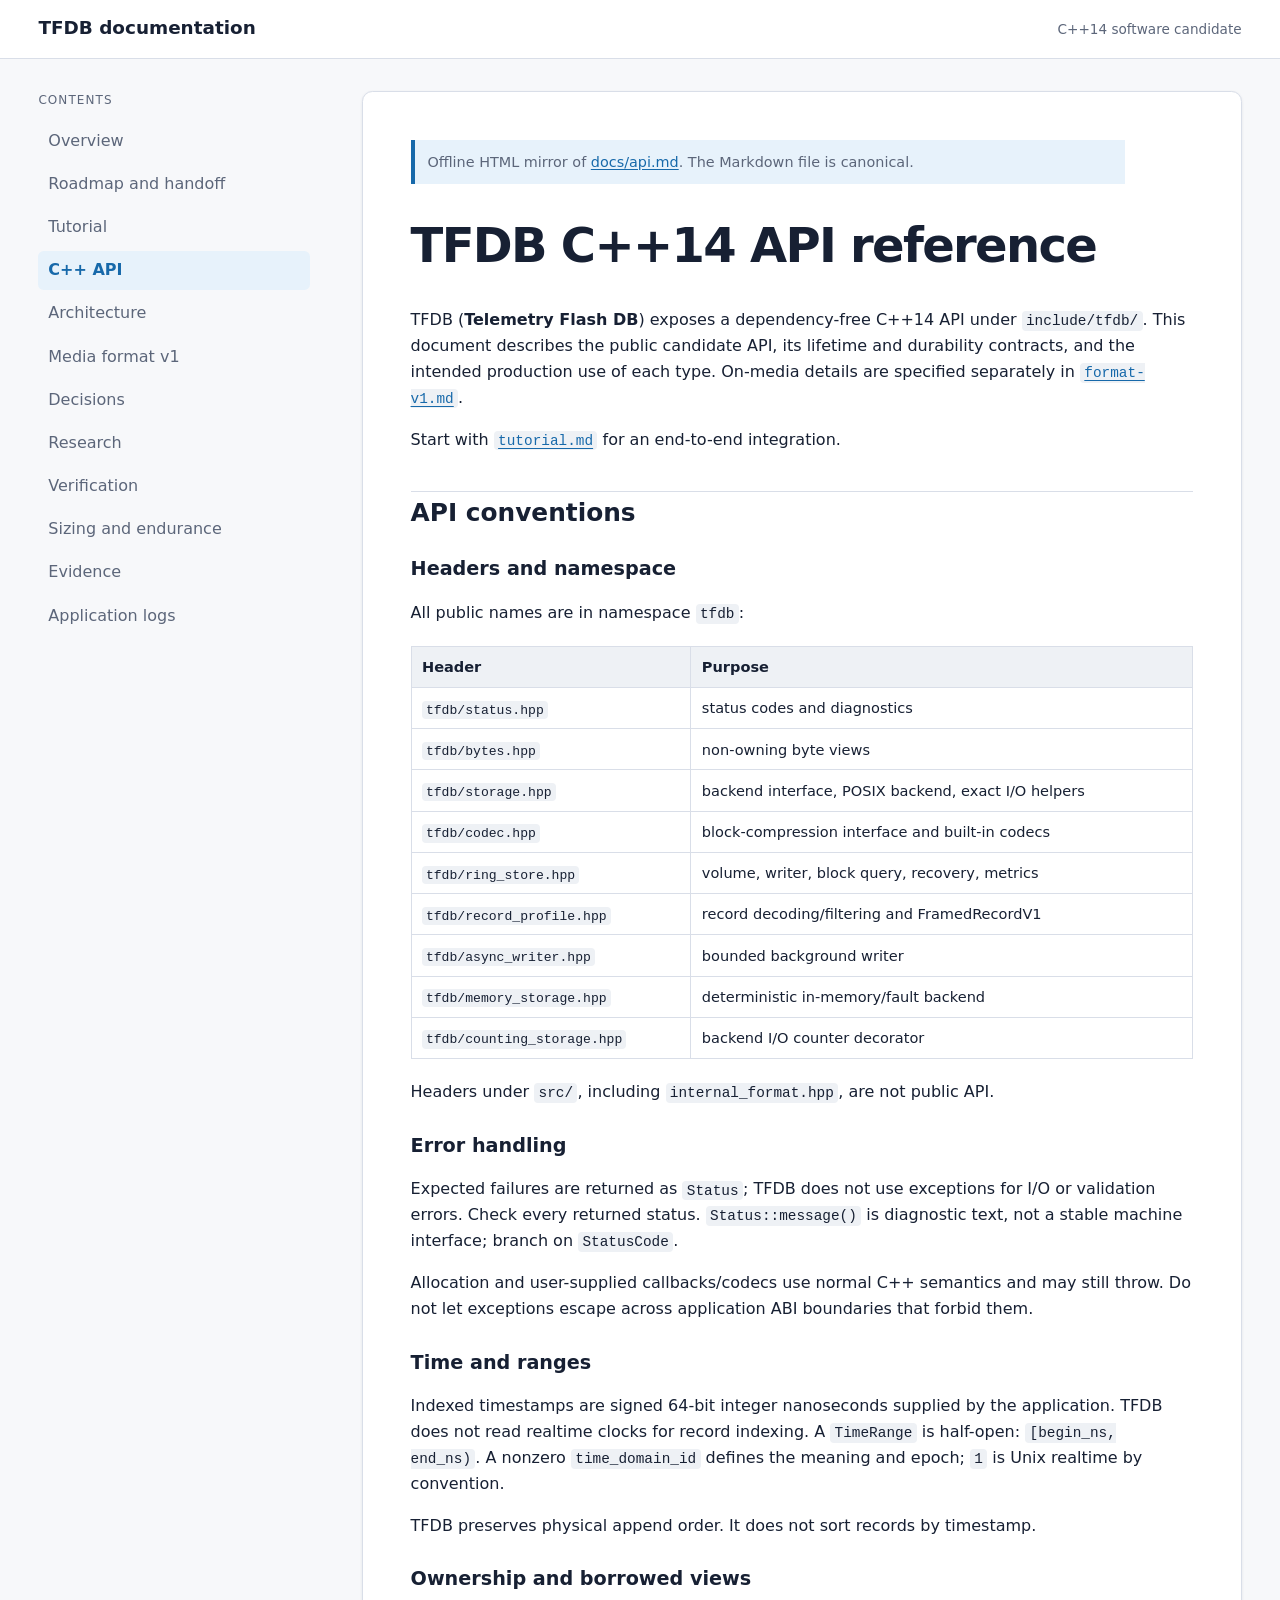
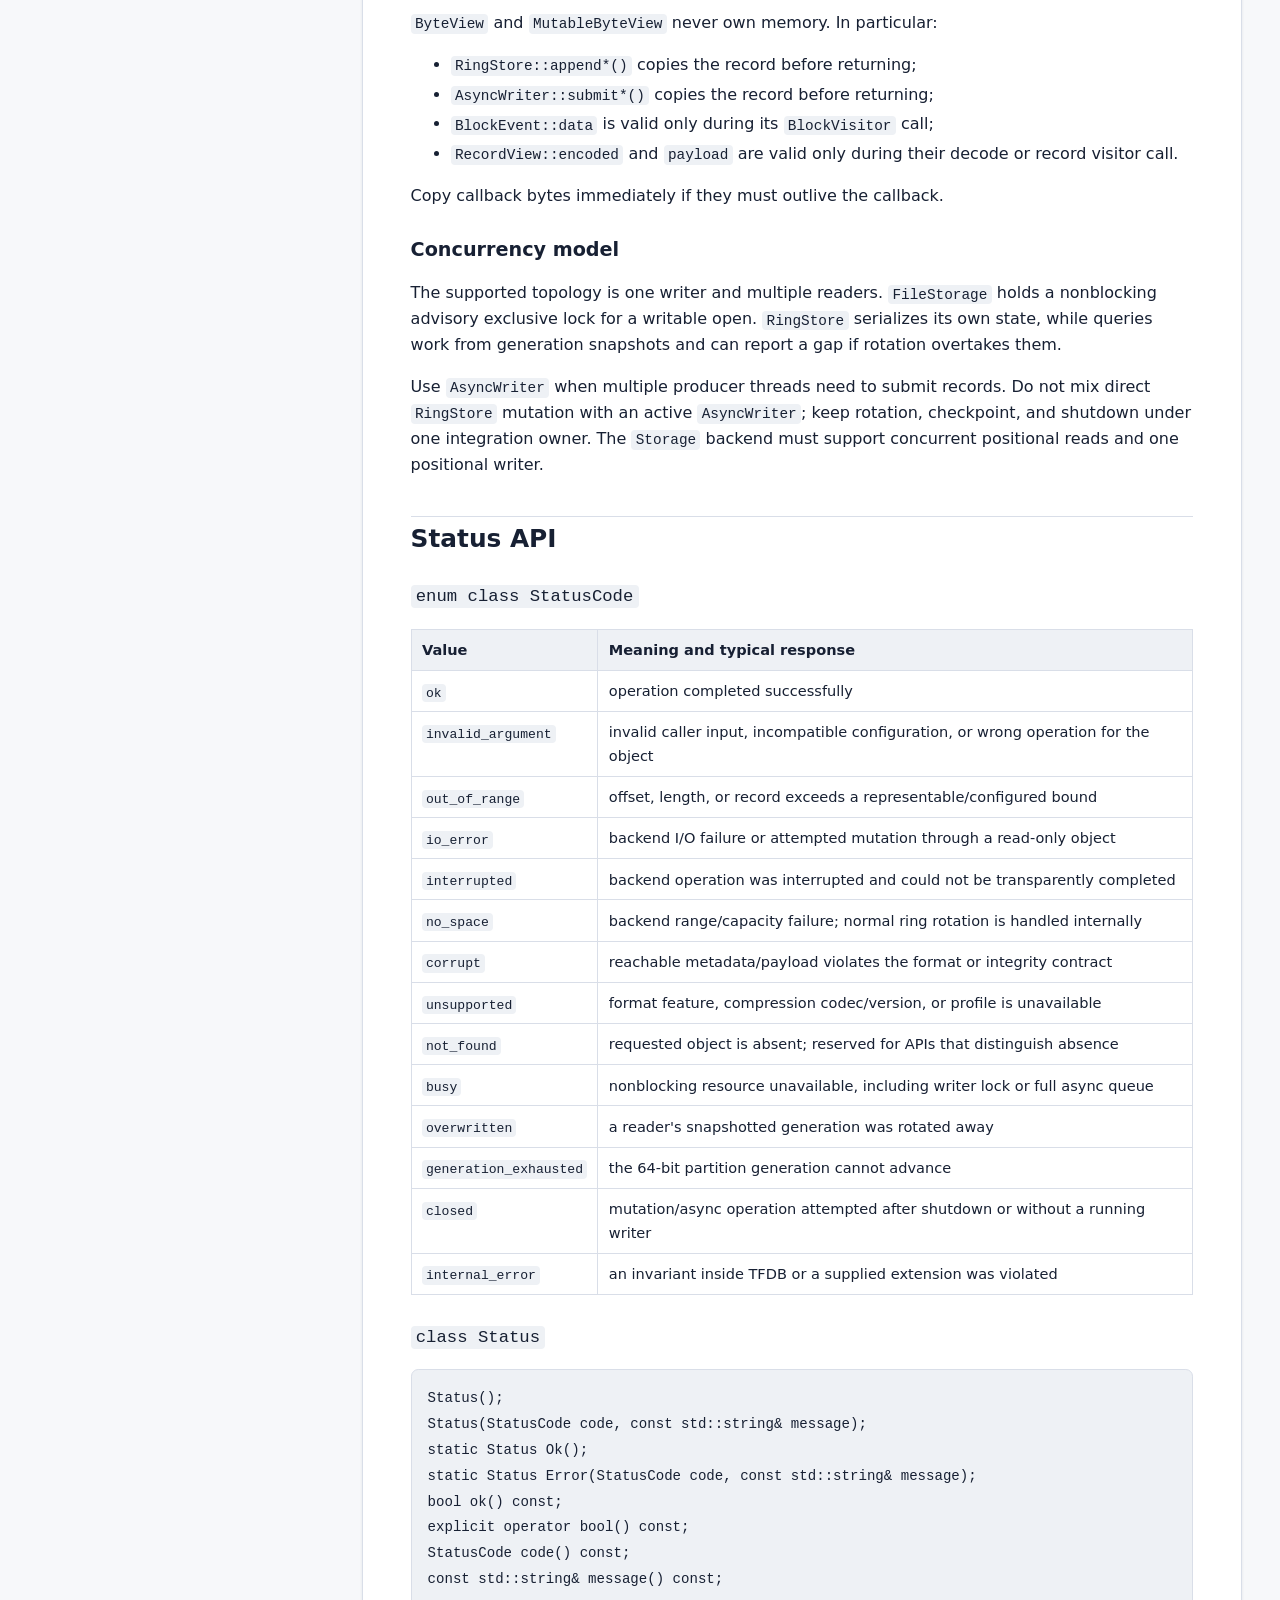
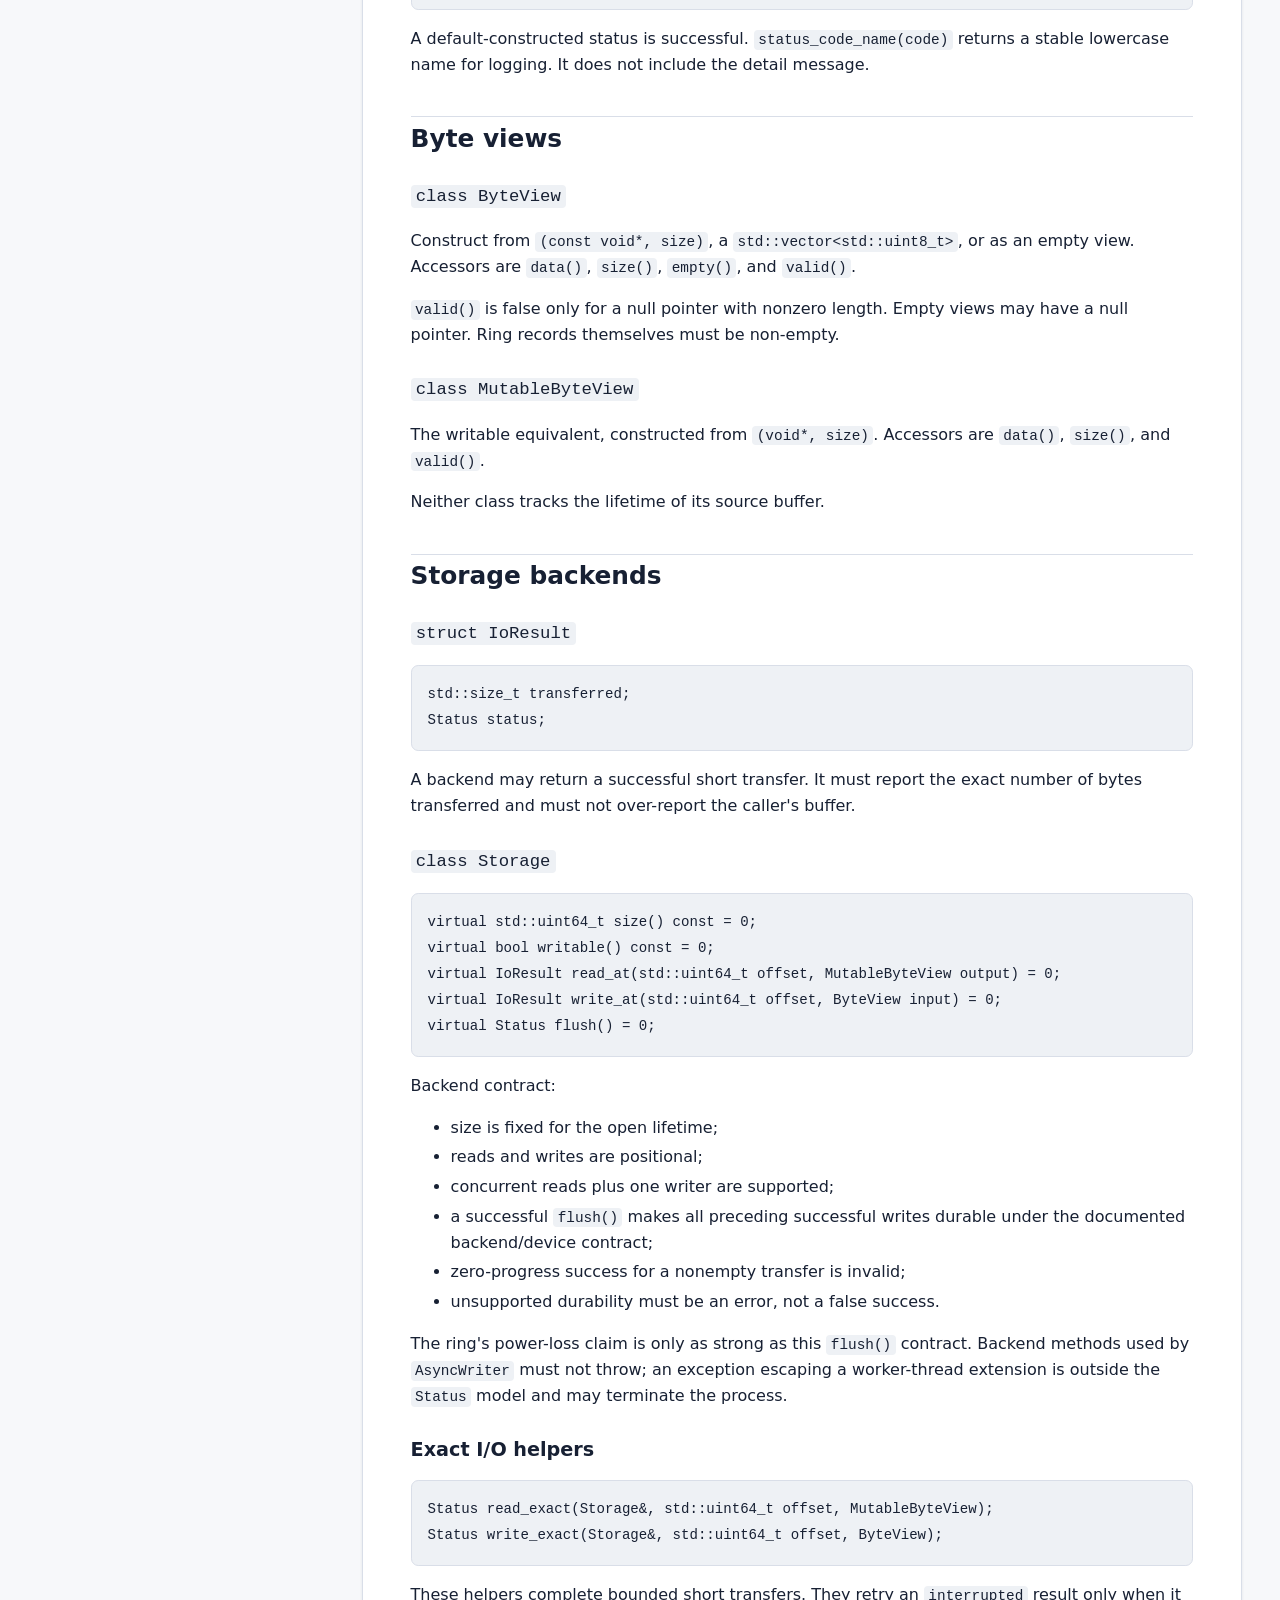
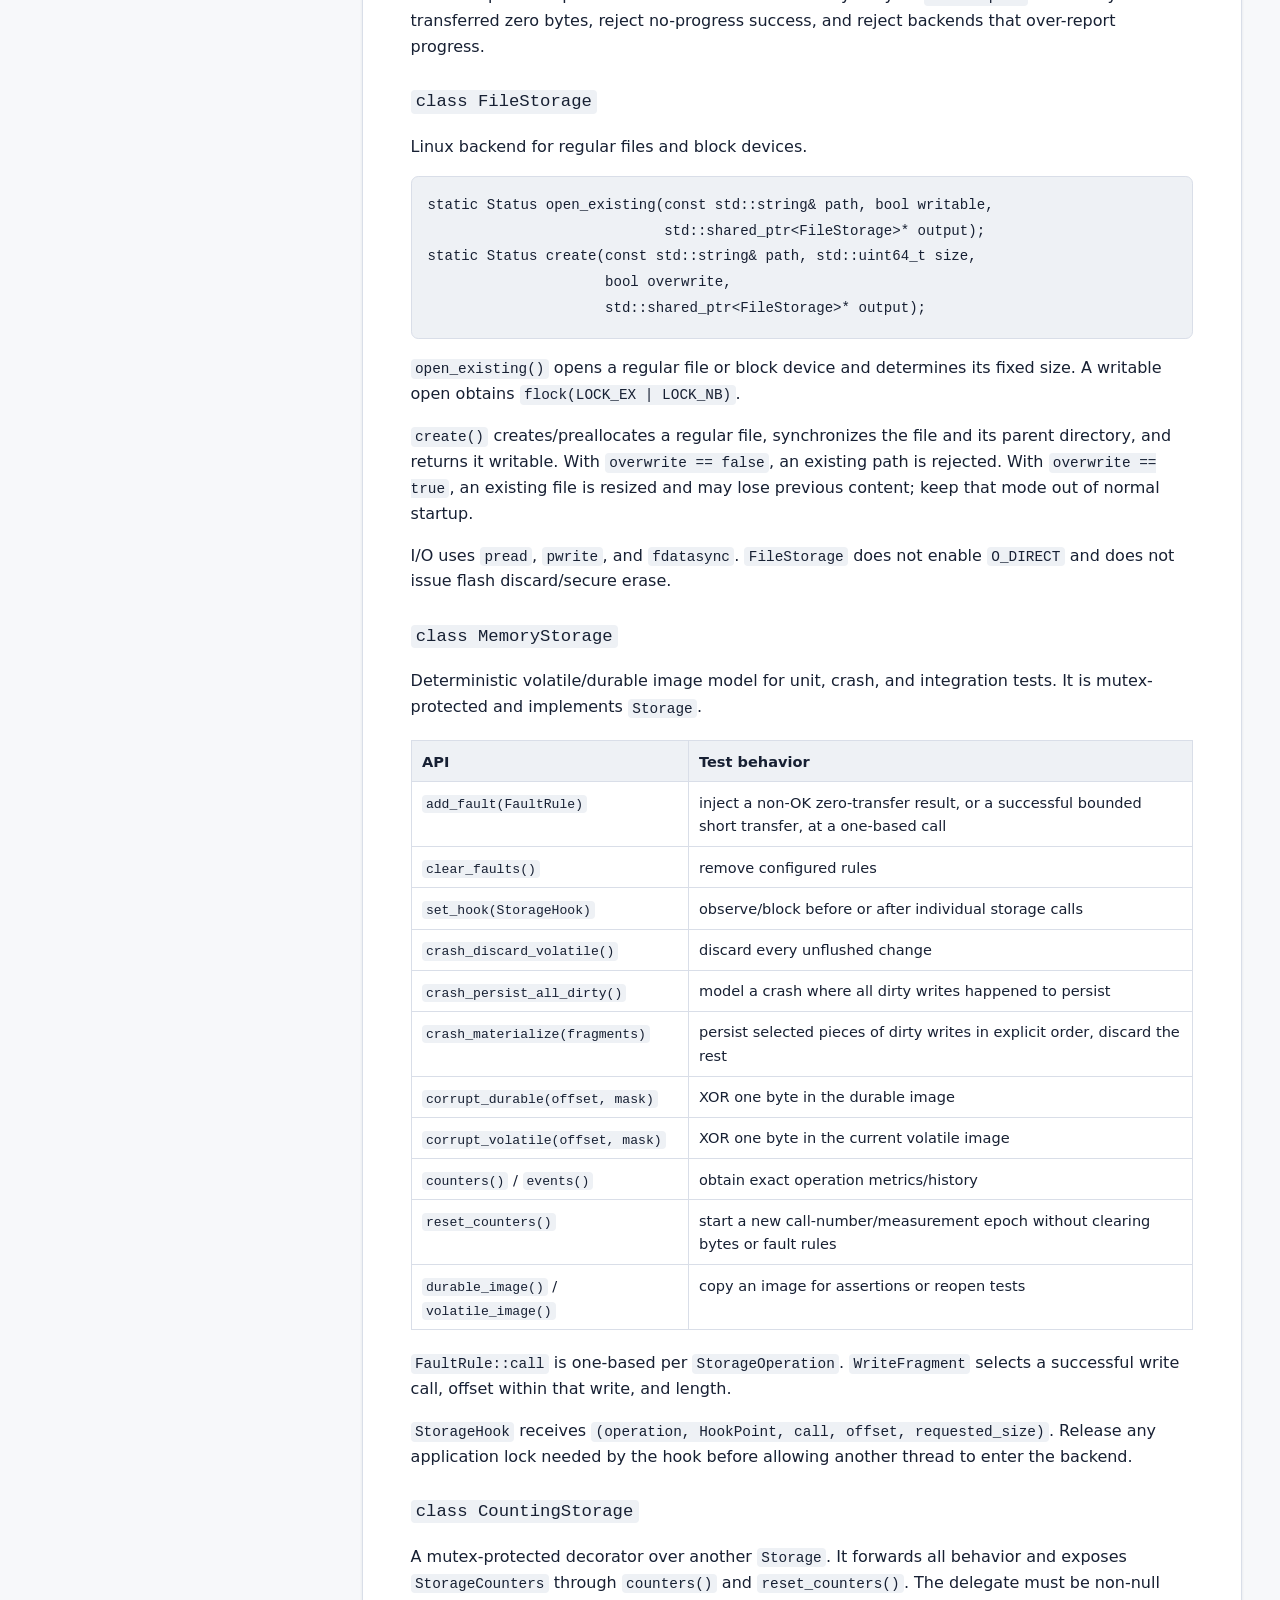
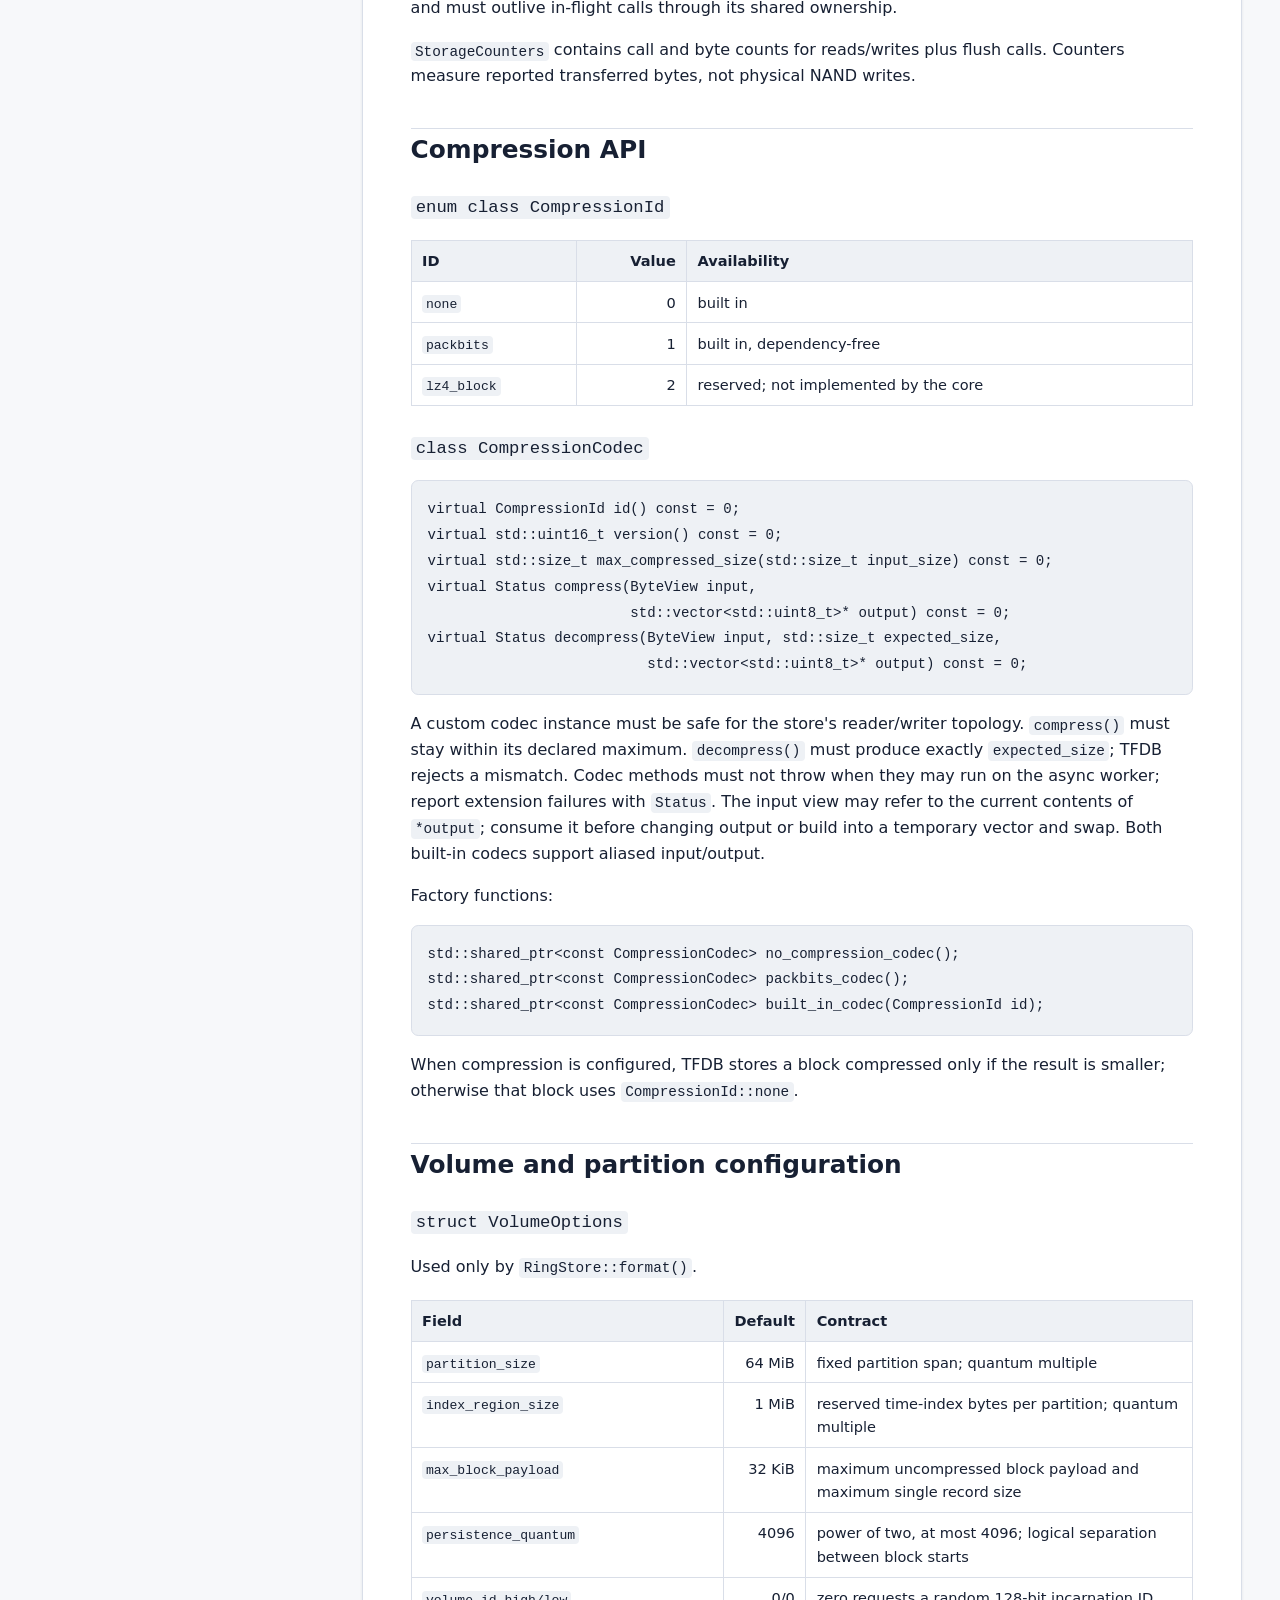
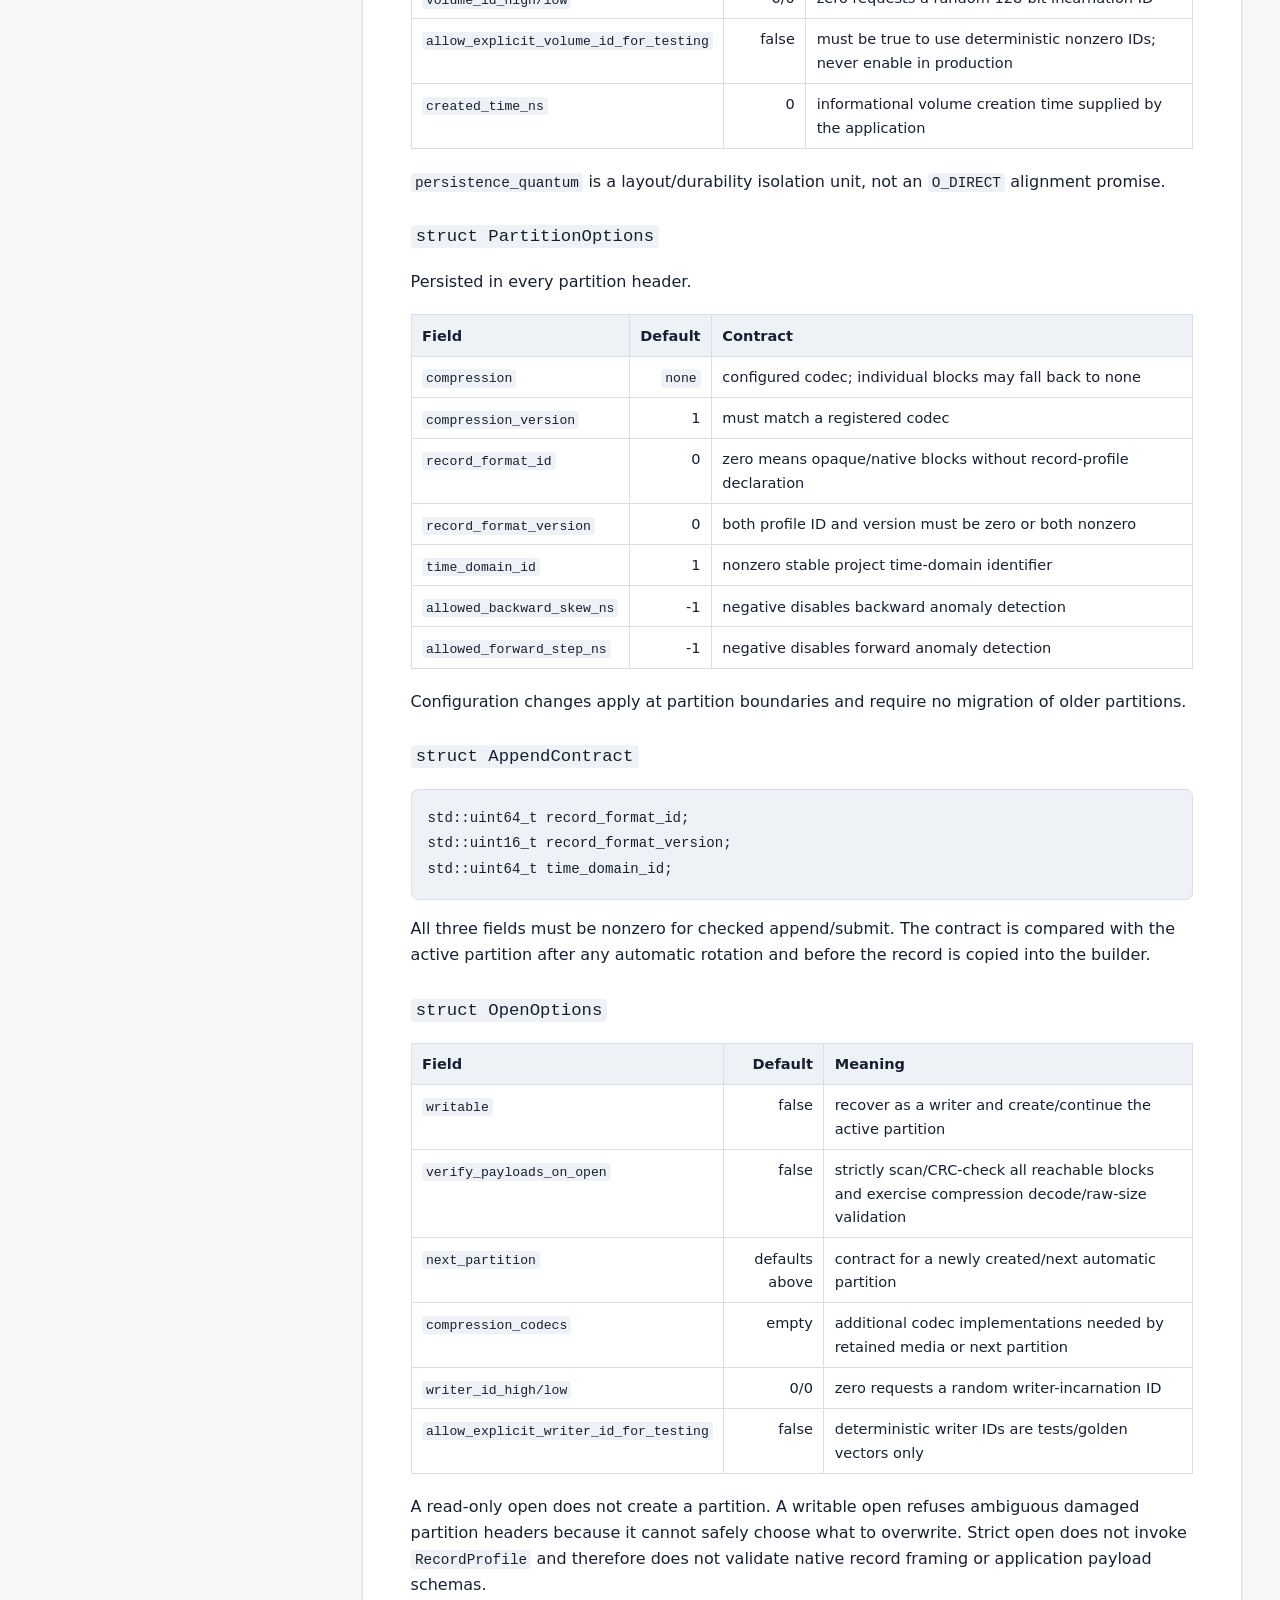
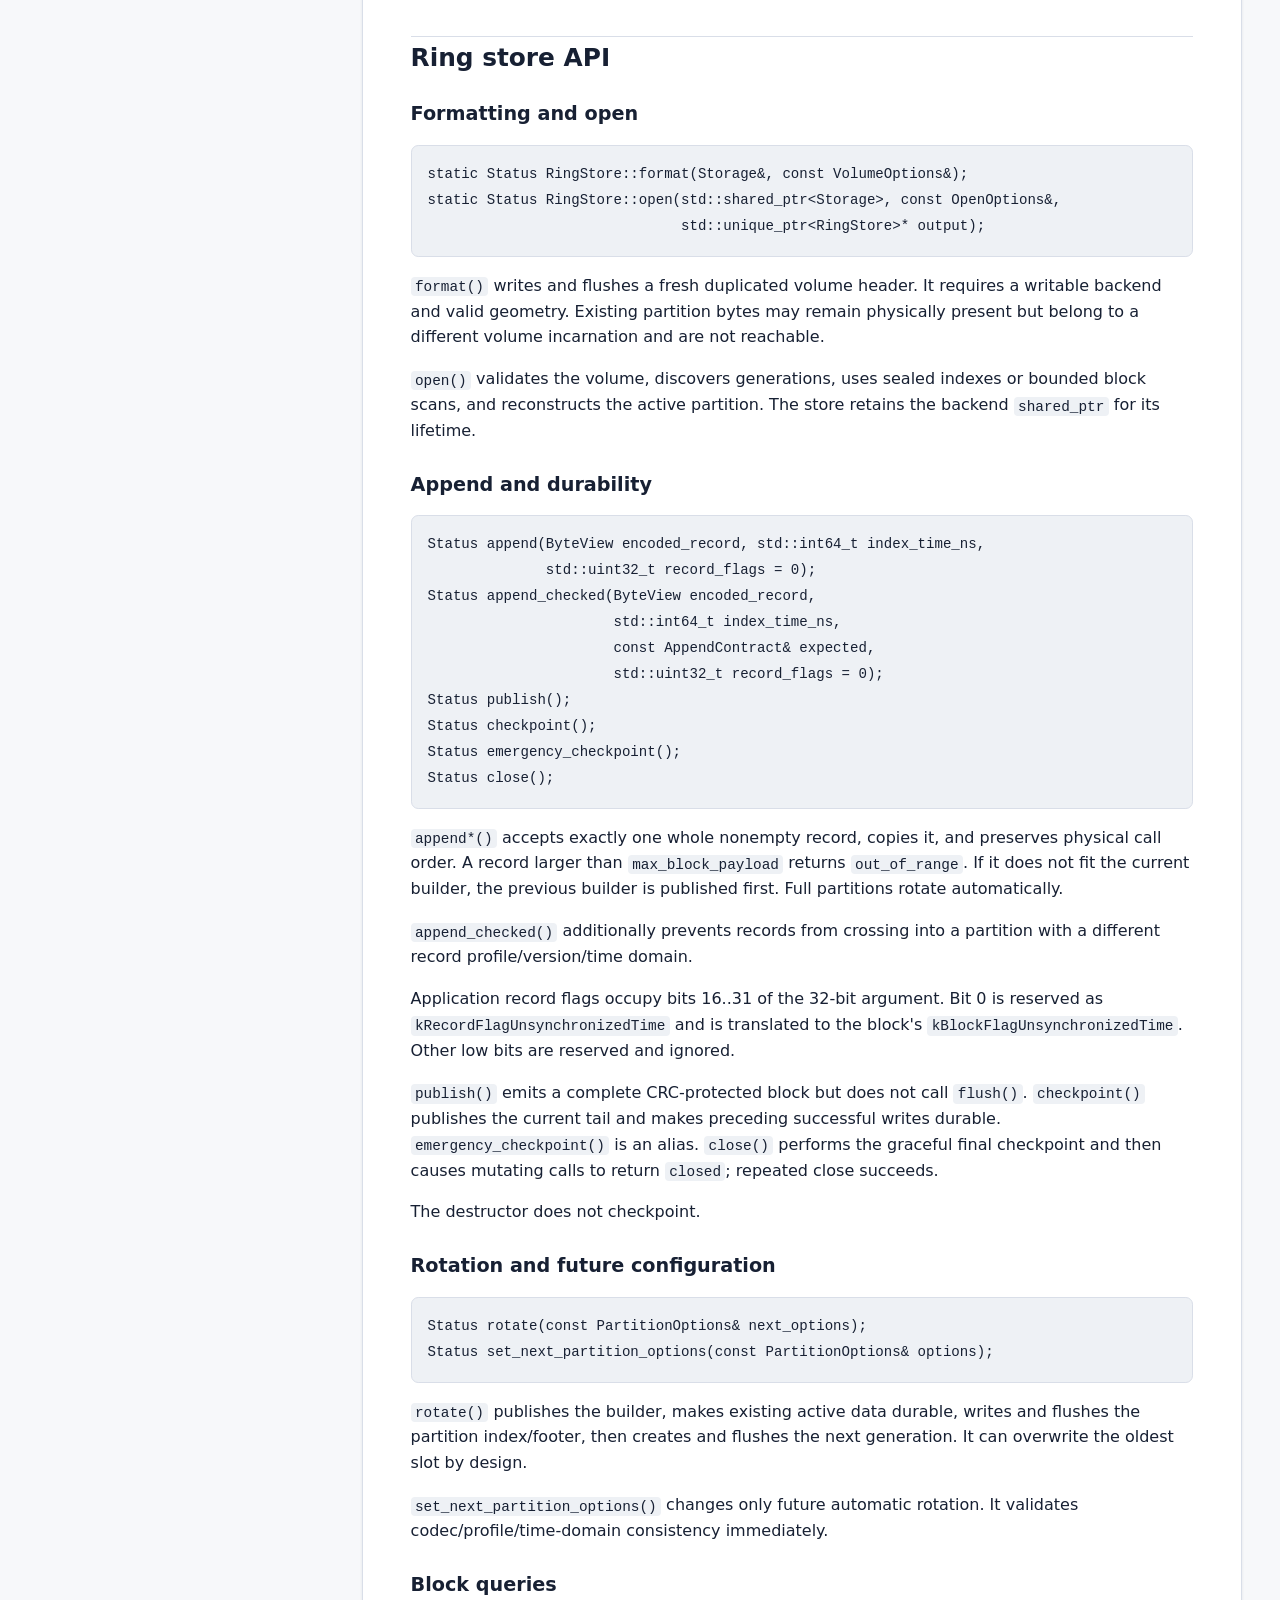
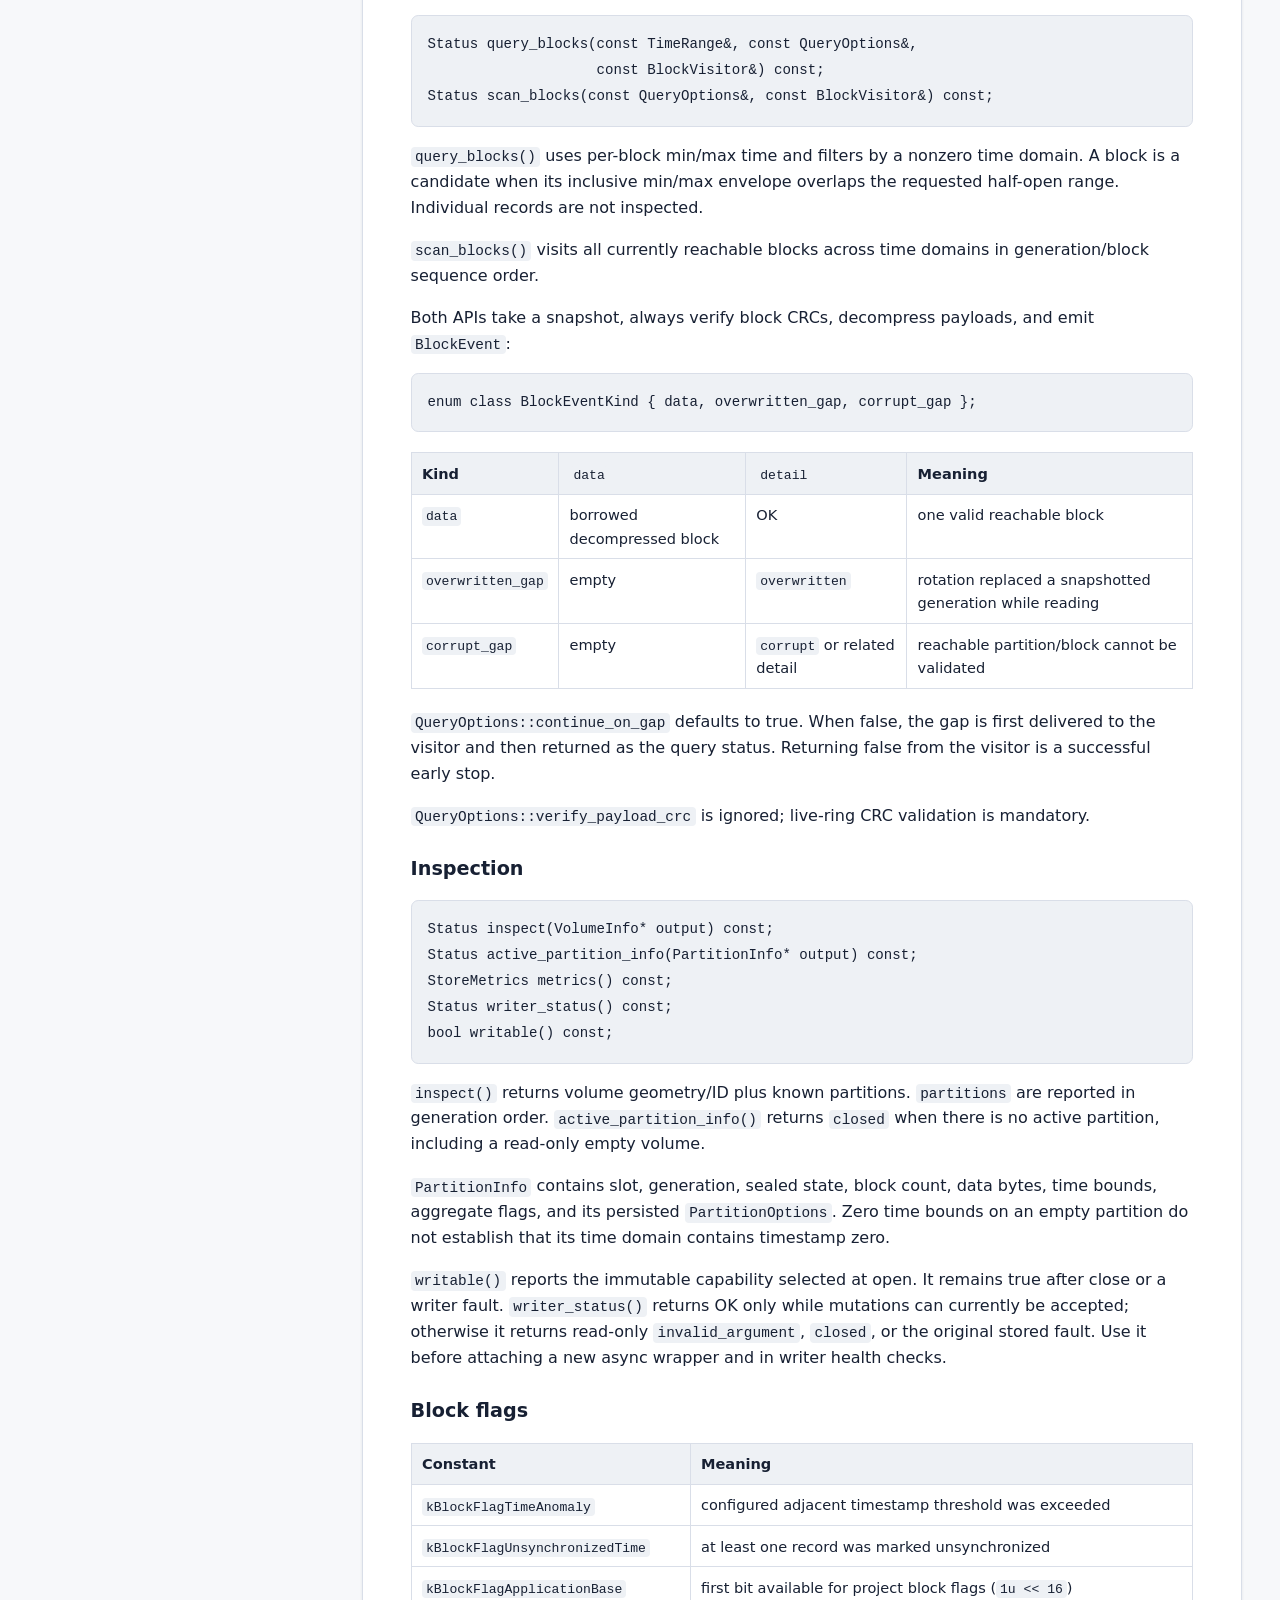
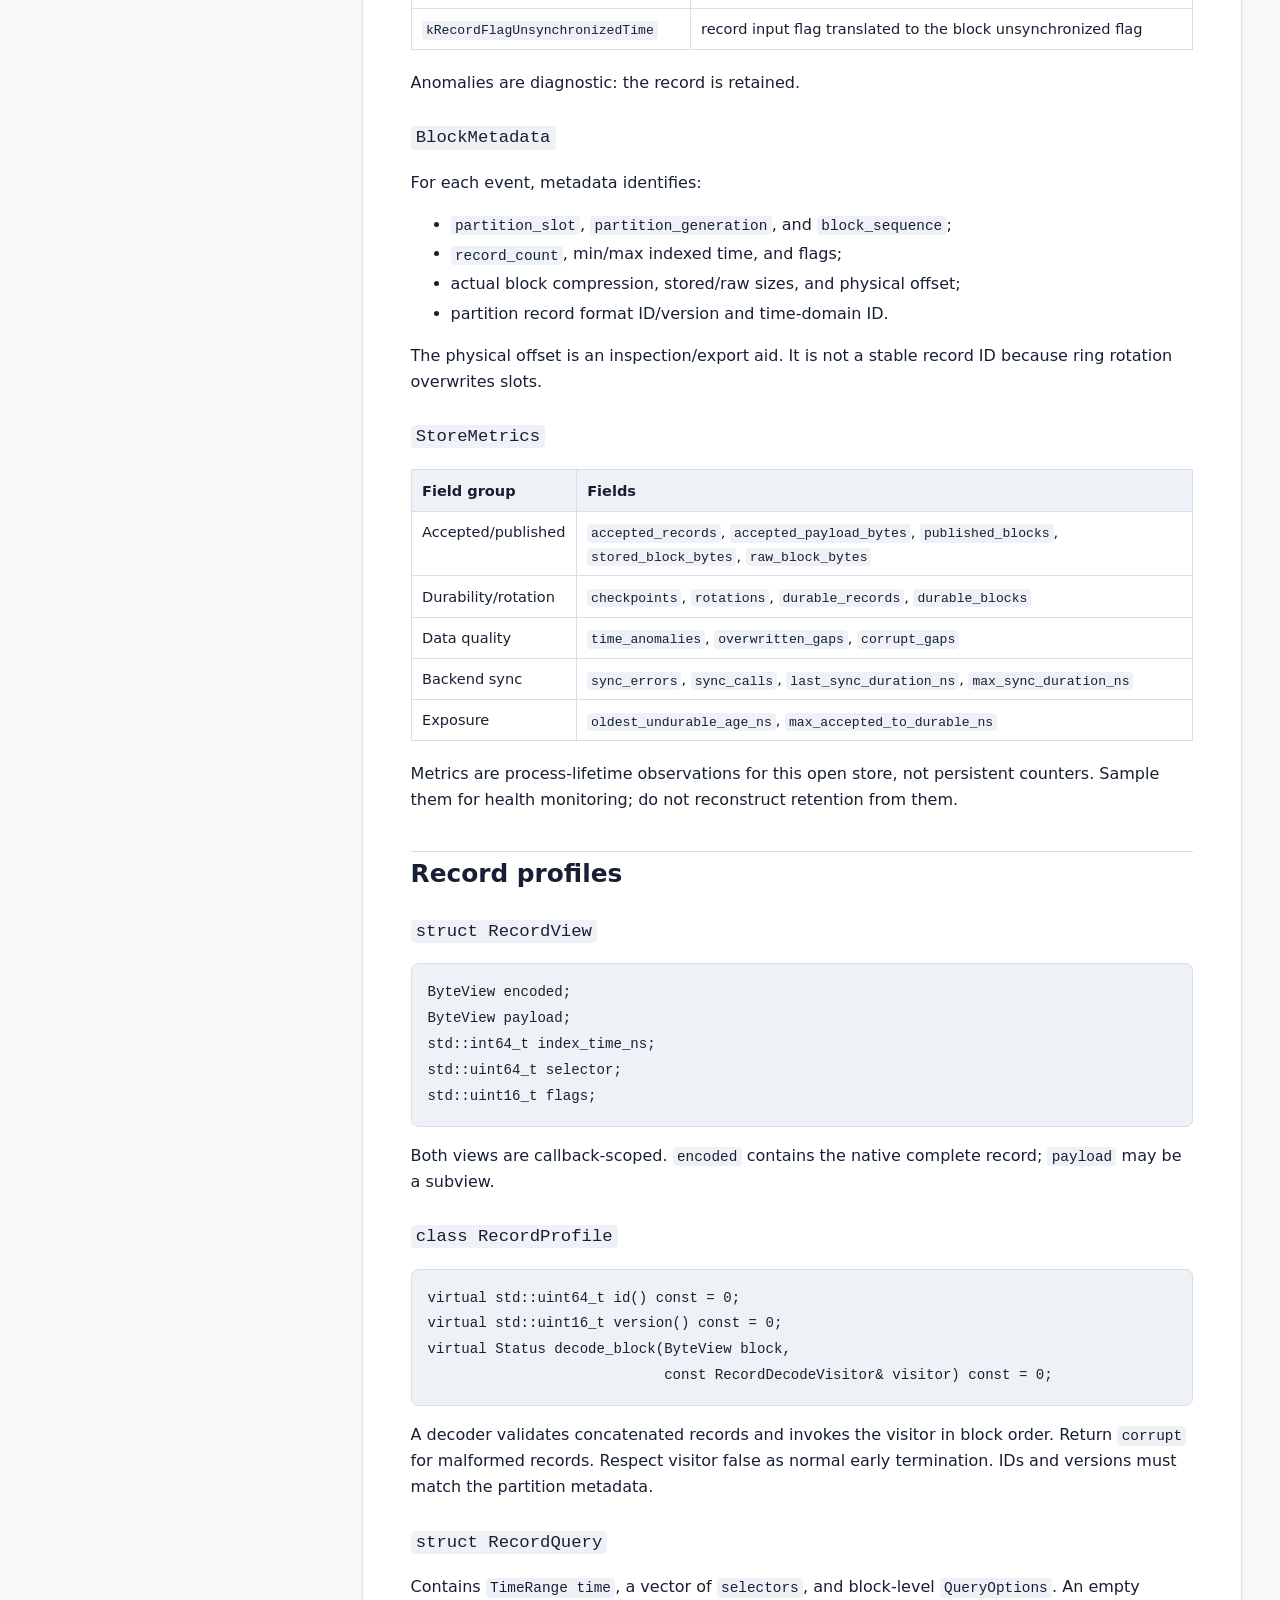
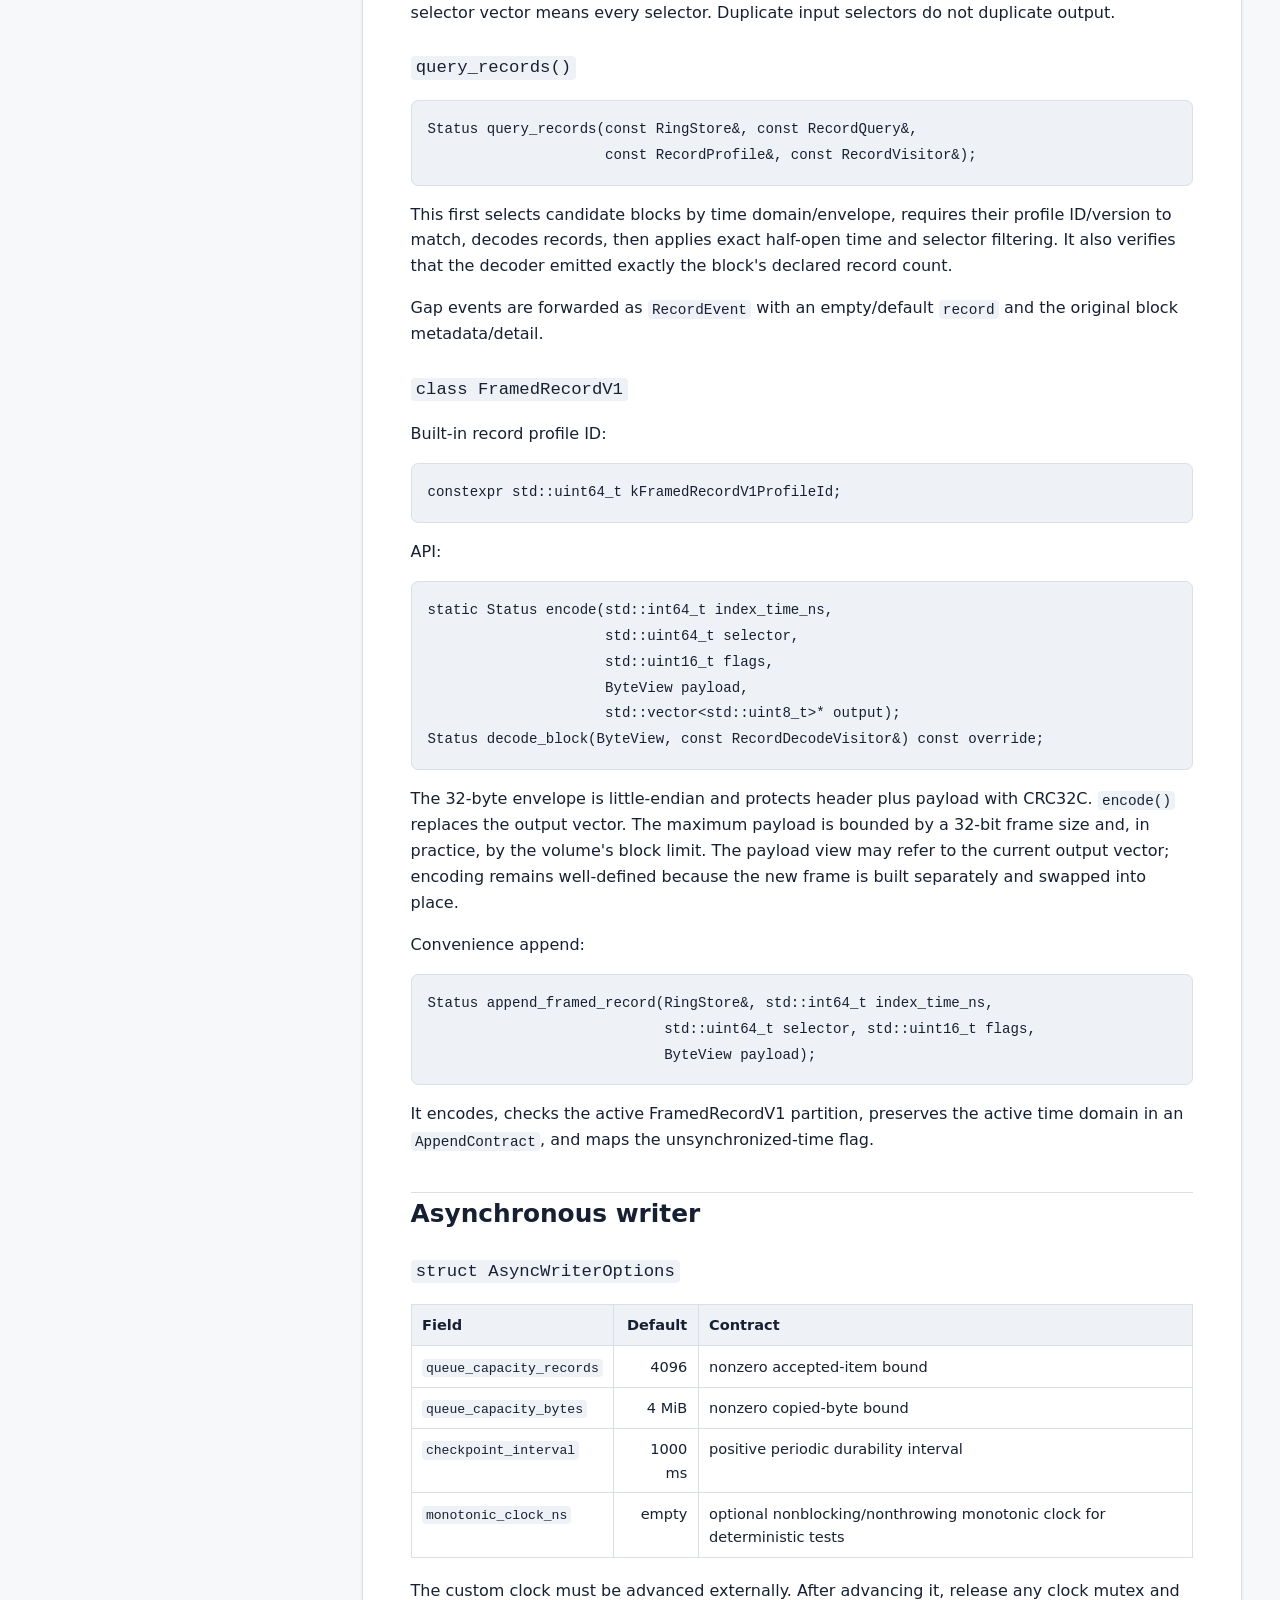
==== docs/html/api.html @ 6bb2134c "Document post-1.0 roadmap and handoff" ====
<!doctype html>
<html lang="en">
<head>
  <meta charset="utf-8">
  <meta name="viewport" content="width=device-width, initial-scale=1">
  <meta name="tfdb-source-sha256" content="6a0710dbc34934193e057433f05683cd80f63aab72f5fdc266b43aeb9079d844">
  <title>TFDB C++14 API reference — TFDB</title>
  <link rel="stylesheet" href="style.css">
</head>
<body>
  <a class="skip-link" href="#content">Skip to content</a>
  <header class="site-header">
    <a class="site-title" href="index.html">TFDB documentation</a>
    <span class="site-status">C++14 software candidate</span>
  </header>
  <div class="layout">
    <nav class="sidebar" aria-label="Documentation">
      <p class="sidebar-title">Contents</p>
      <ul>
        <li><a href="index.html">Overview</a></li>
<li><a href="roadmap.html">Roadmap and handoff</a></li>
<li><a href="tutorial.html">Tutorial</a></li>
<li><a href="api.html" aria-current="page">C++ API</a></li>
<li><a href="architecture.html">Architecture</a></li>
<li><a href="format-v1.html">Media format v1</a></li>
<li><a href="decisions.html">Decisions</a></li>
<li><a href="research.html">Research</a></li>
<li><a href="testing.html">Verification</a></li>
<li><a href="sizing.html">Sizing and endurance</a></li>
<li><a href="evidence.html">Evidence</a></li>
<li><a href="logs.html">Application logs</a></li>
      </ul>
    </nav>
    <main id="content">
      <p class="mirror-note">Offline HTML mirror of <a href="../api.md">docs/api.md</a>. The Markdown file is canonical.</p>
      <h1 id="tfdb-c-14-api-reference">TFDB C++14 API reference</h1>
<p>TFDB (<strong>Telemetry Flash DB</strong>) exposes a dependency-free C++14 API under
<code>include/tfdb/</code>. This document describes the public candidate API, its
lifetime and durability contracts, and the intended production use of each
type. On-media details are specified separately in <a href="format-v1.html"><code>format-v1.md</code></a>.</p>
<p>Start with <a href="tutorial.html"><code>tutorial.md</code></a> for an end-to-end integration.</p>
<h2 id="api-conventions">API conventions</h2>
<h3 id="headers-and-namespace">Headers and namespace</h3>
<p>All public names are in namespace <code>tfdb</code>:</p>
<div class="table-wrap"><table class="data-table">
<thead>
<tr>
<th scope="col">Header</th>
<th scope="col">Purpose</th>
</tr>
</thead>
<tbody>
<tr>
<td><code>tfdb/status.hpp</code></td>
<td>status codes and diagnostics</td>
</tr>
<tr>
<td><code>tfdb/bytes.hpp</code></td>
<td>non-owning byte views</td>
</tr>
<tr>
<td><code>tfdb/storage.hpp</code></td>
<td>backend interface, POSIX backend, exact I/O helpers</td>
</tr>
<tr>
<td><code>tfdb/codec.hpp</code></td>
<td>block-compression interface and built-in codecs</td>
</tr>
<tr>
<td><code>tfdb/ring_store.hpp</code></td>
<td>volume, writer, block query, recovery, metrics</td>
</tr>
<tr>
<td><code>tfdb/record_profile.hpp</code></td>
<td>record decoding/filtering and FramedRecordV1</td>
</tr>
<tr>
<td><code>tfdb/async_writer.hpp</code></td>
<td>bounded background writer</td>
</tr>
<tr>
<td><code>tfdb/memory_storage.hpp</code></td>
<td>deterministic in-memory/fault backend</td>
</tr>
<tr>
<td><code>tfdb/counting_storage.hpp</code></td>
<td>backend I/O counter decorator</td>
</tr>
</tbody>
</table></div>
<p>Headers under <code>src/</code>, including <code>internal_format.hpp</code>, are not public API.</p>
<h3 id="error-handling">Error handling</h3>
<p>Expected failures are returned as <code>Status</code>; TFDB does not use exceptions for
I/O or validation errors. Check every returned status. <code>Status::message()</code> is
diagnostic text, not a stable machine interface; branch on <code>StatusCode</code>.</p>
<p>Allocation and user-supplied callbacks/codecs use normal C++ semantics and may
still throw. Do not let exceptions escape across application ABI boundaries
that forbid them.</p>
<h3 id="time-and-ranges">Time and ranges</h3>
<p>Indexed timestamps are signed 64-bit integer nanoseconds supplied by the
application. TFDB does not read realtime clocks for record indexing. A
<code>TimeRange</code> is half-open: <code>[begin_ns, end_ns)</code>. A nonzero <code>time_domain_id</code>
defines the meaning and epoch; <code>1</code> is Unix realtime by convention.</p>
<p>TFDB preserves physical append order. It does not sort records by timestamp.</p>
<h3 id="ownership-and-borrowed-views">Ownership and borrowed views</h3>
<p><code>ByteView</code> and <code>MutableByteView</code> never own memory. In particular:</p>
<ul>
<li><code>RingStore::append*()</code> copies the record before returning;</li>
<li><code>AsyncWriter::submit*()</code> copies the record before returning;</li>
<li><code>BlockEvent::data</code> is valid only during its <code>BlockVisitor</code> call;</li>
<li><code>RecordView::encoded</code> and <code>payload</code> are valid only during their decode or
record visitor call.</li>
</ul>
<p>Copy callback bytes immediately if they must outlive the callback.</p>
<h3 id="concurrency-model">Concurrency model</h3>
<p>The supported topology is one writer and multiple readers. <code>FileStorage</code>
holds a nonblocking advisory exclusive lock for a writable open. <code>RingStore</code>
serializes its own state, while queries work from generation snapshots and can
report a gap if rotation overtakes them.</p>
<p>Use <code>AsyncWriter</code> when multiple producer threads need to submit records. Do not
mix direct <code>RingStore</code> mutation with an active <code>AsyncWriter</code>; keep rotation,
checkpoint, and shutdown under one integration owner. The <code>Storage</code> backend
must support concurrent positional reads and one positional writer.</p>
<h2 id="status-api">Status API</h2>
<h3 id="enum-class-statuscode"><code>enum class StatusCode</code></h3>
<div class="table-wrap"><table class="data-table">
<thead>
<tr>
<th scope="col">Value</th>
<th scope="col">Meaning and typical response</th>
</tr>
</thead>
<tbody>
<tr>
<td><code>ok</code></td>
<td>operation completed successfully</td>
</tr>
<tr>
<td><code>invalid_argument</code></td>
<td>invalid caller input, incompatible configuration, or wrong operation for the object</td>
</tr>
<tr>
<td><code>out_of_range</code></td>
<td>offset, length, or record exceeds a representable/configured bound</td>
</tr>
<tr>
<td><code>io_error</code></td>
<td>backend I/O failure or attempted mutation through a read-only object</td>
</tr>
<tr>
<td><code>interrupted</code></td>
<td>backend operation was interrupted and could not be transparently completed</td>
</tr>
<tr>
<td><code>no_space</code></td>
<td>backend range/capacity failure; normal ring rotation is handled internally</td>
</tr>
<tr>
<td><code>corrupt</code></td>
<td>reachable metadata/payload violates the format or integrity contract</td>
</tr>
<tr>
<td><code>unsupported</code></td>
<td>format feature, compression codec/version, or profile is unavailable</td>
</tr>
<tr>
<td><code>not_found</code></td>
<td>requested object is absent; reserved for APIs that distinguish absence</td>
</tr>
<tr>
<td><code>busy</code></td>
<td>nonblocking resource unavailable, including writer lock or full async queue</td>
</tr>
<tr>
<td><code>overwritten</code></td>
<td>a reader's snapshotted generation was rotated away</td>
</tr>
<tr>
<td><code>generation_exhausted</code></td>
<td>the 64-bit partition generation cannot advance</td>
</tr>
<tr>
<td><code>closed</code></td>
<td>mutation/async operation attempted after shutdown or without a running writer</td>
</tr>
<tr>
<td><code>internal_error</code></td>
<td>an invariant inside TFDB or a supplied extension was violated</td>
</tr>
</tbody>
</table></div>
<h3 id="class-status"><code>class Status</code></h3>
<pre><code class="language-cpp">Status();
Status(StatusCode code, const std::string&amp; message);
static Status Ok();
static Status Error(StatusCode code, const std::string&amp; message);
bool ok() const;
explicit operator bool() const;
StatusCode code() const;
const std::string&amp; message() const;
</code></pre>
<p>A default-constructed status is successful. <code>status_code_name(code)</code> returns a
stable lowercase name for logging. It does not include the detail message.</p>
<h2 id="byte-views">Byte views</h2>
<h3 id="class-byteview"><code>class ByteView</code></h3>
<p>Construct from <code>(const void*, size)</code>, a <code>std::vector&lt;std::uint8_t&gt;</code>, or as an
empty view. Accessors are <code>data()</code>, <code>size()</code>, <code>empty()</code>, and <code>valid()</code>.</p>
<p><code>valid()</code> is false only for a null pointer with nonzero length. Empty views may
have a null pointer. Ring records themselves must be non-empty.</p>
<h3 id="class-mutablebyteview"><code>class MutableByteView</code></h3>
<p>The writable equivalent, constructed from <code>(void*, size)</code>. Accessors are
<code>data()</code>, <code>size()</code>, and <code>valid()</code>.</p>
<p>Neither class tracks the lifetime of its source buffer.</p>
<h2 id="storage-backends">Storage backends</h2>
<h3 id="struct-ioresult"><code>struct IoResult</code></h3>
<pre><code class="language-cpp">std::size_t transferred;
Status status;
</code></pre>
<p>A backend may return a successful short transfer. It must report the exact
number of bytes transferred and must not over-report the caller's buffer.</p>
<h3 id="class-storage"><code>class Storage</code></h3>
<pre><code class="language-cpp">virtual std::uint64_t size() const = 0;
virtual bool writable() const = 0;
virtual IoResult read_at(std::uint64_t offset, MutableByteView output) = 0;
virtual IoResult write_at(std::uint64_t offset, ByteView input) = 0;
virtual Status flush() = 0;
</code></pre>
<p>Backend contract:</p>
<ul>
<li>size is fixed for the open lifetime;</li>
<li>reads and writes are positional;</li>
<li>concurrent reads plus one writer are supported;</li>
<li>a successful <code>flush()</code> makes all preceding successful writes durable under
the documented backend/device contract;</li>
<li>zero-progress success for a nonempty transfer is invalid;</li>
<li>unsupported durability must be an error, not a false success.</li>
</ul>
<p>The ring's power-loss claim is only as strong as this <code>flush()</code> contract.
Backend methods used by <code>AsyncWriter</code> must not throw; an exception escaping a
worker-thread extension is outside the <code>Status</code> model and may terminate the
process.</p>
<h3 id="exact-i-o-helpers">Exact I/O helpers</h3>
<pre><code class="language-cpp">Status read_exact(Storage&amp;, std::uint64_t offset, MutableByteView);
Status write_exact(Storage&amp;, std::uint64_t offset, ByteView);
</code></pre>
<p>These helpers complete bounded short transfers. They retry an
<code>interrupted</code> result only when it transferred zero bytes, reject no-progress
success, and reject backends that over-report progress.</p>
<h3 id="class-filestorage"><code>class FileStorage</code></h3>
<p>Linux backend for regular files and block devices.</p>
<pre><code class="language-cpp">static Status open_existing(const std::string&amp; path, bool writable,
                            std::shared_ptr&lt;FileStorage&gt;* output);
static Status create(const std::string&amp; path, std::uint64_t size,
                     bool overwrite,
                     std::shared_ptr&lt;FileStorage&gt;* output);
</code></pre>
<p><code>open_existing()</code> opens a regular file or block device and determines its
fixed size. A writable open obtains <code>flock(LOCK_EX | LOCK_NB)</code>.</p>
<p><code>create()</code> creates/preallocates a regular file, synchronizes the file and its
parent directory, and returns it writable. With <code>overwrite == false</code>, an
existing path is rejected. With <code>overwrite == true</code>, an existing file is
resized and may lose previous content; keep that mode out of normal startup.</p>
<p>I/O uses <code>pread</code>, <code>pwrite</code>, and <code>fdatasync</code>. <code>FileStorage</code> does not enable
<code>O_DIRECT</code> and does not issue flash discard/secure erase.</p>
<h3 id="class-memorystorage"><code>class MemoryStorage</code></h3>
<p>Deterministic volatile/durable image model for unit, crash, and integration
tests. It is mutex-protected and implements <code>Storage</code>.</p>
<div class="table-wrap"><table class="data-table">
<thead>
<tr>
<th scope="col">API</th>
<th scope="col">Test behavior</th>
</tr>
</thead>
<tbody>
<tr>
<td><code>add_fault(FaultRule)</code></td>
<td>inject a non-OK zero-transfer result, or a successful bounded short transfer, at a one-based call</td>
</tr>
<tr>
<td><code>clear_faults()</code></td>
<td>remove configured rules</td>
</tr>
<tr>
<td><code>set_hook(StorageHook)</code></td>
<td>observe/block before or after individual storage calls</td>
</tr>
<tr>
<td><code>crash_discard_volatile()</code></td>
<td>discard every unflushed change</td>
</tr>
<tr>
<td><code>crash_persist_all_dirty()</code></td>
<td>model a crash where all dirty writes happened to persist</td>
</tr>
<tr>
<td><code>crash_materialize(fragments)</code></td>
<td>persist selected pieces of dirty writes in explicit order, discard the rest</td>
</tr>
<tr>
<td><code>corrupt_durable(offset, mask)</code></td>
<td>XOR one byte in the durable image</td>
</tr>
<tr>
<td><code>corrupt_volatile(offset, mask)</code></td>
<td>XOR one byte in the current volatile image</td>
</tr>
<tr>
<td><code>counters()</code> / <code>events()</code></td>
<td>obtain exact operation metrics/history</td>
</tr>
<tr>
<td><code>reset_counters()</code></td>
<td>start a new call-number/measurement epoch without clearing bytes or fault rules</td>
</tr>
<tr>
<td><code>durable_image()</code> / <code>volatile_image()</code></td>
<td>copy an image for assertions or reopen tests</td>
</tr>
</tbody>
</table></div>
<p><code>FaultRule::call</code> is one-based per <code>StorageOperation</code>. <code>WriteFragment</code> selects a
successful write call, offset within that write, and length.</p>
<p><code>StorageHook</code> receives <code>(operation, HookPoint, call, offset, requested_size)</code>.
Release any application lock needed by the hook before allowing another thread
to enter the backend.</p>
<h3 id="class-countingstorage"><code>class CountingStorage</code></h3>
<p>A mutex-protected decorator over another <code>Storage</code>. It forwards all behavior
and exposes <code>StorageCounters</code> through <code>counters()</code> and <code>reset_counters()</code>.
The delegate must be non-null and must outlive in-flight calls through its
shared ownership.</p>
<p><code>StorageCounters</code> contains call and byte counts for reads/writes plus flush
calls. Counters measure reported transferred bytes, not physical NAND writes.</p>
<h2 id="compression-api">Compression API</h2>
<h3 id="enum-class-compressionid"><code>enum class CompressionId</code></h3>
<div class="table-wrap"><table class="data-table">
<thead>
<tr>
<th scope="col">ID</th>
<th style="text-align:right" scope="col">Value</th>
<th scope="col">Availability</th>
</tr>
</thead>
<tbody>
<tr>
<td><code>none</code></td>
<td style="text-align:right">0</td>
<td>built in</td>
</tr>
<tr>
<td><code>packbits</code></td>
<td style="text-align:right">1</td>
<td>built in, dependency-free</td>
</tr>
<tr>
<td><code>lz4_block</code></td>
<td style="text-align:right">2</td>
<td>reserved; not implemented by the core</td>
</tr>
</tbody>
</table></div>
<h3 id="class-compressioncodec"><code>class CompressionCodec</code></h3>
<pre><code class="language-cpp">virtual CompressionId id() const = 0;
virtual std::uint16_t version() const = 0;
virtual std::size_t max_compressed_size(std::size_t input_size) const = 0;
virtual Status compress(ByteView input,
                        std::vector&lt;std::uint8_t&gt;* output) const = 0;
virtual Status decompress(ByteView input, std::size_t expected_size,
                          std::vector&lt;std::uint8_t&gt;* output) const = 0;
</code></pre>
<p>A custom codec instance must be safe for the store's reader/writer topology.
<code>compress()</code> must stay within its declared maximum. <code>decompress()</code> must produce
exactly <code>expected_size</code>; TFDB rejects a mismatch.
Codec methods must not throw when they may run on the async worker; report
extension failures with <code>Status</code>. The input view may refer to the current
contents of <code>*output</code>; consume it before changing output or build into a
temporary vector and swap. Both built-in codecs support aliased input/output.</p>
<p>Factory functions:</p>
<pre><code class="language-cpp">std::shared_ptr&lt;const CompressionCodec&gt; no_compression_codec();
std::shared_ptr&lt;const CompressionCodec&gt; packbits_codec();
std::shared_ptr&lt;const CompressionCodec&gt; built_in_codec(CompressionId id);
</code></pre>
<p>When compression is configured, TFDB stores a block compressed only if the
result is smaller; otherwise that block uses <code>CompressionId::none</code>.</p>
<h2 id="volume-and-partition-configuration">Volume and partition configuration</h2>
<h3 id="struct-volumeoptions"><code>struct VolumeOptions</code></h3>
<p>Used only by <code>RingStore::format()</code>.</p>
<div class="table-wrap"><table class="data-table">
<thead>
<tr>
<th scope="col">Field</th>
<th style="text-align:right" scope="col">Default</th>
<th scope="col">Contract</th>
</tr>
</thead>
<tbody>
<tr>
<td><code>partition_size</code></td>
<td style="text-align:right">64 MiB</td>
<td>fixed partition span; quantum multiple</td>
</tr>
<tr>
<td><code>index_region_size</code></td>
<td style="text-align:right">1 MiB</td>
<td>reserved time-index bytes per partition; quantum multiple</td>
</tr>
<tr>
<td><code>max_block_payload</code></td>
<td style="text-align:right">32 KiB</td>
<td>maximum uncompressed block payload and maximum single record size</td>
</tr>
<tr>
<td><code>persistence_quantum</code></td>
<td style="text-align:right">4096</td>
<td>power of two, at most 4096; logical separation between block starts</td>
</tr>
<tr>
<td><code>volume_id_high/low</code></td>
<td style="text-align:right">0/0</td>
<td>zero requests a random 128-bit incarnation ID</td>
</tr>
<tr>
<td><code>allow_explicit_volume_id_for_testing</code></td>
<td style="text-align:right">false</td>
<td>must be true to use deterministic nonzero IDs; never enable in production</td>
</tr>
<tr>
<td><code>created_time_ns</code></td>
<td style="text-align:right">0</td>
<td>informational volume creation time supplied by the application</td>
</tr>
</tbody>
</table></div>
<p><code>persistence_quantum</code> is a layout/durability isolation unit, not an
<code>O_DIRECT</code> alignment promise.</p>
<h3 id="struct-partitionoptions"><code>struct PartitionOptions</code></h3>
<p>Persisted in every partition header.</p>
<div class="table-wrap"><table class="data-table">
<thead>
<tr>
<th scope="col">Field</th>
<th style="text-align:right" scope="col">Default</th>
<th scope="col">Contract</th>
</tr>
</thead>
<tbody>
<tr>
<td><code>compression</code></td>
<td style="text-align:right"><code>none</code></td>
<td>configured codec; individual blocks may fall back to none</td>
</tr>
<tr>
<td><code>compression_version</code></td>
<td style="text-align:right">1</td>
<td>must match a registered codec</td>
</tr>
<tr>
<td><code>record_format_id</code></td>
<td style="text-align:right">0</td>
<td>zero means opaque/native blocks without record-profile declaration</td>
</tr>
<tr>
<td><code>record_format_version</code></td>
<td style="text-align:right">0</td>
<td>both profile ID and version must be zero or both nonzero</td>
</tr>
<tr>
<td><code>time_domain_id</code></td>
<td style="text-align:right">1</td>
<td>nonzero stable project time-domain identifier</td>
</tr>
<tr>
<td><code>allowed_backward_skew_ns</code></td>
<td style="text-align:right">-1</td>
<td>negative disables backward anomaly detection</td>
</tr>
<tr>
<td><code>allowed_forward_step_ns</code></td>
<td style="text-align:right">-1</td>
<td>negative disables forward anomaly detection</td>
</tr>
</tbody>
</table></div>
<p>Configuration changes apply at partition boundaries and require no migration
of older partitions.</p>
<h3 id="struct-appendcontract"><code>struct AppendContract</code></h3>
<pre><code class="language-cpp">std::uint64_t record_format_id;
std::uint16_t record_format_version;
std::uint64_t time_domain_id;
</code></pre>
<p>All three fields must be nonzero for checked append/submit. The contract is
compared with the active partition after any automatic rotation and before the
record is copied into the builder.</p>
<h3 id="struct-openoptions"><code>struct OpenOptions</code></h3>
<div class="table-wrap"><table class="data-table">
<thead>
<tr>
<th scope="col">Field</th>
<th style="text-align:right" scope="col">Default</th>
<th scope="col">Meaning</th>
</tr>
</thead>
<tbody>
<tr>
<td><code>writable</code></td>
<td style="text-align:right">false</td>
<td>recover as a writer and create/continue the active partition</td>
</tr>
<tr>
<td><code>verify_payloads_on_open</code></td>
<td style="text-align:right">false</td>
<td>strictly scan/CRC-check all reachable blocks and exercise compression decode/raw-size validation</td>
</tr>
<tr>
<td><code>next_partition</code></td>
<td style="text-align:right">defaults above</td>
<td>contract for a newly created/next automatic partition</td>
</tr>
<tr>
<td><code>compression_codecs</code></td>
<td style="text-align:right">empty</td>
<td>additional codec implementations needed by retained media or next partition</td>
</tr>
<tr>
<td><code>writer_id_high/low</code></td>
<td style="text-align:right">0/0</td>
<td>zero requests a random writer-incarnation ID</td>
</tr>
<tr>
<td><code>allow_explicit_writer_id_for_testing</code></td>
<td style="text-align:right">false</td>
<td>deterministic writer IDs are tests/golden vectors only</td>
</tr>
</tbody>
</table></div>
<p>A read-only open does not create a partition. A writable open refuses ambiguous
damaged partition headers because it cannot safely choose what to overwrite.
Strict open does not invoke <code>RecordProfile</code> and therefore does not validate
native record framing or application payload schemas.</p>
<h2 id="ring-store-api">Ring store API</h2>
<h3 id="formatting-and-open">Formatting and open</h3>
<pre><code class="language-cpp">static Status RingStore::format(Storage&amp;, const VolumeOptions&amp;);
static Status RingStore::open(std::shared_ptr&lt;Storage&gt;, const OpenOptions&amp;,
                              std::unique_ptr&lt;RingStore&gt;* output);
</code></pre>
<p><code>format()</code> writes and flushes a fresh duplicated volume header. It requires a
writable backend and valid geometry. Existing partition bytes may remain
physically present but belong to a different volume incarnation and are not
reachable.</p>
<p><code>open()</code> validates the volume, discovers generations, uses sealed indexes or
bounded block scans, and reconstructs the active partition. The store retains
the backend <code>shared_ptr</code> for its lifetime.</p>
<h3 id="append-and-durability">Append and durability</h3>
<pre><code class="language-cpp">Status append(ByteView encoded_record, std::int64_t index_time_ns,
              std::uint32_t record_flags = 0);
Status append_checked(ByteView encoded_record,
                      std::int64_t index_time_ns,
                      const AppendContract&amp; expected,
                      std::uint32_t record_flags = 0);
Status publish();
Status checkpoint();
Status emergency_checkpoint();
Status close();
</code></pre>
<p><code>append*()</code> accepts exactly one whole nonempty record, copies it, and preserves
physical call order. A record larger than <code>max_block_payload</code> returns
<code>out_of_range</code>. If it does not fit the current builder, the previous builder is
published first. Full partitions rotate automatically.</p>
<p><code>append_checked()</code> additionally prevents records from crossing into a
partition with a different record profile/version/time domain.</p>
<p>Application record flags occupy bits 16..31 of the 32-bit argument. Bit 0 is
reserved as <code>kRecordFlagUnsynchronizedTime</code> and is translated to the block's
<code>kBlockFlagUnsynchronizedTime</code>. Other low bits are reserved and ignored.</p>
<p><code>publish()</code> emits a complete CRC-protected block but does not call <code>flush()</code>.
<code>checkpoint()</code> publishes the current tail and makes preceding successful
writes durable. <code>emergency_checkpoint()</code> is an alias. <code>close()</code> performs the
graceful final checkpoint and then causes mutating calls to return <code>closed</code>;
repeated close succeeds.</p>
<p>The destructor does not checkpoint.</p>
<h3 id="rotation-and-future-configuration">Rotation and future configuration</h3>
<pre><code class="language-cpp">Status rotate(const PartitionOptions&amp; next_options);
Status set_next_partition_options(const PartitionOptions&amp; options);
</code></pre>
<p><code>rotate()</code> publishes the builder, makes existing active data durable, writes
and flushes the partition index/footer, then creates and flushes the next
generation. It can overwrite the oldest slot by design.</p>
<p><code>set_next_partition_options()</code> changes only future automatic rotation. It
validates codec/profile/time-domain consistency immediately.</p>
<h3 id="block-queries">Block queries</h3>
<pre><code class="language-cpp">Status query_blocks(const TimeRange&amp;, const QueryOptions&amp;,
                    const BlockVisitor&amp;) const;
Status scan_blocks(const QueryOptions&amp;, const BlockVisitor&amp;) const;
</code></pre>
<p><code>query_blocks()</code> uses per-block min/max time and filters by a nonzero time
domain. A block is a candidate when its inclusive min/max envelope overlaps
the requested half-open range. Individual records are not inspected.</p>
<p><code>scan_blocks()</code> visits all currently reachable blocks across time domains in
generation/block sequence order.</p>
<p>Both APIs take a snapshot, always verify block CRCs, decompress payloads, and
emit <code>BlockEvent</code>:</p>
<pre><code class="language-cpp">enum class BlockEventKind { data, overwritten_gap, corrupt_gap };
</code></pre>
<div class="table-wrap"><table class="data-table">
<thead>
<tr>
<th scope="col">Kind</th>
<th scope="col"><code>data</code></th>
<th scope="col"><code>detail</code></th>
<th scope="col">Meaning</th>
</tr>
</thead>
<tbody>
<tr>
<td><code>data</code></td>
<td>borrowed decompressed block</td>
<td>OK</td>
<td>one valid reachable block</td>
</tr>
<tr>
<td><code>overwritten_gap</code></td>
<td>empty</td>
<td><code>overwritten</code></td>
<td>rotation replaced a snapshotted generation while reading</td>
</tr>
<tr>
<td><code>corrupt_gap</code></td>
<td>empty</td>
<td><code>corrupt</code> or related detail</td>
<td>reachable partition/block cannot be validated</td>
</tr>
</tbody>
</table></div>
<p><code>QueryOptions::continue_on_gap</code> defaults to true. When false, the gap is first
delivered to the visitor and then returned as the query status. Returning false
from the visitor is a successful early stop.</p>
<p><code>QueryOptions::verify_payload_crc</code> is ignored; live-ring CRC validation is
mandatory.</p>
<h3 id="inspection">Inspection</h3>
<pre><code class="language-cpp">Status inspect(VolumeInfo* output) const;
Status active_partition_info(PartitionInfo* output) const;
StoreMetrics metrics() const;
Status writer_status() const;
bool writable() const;
</code></pre>
<p><code>inspect()</code> returns volume geometry/ID plus known partitions. <code>partitions</code> are
reported in generation order. <code>active_partition_info()</code> returns <code>closed</code> when
there is no active partition, including a read-only empty volume.</p>
<p><code>PartitionInfo</code> contains slot, generation, sealed state, block count, data
bytes, time bounds, aggregate flags, and its persisted <code>PartitionOptions</code>.
Zero time bounds on an empty partition do not establish that its time domain
contains timestamp zero.</p>
<p><code>writable()</code> reports the immutable capability selected at open. It remains true
after close or a writer fault. <code>writer_status()</code> returns OK only while mutations
can currently be accepted; otherwise it returns read-only <code>invalid_argument</code>,
<code>closed</code>, or the original stored fault. Use it before attaching a new async
wrapper and in writer health checks.</p>
<h3 id="block-flags">Block flags</h3>
<div class="table-wrap"><table class="data-table">
<thead>
<tr>
<th scope="col">Constant</th>
<th scope="col">Meaning</th>
</tr>
</thead>
<tbody>
<tr>
<td><code>kBlockFlagTimeAnomaly</code></td>
<td>configured adjacent timestamp threshold was exceeded</td>
</tr>
<tr>
<td><code>kBlockFlagUnsynchronizedTime</code></td>
<td>at least one record was marked unsynchronized</td>
</tr>
<tr>
<td><code>kBlockFlagApplicationBase</code></td>
<td>first bit available for project block flags (<code>1u &lt;&lt; 16</code>)</td>
</tr>
<tr>
<td><code>kRecordFlagUnsynchronizedTime</code></td>
<td>record input flag translated to the block unsynchronized flag</td>
</tr>
</tbody>
</table></div>
<p>Anomalies are diagnostic: the record is retained.</p>
<h3 id="blockmetadata"><code>BlockMetadata</code></h3>
<p>For each event, metadata identifies:</p>
<ul>
<li><code>partition_slot</code>, <code>partition_generation</code>, and <code>block_sequence</code>;</li>
<li><code>record_count</code>, min/max indexed time, and flags;</li>
<li>actual block compression, stored/raw sizes, and physical offset;</li>
<li>partition record format ID/version and time-domain ID.</li>
</ul>
<p>The physical offset is an inspection/export aid. It is not a stable record ID
because ring rotation overwrites slots.</p>
<h3 id="storemetrics"><code>StoreMetrics</code></h3>
<div class="table-wrap"><table class="data-table">
<thead>
<tr>
<th scope="col">Field group</th>
<th scope="col">Fields</th>
</tr>
</thead>
<tbody>
<tr>
<td>Accepted/published</td>
<td><code>accepted_records</code>, <code>accepted_payload_bytes</code>, <code>published_blocks</code>, <code>stored_block_bytes</code>, <code>raw_block_bytes</code></td>
</tr>
<tr>
<td>Durability/rotation</td>
<td><code>checkpoints</code>, <code>rotations</code>, <code>durable_records</code>, <code>durable_blocks</code></td>
</tr>
<tr>
<td>Data quality</td>
<td><code>time_anomalies</code>, <code>overwritten_gaps</code>, <code>corrupt_gaps</code></td>
</tr>
<tr>
<td>Backend sync</td>
<td><code>sync_errors</code>, <code>sync_calls</code>, <code>last_sync_duration_ns</code>, <code>max_sync_duration_ns</code></td>
</tr>
<tr>
<td>Exposure</td>
<td><code>oldest_undurable_age_ns</code>, <code>max_accepted_to_durable_ns</code></td>
</tr>
</tbody>
</table></div>
<p>Metrics are process-lifetime observations for this open store, not persistent
counters. Sample them for health monitoring; do not reconstruct retention from
them.</p>
<h2 id="record-profiles">Record profiles</h2>
<h3 id="struct-recordview"><code>struct RecordView</code></h3>
<pre><code class="language-cpp">ByteView encoded;
ByteView payload;
std::int64_t index_time_ns;
std::uint64_t selector;
std::uint16_t flags;
</code></pre>
<p>Both views are callback-scoped. <code>encoded</code> contains the native complete record;
<code>payload</code> may be a subview.</p>
<h3 id="class-recordprofile"><code>class RecordProfile</code></h3>
<pre><code class="language-cpp">virtual std::uint64_t id() const = 0;
virtual std::uint16_t version() const = 0;
virtual Status decode_block(ByteView block,
                            const RecordDecodeVisitor&amp; visitor) const = 0;
</code></pre>
<p>A decoder validates concatenated records and invokes the visitor in block
order. Return <code>corrupt</code> for malformed records. Respect visitor false as normal
early termination. IDs and versions must match the partition metadata.</p>
<h3 id="struct-recordquery"><code>struct RecordQuery</code></h3>
<p>Contains <code>TimeRange time</code>, a vector of <code>selectors</code>, and block-level
<code>QueryOptions</code>. An empty selector vector means every selector. Duplicate input
selectors do not duplicate output.</p>
<h3 id="query-records"><code>query_records()</code></h3>
<pre><code class="language-cpp">Status query_records(const RingStore&amp;, const RecordQuery&amp;,
                     const RecordProfile&amp;, const RecordVisitor&amp;);
</code></pre>
<p>This first selects candidate blocks by time domain/envelope, requires their
profile ID/version to match, decodes records, then applies exact half-open time
and selector filtering. It also verifies that the decoder emitted exactly the
block's declared record count.</p>
<p>Gap events are forwarded as <code>RecordEvent</code> with an empty/default <code>record</code> and
the original block metadata/detail.</p>
<h3 id="class-framedrecordv1"><code>class FramedRecordV1</code></h3>
<p>Built-in record profile ID:</p>
<pre><code class="language-cpp">constexpr std::uint64_t kFramedRecordV1ProfileId;
</code></pre>
<p>API:</p>
<pre><code class="language-cpp">static Status encode(std::int64_t index_time_ns,
                     std::uint64_t selector,
                     std::uint16_t flags,
                     ByteView payload,
                     std::vector&lt;std::uint8_t&gt;* output);
Status decode_block(ByteView, const RecordDecodeVisitor&amp;) const override;
</code></pre>
<p>The 32-byte envelope is little-endian and protects header plus payload with
CRC32C. <code>encode()</code> replaces the output vector. The maximum payload is bounded
by a 32-bit frame size and, in practice, by the volume's block limit.
The payload view may refer to the current output vector; encoding remains
well-defined because the new frame is built separately and swapped into place.</p>
<p>Convenience append:</p>
<pre><code class="language-cpp">Status append_framed_record(RingStore&amp;, std::int64_t index_time_ns,
                            std::uint64_t selector, std::uint16_t flags,
                            ByteView payload);
</code></pre>
<p>It encodes, checks the active FramedRecordV1 partition, preserves the active
time domain in an <code>AppendContract</code>, and maps the unsynchronized-time flag.</p>
<h2 id="asynchronous-writer">Asynchronous writer</h2>
<h3 id="struct-asyncwriteroptions"><code>struct AsyncWriterOptions</code></h3>
<div class="table-wrap"><table class="data-table">
<thead>
<tr>
<th scope="col">Field</th>
<th style="text-align:right" scope="col">Default</th>
<th scope="col">Contract</th>
</tr>
</thead>
<tbody>
<tr>
<td><code>queue_capacity_records</code></td>
<td style="text-align:right">4096</td>
<td>nonzero accepted-item bound</td>
</tr>
<tr>
<td><code>queue_capacity_bytes</code></td>
<td style="text-align:right">4 MiB</td>
<td>nonzero copied-byte bound</td>
</tr>
<tr>
<td><code>checkpoint_interval</code></td>
<td style="text-align:right">1000 ms</td>
<td>positive periodic durability interval</td>
</tr>
<tr>
<td><code>monotonic_clock_ns</code></td>
<td style="text-align:right">empty</td>
<td>optional nonblocking/nonthrowing monotonic clock for deterministic tests</td>
</tr>
</tbody>
</table></div>
<p>The custom clock must be advanced externally. After advancing it, release any
clock mutex and call <code>notify_clock_advanced()</code> so the worker re-evaluates its
deadline. Production normally uses the default steady clock.</p>
<h3 id="lifecycle">Lifecycle</h3>
<pre><code class="language-cpp">AsyncWriter(RingStore&amp; store, const AsyncWriterOptions&amp; options);
Status start();
Status submit(ByteView, std::int64_t index_time_ns,
              std::uint32_t record_flags = 0);
Status submit_checked(ByteView, std::int64_t index_time_ns,
                      const AppendContract&amp;,
                      std::uint32_t record_flags = 0);
Status checkpoint();
Status stop();
void notify_clock_advanced();
</code></pre>
<p><code>start()</code> validates options and starts one worker. Repeated start while running
returns <code>busy</code>. A wrapper whose worker already failed cannot be restarted; open
a fresh store and construct a new wrapper. Start also checks
<code>RingStore::writer_status()</code>, so a closed or faulted store fails synchronously.</p>
<p><code>submit*()</code> is thread-safe and nonblocking with respect to storage I/O. It
copies accepted bytes. A full record or byte bound returns <code>busy</code> without
accepting the item. Submit before start, during stop, or after stop returns
<code>closed</code> after a clean lifecycle. If the worker failed, its original status has
priority and is returned by later submit/checkpoint/start calls.</p>
<p><code>checkpoint()</code> is a synchronous barrier: after success, every submit accepted
before the call is processed and durable. It does not promise that concurrently
accepted later items are included.</p>
<p><code>stop()</code> stops acceptance, drains the queue, checkpoints, joins, and returns
the background status. The destructor calls <code>stop()</code> but discards the result;
production shutdown must call and check it explicitly.</p>
<h3 id="state-and-metrics">State and metrics</h3>
<pre><code class="language-cpp">std::size_t queued_records() const;
std::size_t queued_bytes() const;
Status background_status() const;
AsyncWriterMetrics metrics() const;
</code></pre>
<p><code>AsyncWriterMetrics</code> fields:</p>
<div class="table-wrap"><table class="data-table">
<thead>
<tr>
<th scope="col">Group</th>
<th scope="col">Fields</th>
</tr>
</thead>
<tbody>
<tr>
<td>Flow</td>
<td><code>submitted_records</code>, <code>processed_records</code>, <code>durable_sequence</code></td>
</tr>
<tr>
<td>Durability/errors</td>
<td><code>checkpoint_calls</code>, <code>background_errors</code></td>
</tr>
<tr>
<td>Backpressure/high water</td>
<td><code>backpressure_events</code>, <code>maximum_queued_records</code>, <code>maximum_queued_bytes</code></td>
</tr>
<tr>
<td>Latency</td>
<td><code>maximum_queue_residence_ns</code>, <code>maximum_accepted_to_durable_ns</code>, <code>oldest_undurable_age_ns</code></td>
</tr>
</tbody>
</table></div>
<p><code>durable_sequence</code> is the highest accepted wrapper sequence covered by a
successful checkpoint, not a persistent record sequence. Queue residence
excludes RingStore/backend work; accepted-to-durable includes it.</p>
<p>On a background failure, the writer stores the first error, clears queued
items, increments <code>background_errors</code>, and wakes barriers. Callers must surface
the error and recreate the storage stack after recovery.</p>
<h2 id="compatibility-and-extension-rules">Compatibility and extension rules</h2>
<ul>
<li>Treat the on-media major version, compression ID/version, record profile
ID/version, time-domain ID, selector layout, and application flag meanings
as separate compatibility axes.</li>
<li>Add incompatible record encodings at a partition boundary; do not reinterpret
historical bytes under a new profile version.</li>
<li>Register compression codecs for every retained historical partition before
enabling a new writer configuration. Record profiles have no store registry:
<code>query_records()</code> handles one profile pair per call and returns <code>unsupported</code>
on a candidate partition with another pair. For a range spanning profile
versions, use <code>query_blocks()</code> and application-level dispatch through
<code>BlockMetadata</code>, then perform exact record filtering in that layer.</li>
<li>Unknown required on-media features fail open as <code>unsupported</code>.</li>
<li>Keep explicit volume/writer IDs restricted to deterministic tests.</li>
<li>Do not persist C++ object layouts directly; encode project records with
fixed widths/endianness and explicit bounds.</li>
</ul>
<h2 id="api-integration-review-checklist">API integration review checklist</h2>
<ul>
<li>Only public headers under <code>include/tfdb</code> are included.</li>
<li>All status returns are checked and status codes, not message strings, drive
behavior.</li>
<li>The backend lifetime exceeds the <code>RingStore</code>; the store lifetime exceeds
<code>AsyncWriter</code>.</li>
<li>Format is reachable only from explicit provisioning/reinitialization.</li>
<li>The record/time-domain contract is chosen before writable open.</li>
<li>Checked append/submit protects partition rotations.</li>
<li><code>publish()</code> is never described or used as a durability boundary.</li>
<li>Async <code>busy</code>, background failure, checkpoint barrier, and orderly stop have
explicit policies.</li>
<li>Query callbacks copy retained data and handle both gap kinds.</li>
<li>Physical query order is not confused with timestamp order.</li>
<li>Metrics and target-hardware qualification demonstrate the configured
power-loss and endurance requirements.</li>
</ul>

      <footer class="page-footer">
        <p>Generated deterministically by <code>python3 docs/build_html.py</code>.</p>
        <p>Source SHA-256: <span class="source-hash">6a0710dbc34934193e057433f05683cd80f63aab72f5fdc266b43aeb9079d844</span></p>
      </footer>
    </main>
  </div>
</body>
</html>
---- docs/html/style.css ----
/* Generated documentation asset; source: docs/build_html.py. */
:root {
  color-scheme: light dark;
  --bg: #f7f8fa;
  --panel: #ffffff;
  --text: #172033;
  --muted: #5c667a;
  --line: #d9dee8;
  --accent: #1769aa;
  --accent-soft: #e7f2fb;
  --code: #eef1f5;
  --shadow: 0 1px 3px rgb(19 33 68 / 9%);
}

@media (prefers-color-scheme: dark) {
  :root {
    --bg: #10141d;
    --panel: #181e29;
    --text: #e8edf5;
    --muted: #aab3c2;
    --line: #30394a;
    --accent: #78bdf2;
    --accent-soft: #172d40;
    --code: #111722;
    --shadow: none;
  }
}

* { box-sizing: border-box; }
html { scroll-behavior: smooth; }
@media (prefers-reduced-motion: reduce) {
  html { scroll-behavior: auto; }
}
body {
  margin: 0;
  background: var(--bg);
  color: var(--text);
  font: 16px/1.62 system-ui, -apple-system, BlinkMacSystemFont, "Segoe UI", sans-serif;
}
a { color: var(--accent); text-underline-offset: 0.16em; }
a:hover { text-decoration-thickness: 2px; }
.skip-link {
  position: fixed;
  left: 1rem;
  top: -5rem;
  z-index: 10;
  padding: .55rem .8rem;
  background: var(--panel);
  border: 1px solid var(--line);
}
.skip-link:focus { top: 1rem; }
.site-header {
  position: sticky;
  top: 0;
  z-index: 5;
  display: flex;
  align-items: baseline;
  justify-content: space-between;
  gap: 1rem;
  min-height: 3.7rem;
  padding: .8rem clamp(1rem, 3vw, 2.5rem);
  border-bottom: 1px solid var(--line);
  background: var(--panel);
  background: color-mix(in srgb, var(--panel) 94%, transparent);
  backdrop-filter: blur(8px);
}
.site-title { color: var(--text); font-size: 1.15rem; font-weight: 750; text-decoration: none; }
.site-status { color: var(--muted); font-size: .85rem; }
.layout {
  display: grid;
  grid-template-columns: minmax(12rem, 17rem) minmax(0, 58rem);
  justify-content: center;
  gap: clamp(1.5rem, 4vw, 4rem);
  padding: 2rem clamp(1rem, 3vw, 2.5rem) 4rem;
}
.sidebar { align-self: start; position: sticky; top: 5.5rem; }
.sidebar-title {
  margin: 0 0 .65rem;
  color: var(--muted);
  font-size: .75rem;
  letter-spacing: .09em;
  text-transform: uppercase;
}
.sidebar ul { margin: 0; padding: 0; list-style: none; }
.sidebar a {
  display: block;
  margin: .12rem 0;
  padding: .42rem .62rem;
  border-radius: .35rem;
  color: var(--muted);
  text-decoration: none;
}
.sidebar a:hover { color: var(--text); background: var(--accent-soft); }
.sidebar a[aria-current="page"] { color: var(--accent); background: var(--accent-soft); font-weight: 700; }
main {
  min-width: 0;
  padding: clamp(1.25rem, 4vw, 3rem);
  border: 1px solid var(--line);
  border-radius: .65rem;
  background: var(--panel);
  box-shadow: var(--shadow);
}
.mirror-note {
  margin: 0 0 2rem;
  padding: .65rem .8rem;
  border-left: .25rem solid var(--accent);
  background: var(--accent-soft);
  color: var(--muted);
  font-size: .9rem;
}
h1, h2, h3, h4 { line-height: 1.22; scroll-margin-top: 5rem; }
h1 { margin-top: 0; font-size: clamp(2rem, 5vw, 3rem); letter-spacing: -.035em; }
h2 { margin-top: 2.4rem; padding-top: .4rem; border-top: 1px solid var(--line); font-size: 1.55rem; }
h3 { margin-top: 1.8rem; font-size: 1.2rem; }
p, ul, ol, blockquote { max-width: 78ch; }
li + li { margin-top: .24rem; }
code {
  padding: .12em .3em;
  border-radius: .25rem;
  background: var(--code);
  font: .9em/1.45 ui-monospace, SFMono-Regular, Consolas, monospace;
}
pre {
  max-width: 100%;
  overflow: auto;
  padding: 1rem;
  border: 1px solid var(--line);
  border-radius: .45rem;
  background: var(--code);
}
pre code { padding: 0; background: transparent; font-size: .88rem; }
.table-wrap { max-width: 100%; overflow-x: auto; margin: 1.25rem 0; }
table { width: 100%; border-collapse: collapse; font-size: .91rem; }
th, td { padding: .52rem .65rem; border: 1px solid var(--line); text-align: left; vertical-align: top; }
th { background: var(--code); }
blockquote { margin-left: 0; padding-left: 1rem; border-left: .25rem solid var(--line); color: var(--muted); }
.page-footer { margin-top: 3rem; padding-top: 1rem; border-top: 1px solid var(--line); color: var(--muted); font-size: .82rem; }
.source-hash { font-family: ui-monospace, SFMono-Regular, Consolas, monospace; overflow-wrap: anywhere; }

@media (max-width: 780px) {
  .site-header { position: static; }
  .layout { display: block; padding: 1rem; }
  .sidebar { position: static; margin-bottom: 1rem; }
  .sidebar ul { display: flex; gap: .25rem; overflow-x: auto; padding-bottom: .4rem; }
  .sidebar li { flex: 0 0 auto; }
  main { padding: 1.2rem; }
}

@media print {
  :root { color-scheme: light; --bg: white; --panel: white; --text: black; --muted: #444; --line: #bbb; --code: #f3f3f3; }
  .site-header, .sidebar, .skip-link, .mirror-note { display: none; }
  .layout { display: block; padding: 0; }
  main { border: 0; box-shadow: none; padding: 0; }
  a { color: inherit; }
  pre, table { break-inside: avoid; }
}
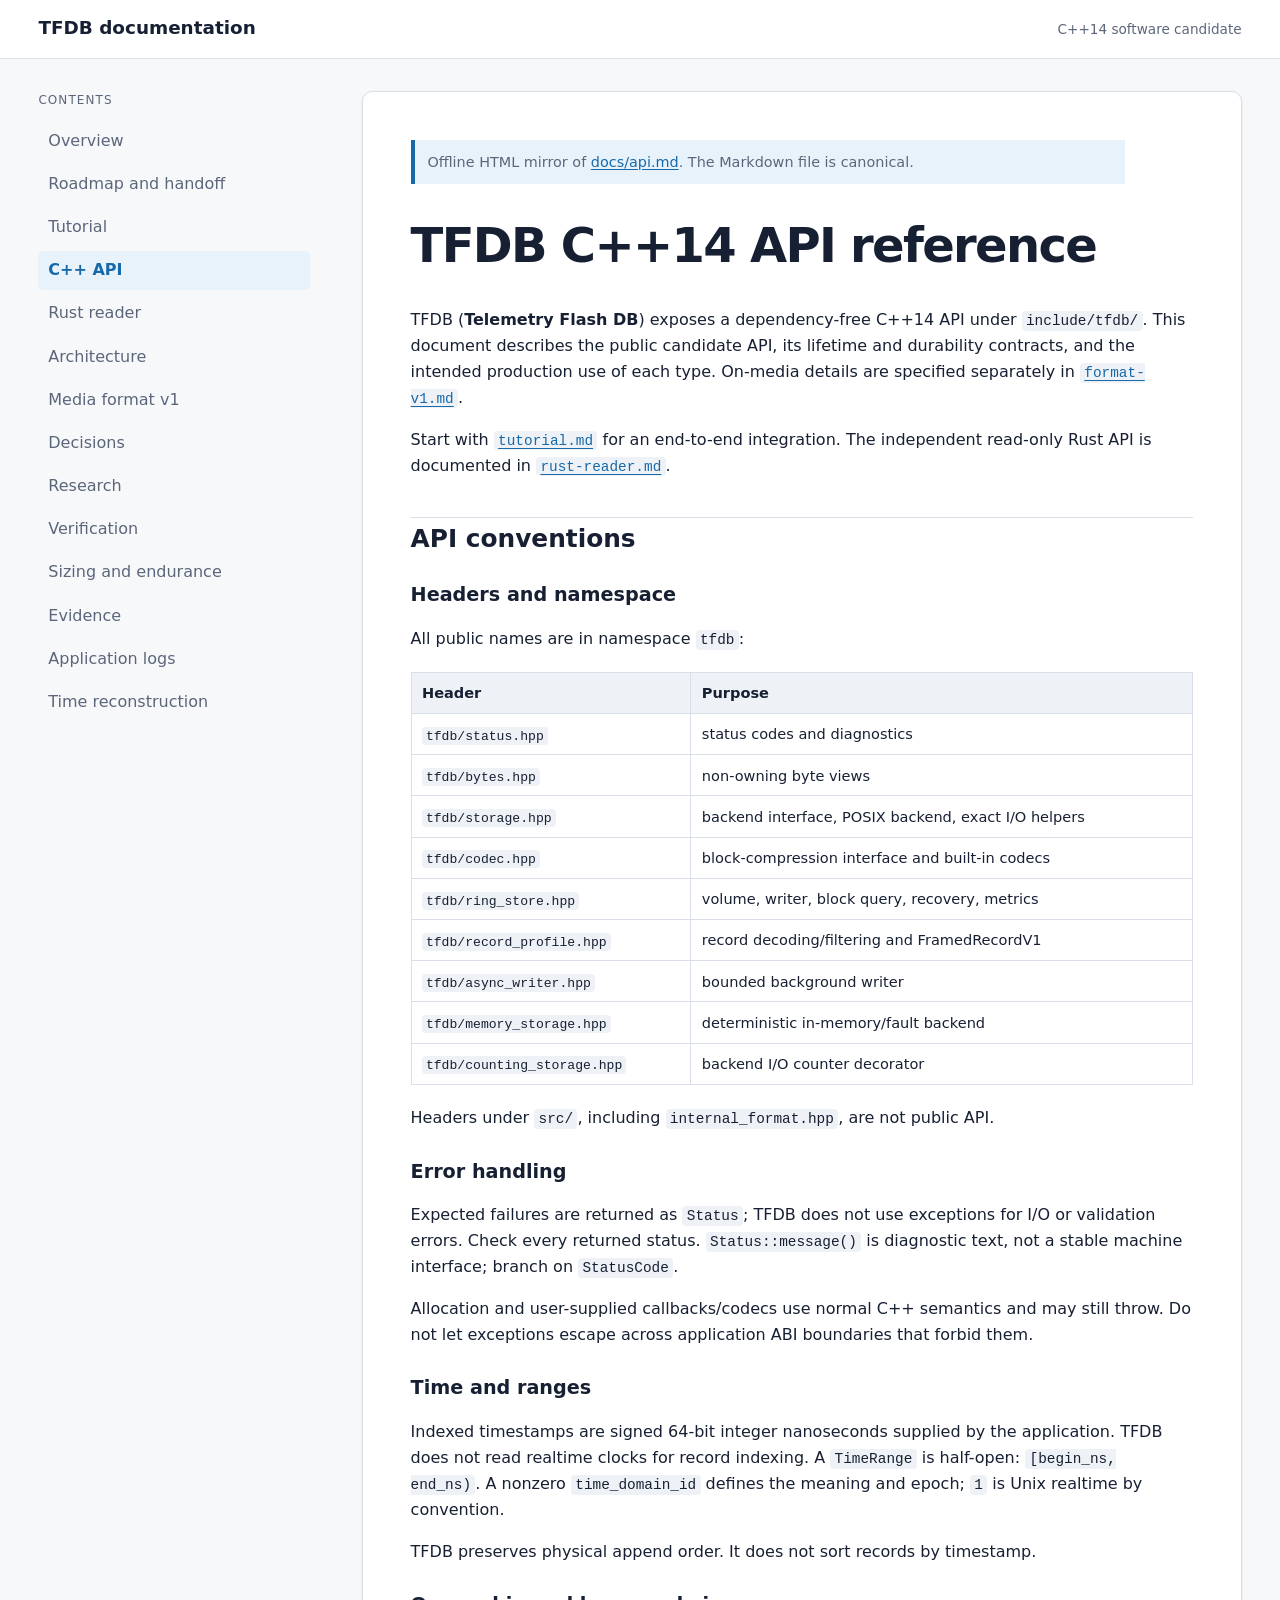
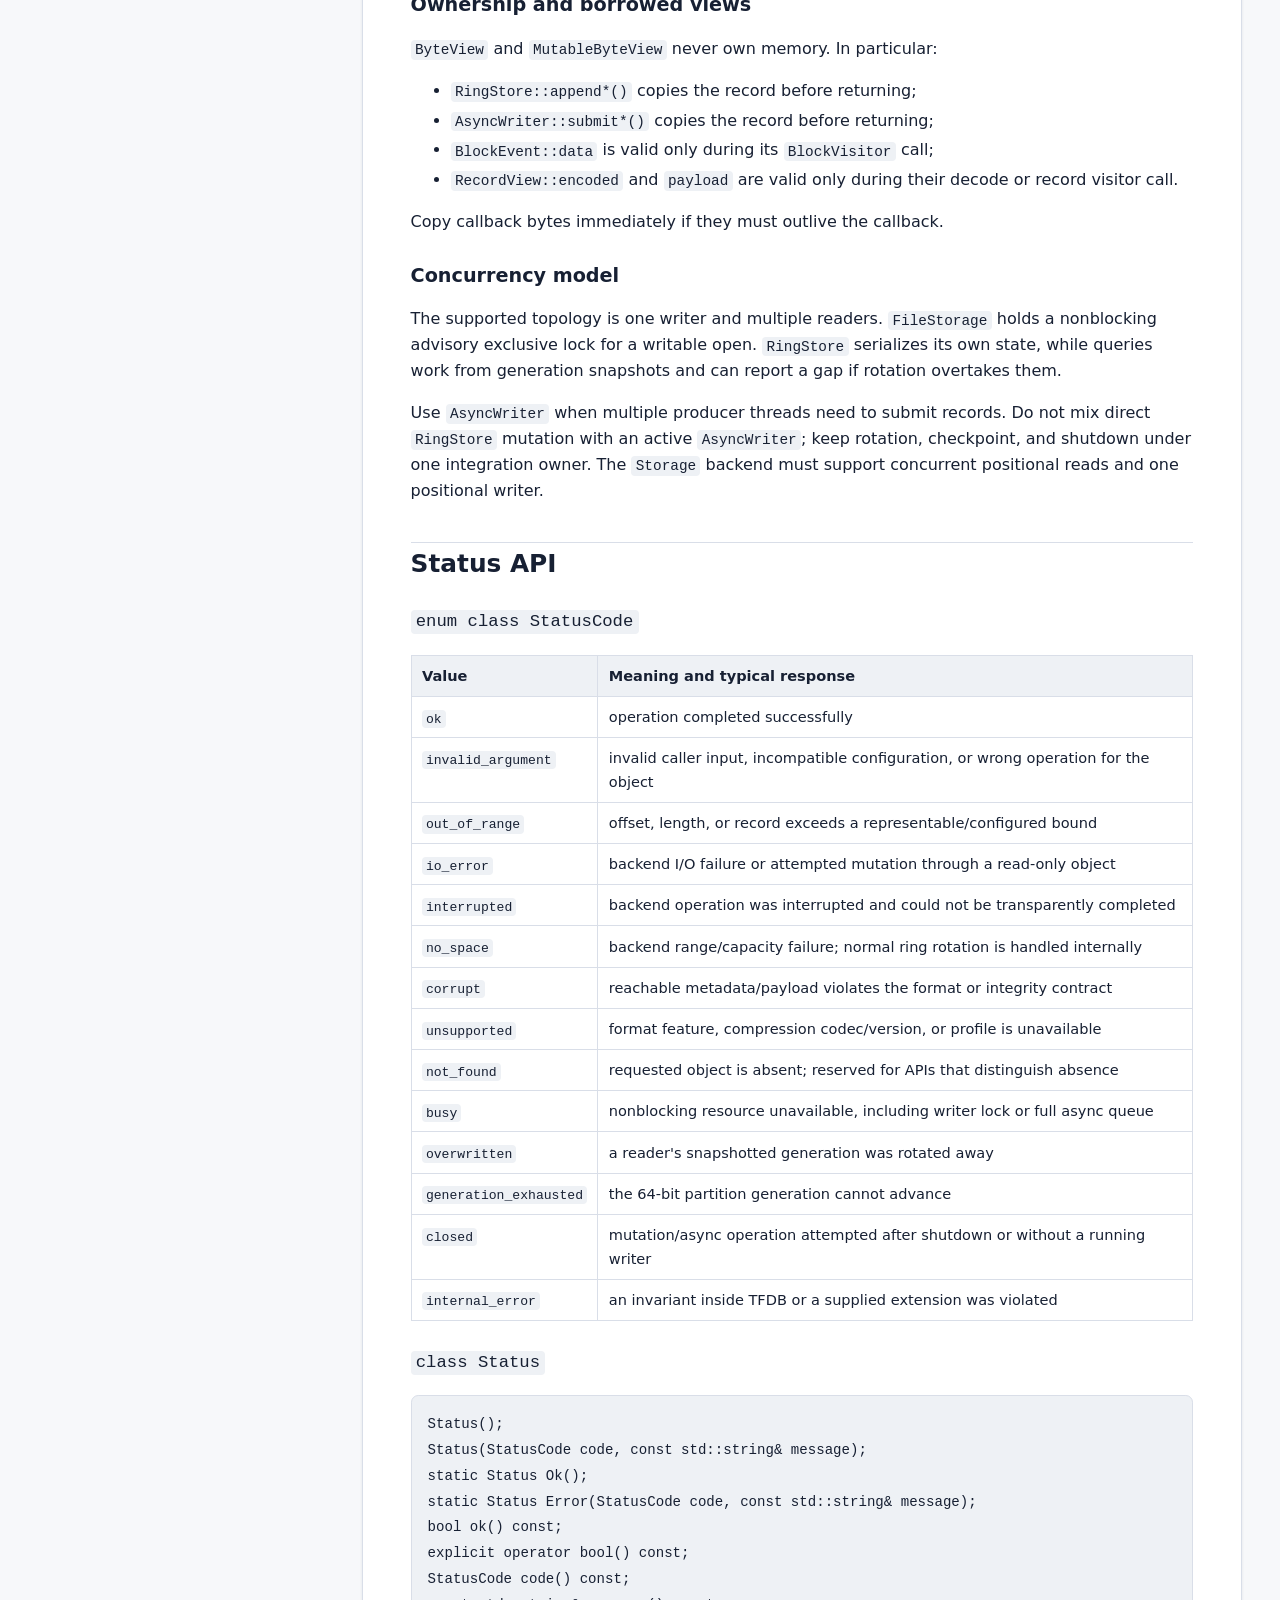
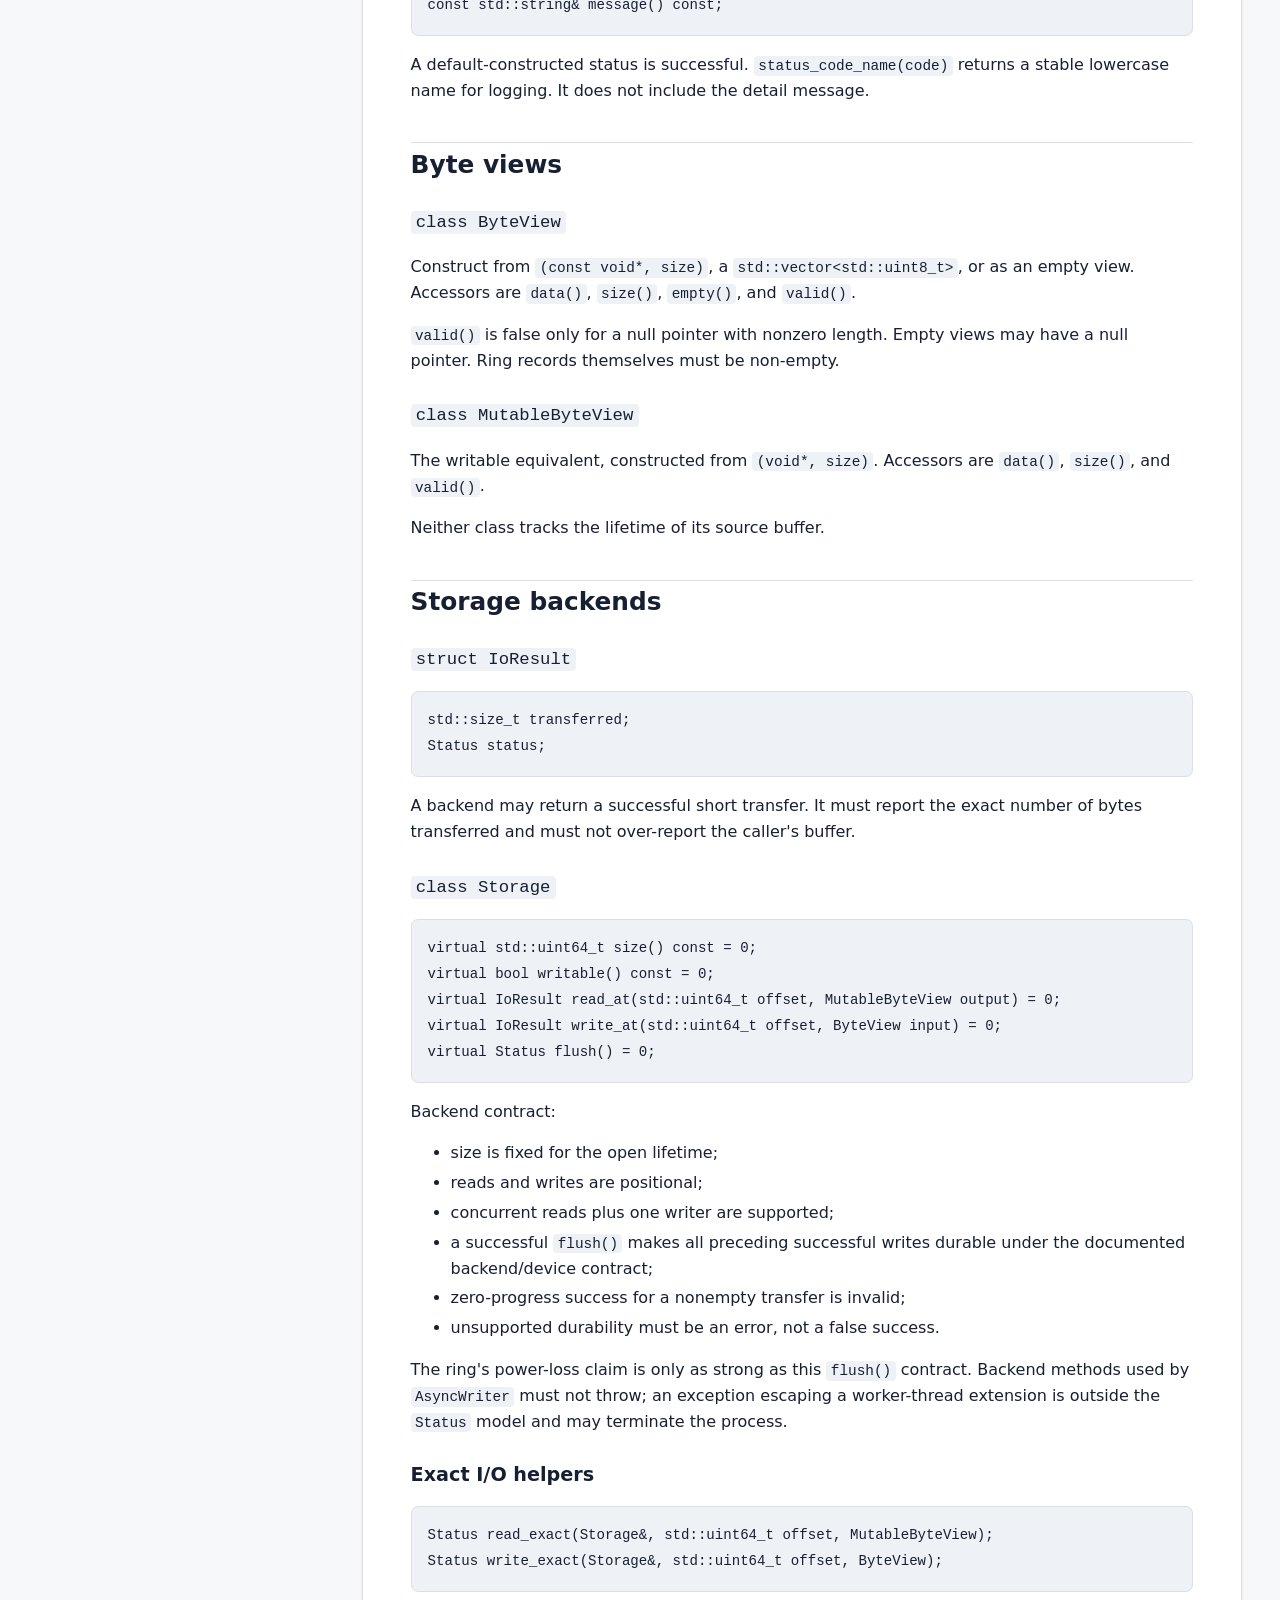
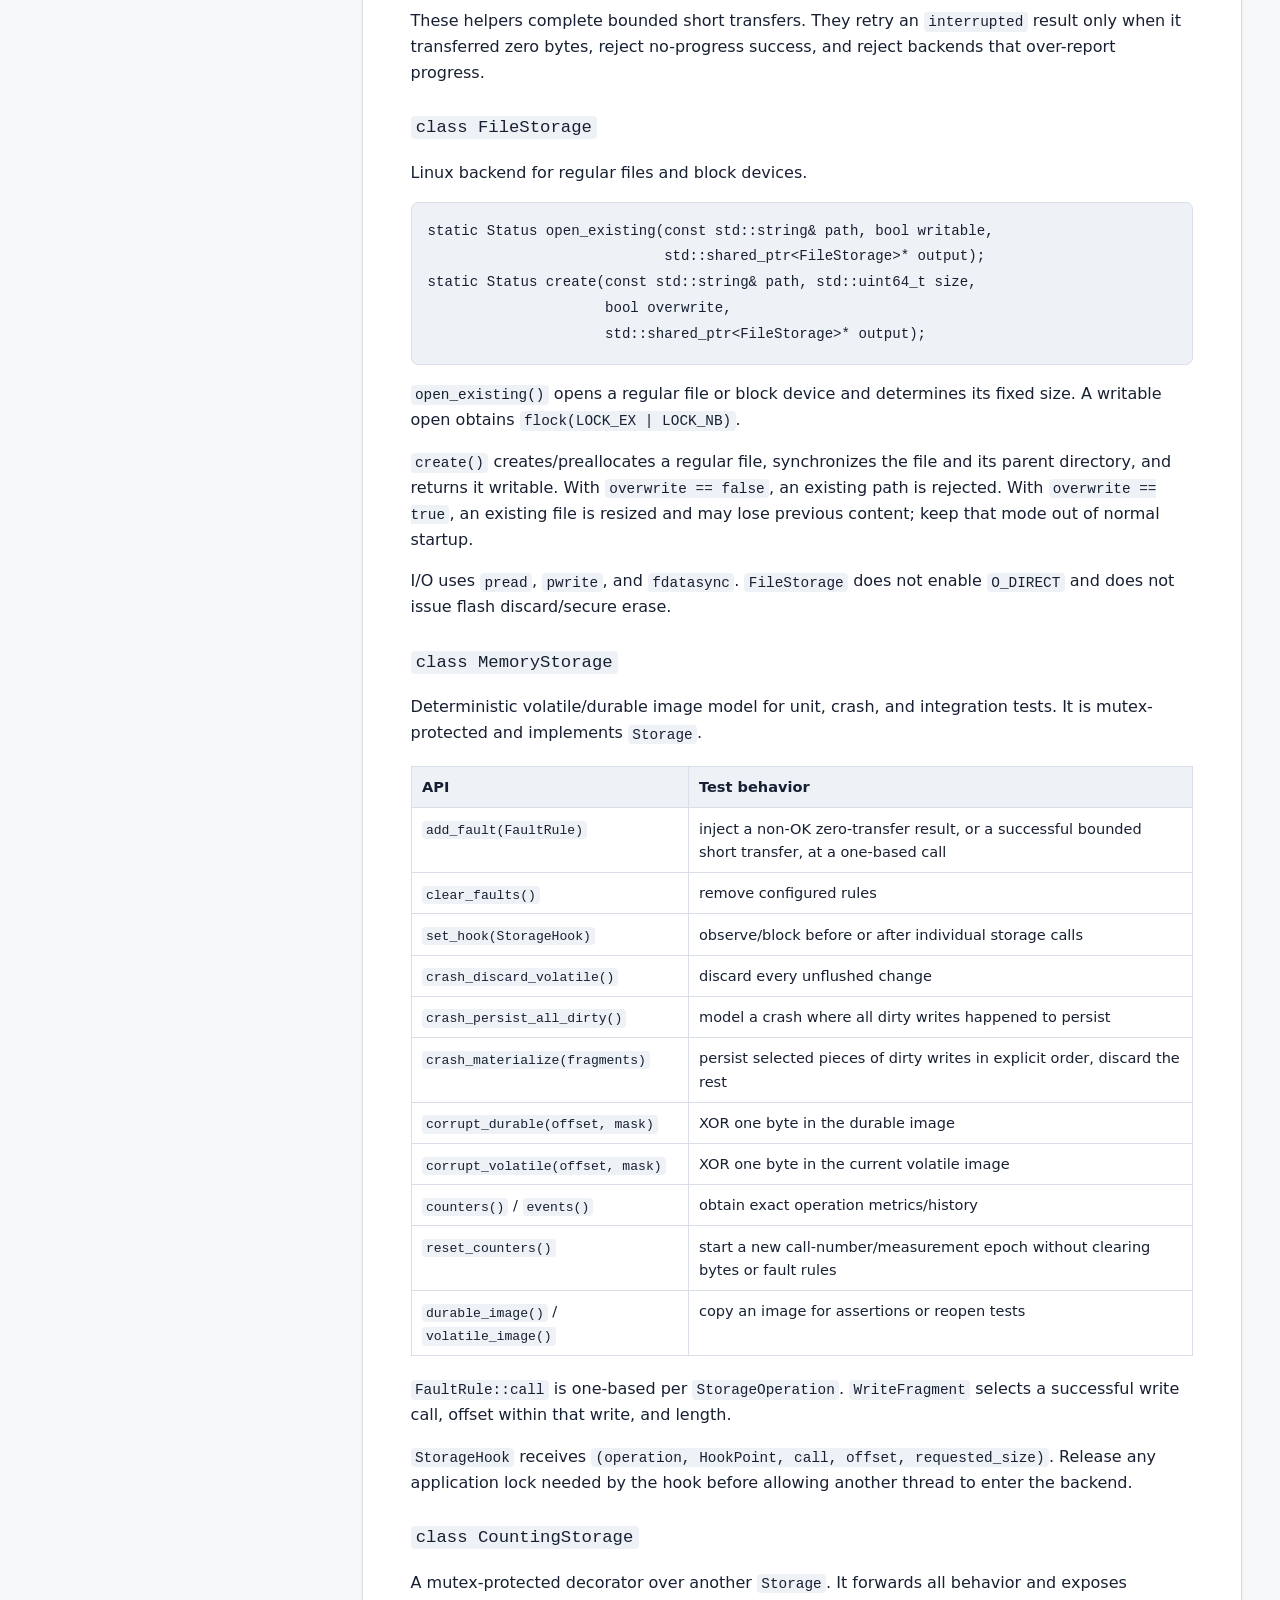
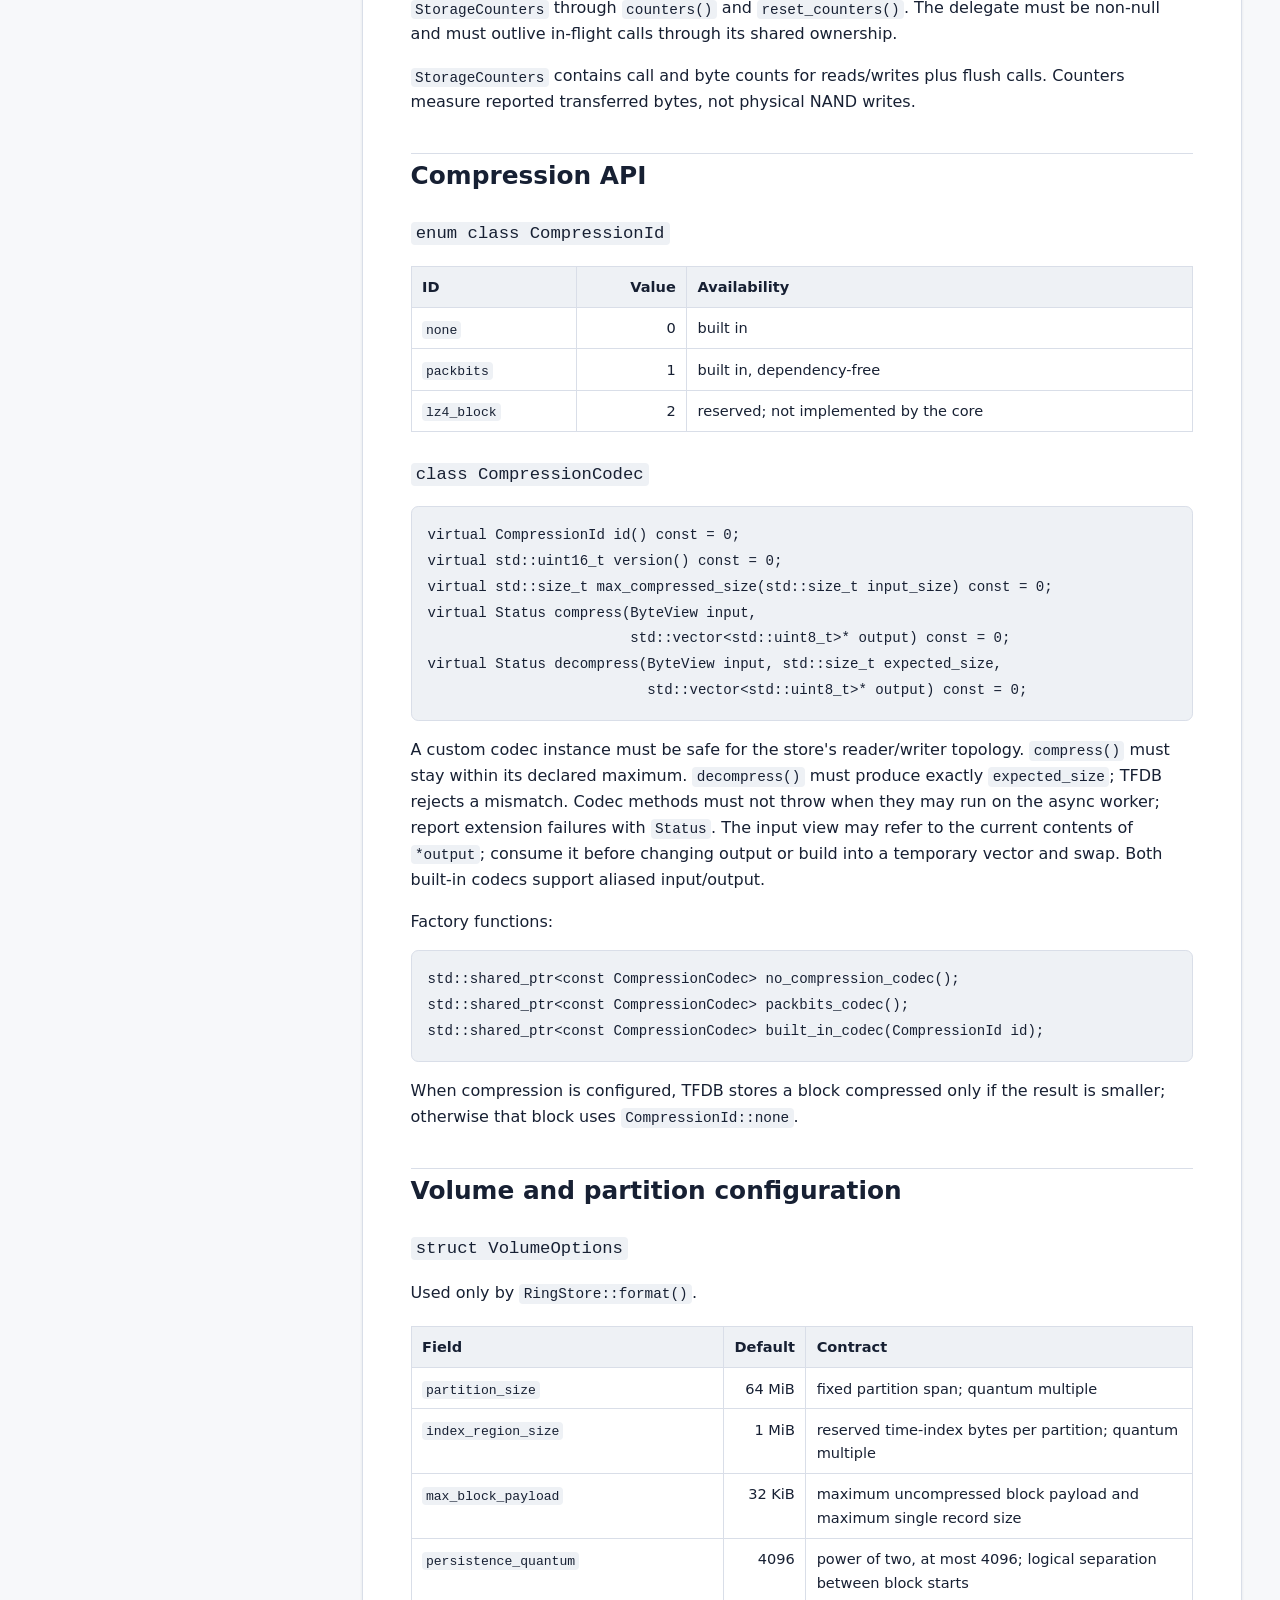
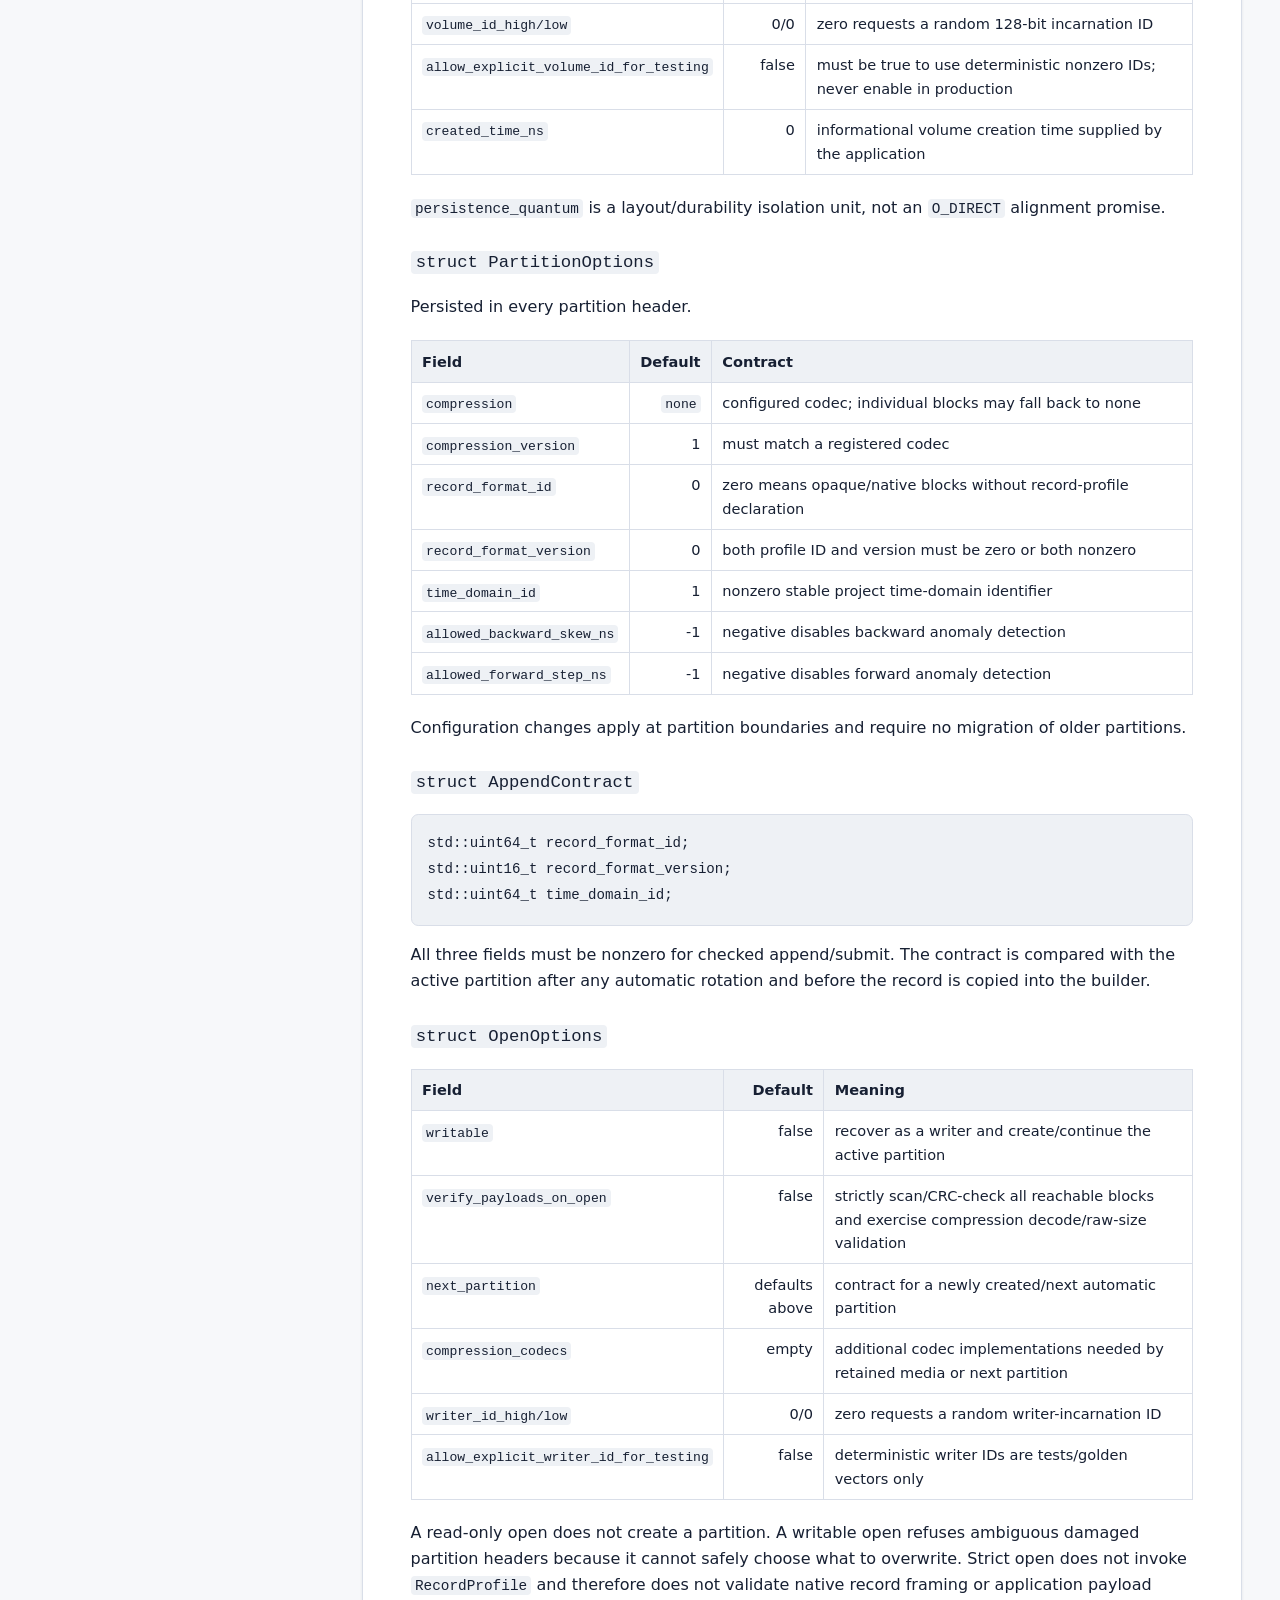
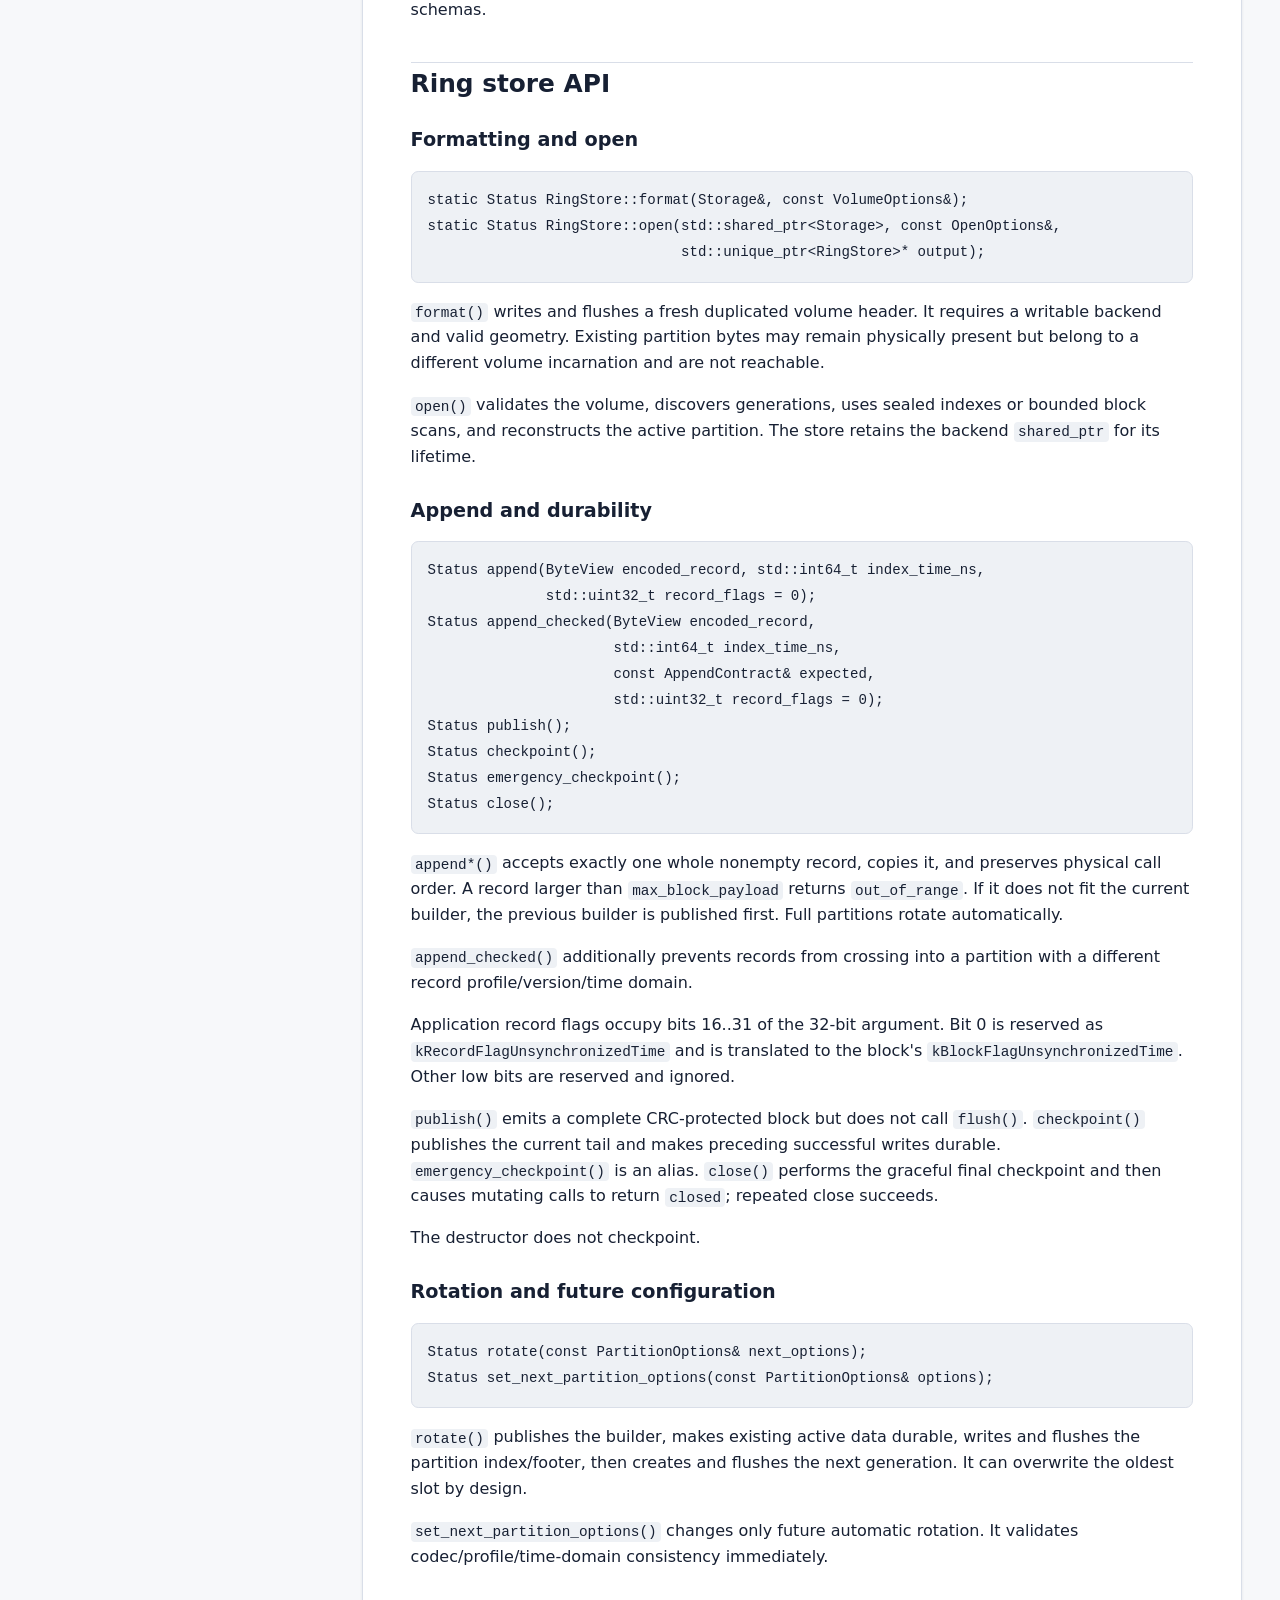
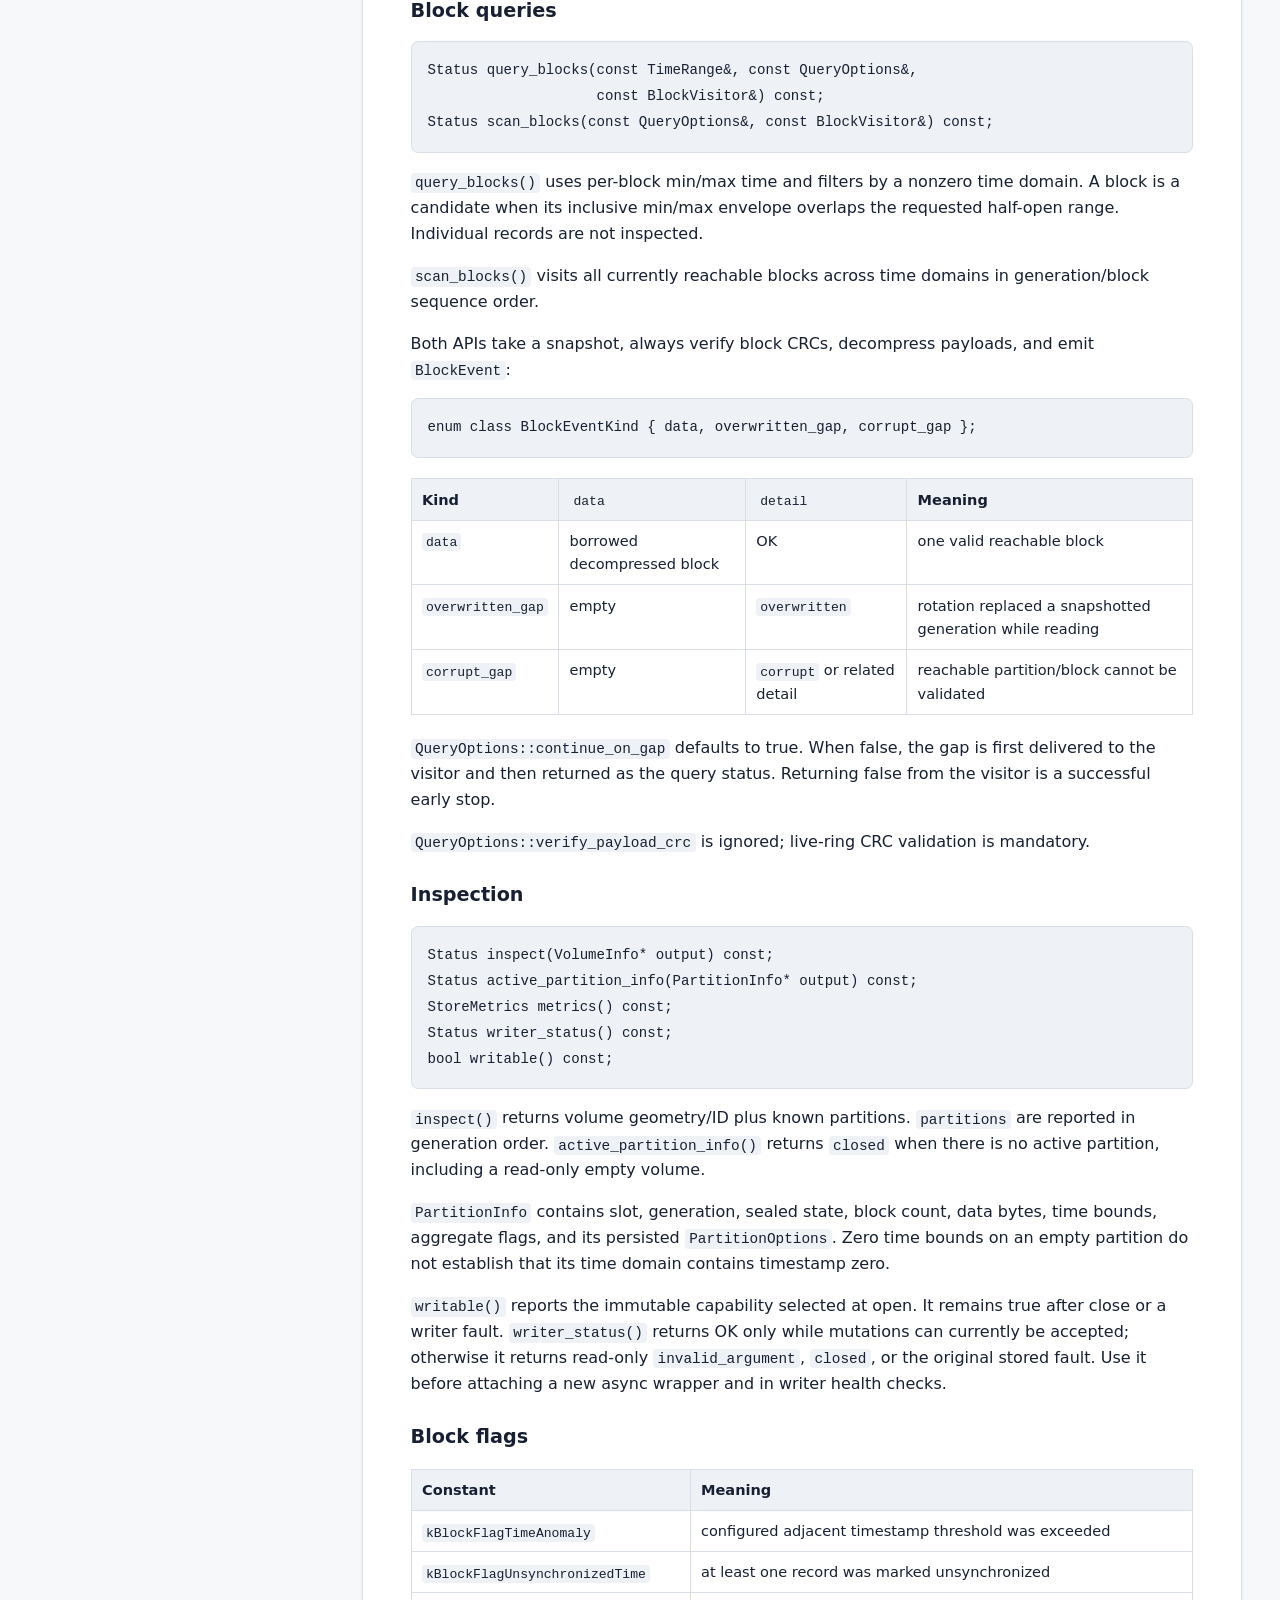
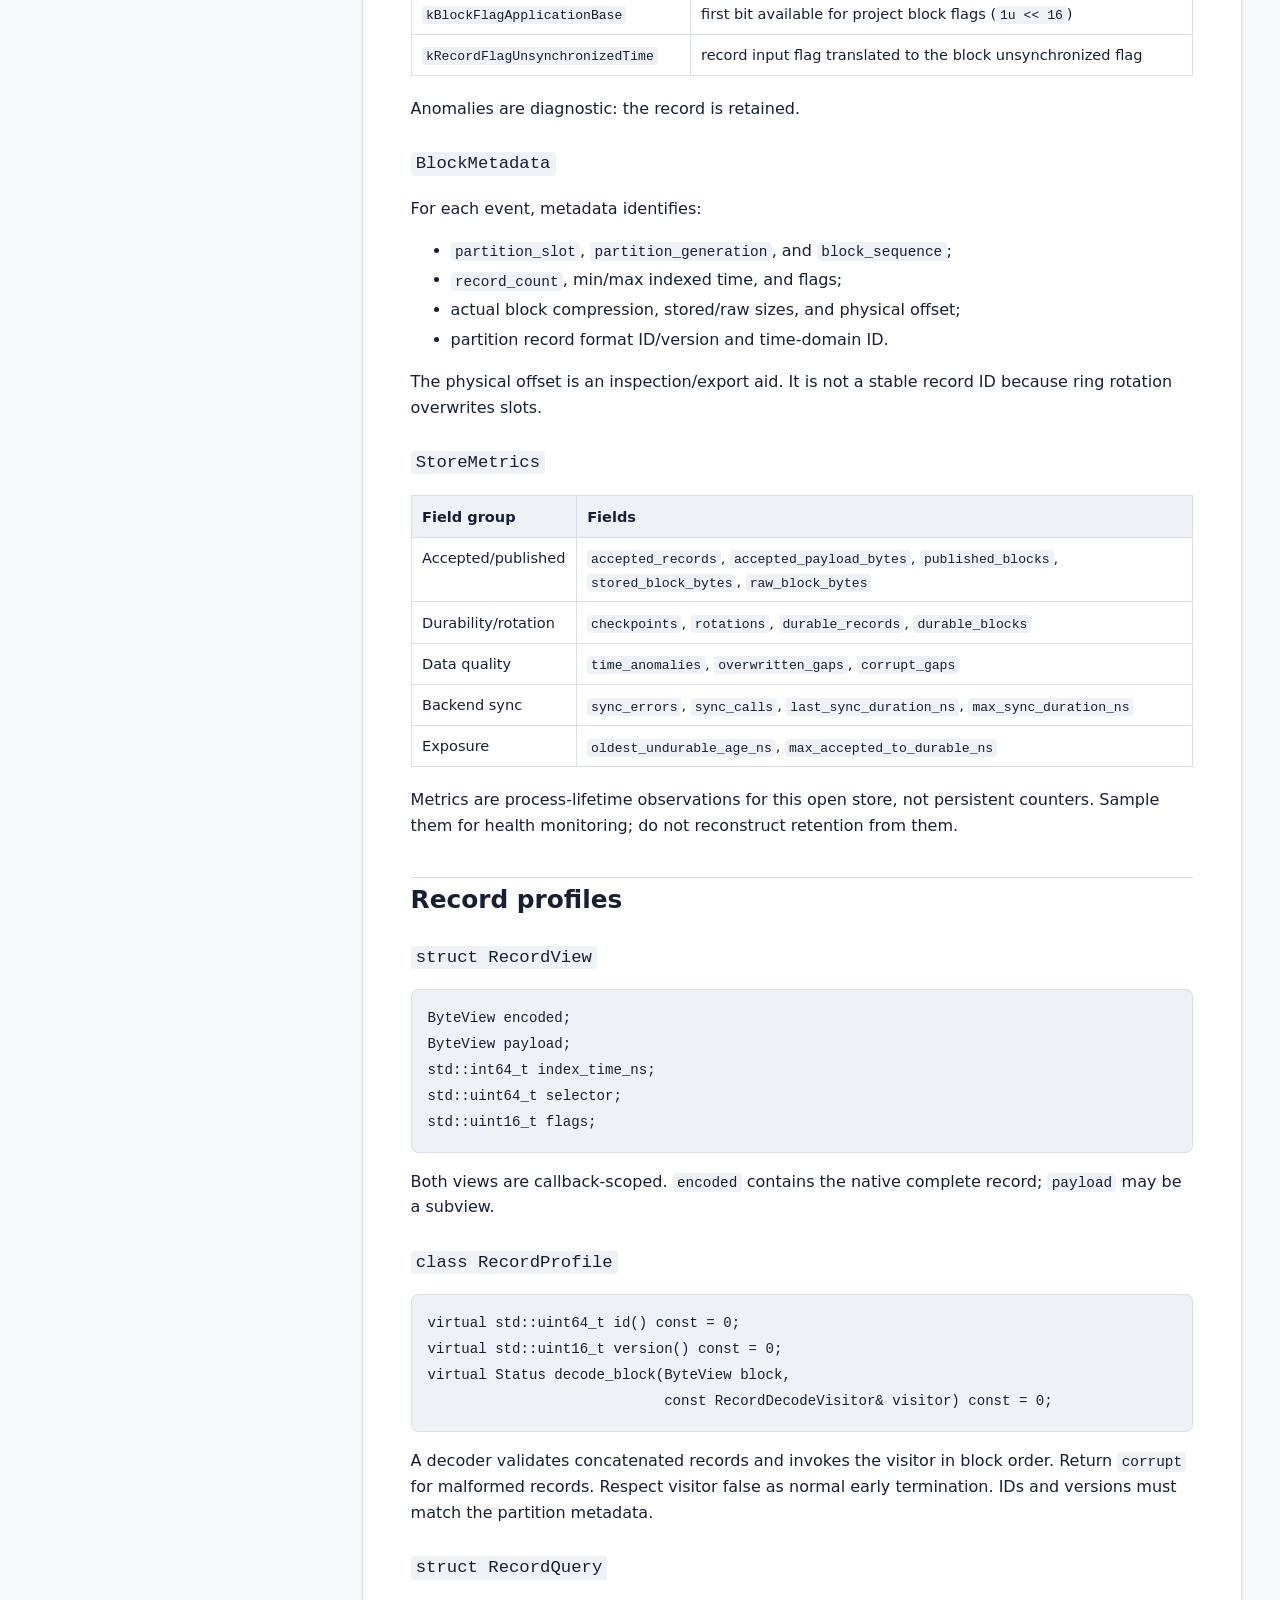
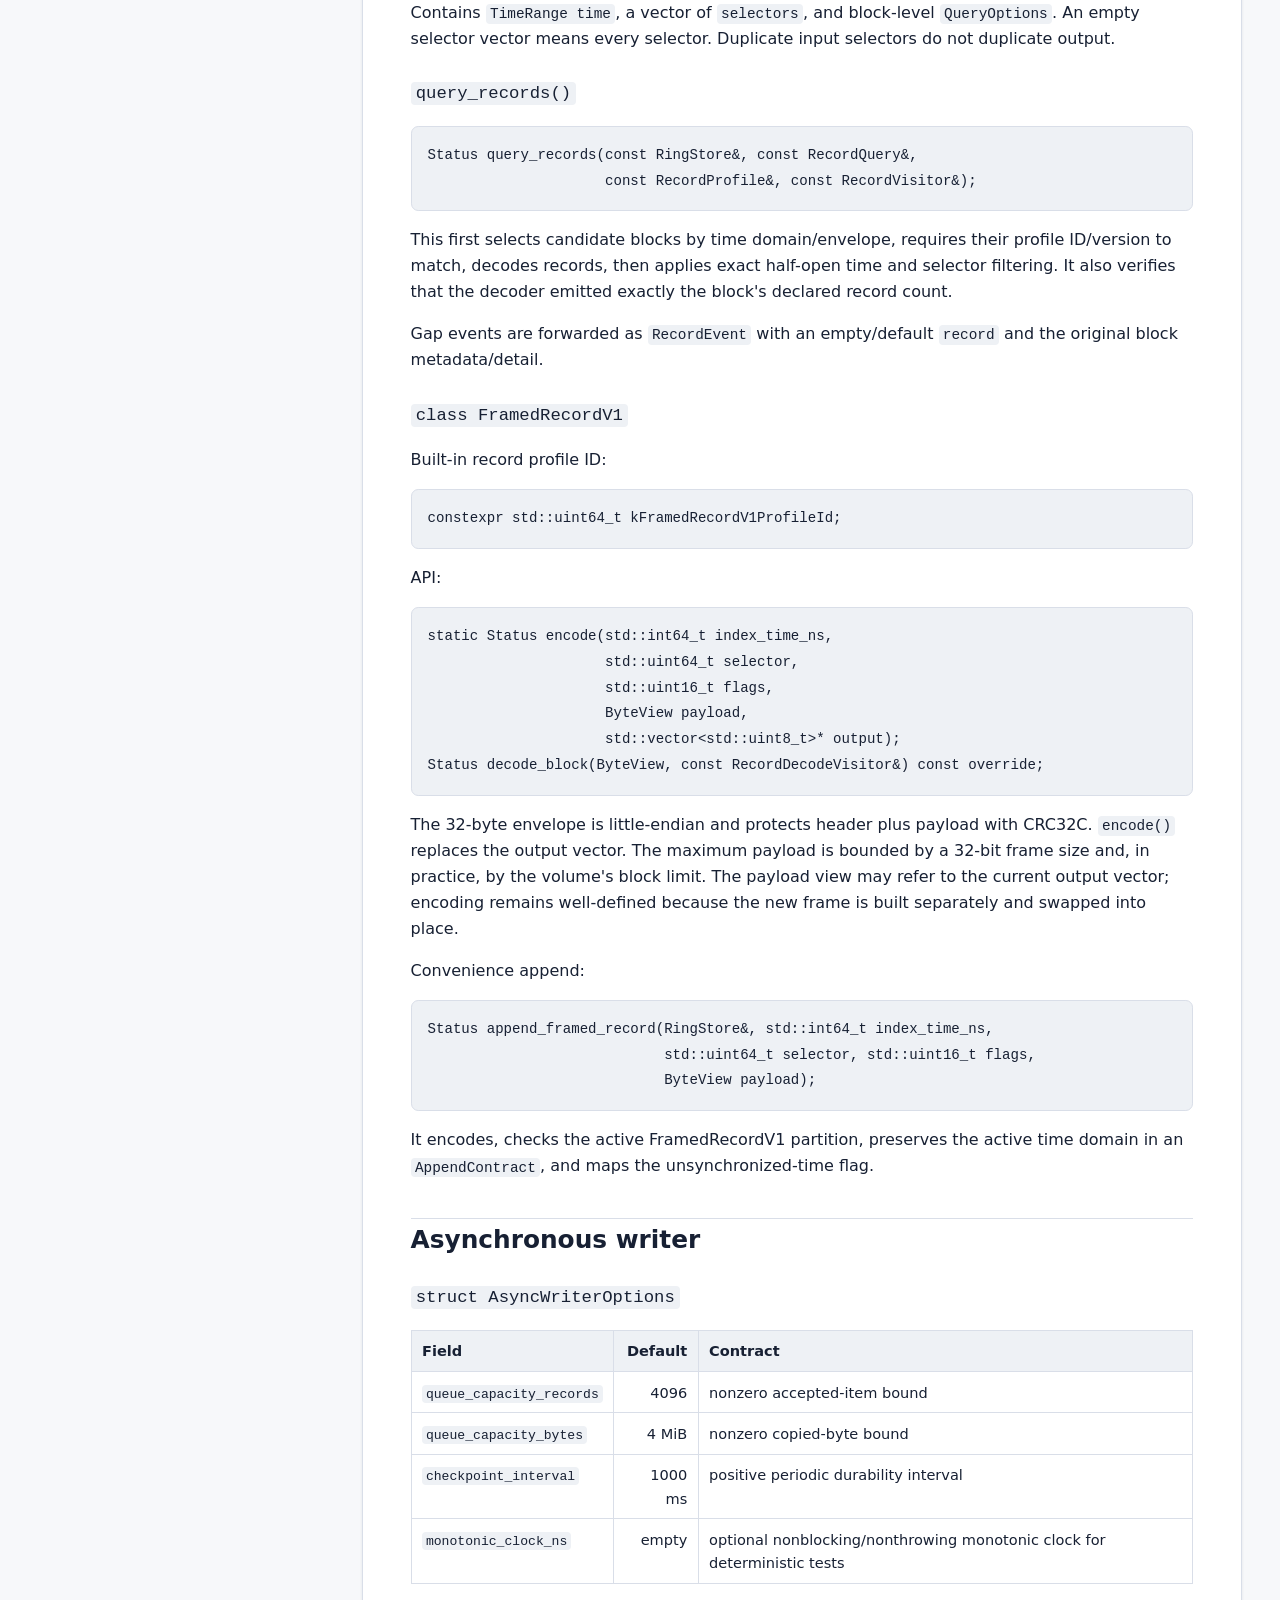
==== commit 8d652716: "Add Rust reader and portable build frontends" ====
--- a/docs/html/api.html
+++ b/docs/html/api.html
@@ -3,7 +3,7 @@
 <head>
   <meta charset="utf-8">
   <meta name="viewport" content="width=device-width, initial-scale=1">
-  <meta name="tfdb-source-sha256" content="6a0710dbc34934193e057433f05683cd80f63aab72f5fdc266b43aeb9079d844">
+  <meta name="tfdb-source-sha256" content="e14b0d95d3cedc19314f53aae8ef6f78251242bd01f6a009c5259c10f98c5fce">
   <title>TFDB C++14 API reference — TFDB</title>
   <link rel="stylesheet" href="style.css">
 </head>
@@ -21,6 +21,7 @@
 <li><a href="roadmap.html">Roadmap and handoff</a></li>
 <li><a href="tutorial.html">Tutorial</a></li>
 <li><a href="api.html" aria-current="page">C++ API</a></li>
+<li><a href="rust-reader.html">Rust reader</a></li>
 <li><a href="architecture.html">Architecture</a></li>
 <li><a href="format-v1.html">Media format v1</a></li>
 <li><a href="decisions.html">Decisions</a></li>
@@ -29,6 +30,7 @@
 <li><a href="sizing.html">Sizing and endurance</a></li>
 <li><a href="evidence.html">Evidence</a></li>
 <li><a href="logs.html">Application logs</a></li>
+<li><a href="time-reconstruction.html">Time reconstruction</a></li>
       </ul>
     </nav>
     <main id="content">
@@ -38,7 +40,9 @@
 <code>include/tfdb/</code>. This document describes the public candidate API, its
 lifetime and durability contracts, and the intended production use of each
 type. On-media details are specified separately in <a href="format-v1.html"><code>format-v1.md</code></a>.</p>
-<p>Start with <a href="tutorial.html"><code>tutorial.md</code></a> for an end-to-end integration.</p>
+<p>Start with <a href="tutorial.html"><code>tutorial.md</code></a> for an end-to-end integration.
+The independent read-only Rust API is documented in
+<a href="rust-reader.html"><code>rust-reader.md</code></a>.</p>
 <h2 id="api-conventions">API conventions</h2>
 <h3 id="headers-and-namespace">Headers and namespace</h3>
 <p>All public names are in namespace <code>tfdb</code>:</p>
@@ -924,7 +928,7 @@
 
       <footer class="page-footer">
         <p>Generated deterministically by <code>python3 docs/build_html.py</code>.</p>
-        <p>Source SHA-256: <span class="source-hash">6a0710dbc34934193e057433f05683cd80f63aab72f5fdc266b43aeb9079d844</span></p>
+        <p>Source SHA-256: <span class="source-hash">e14b0d95d3cedc19314f53aae8ef6f78251242bd01f6a009c5259c10f98c5fce</span></p>
       </footer>
     </main>
   </div>
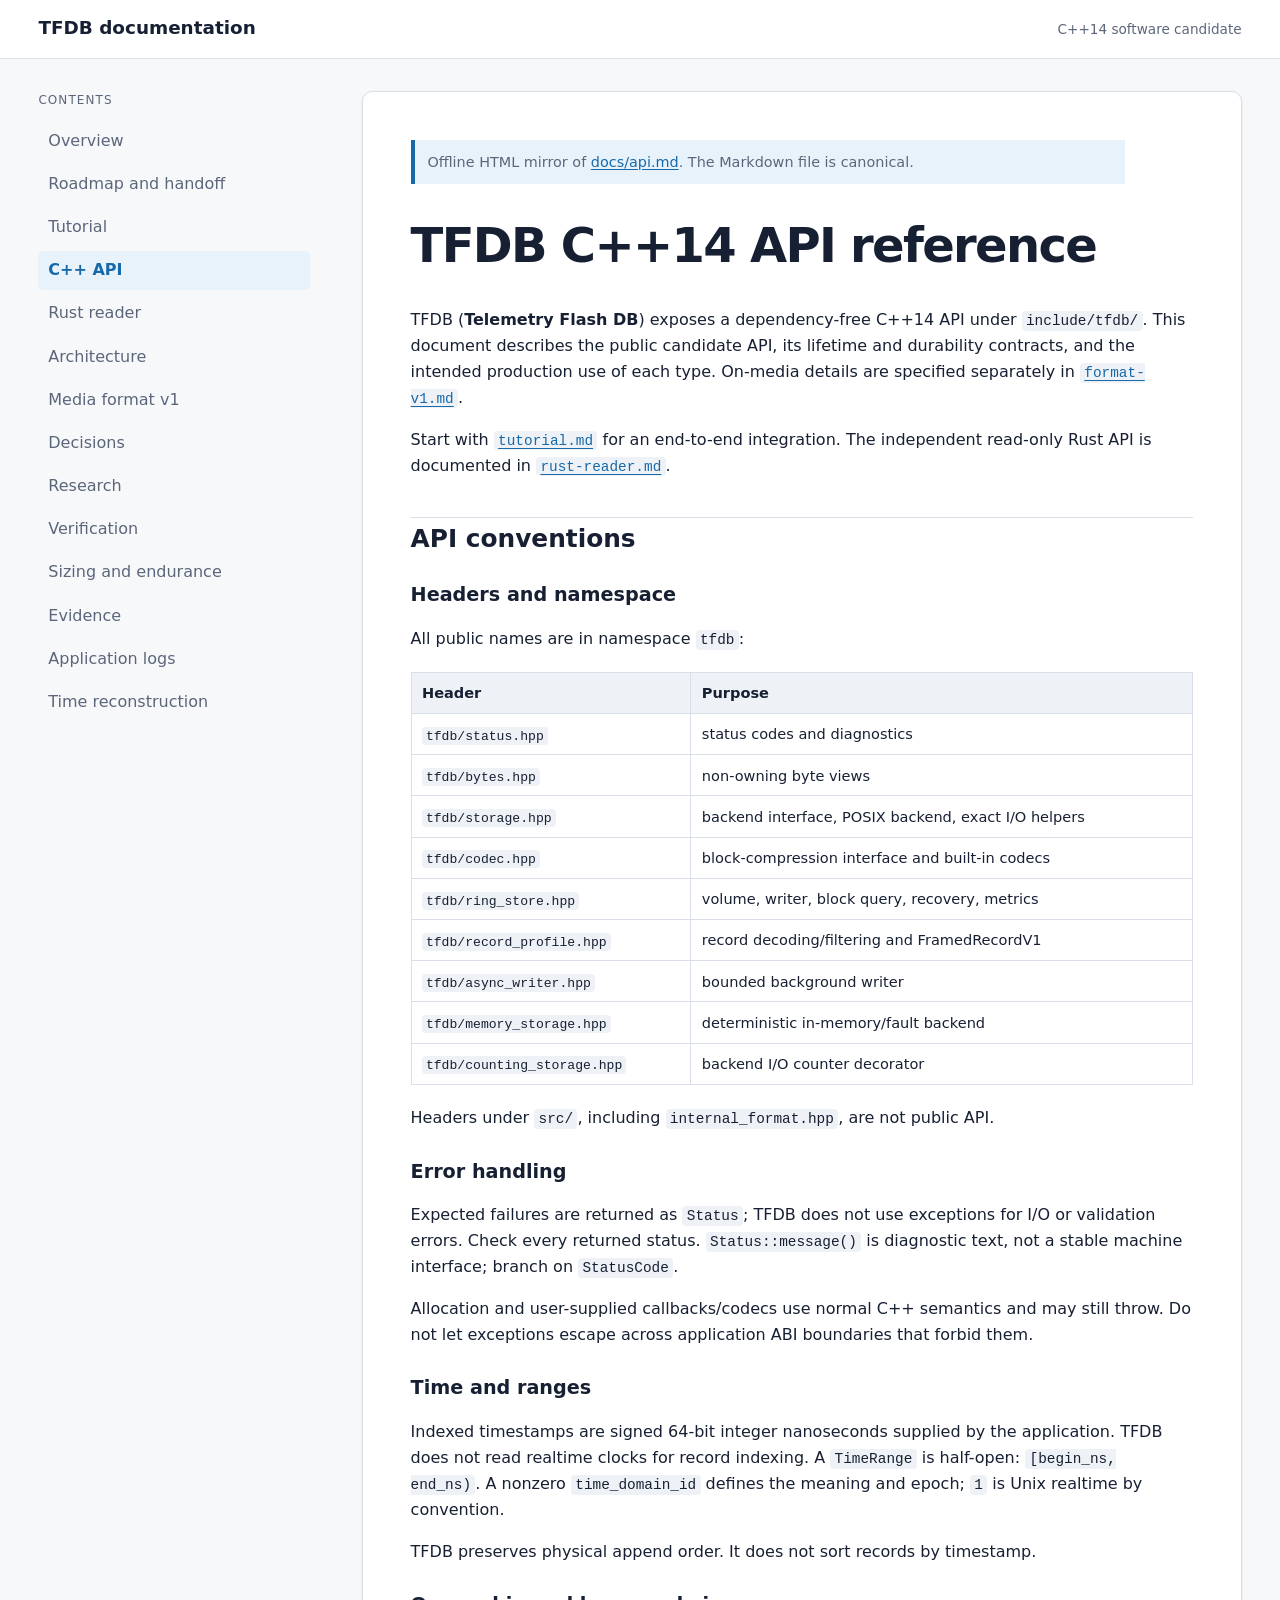
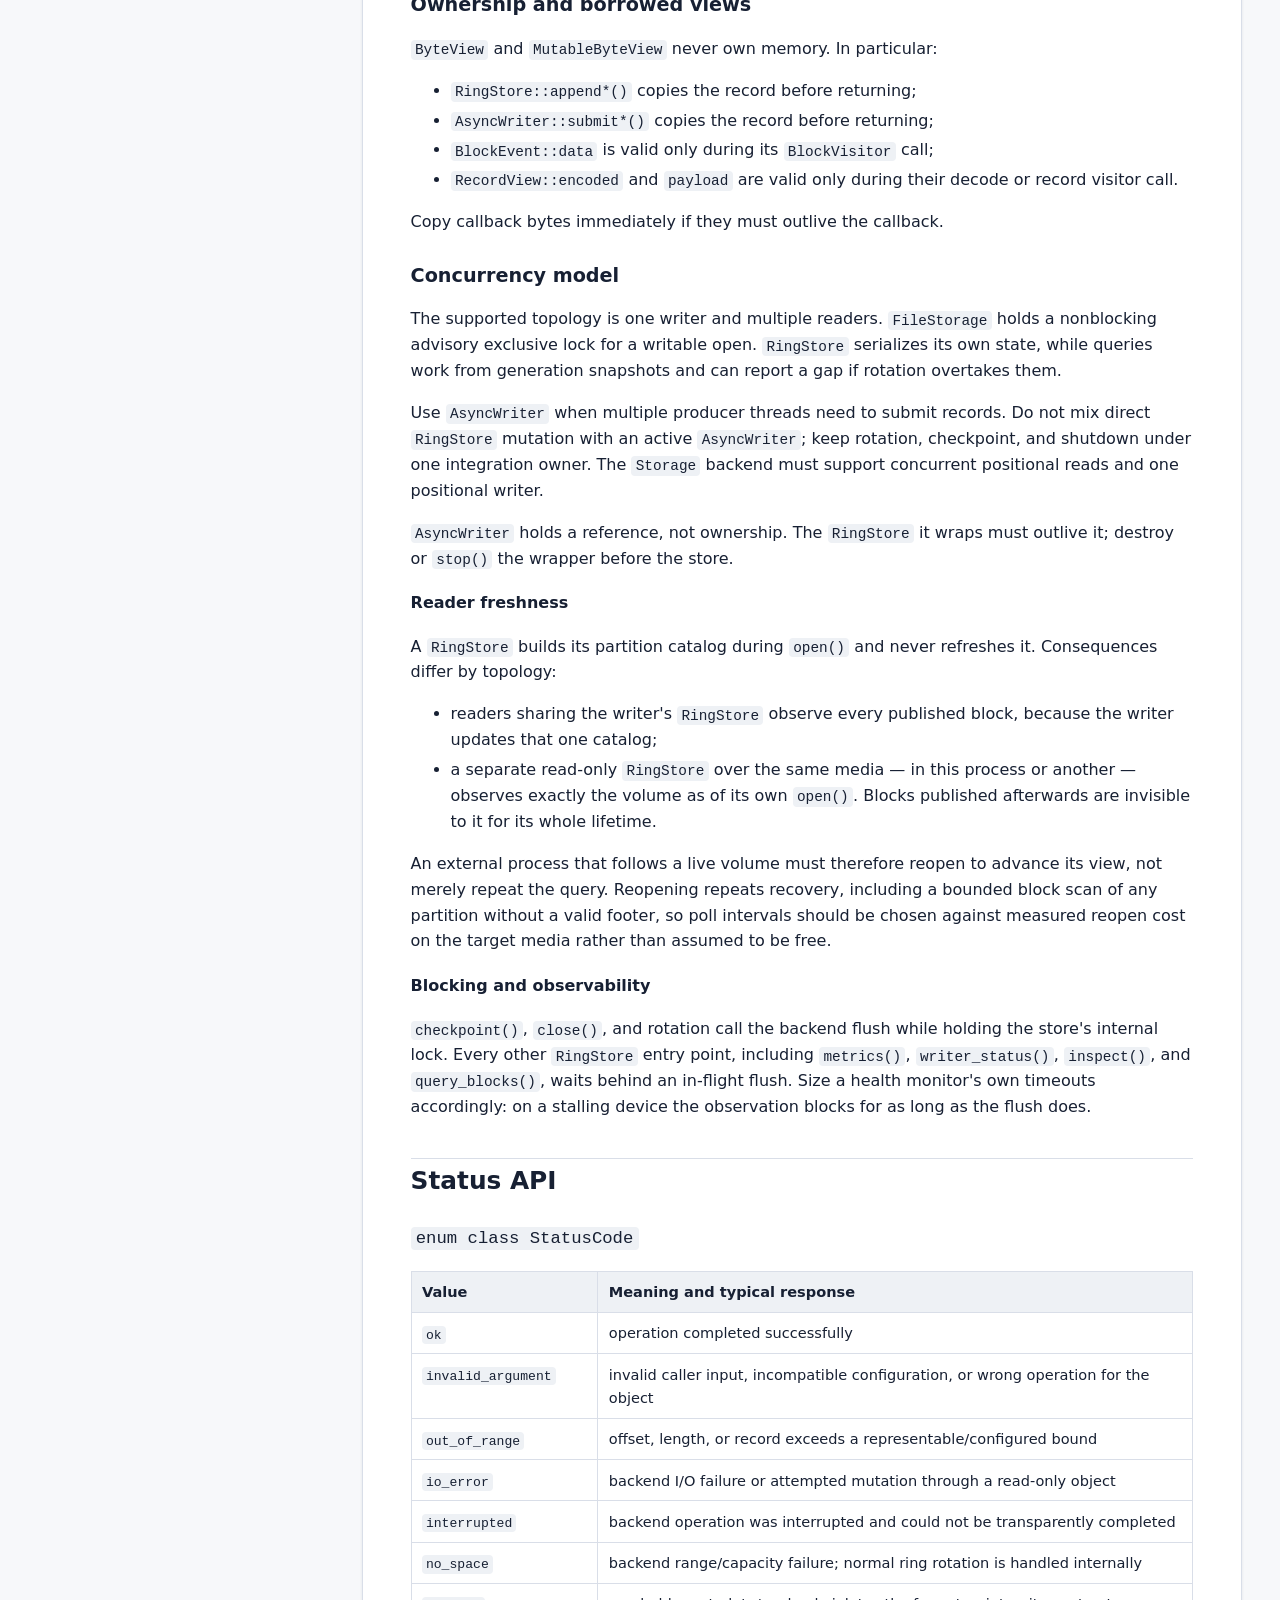
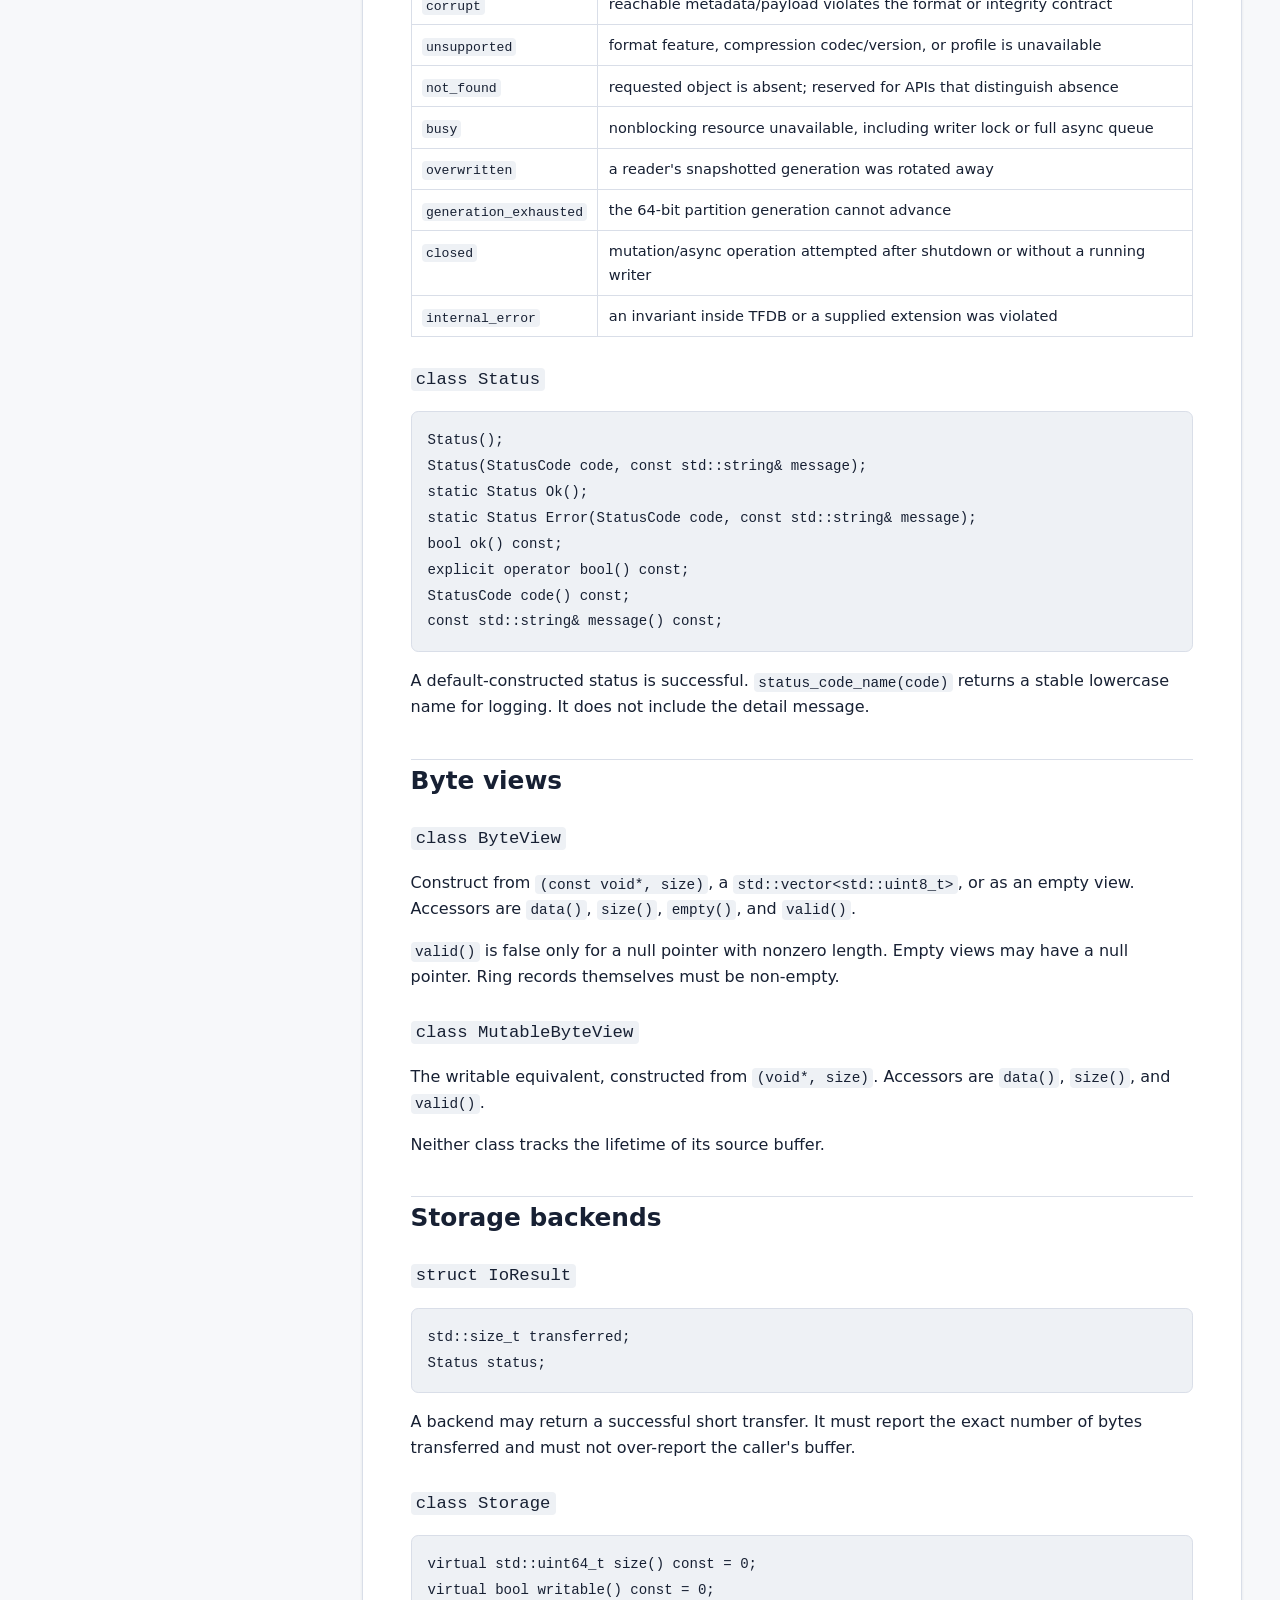
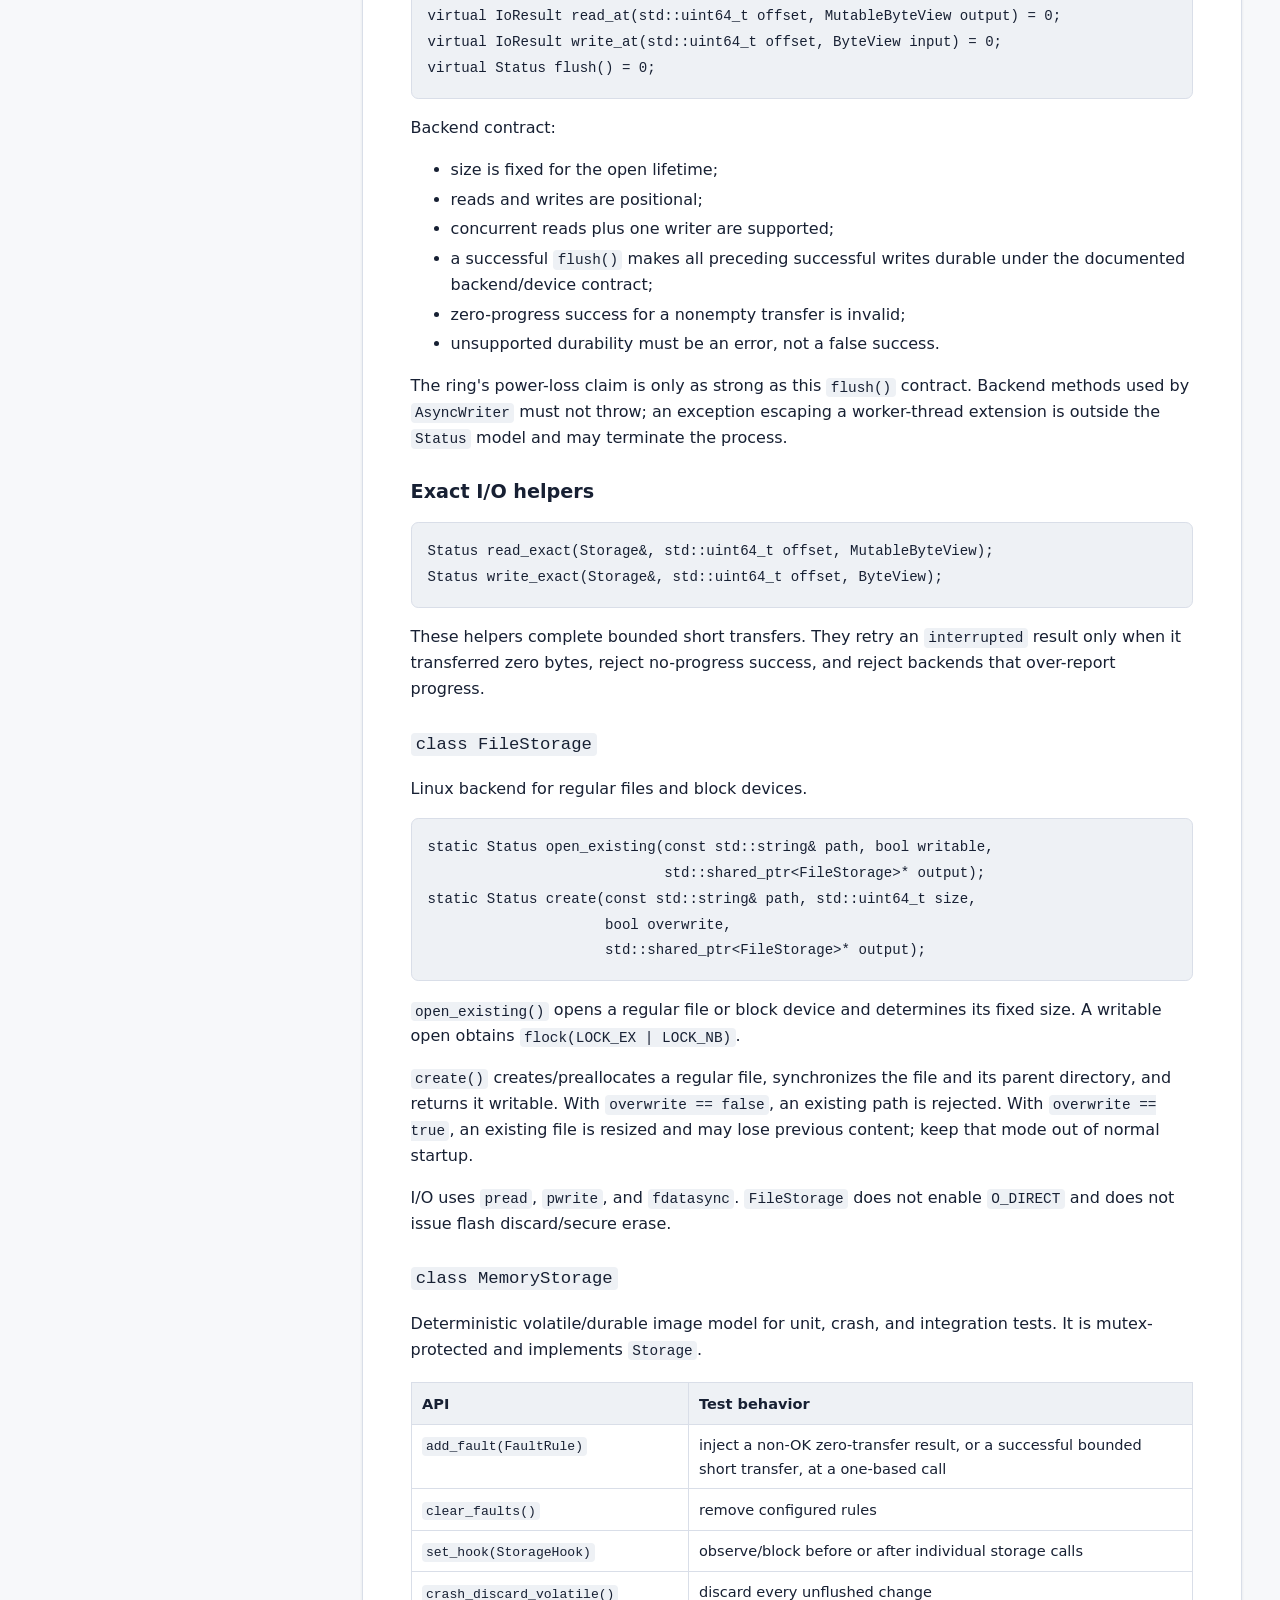
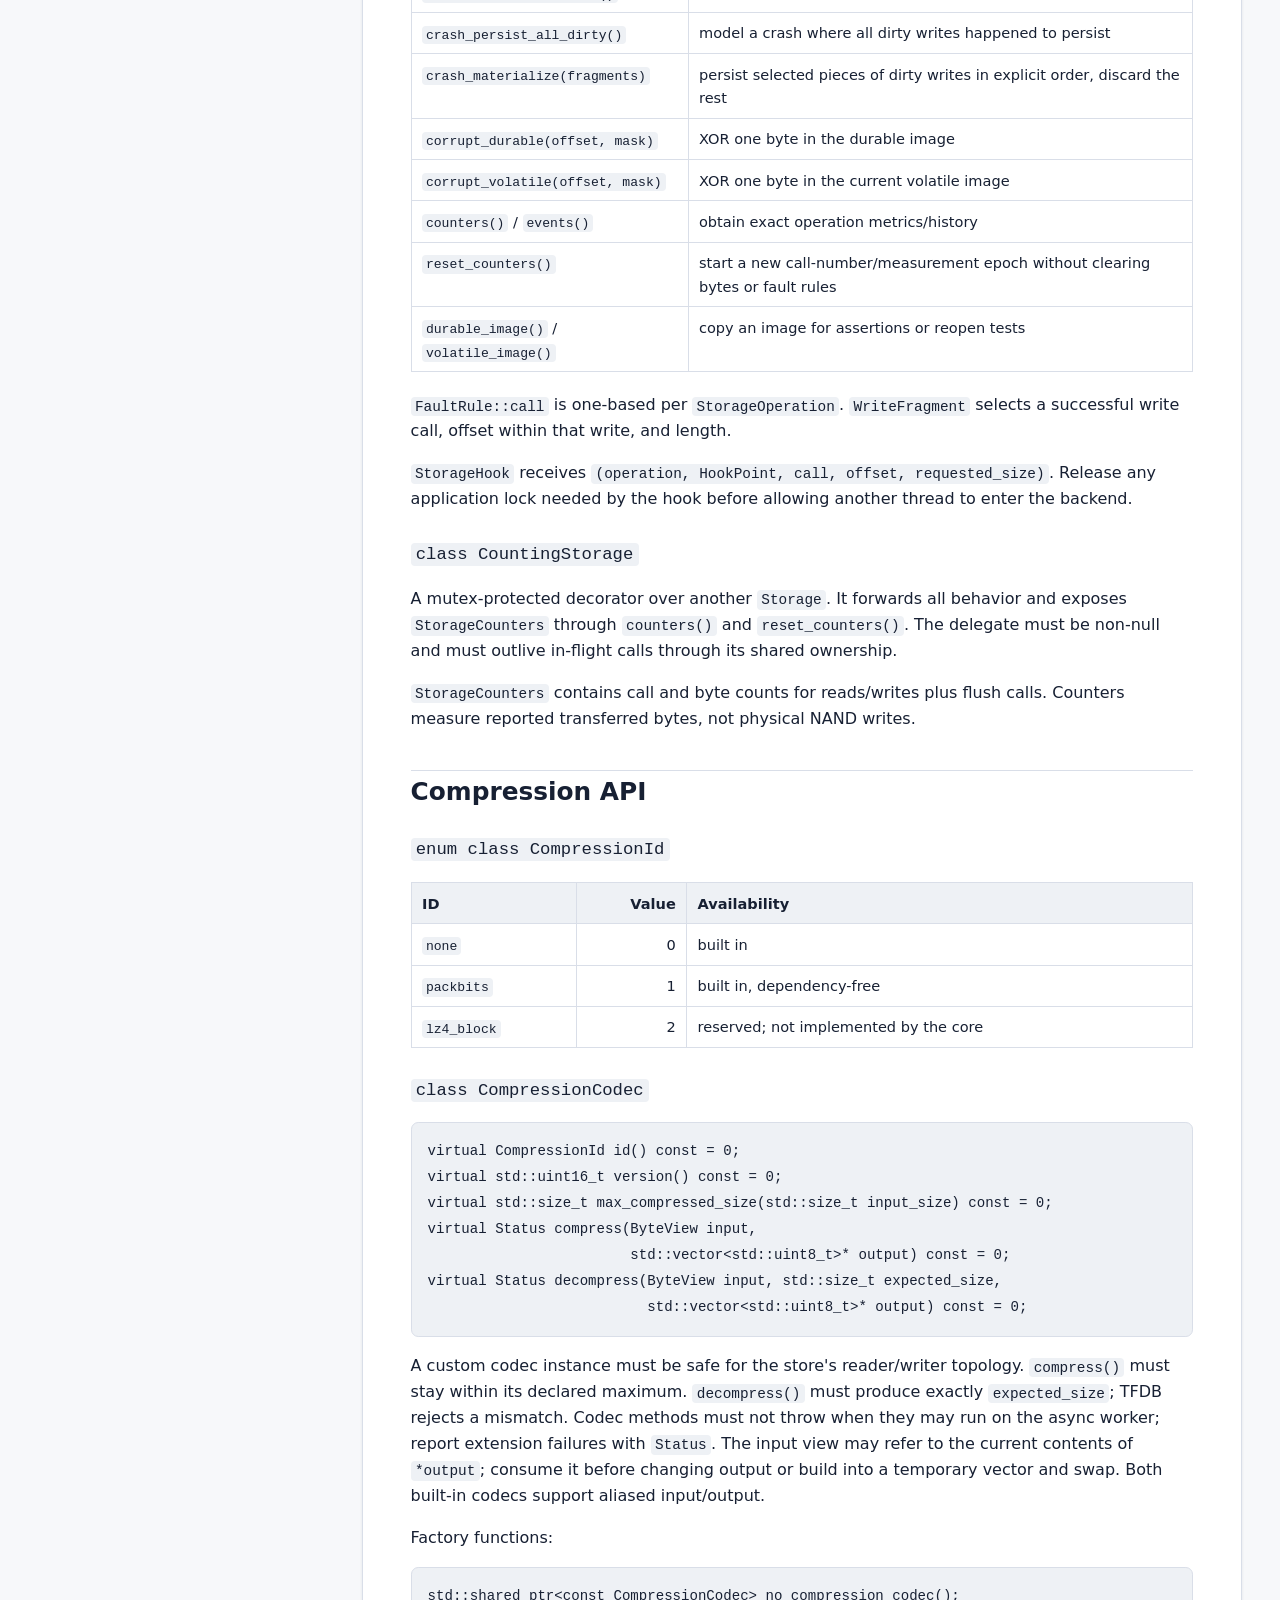
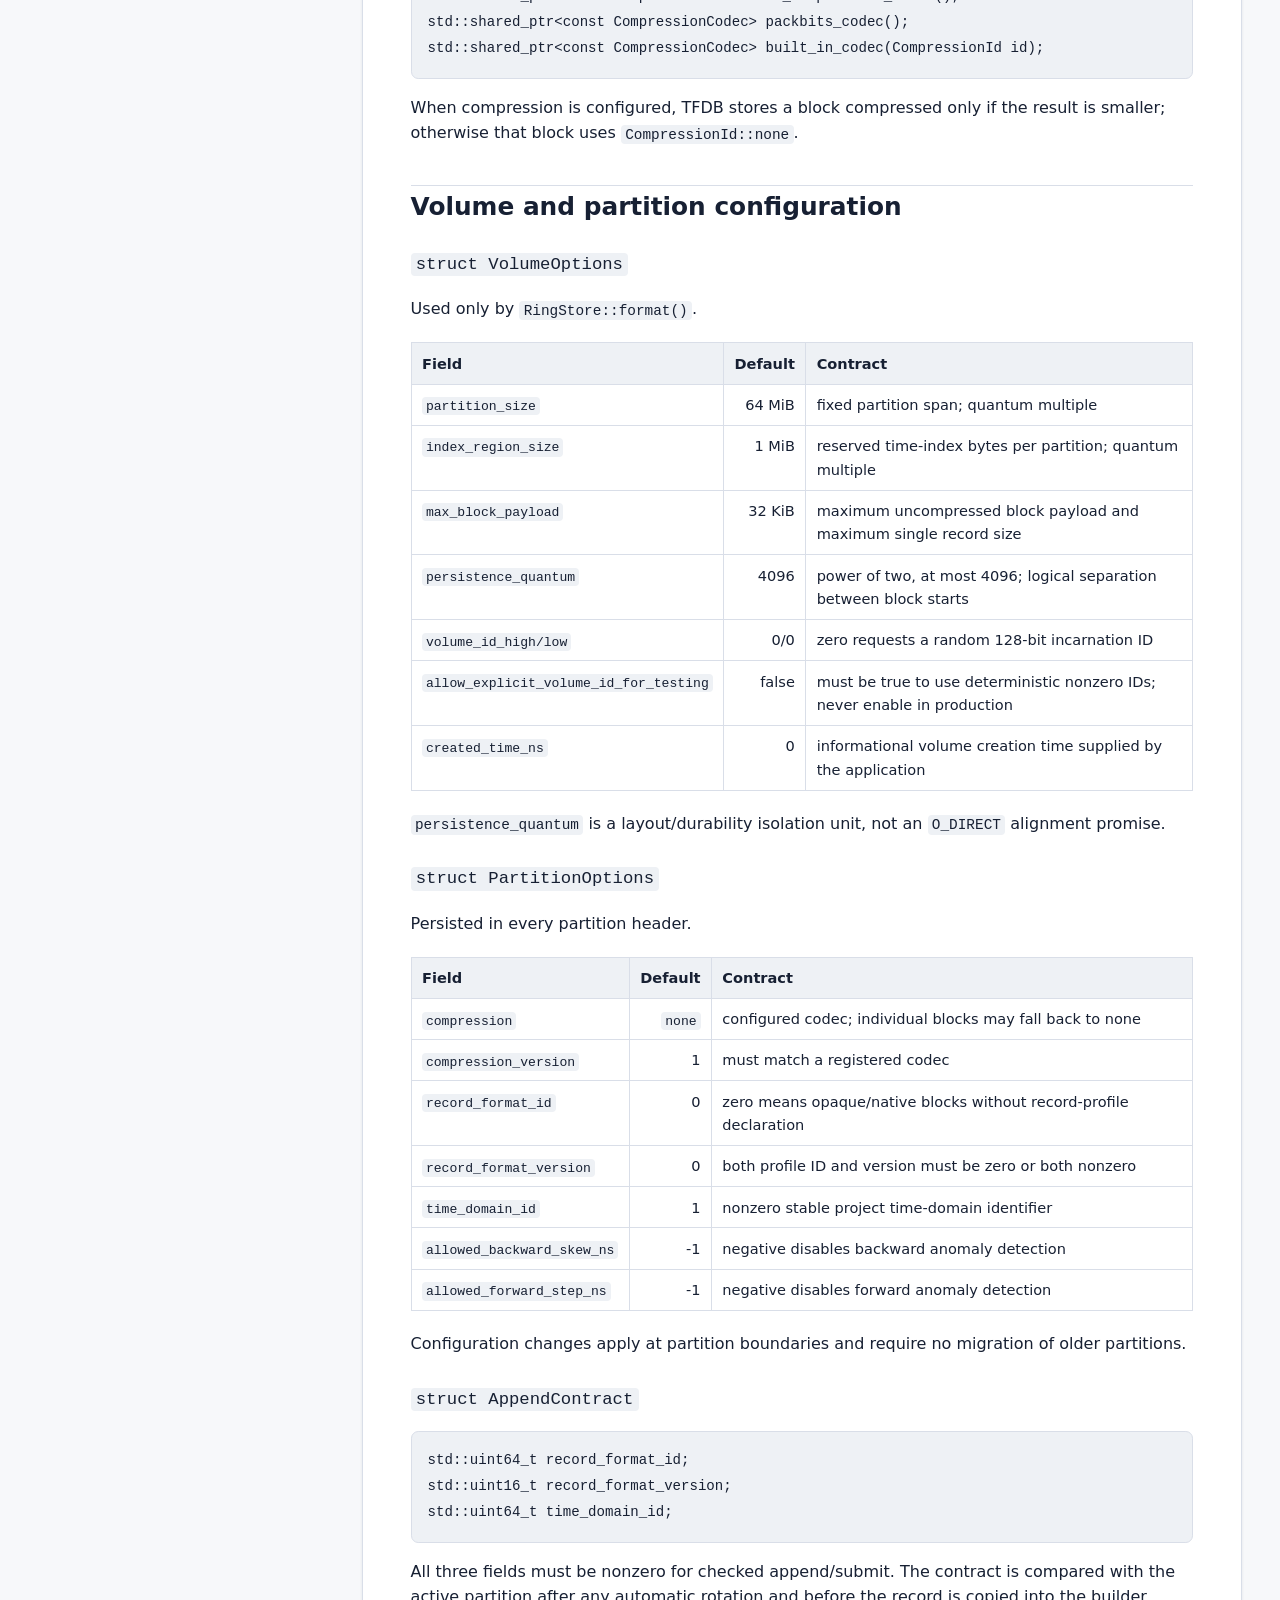
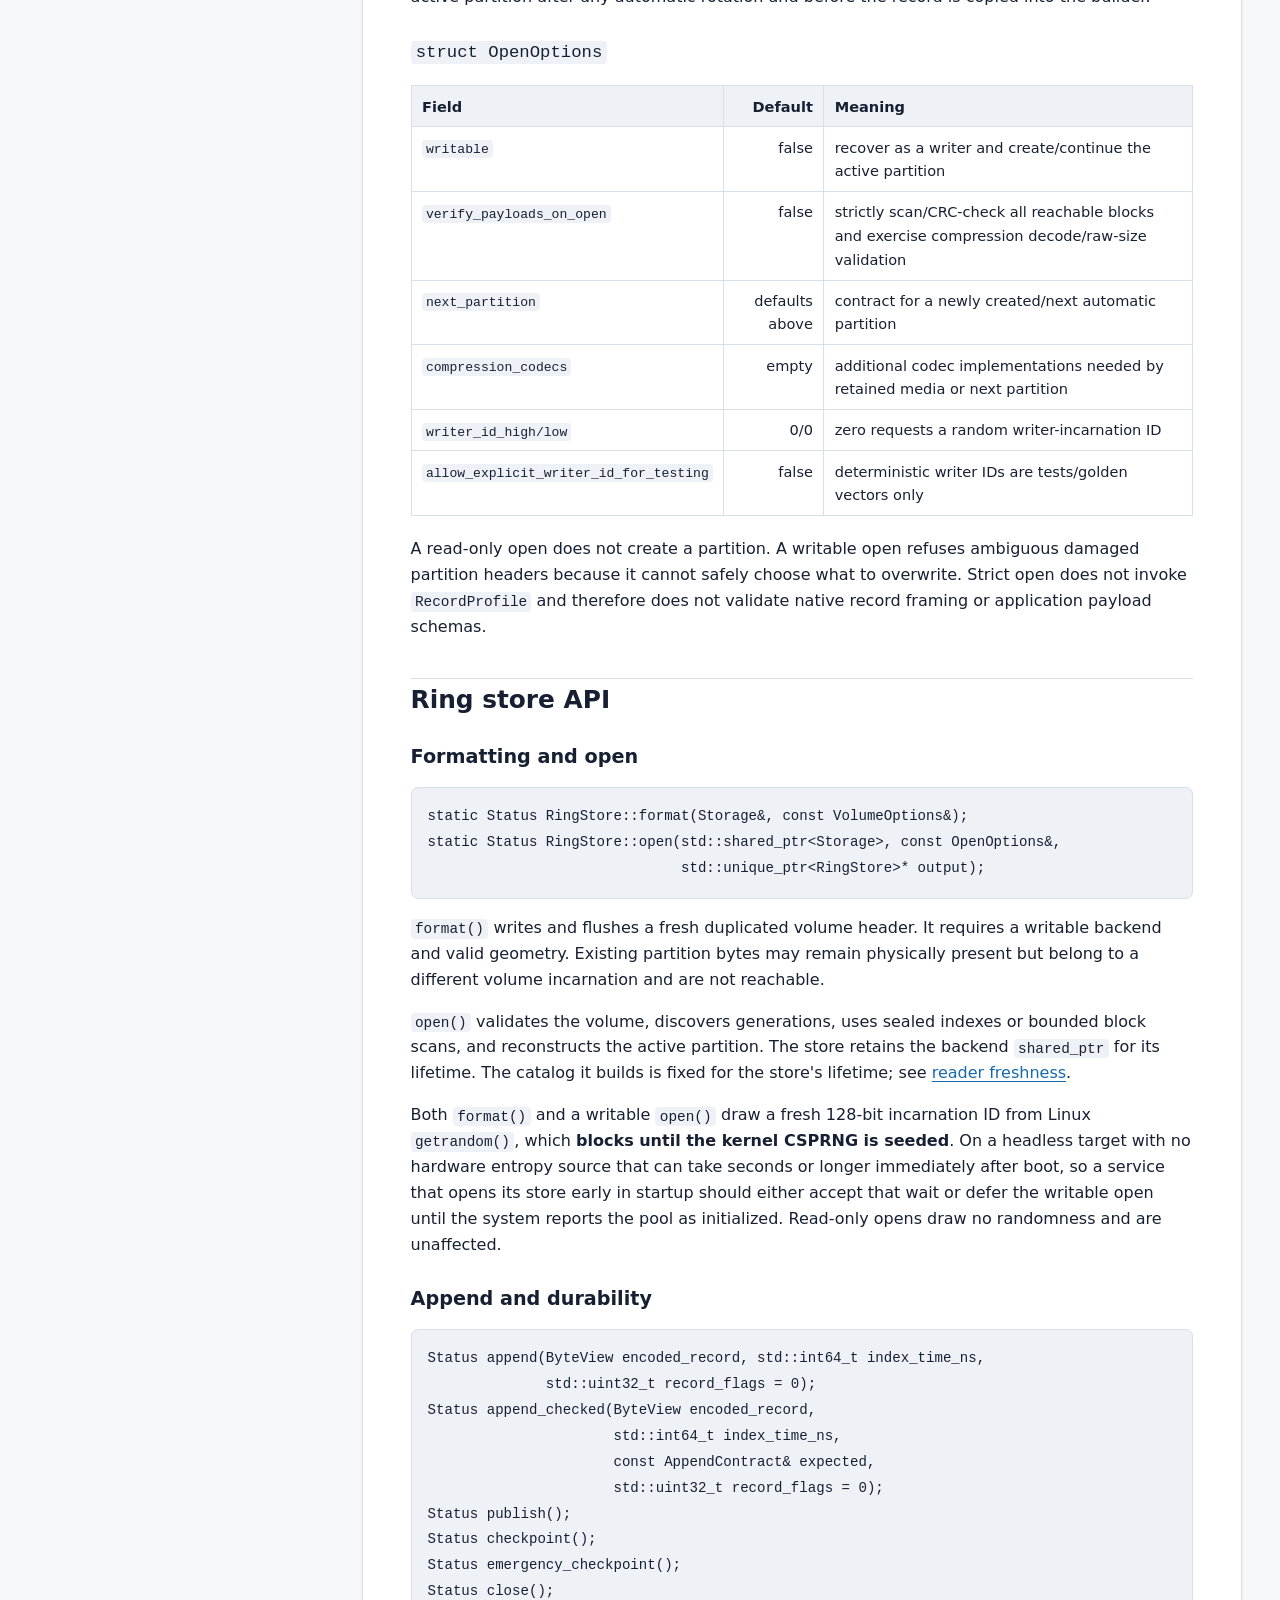
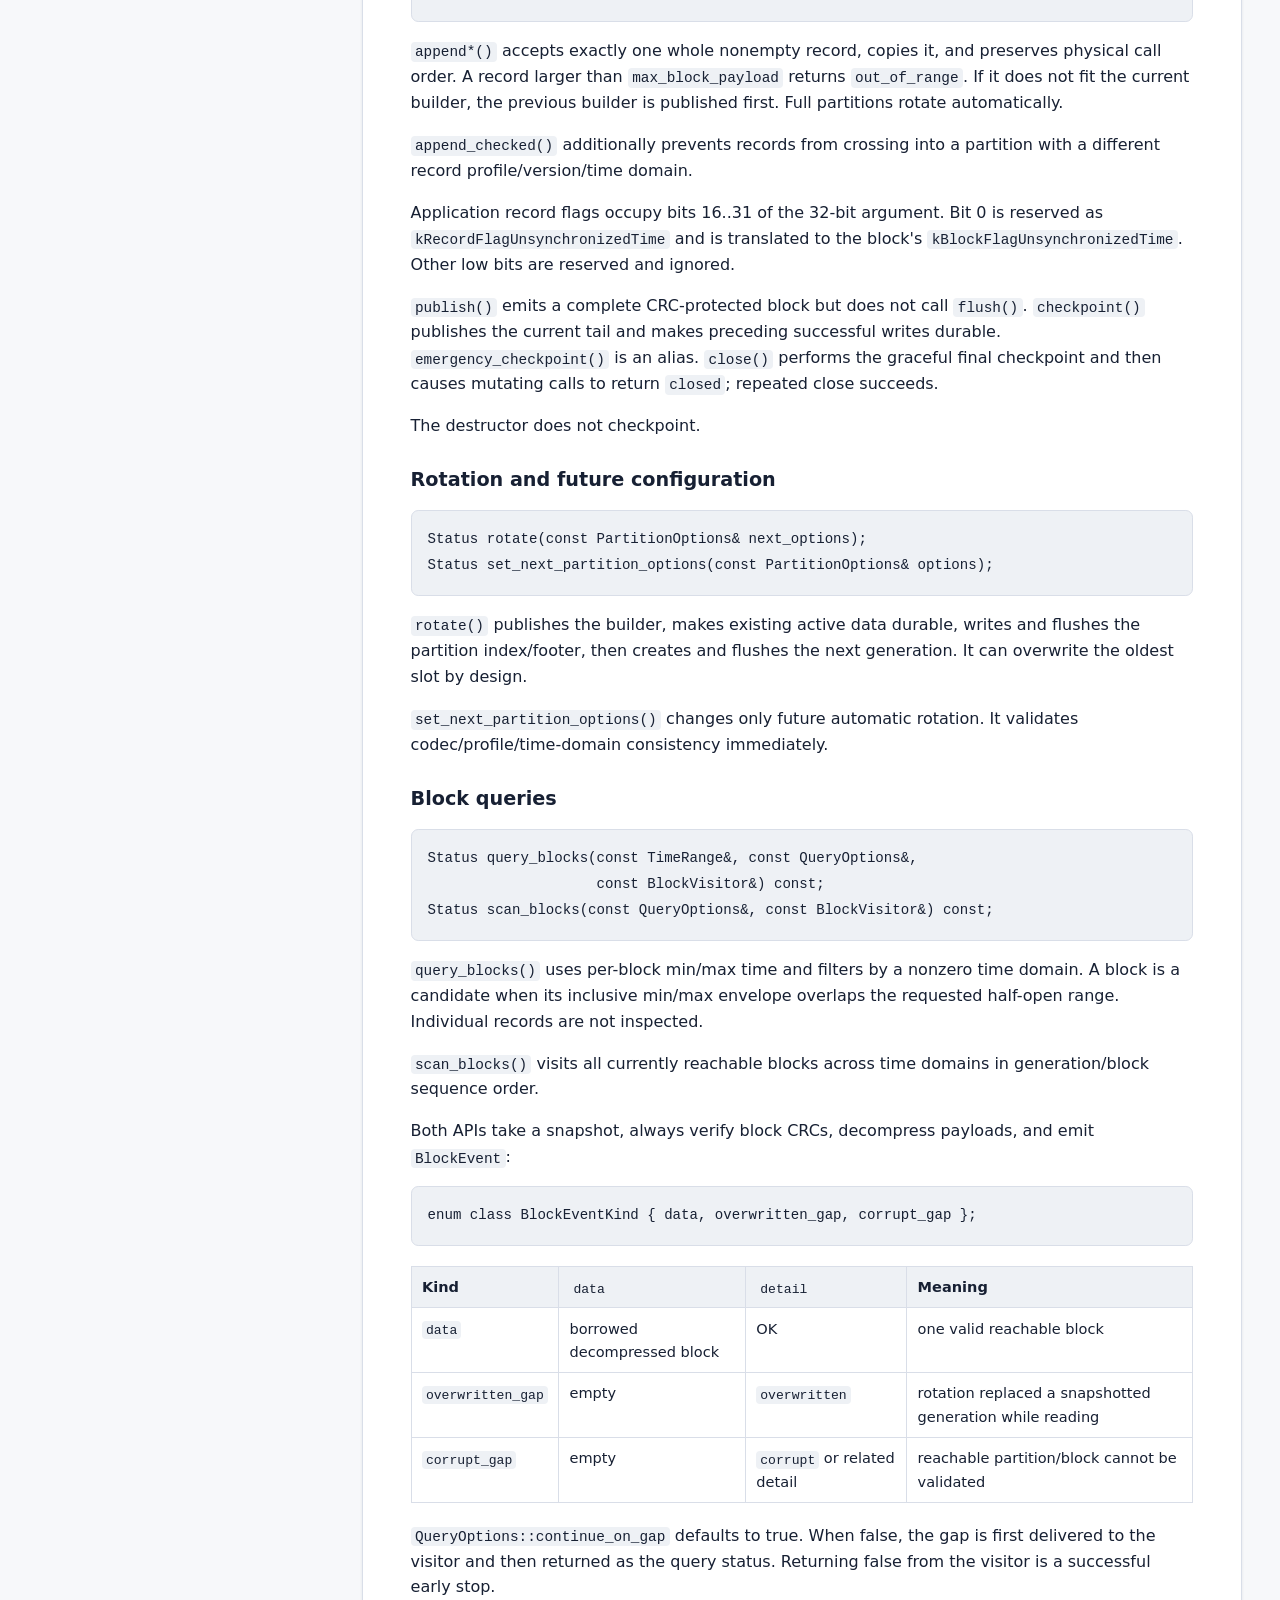
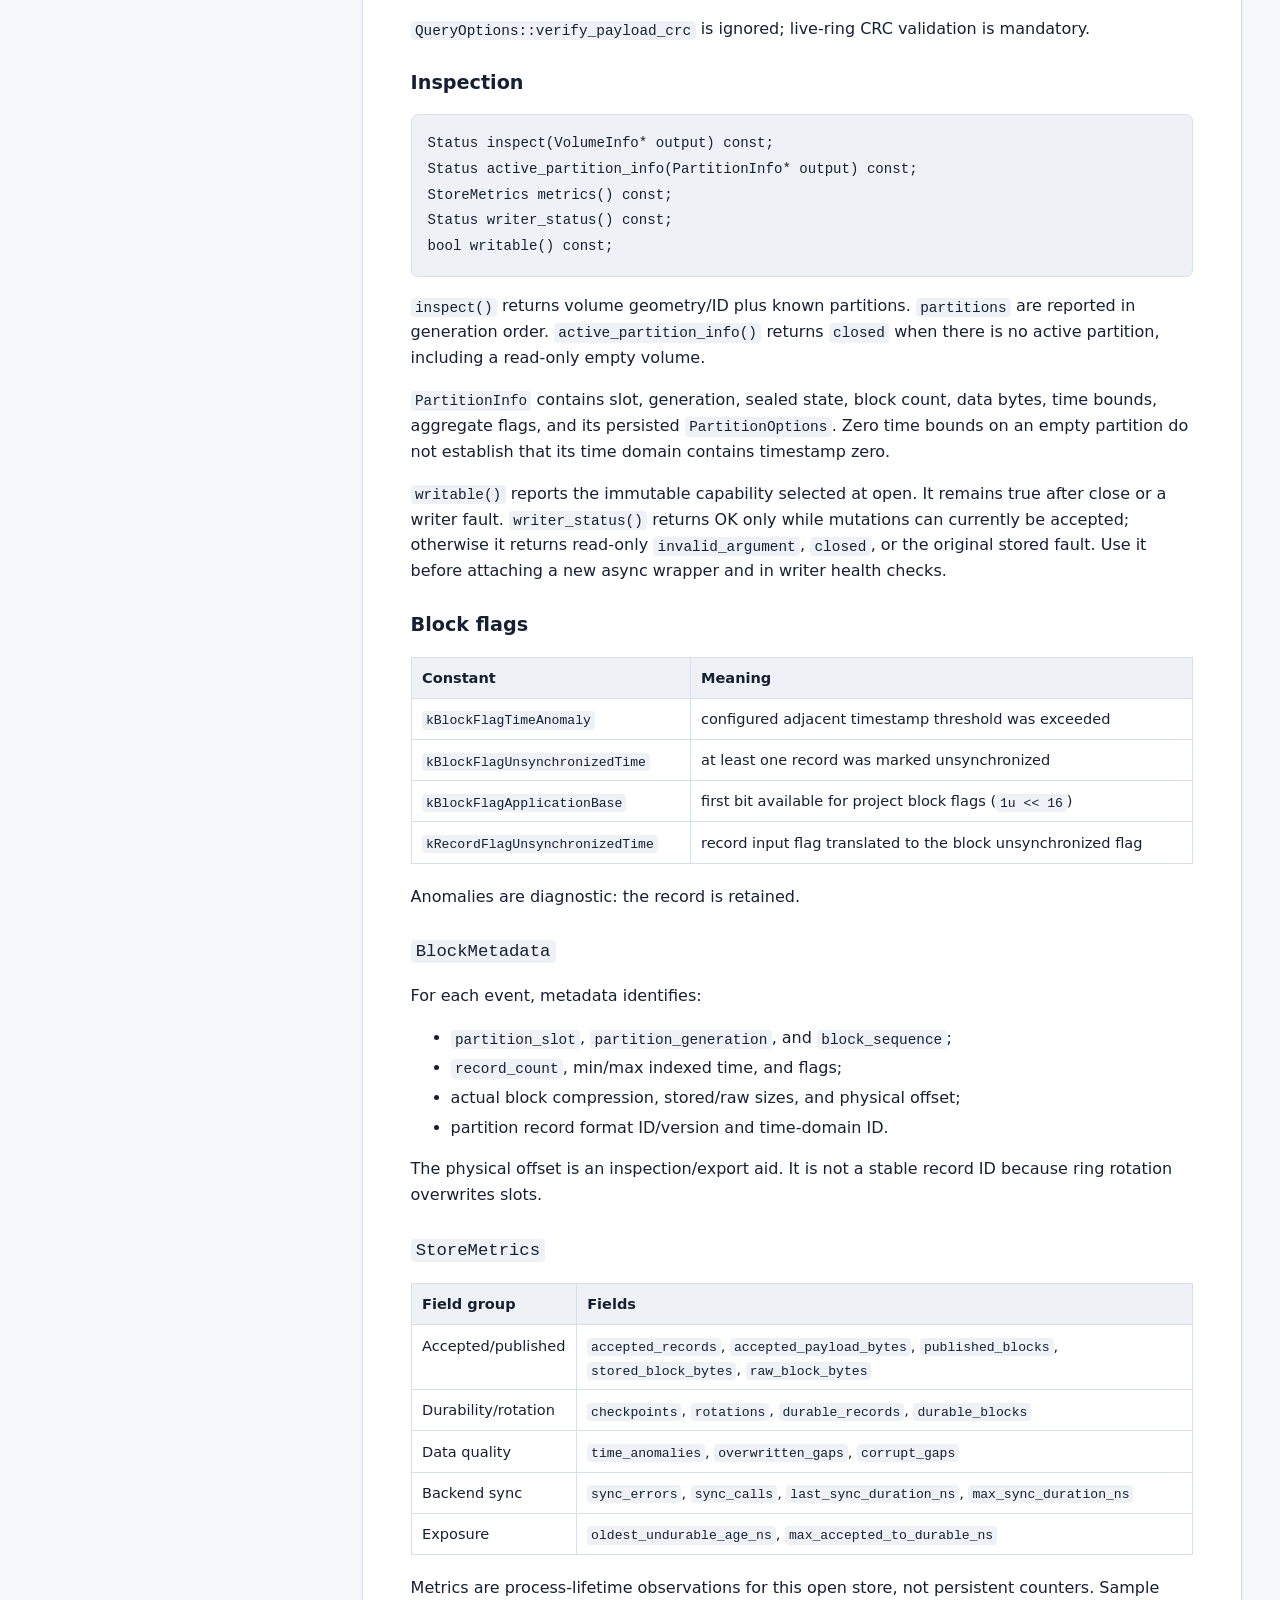
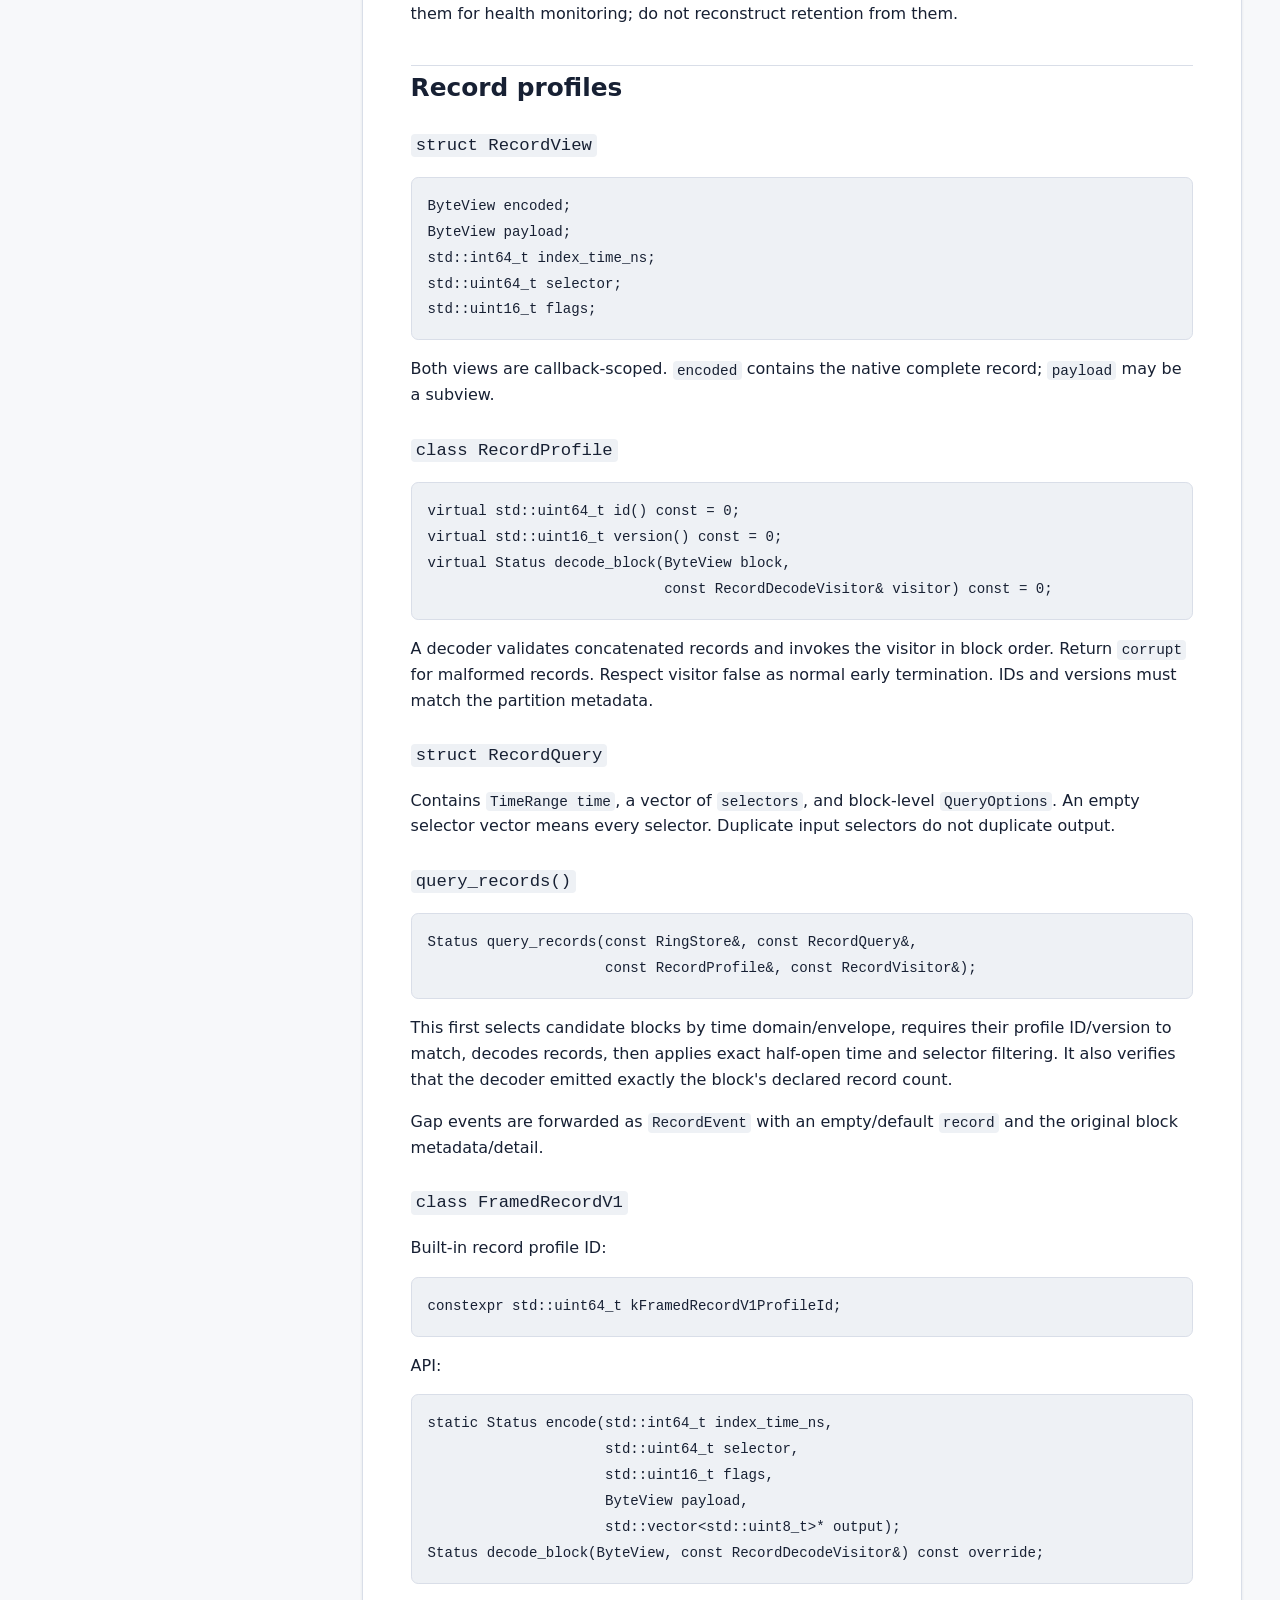
==== commit 844b1917: "docs: state the reader-freshness, entropy, and lifetime contracts Three contracts held in the implem" ====
--- a/docs/html/api.html
+++ b/docs/html/api.html
@@ -3,7 +3,7 @@
 <head>
   <meta charset="utf-8">
   <meta name="viewport" content="width=device-width, initial-scale=1">
-  <meta name="tfdb-source-sha256" content="e14b0d95d3cedc19314f53aae8ef6f78251242bd01f6a009c5259c10f98c5fce">
+  <meta name="tfdb-source-sha256" content="2428d7801911638e9da8b18b3b2ccdae4dc6be5cbc5c6f94e47f2446b3953dfd">
   <title>TFDB C++14 API reference — TFDB</title>
   <link rel="stylesheet" href="style.css">
 </head>
@@ -125,6 +125,29 @@
 mix direct <code>RingStore</code> mutation with an active <code>AsyncWriter</code>; keep rotation,
 checkpoint, and shutdown under one integration owner. The <code>Storage</code> backend
 must support concurrent positional reads and one positional writer.</p>
+<p><code>AsyncWriter</code> holds a reference, not ownership. The <code>RingStore</code> it wraps must
+outlive it; destroy or <code>stop()</code> the wrapper before the store.</p>
+<h4 id="reader-freshness">Reader freshness</h4>
+<p>A <code>RingStore</code> builds its partition catalog during <code>open()</code> and never refreshes
+it. Consequences differ by topology:</p>
+<ul>
+<li>readers sharing the writer's <code>RingStore</code> observe every published block,
+because the writer updates that one catalog;</li>
+<li>a separate read-only <code>RingStore</code> over the same media — in this process or
+another — observes exactly the volume as of its own <code>open()</code>. Blocks
+published afterwards are invisible to it for its whole lifetime.</li>
+</ul>
+<p>An external process that follows a live volume must therefore reopen to advance
+its view, not merely repeat the query. Reopening repeats recovery, including a
+bounded block scan of any partition without a valid footer, so poll intervals
+should be chosen against measured reopen cost on the target media rather than
+assumed to be free.</p>
+<h4 id="blocking-and-observability">Blocking and observability</h4>
+<p><code>checkpoint()</code>, <code>close()</code>, and rotation call the backend flush while holding the
+store's internal lock. Every other <code>RingStore</code> entry point, including
+<code>metrics()</code>, <code>writer_status()</code>, <code>inspect()</code>, and <code>query_blocks()</code>, waits behind
+an in-flight flush. Size a health monitor's own timeouts accordingly: on a
+stalling device the observation blocks for as long as the flush does.</p>
 <h2 id="status-api">Status API</h2>
 <h3 id="enum-class-statuscode"><code>enum class StatusCode</code></h3>
 <div class="table-wrap"><table class="data-table">
@@ -553,7 +576,15 @@
 reachable.</p>
 <p><code>open()</code> validates the volume, discovers generations, uses sealed indexes or
 bounded block scans, and reconstructs the active partition. The store retains
-the backend <code>shared_ptr</code> for its lifetime.</p>
+the backend <code>shared_ptr</code> for its lifetime. The catalog it builds is fixed for
+the store's lifetime; see <a href="#reader-freshness">reader freshness</a>.</p>
+<p>Both <code>format()</code> and a writable <code>open()</code> draw a fresh 128-bit incarnation ID
+from Linux <code>getrandom()</code>, which <strong>blocks until the kernel CSPRNG is seeded</strong>.
+On a headless target with no hardware entropy source that can take seconds or
+longer immediately after boot, so a service that opens its store early in
+startup should either accept that wait or defer the writable open until the
+system reports the pool as initialized. Read-only opens draw no randomness and
+are unaffected.</p>
 <h3 id="append-and-durability">Append and durability</h3>
 <pre><code class="language-cpp">Status append(ByteView encoded_record, std::int64_t index_time_ns,
               std::uint32_t record_flags = 0);
@@ -928,7 +959,7 @@
 
       <footer class="page-footer">
         <p>Generated deterministically by <code>python3 docs/build_html.py</code>.</p>
-        <p>Source SHA-256: <span class="source-hash">e14b0d95d3cedc19314f53aae8ef6f78251242bd01f6a009c5259c10f98c5fce</span></p>
+        <p>Source SHA-256: <span class="source-hash">2428d7801911638e9da8b18b3b2ccdae4dc6be5cbc5c6f94e47f2446b3953dfd</span></p>
       </footer>
     </main>
   </div>
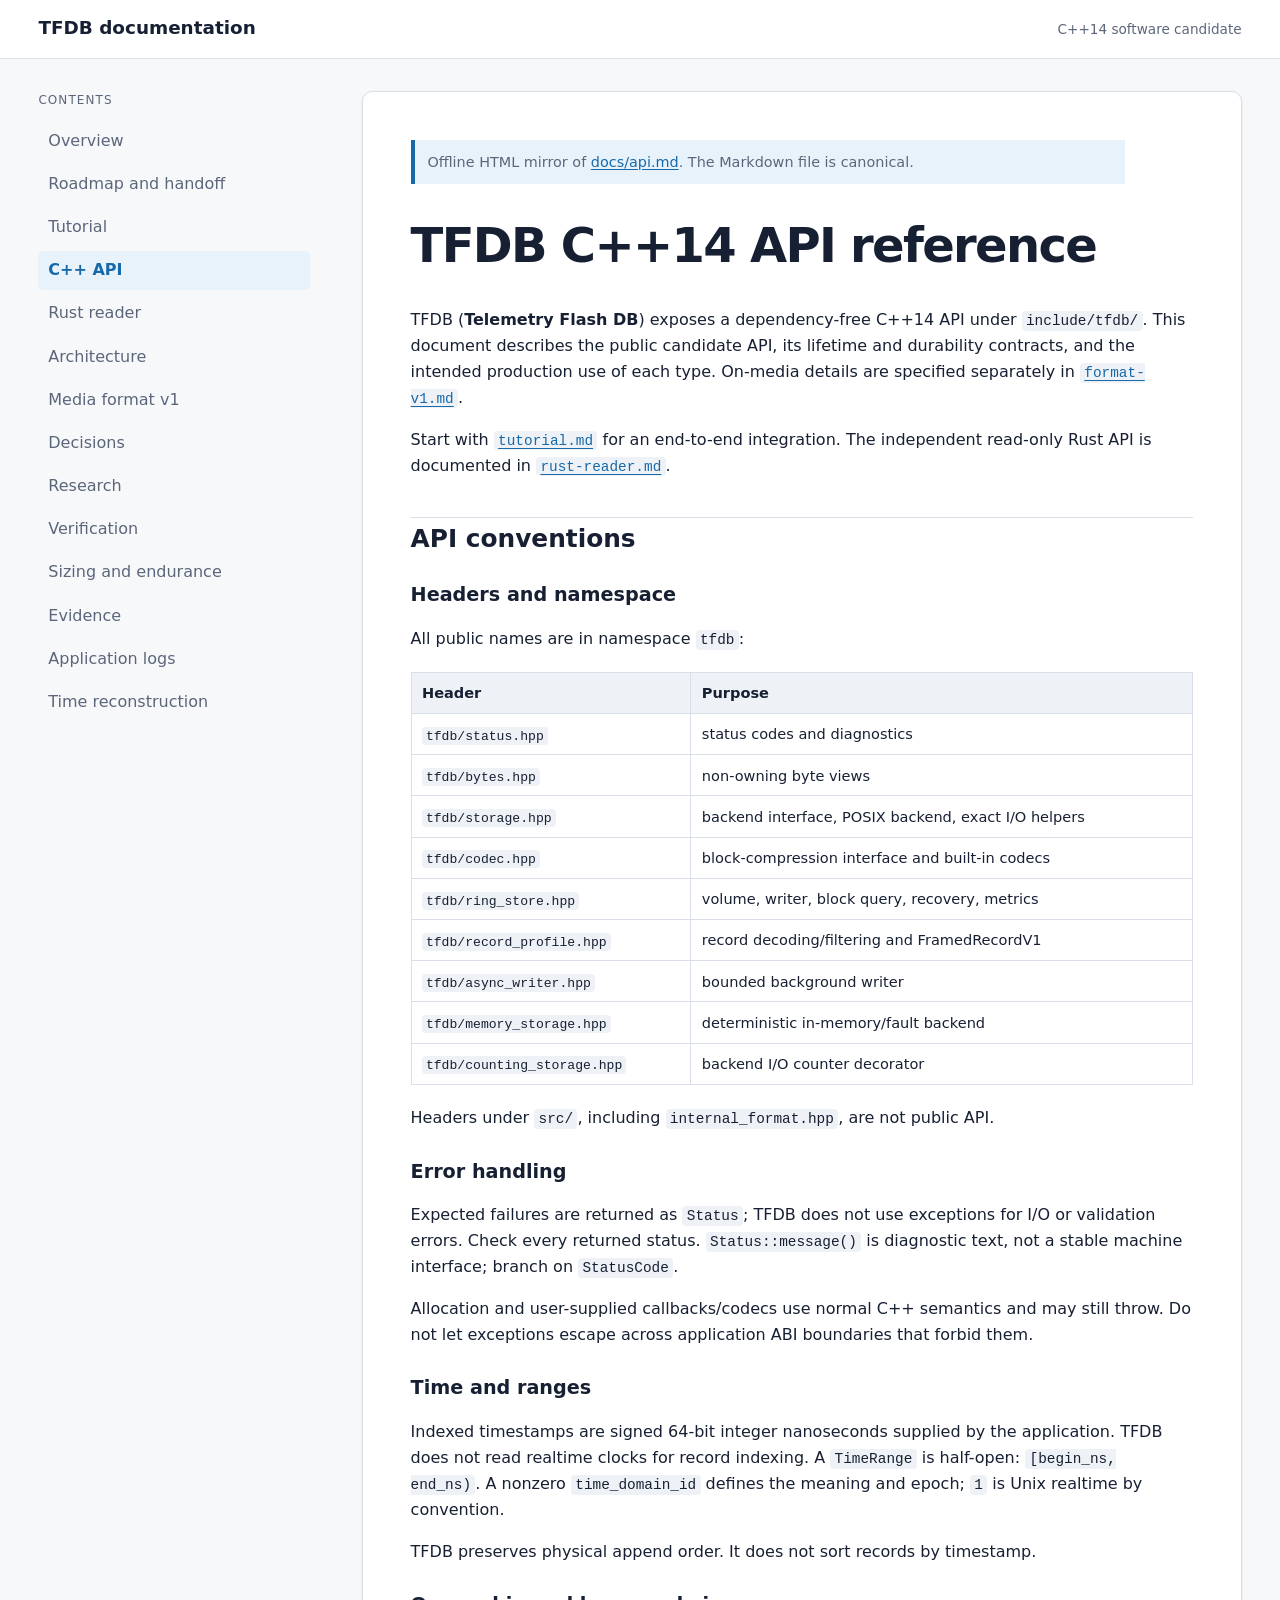
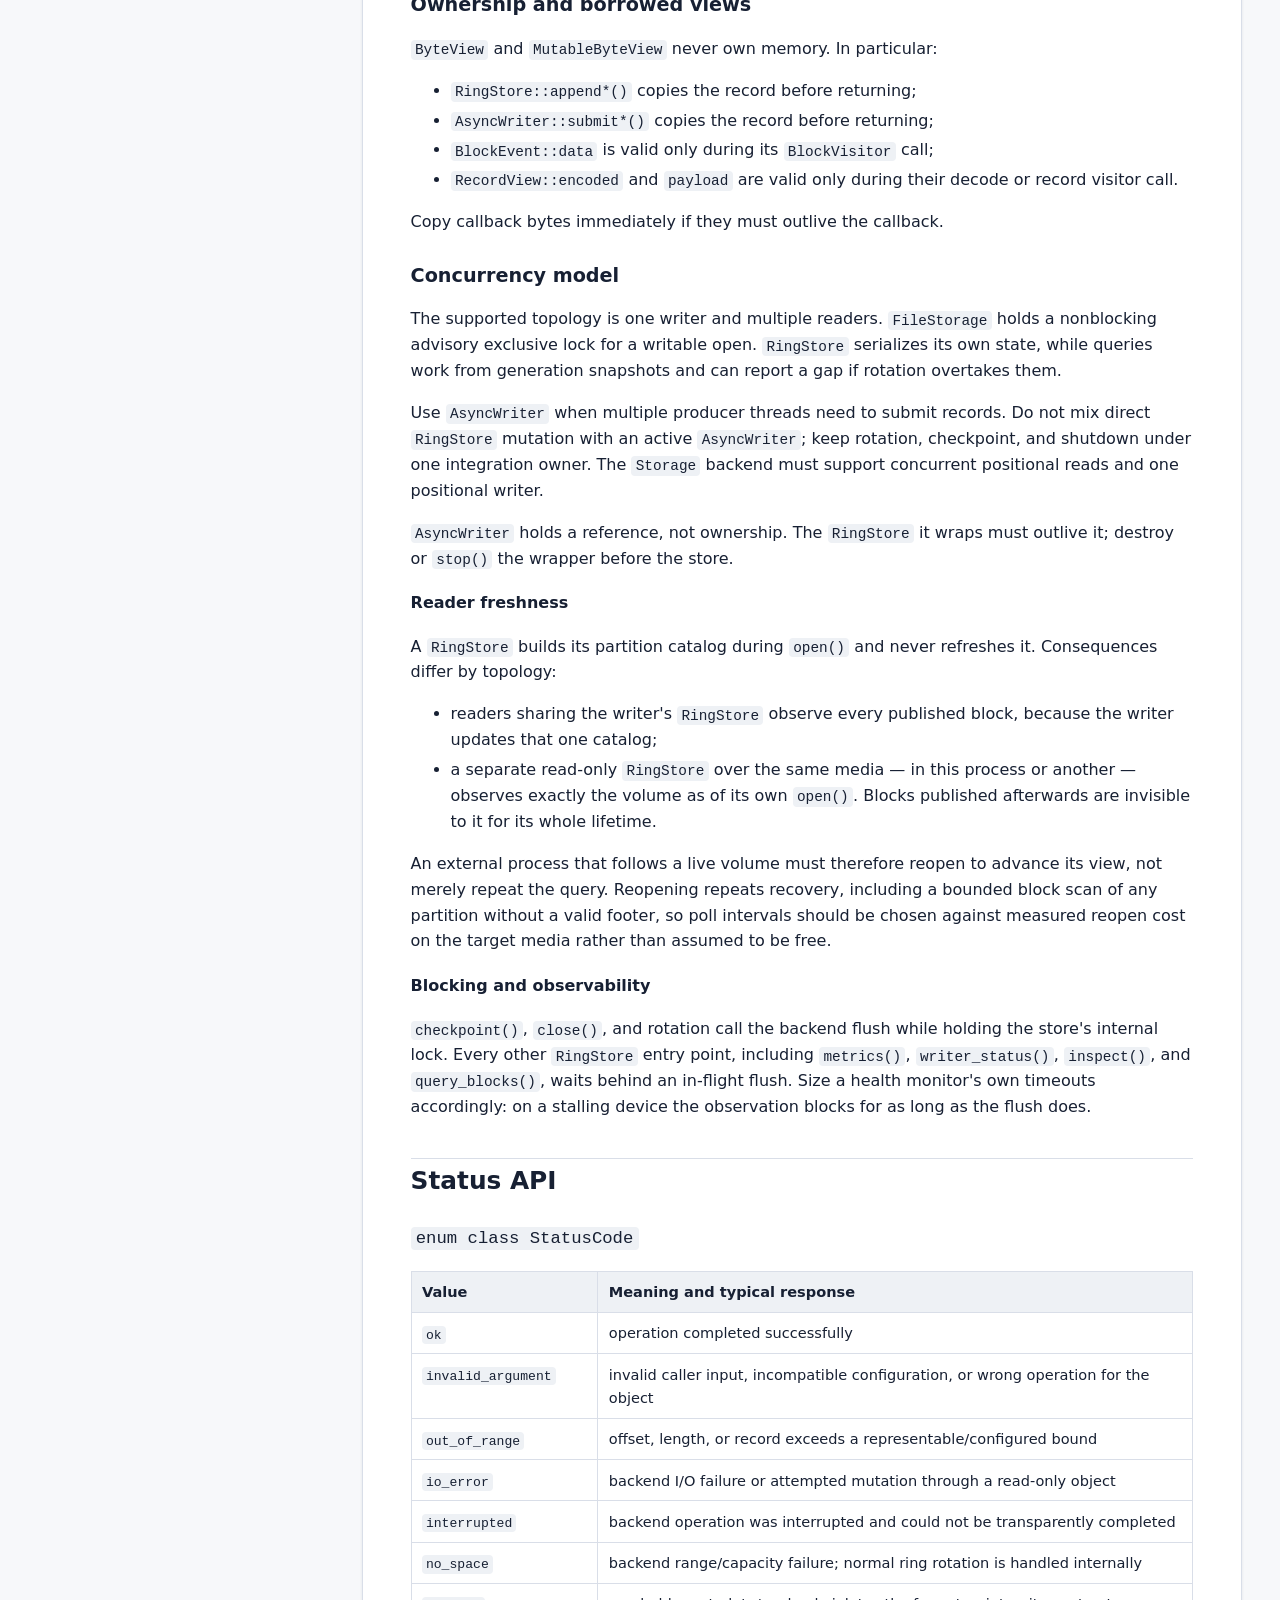
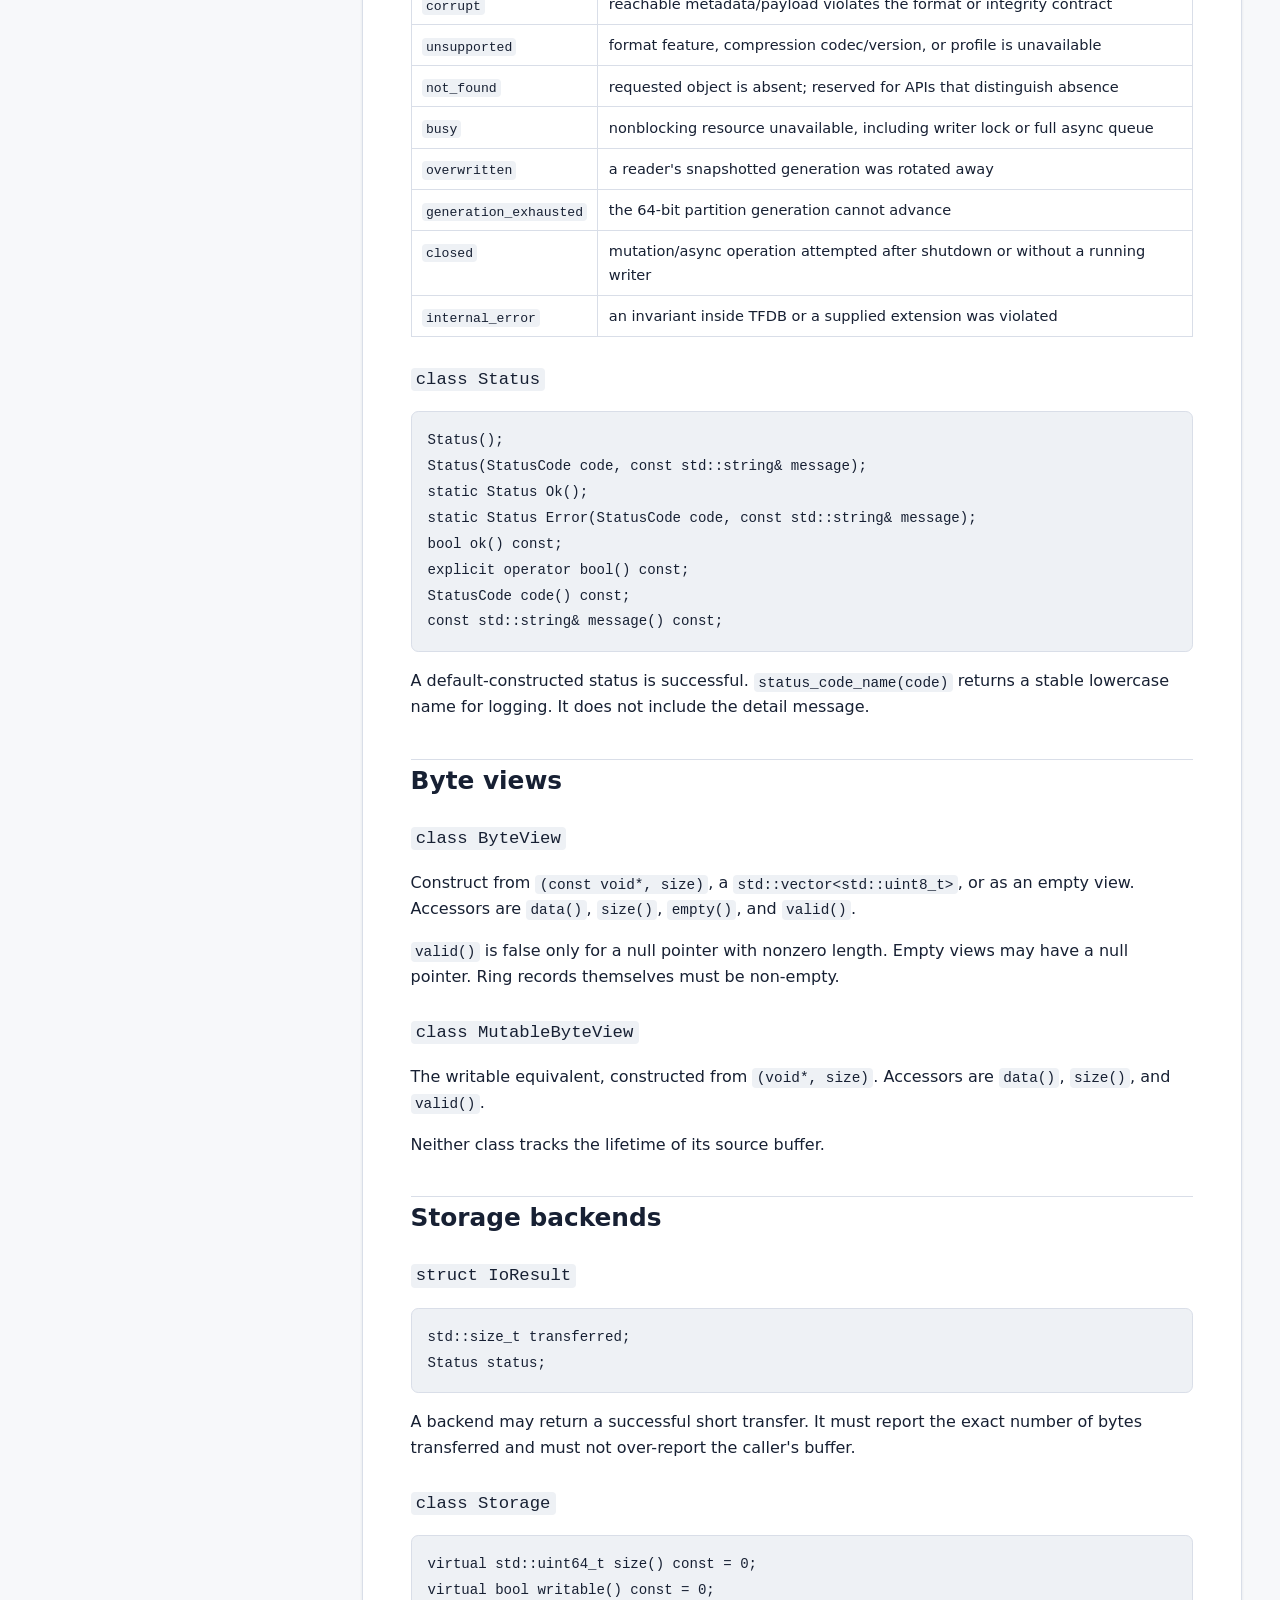
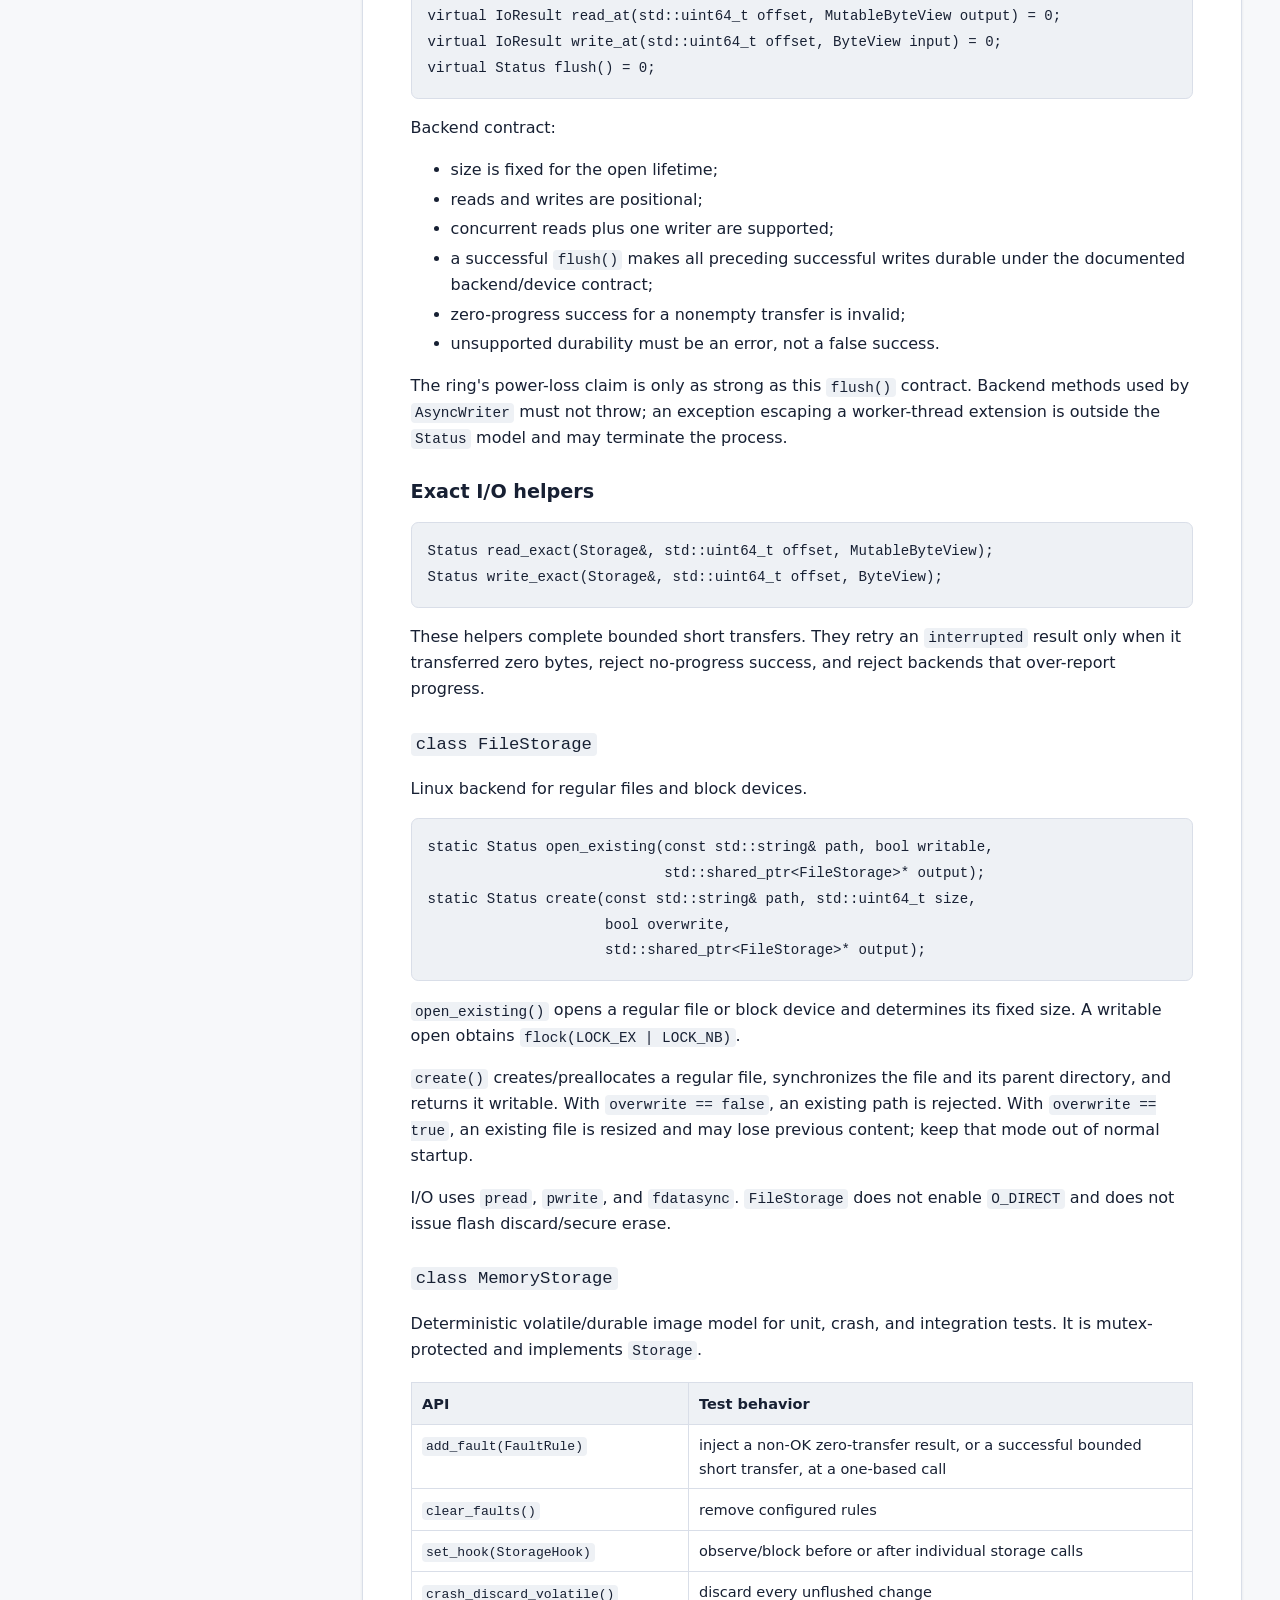
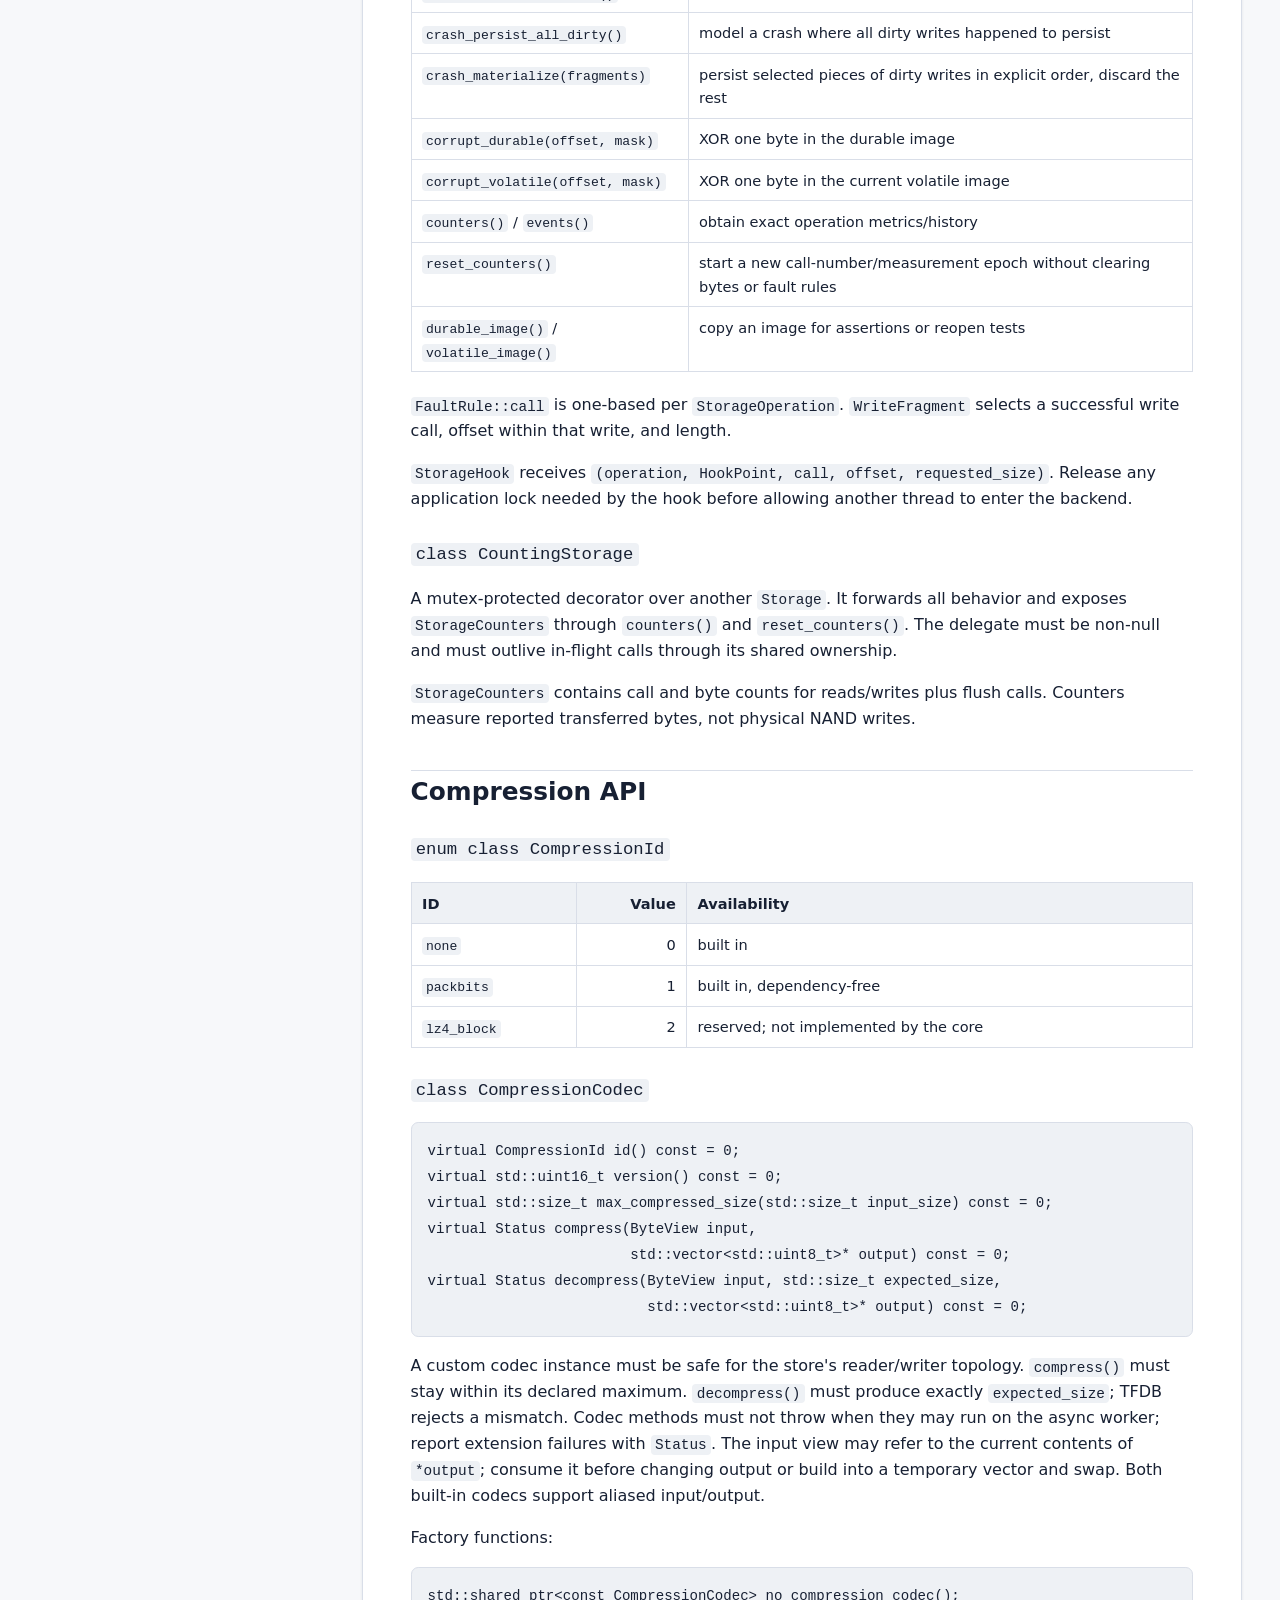
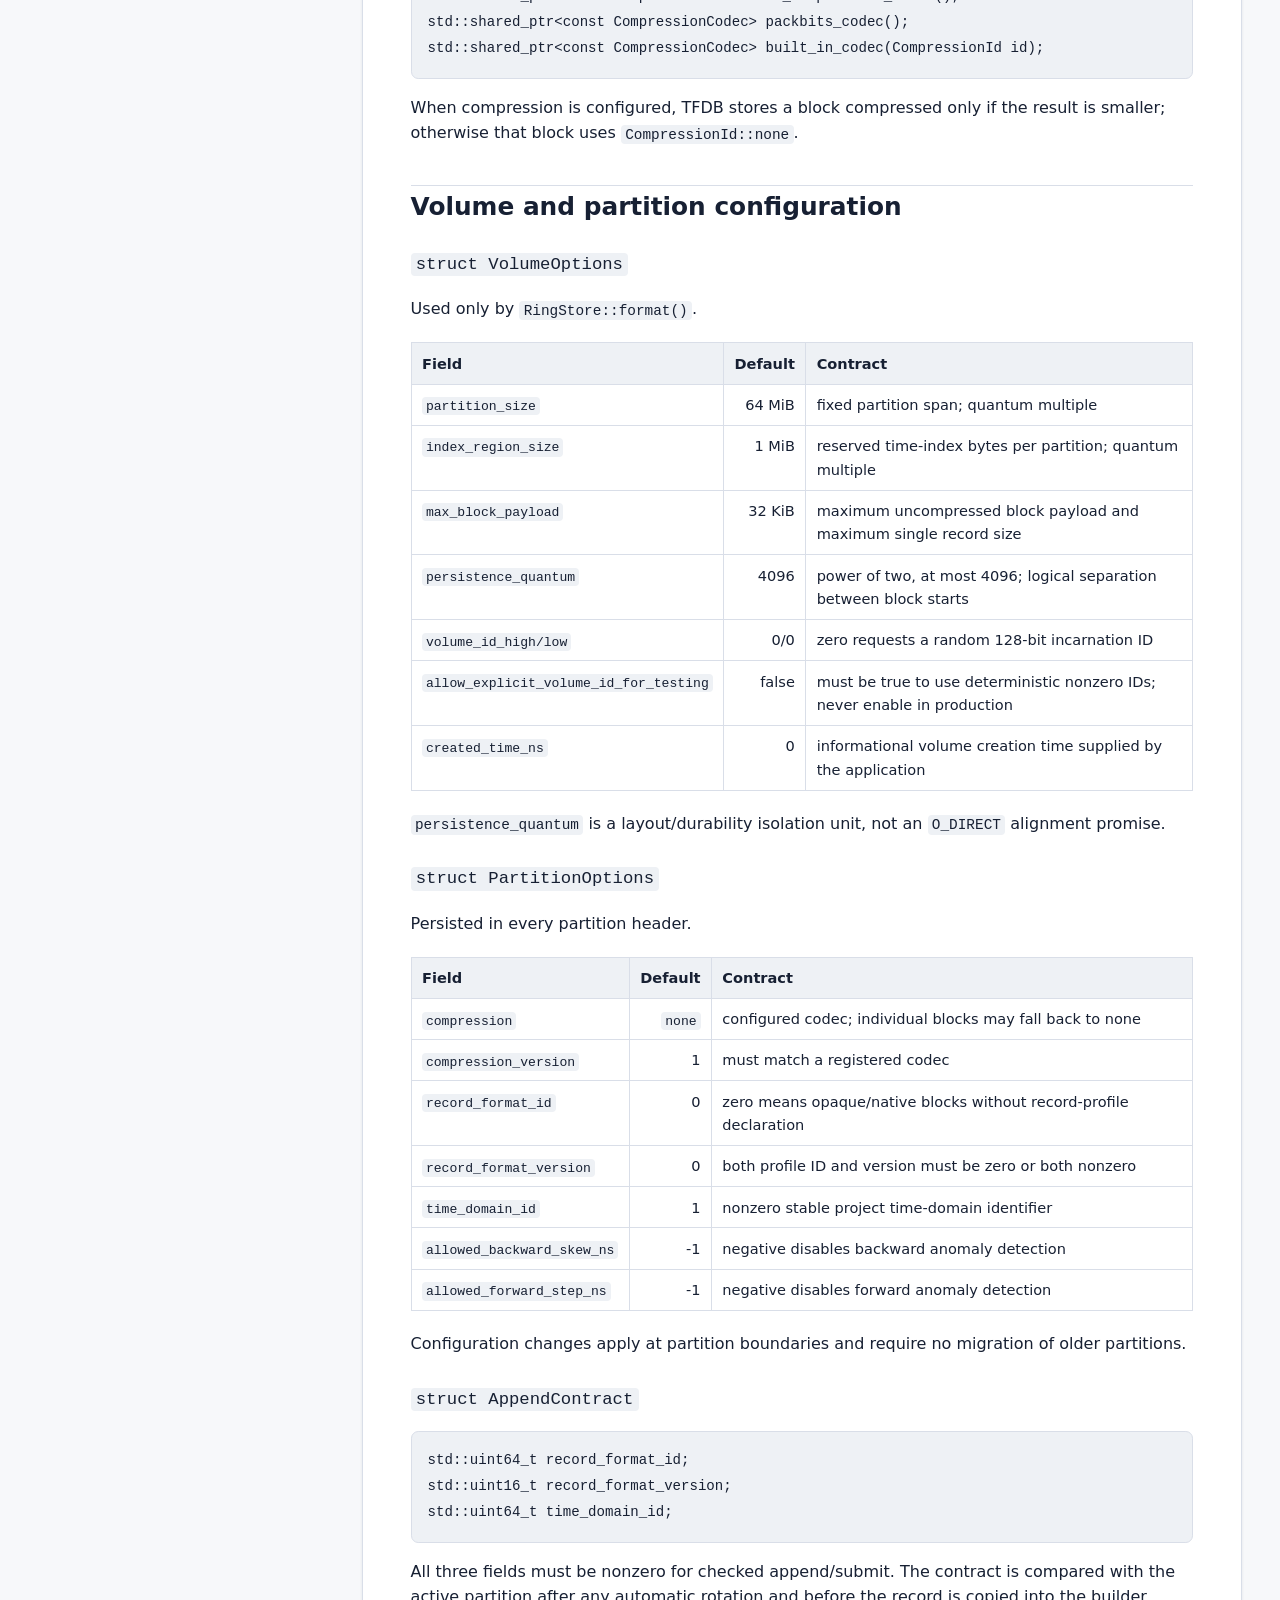
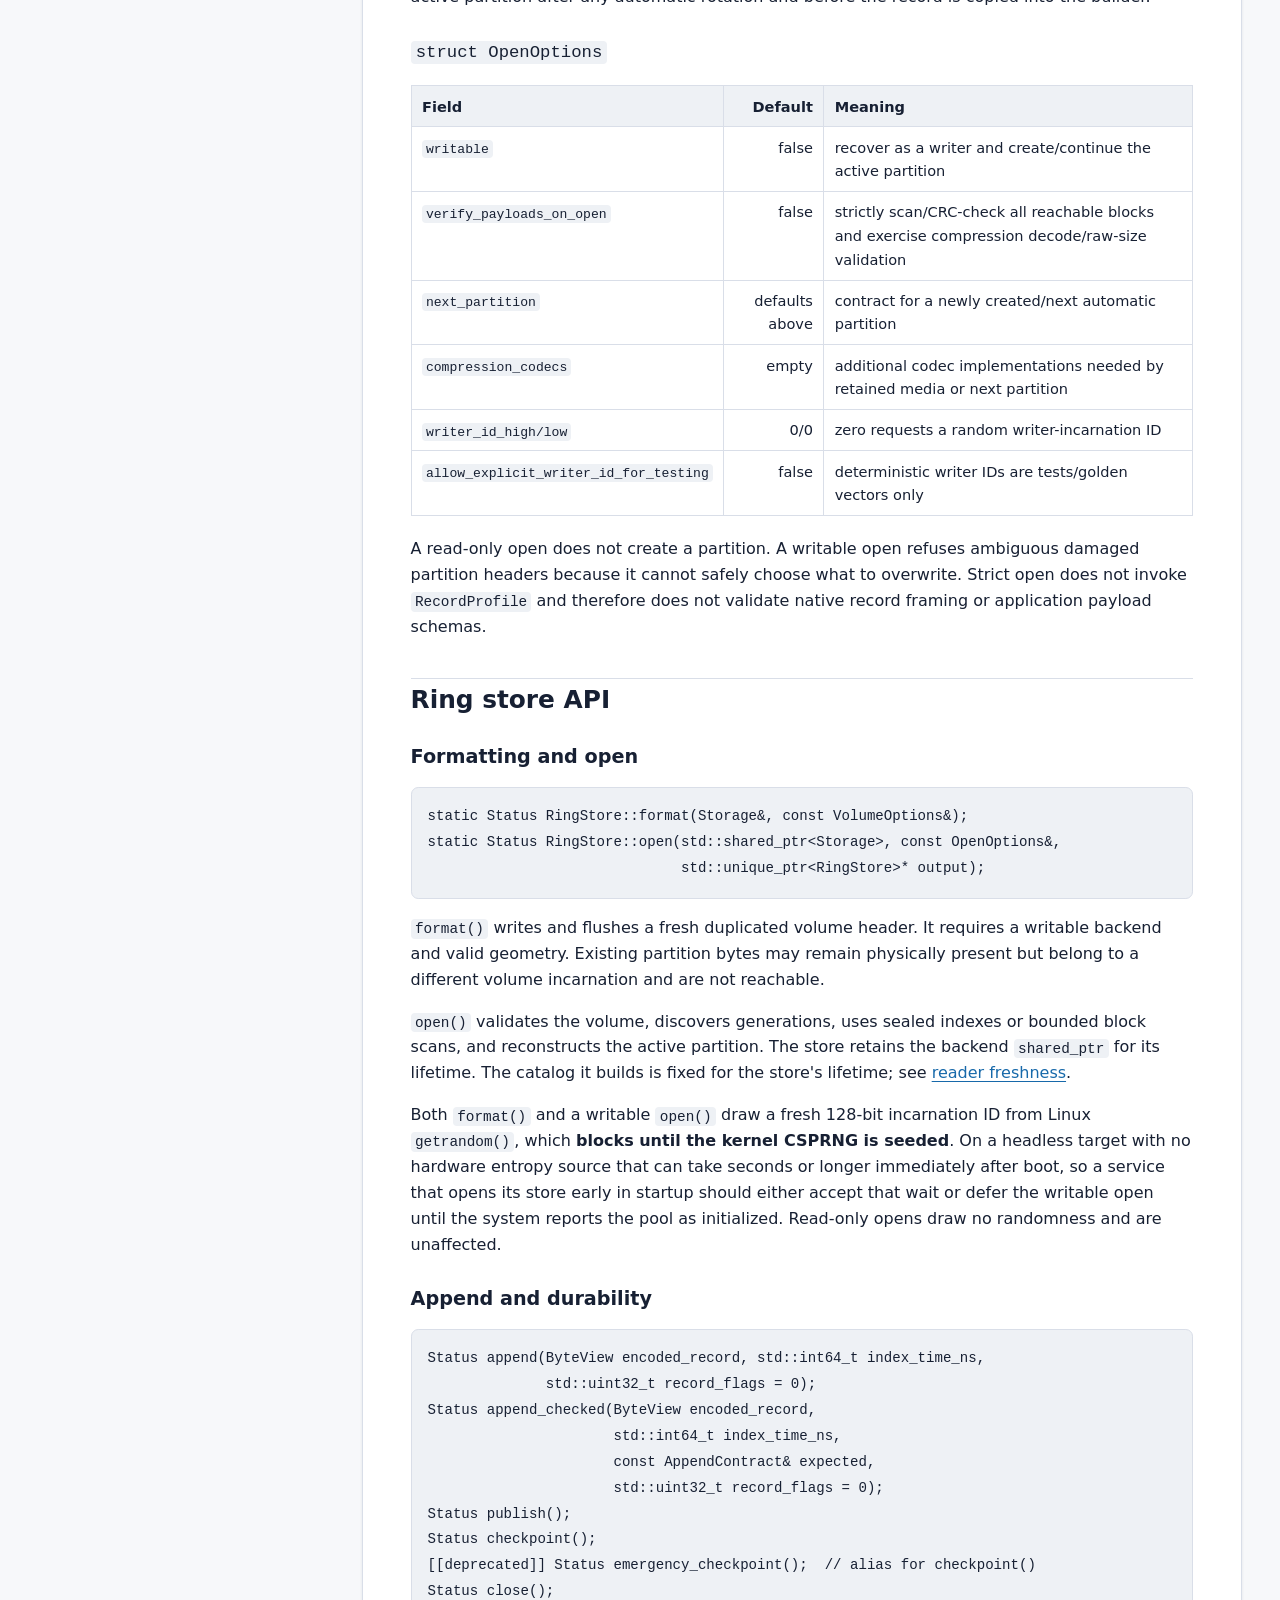
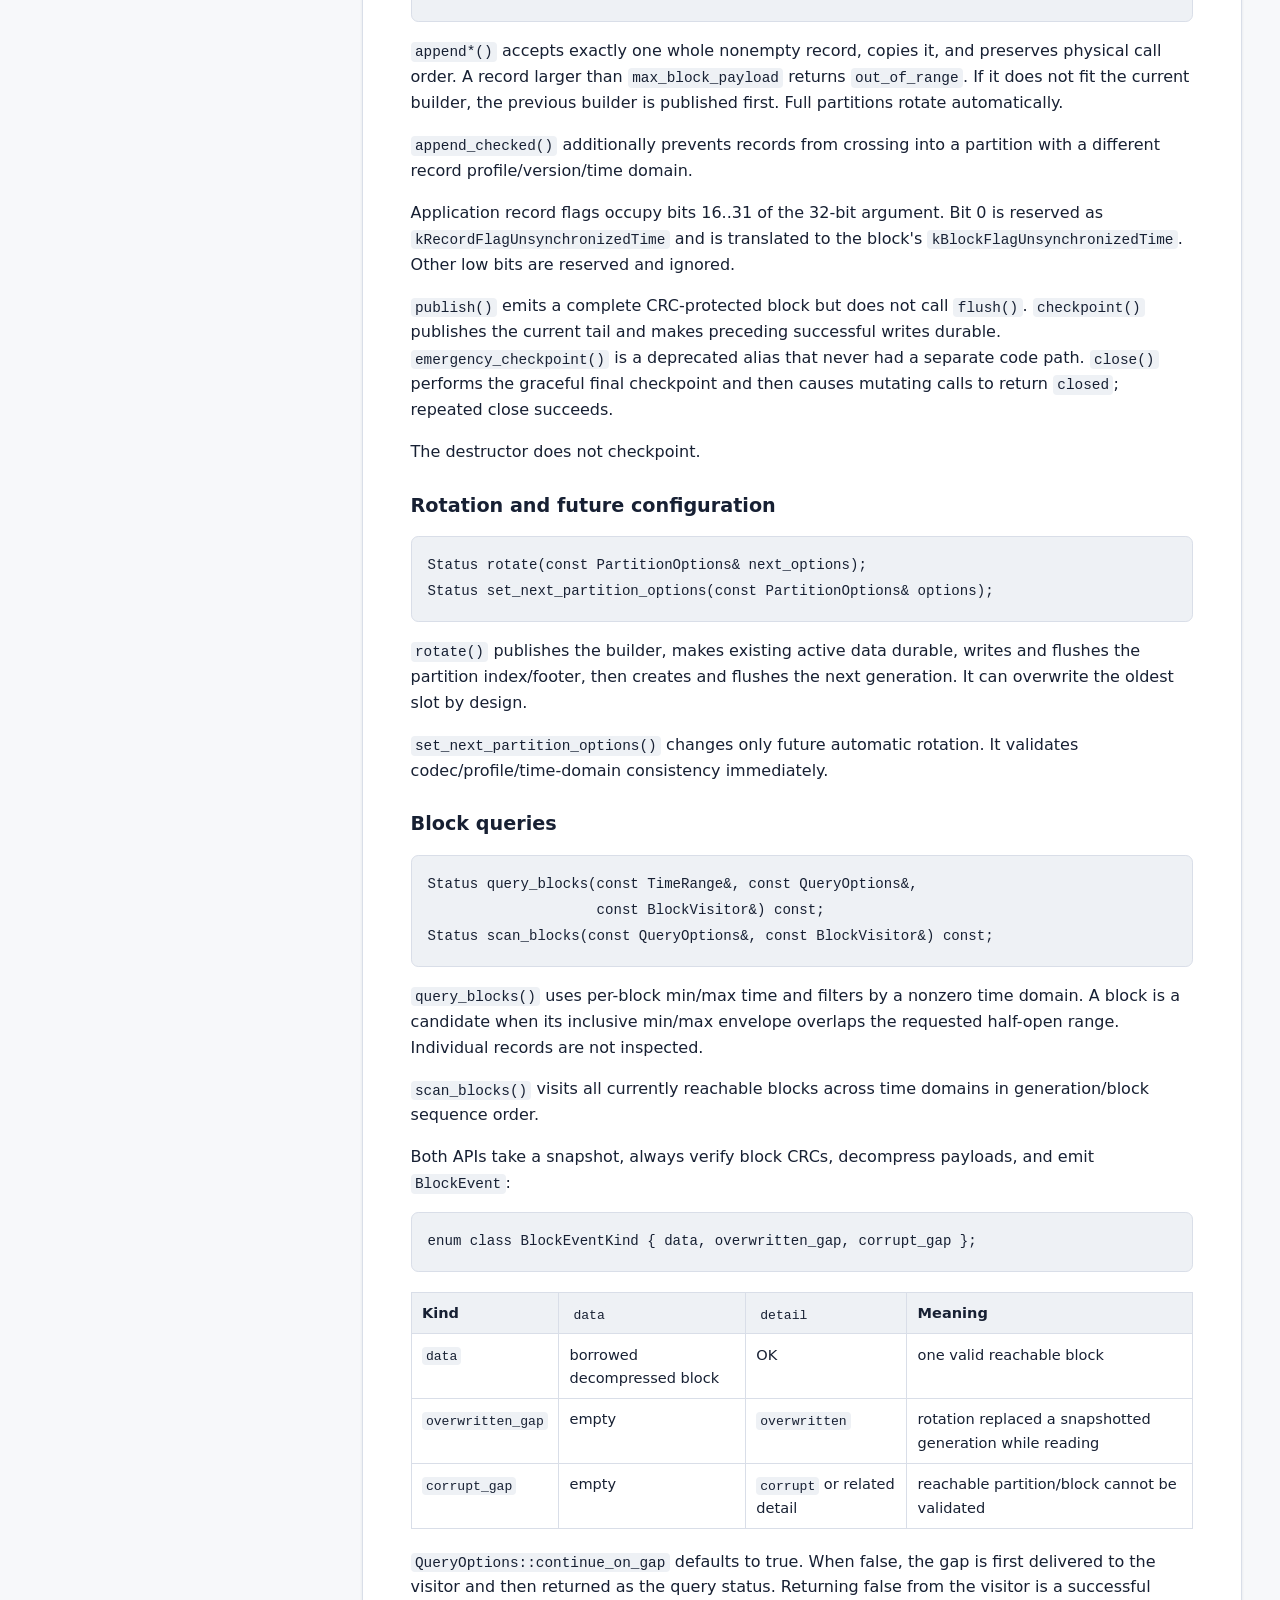
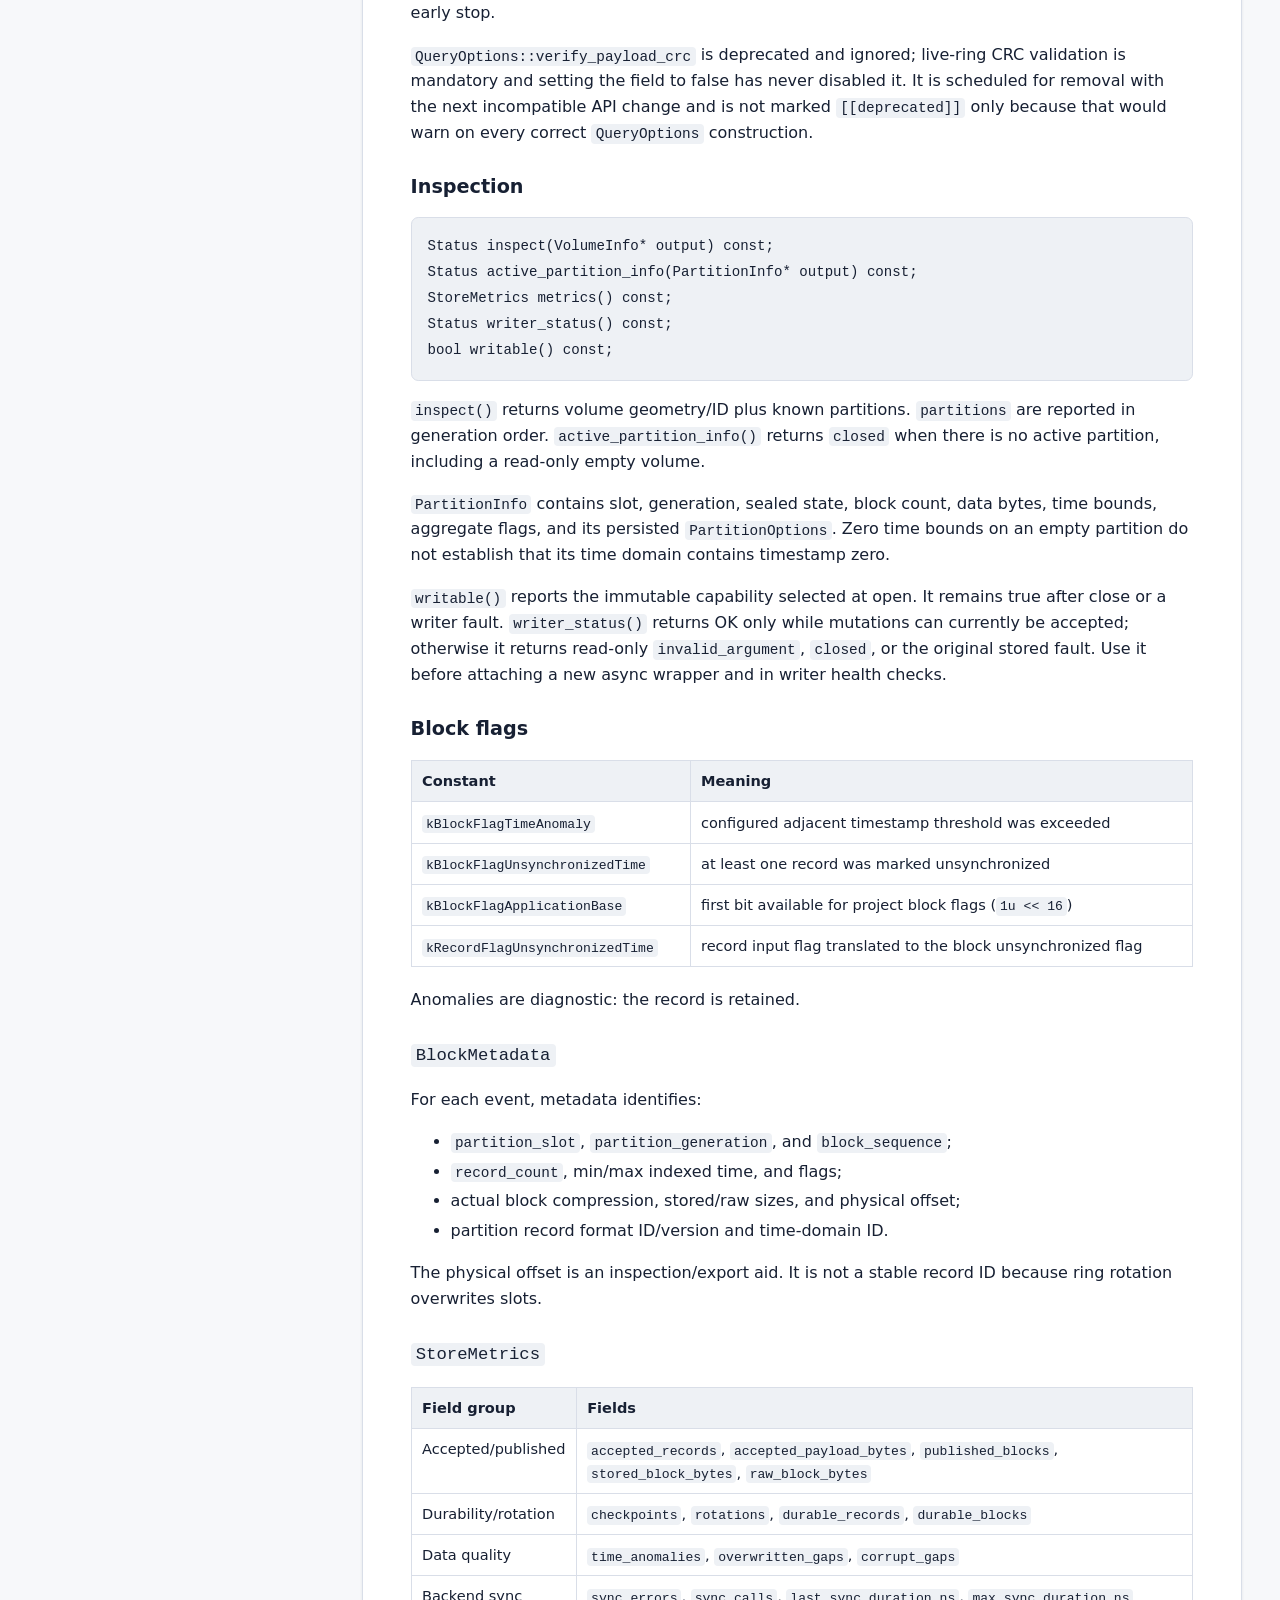
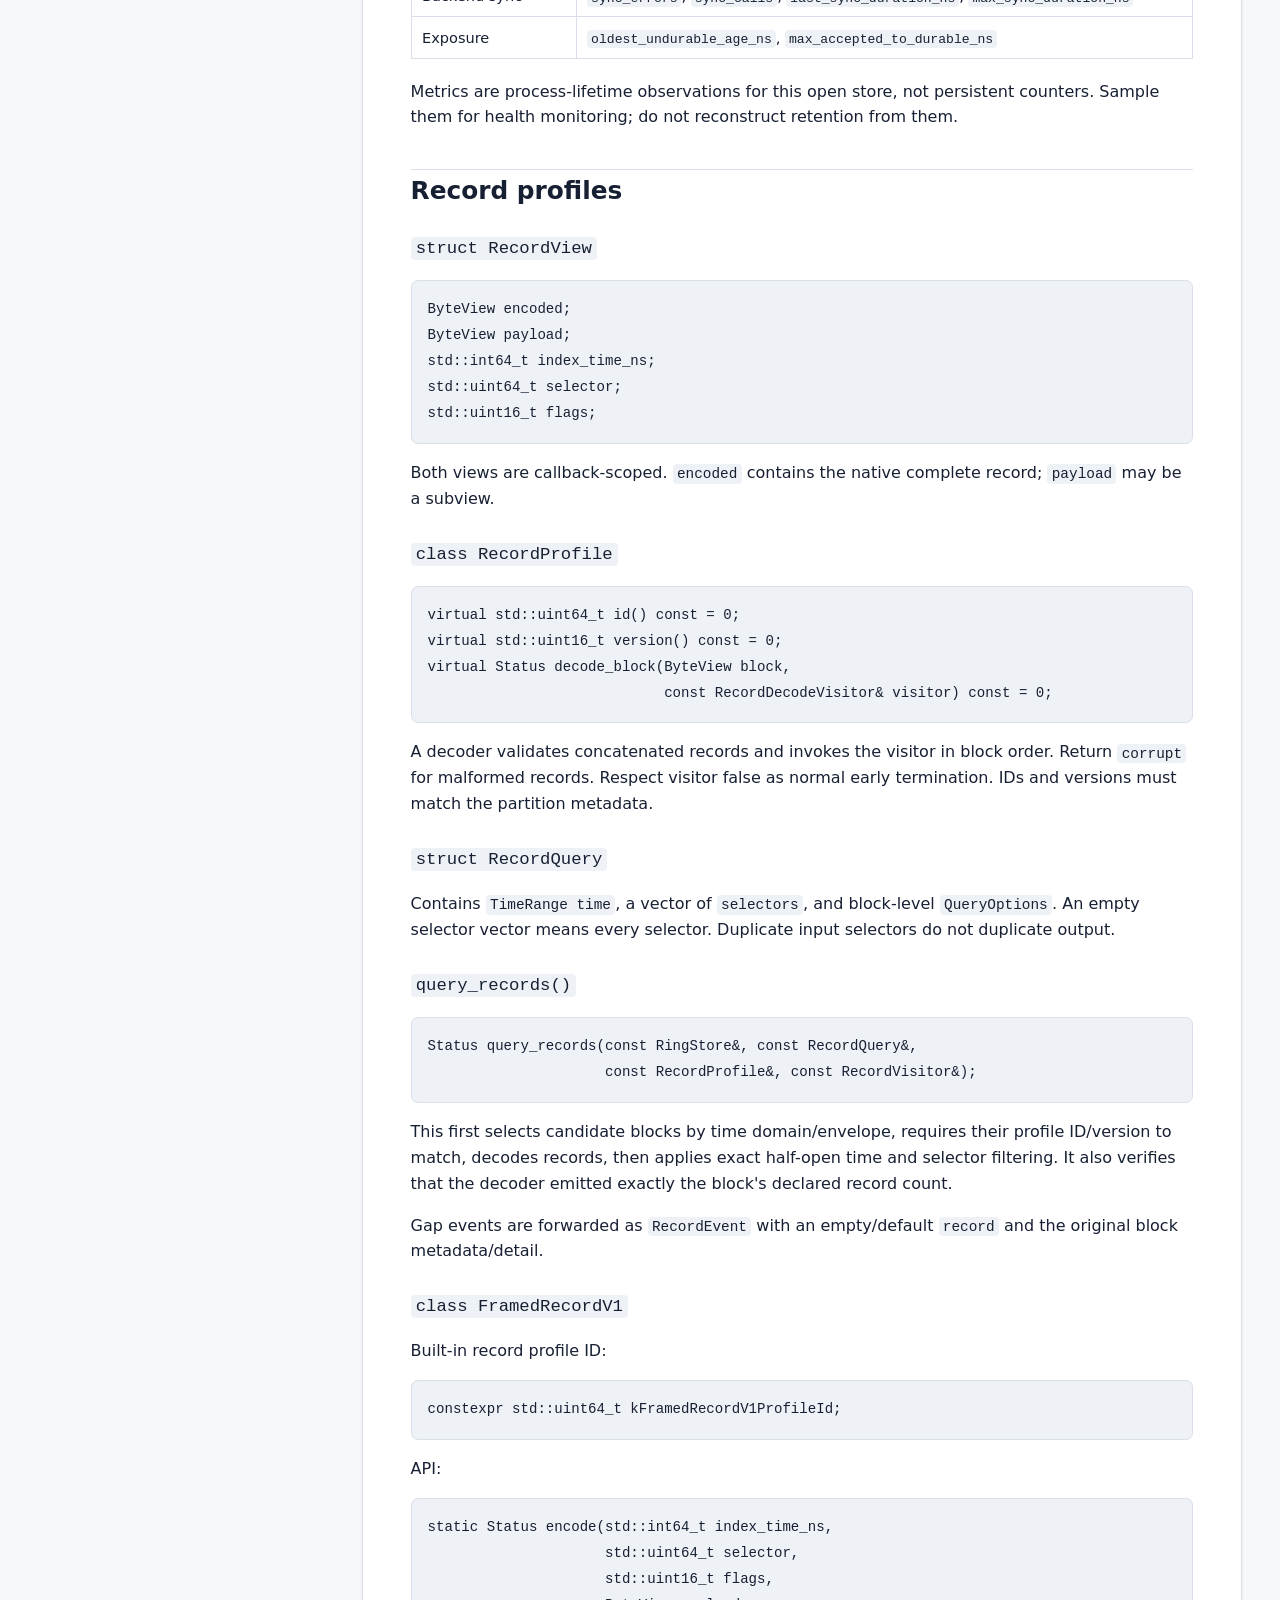
==== commit 812bd840: "api: deprecate emergency_checkpoint() and retire dead CRC plumbing emergency_checkpoint() returns ch" ====
--- a/docs/html/api.html
+++ b/docs/html/api.html
@@ -3,7 +3,7 @@
 <head>
   <meta charset="utf-8">
   <meta name="viewport" content="width=device-width, initial-scale=1">
-  <meta name="tfdb-source-sha256" content="2428d7801911638e9da8b18b3b2ccdae4dc6be5cbc5c6f94e47f2446b3953dfd">
+  <meta name="tfdb-source-sha256" content="c46f93ea1590010a03932def4f43de66e21e8a5e5ed9bfd501c34ed0a53517eb">
   <title>TFDB C++14 API reference — TFDB</title>
   <link rel="stylesheet" href="style.css">
 </head>
@@ -594,7 +594,7 @@
                       std::uint32_t record_flags = 0);
 Status publish();
 Status checkpoint();
-Status emergency_checkpoint();
+[[deprecated]] Status emergency_checkpoint();  // alias for checkpoint()
 Status close();
 </code></pre>
 <p><code>append*()</code> accepts exactly one whole nonempty record, copies it, and preserves
@@ -608,7 +608,8 @@
 <code>kBlockFlagUnsynchronizedTime</code>. Other low bits are reserved and ignored.</p>
 <p><code>publish()</code> emits a complete CRC-protected block but does not call <code>flush()</code>.
 <code>checkpoint()</code> publishes the current tail and makes preceding successful
-writes durable. <code>emergency_checkpoint()</code> is an alias. <code>close()</code> performs the
+writes durable. <code>emergency_checkpoint()</code> is a deprecated alias that never had
+a separate code path. <code>close()</code> performs the
 graceful final checkpoint and then causes mutating calls to return <code>closed</code>;
 repeated close succeeds.</p>
 <p>The destructor does not checkpoint.</p>
@@ -668,8 +669,11 @@
 <p><code>QueryOptions::continue_on_gap</code> defaults to true. When false, the gap is first
 delivered to the visitor and then returned as the query status. Returning false
 from the visitor is a successful early stop.</p>
-<p><code>QueryOptions::verify_payload_crc</code> is ignored; live-ring CRC validation is
-mandatory.</p>
+<p><code>QueryOptions::verify_payload_crc</code> is deprecated and ignored; live-ring CRC
+validation is mandatory and setting the field to false has never disabled it.
+It is scheduled for removal with the next incompatible API change and is not
+marked <code>[[deprecated]]</code> only because that would warn on every correct
+<code>QueryOptions</code> construction.</p>
 <h3 id="inspection">Inspection</h3>
 <pre><code class="language-cpp">Status inspect(VolumeInfo* output) const;
 Status active_partition_info(PartitionInfo* output) const;
@@ -959,7 +963,7 @@
 
       <footer class="page-footer">
         <p>Generated deterministically by <code>python3 docs/build_html.py</code>.</p>
-        <p>Source SHA-256: <span class="source-hash">2428d7801911638e9da8b18b3b2ccdae4dc6be5cbc5c6f94e47f2446b3953dfd</span></p>
+        <p>Source SHA-256: <span class="source-hash">c46f93ea1590010a03932def4f43de66e21e8a5e5ed9bfd501c34ed0a53517eb</span></p>
       </footer>
     </main>
   </div>
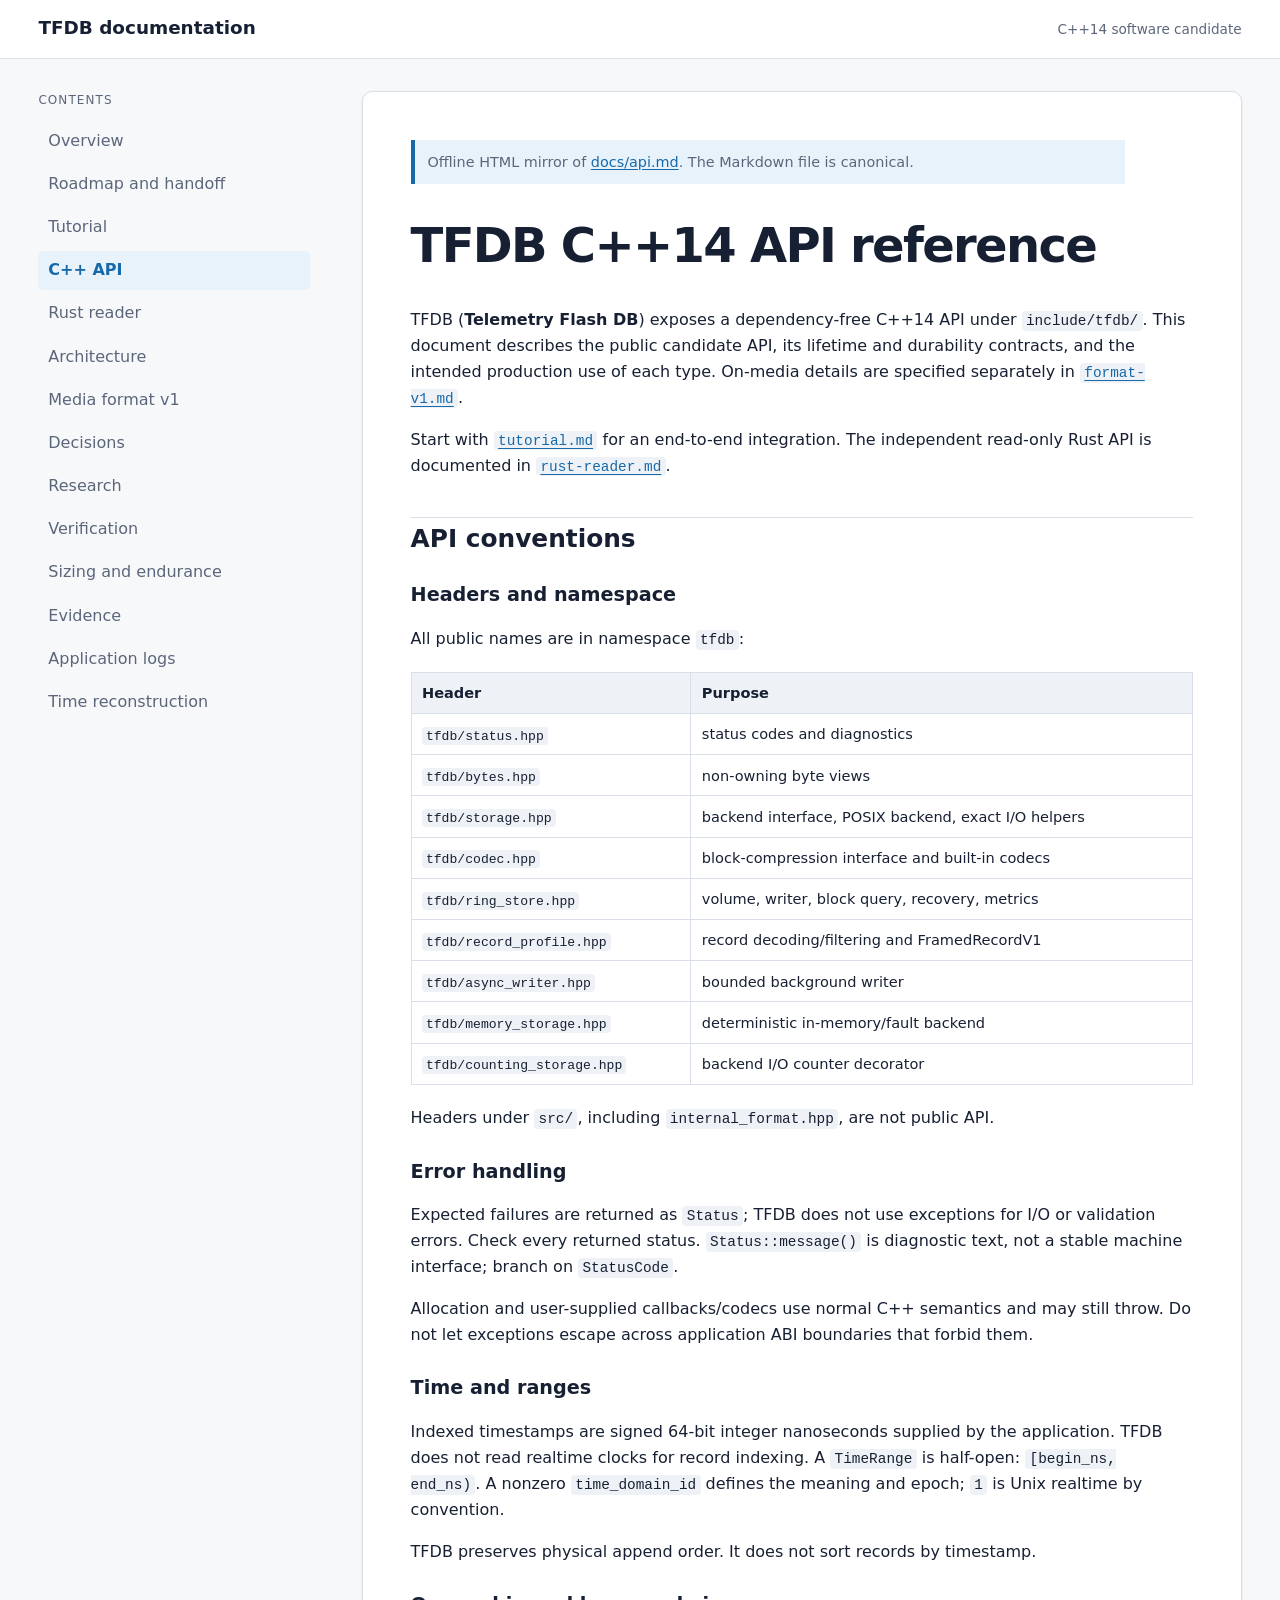
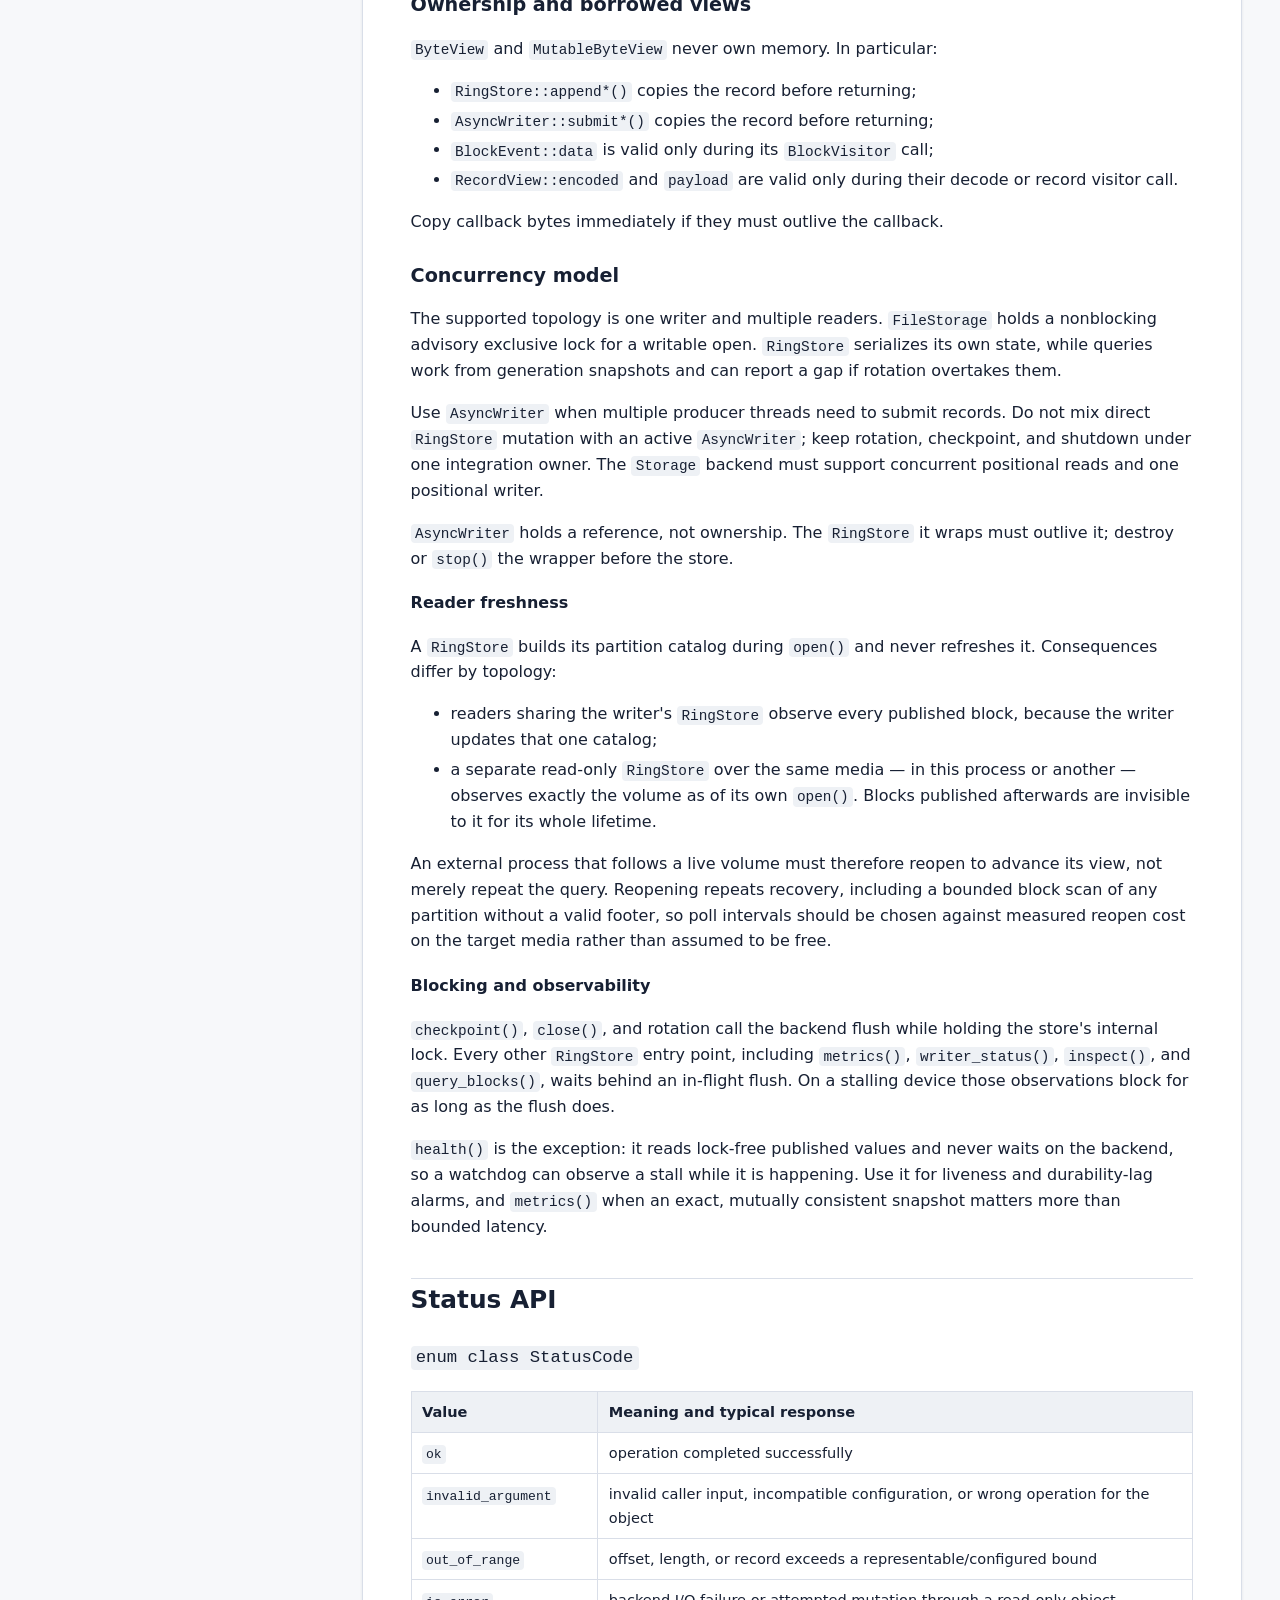
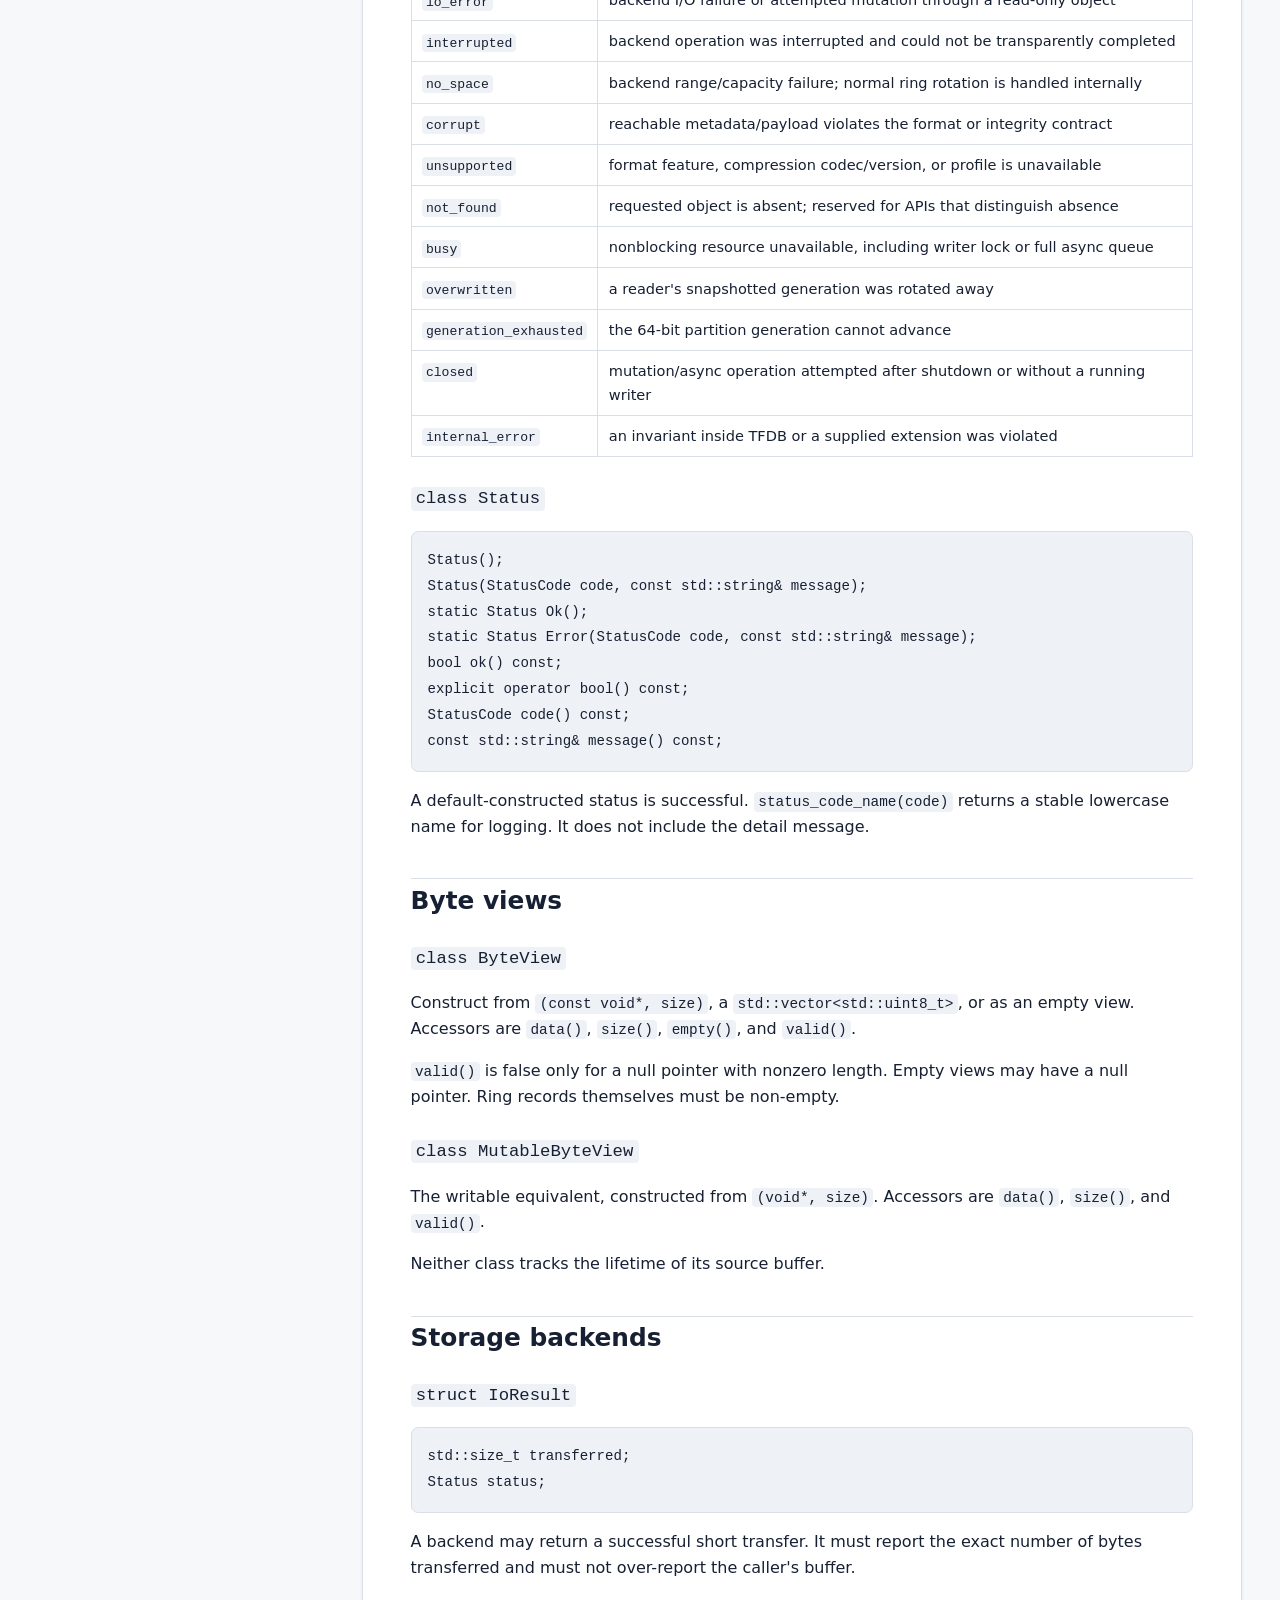
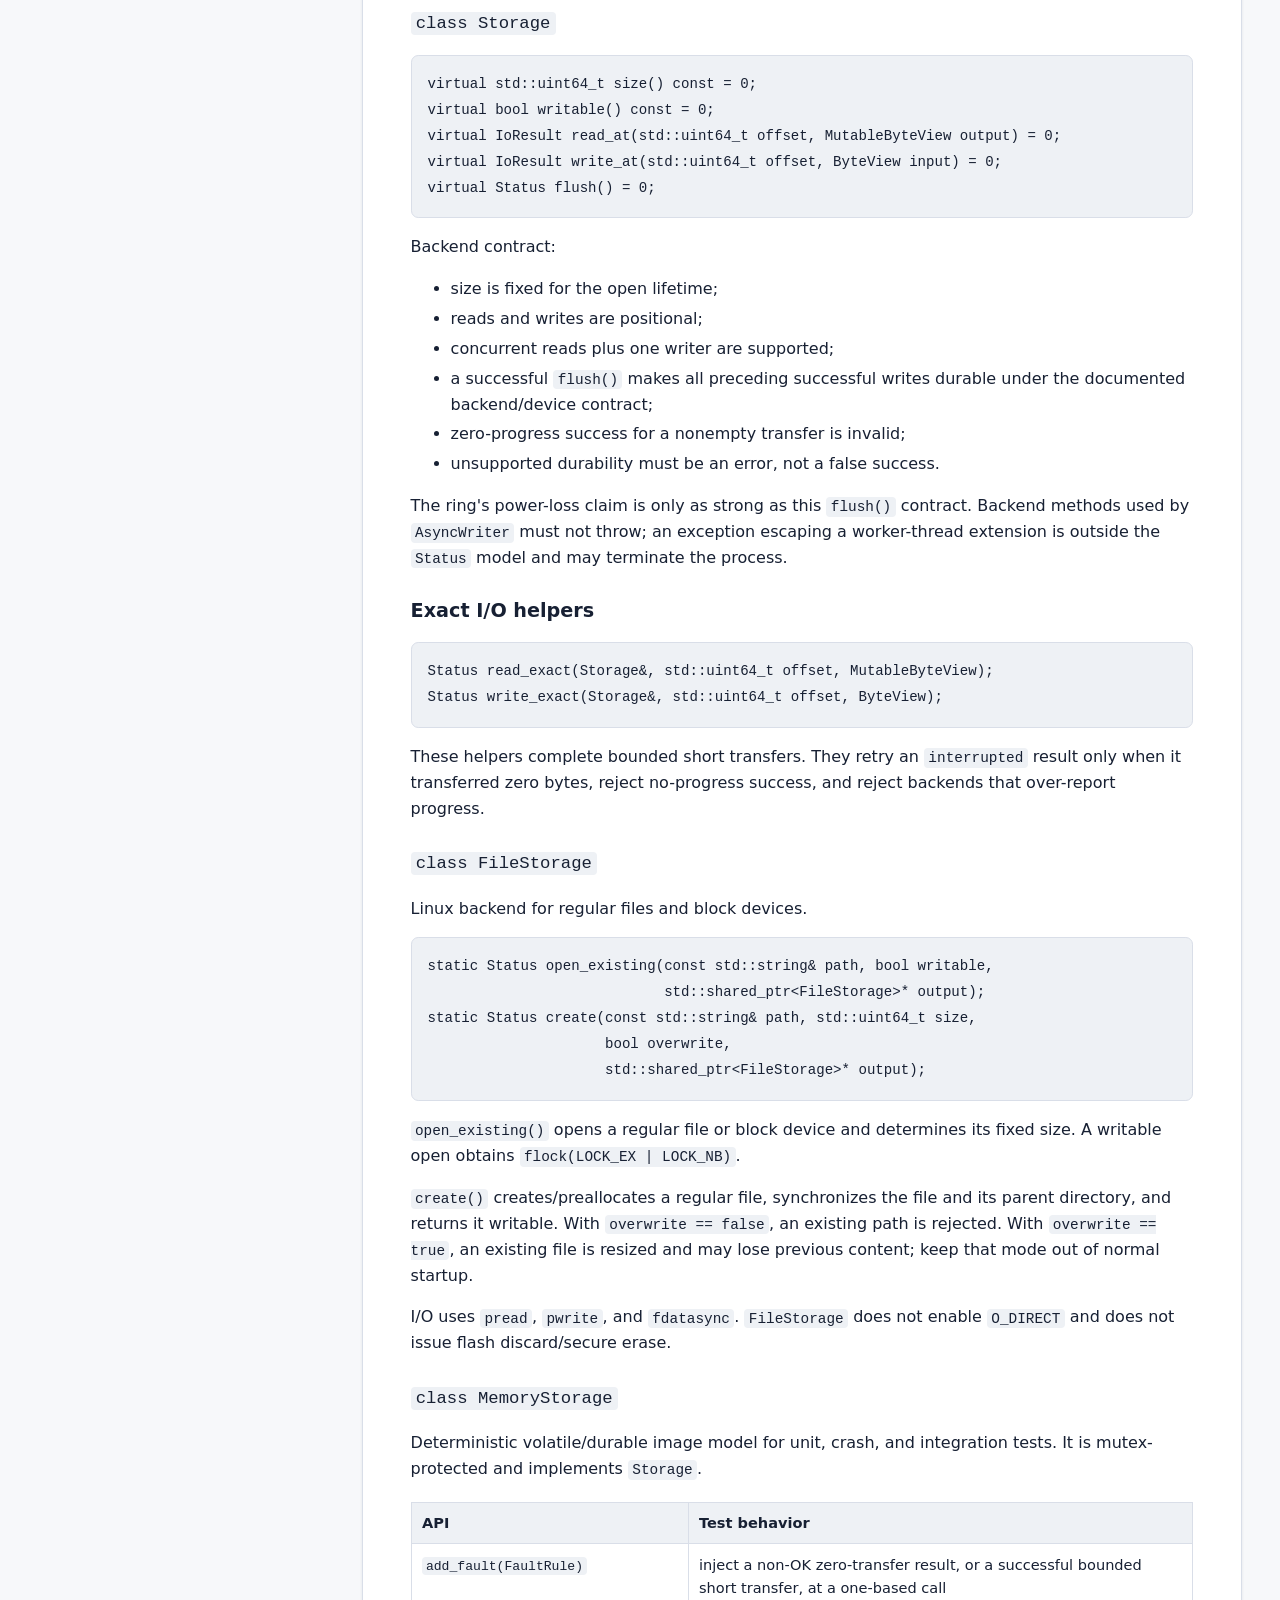
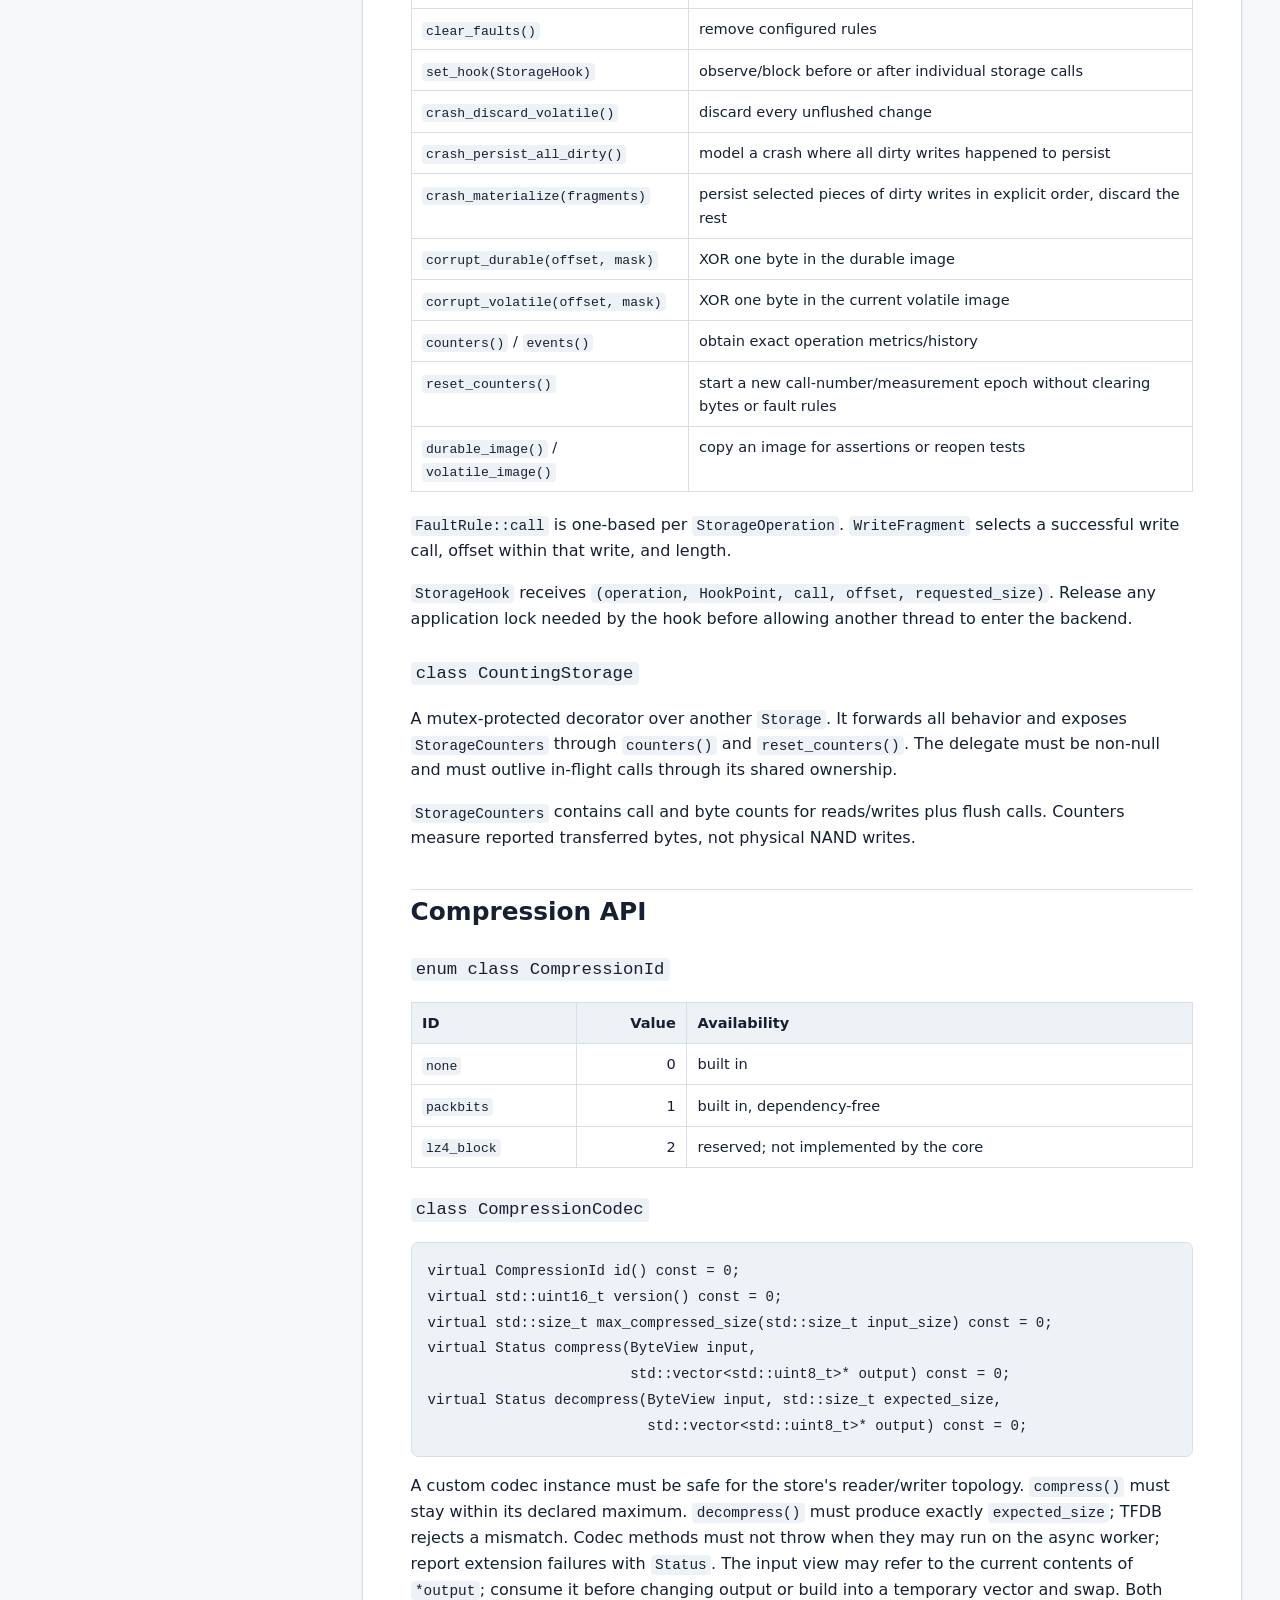
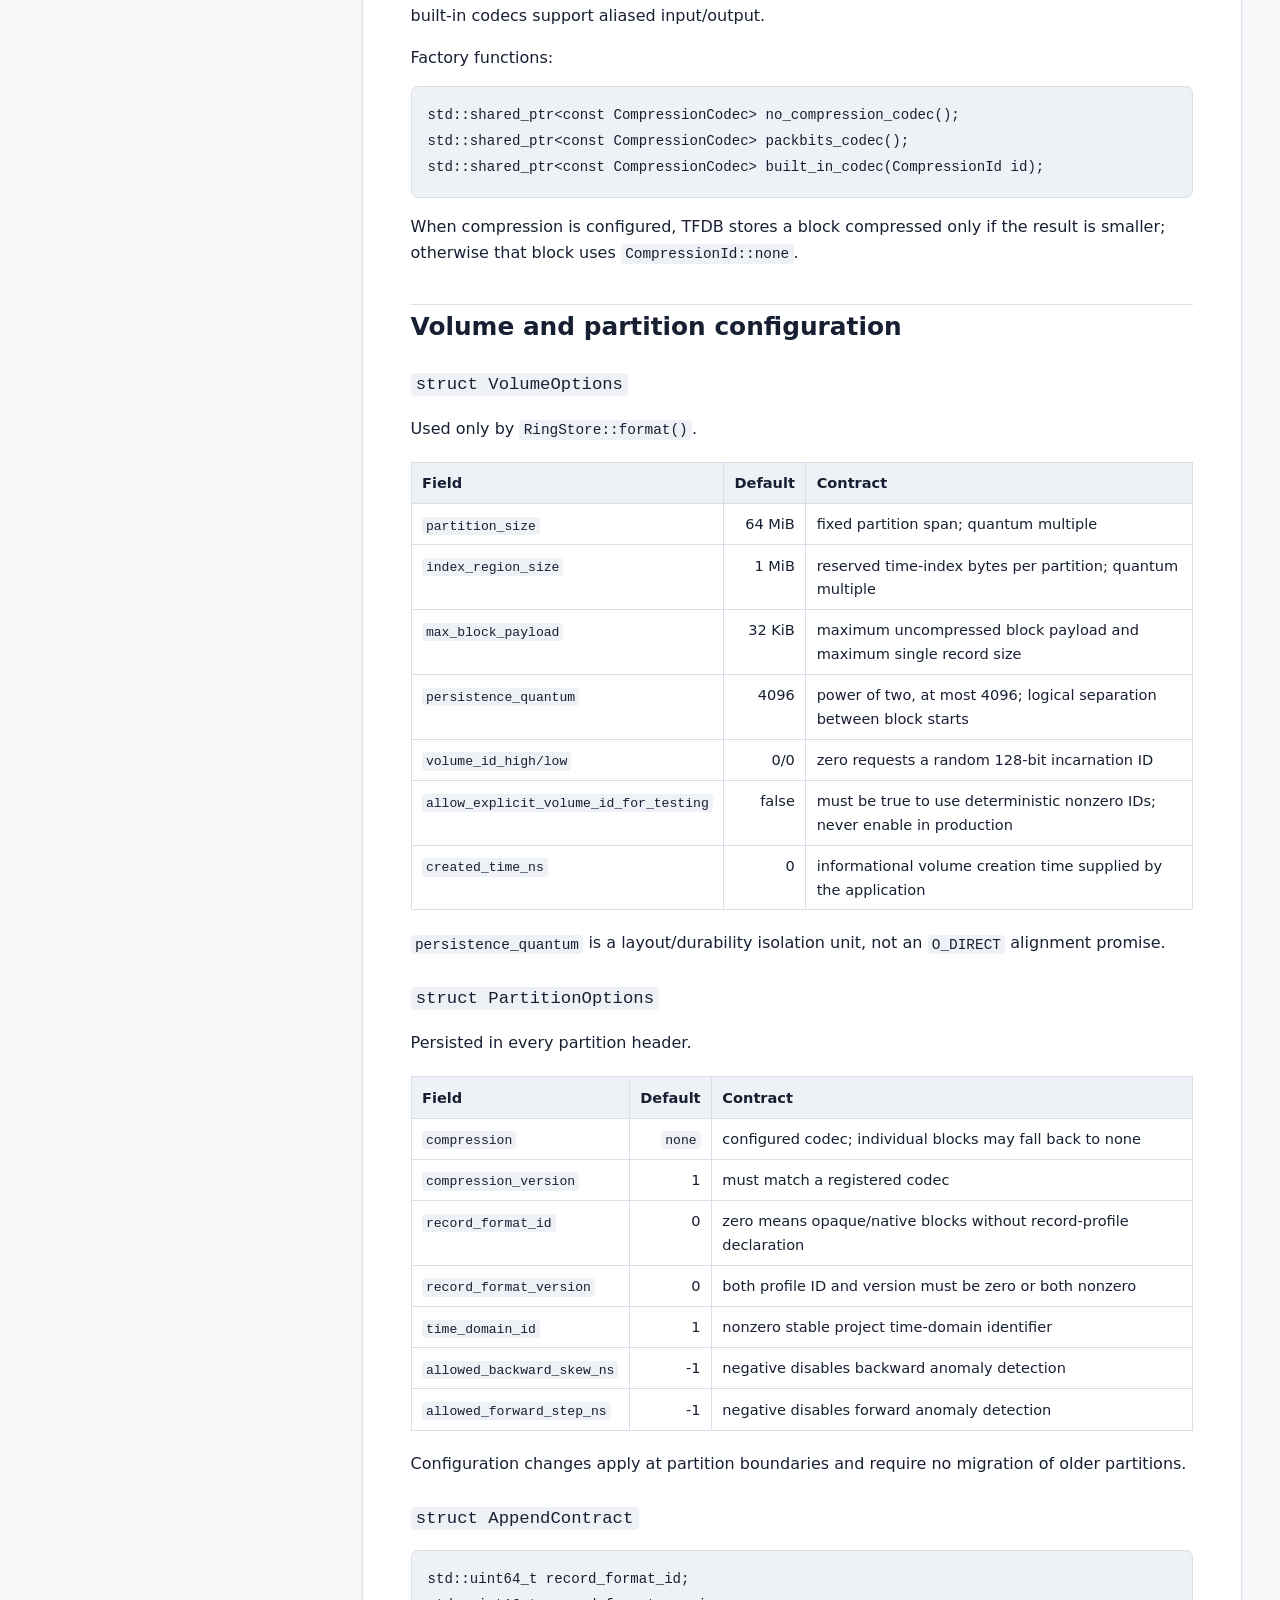
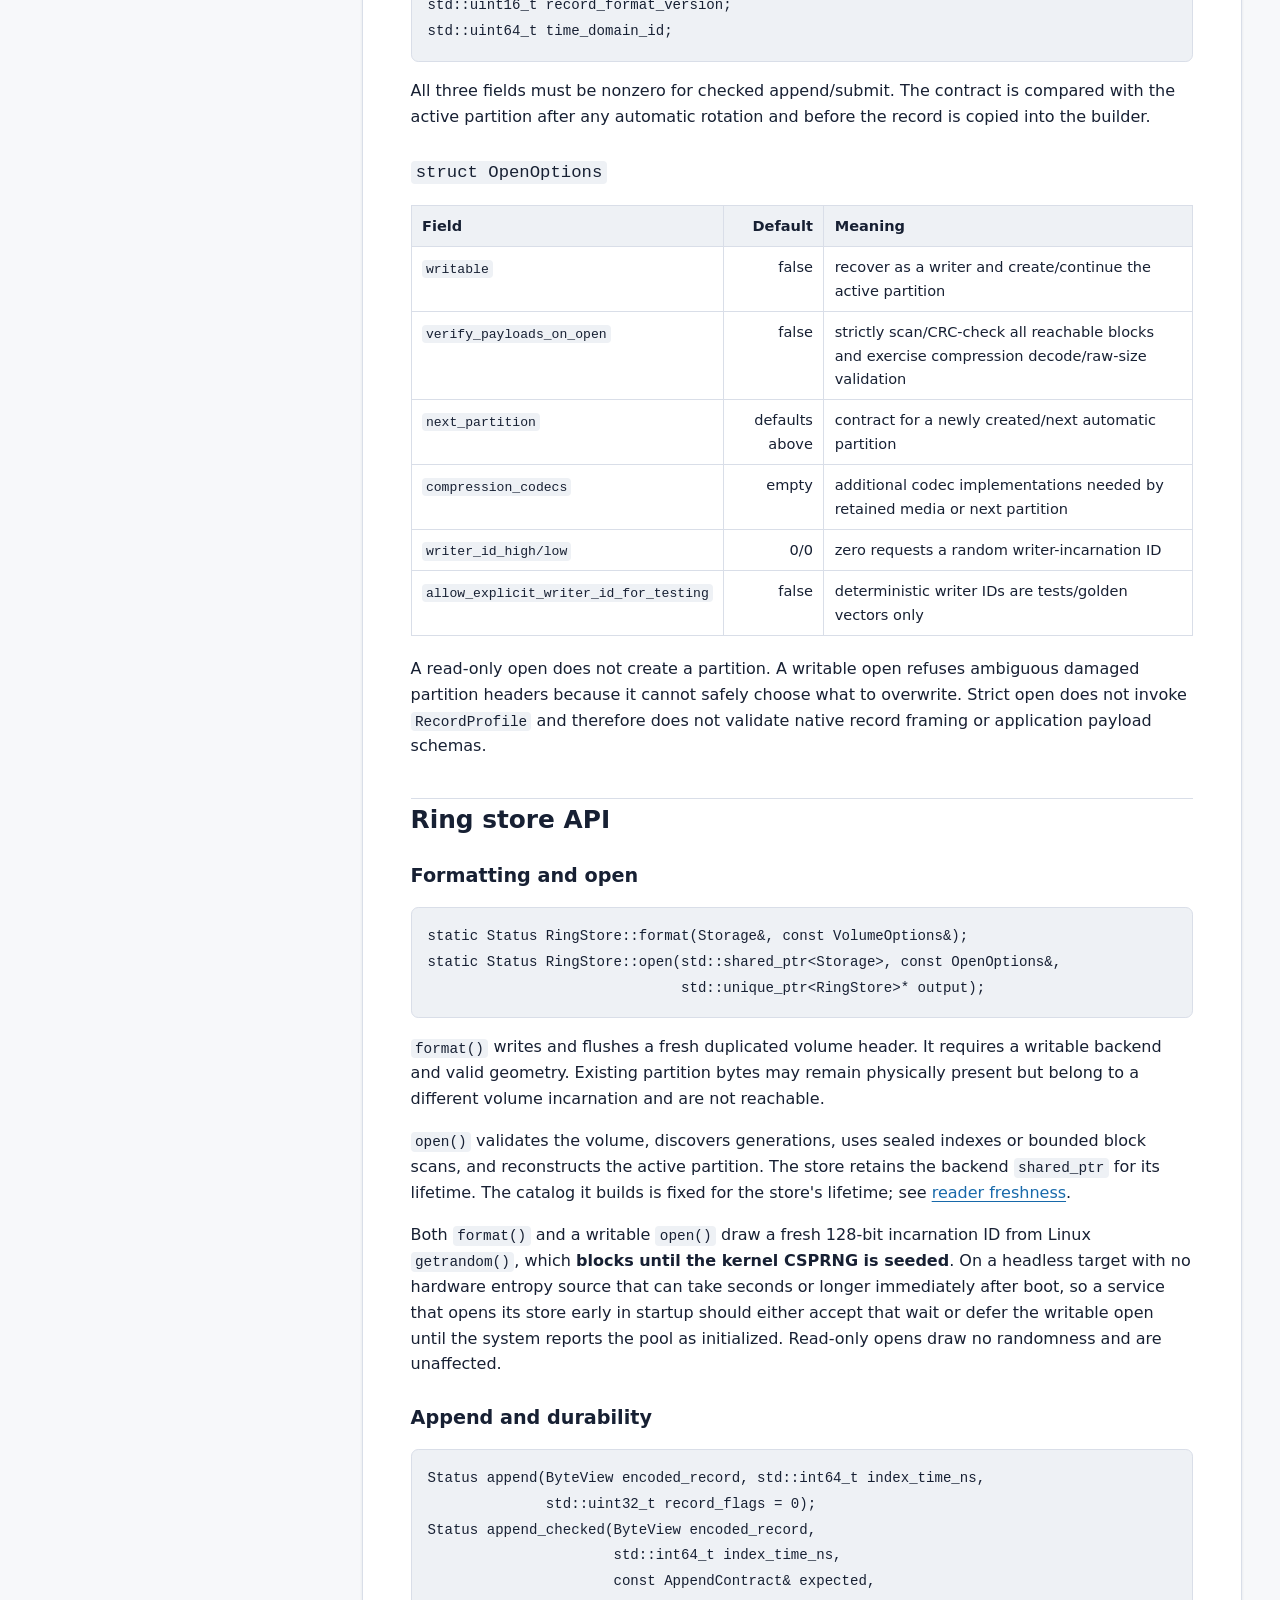
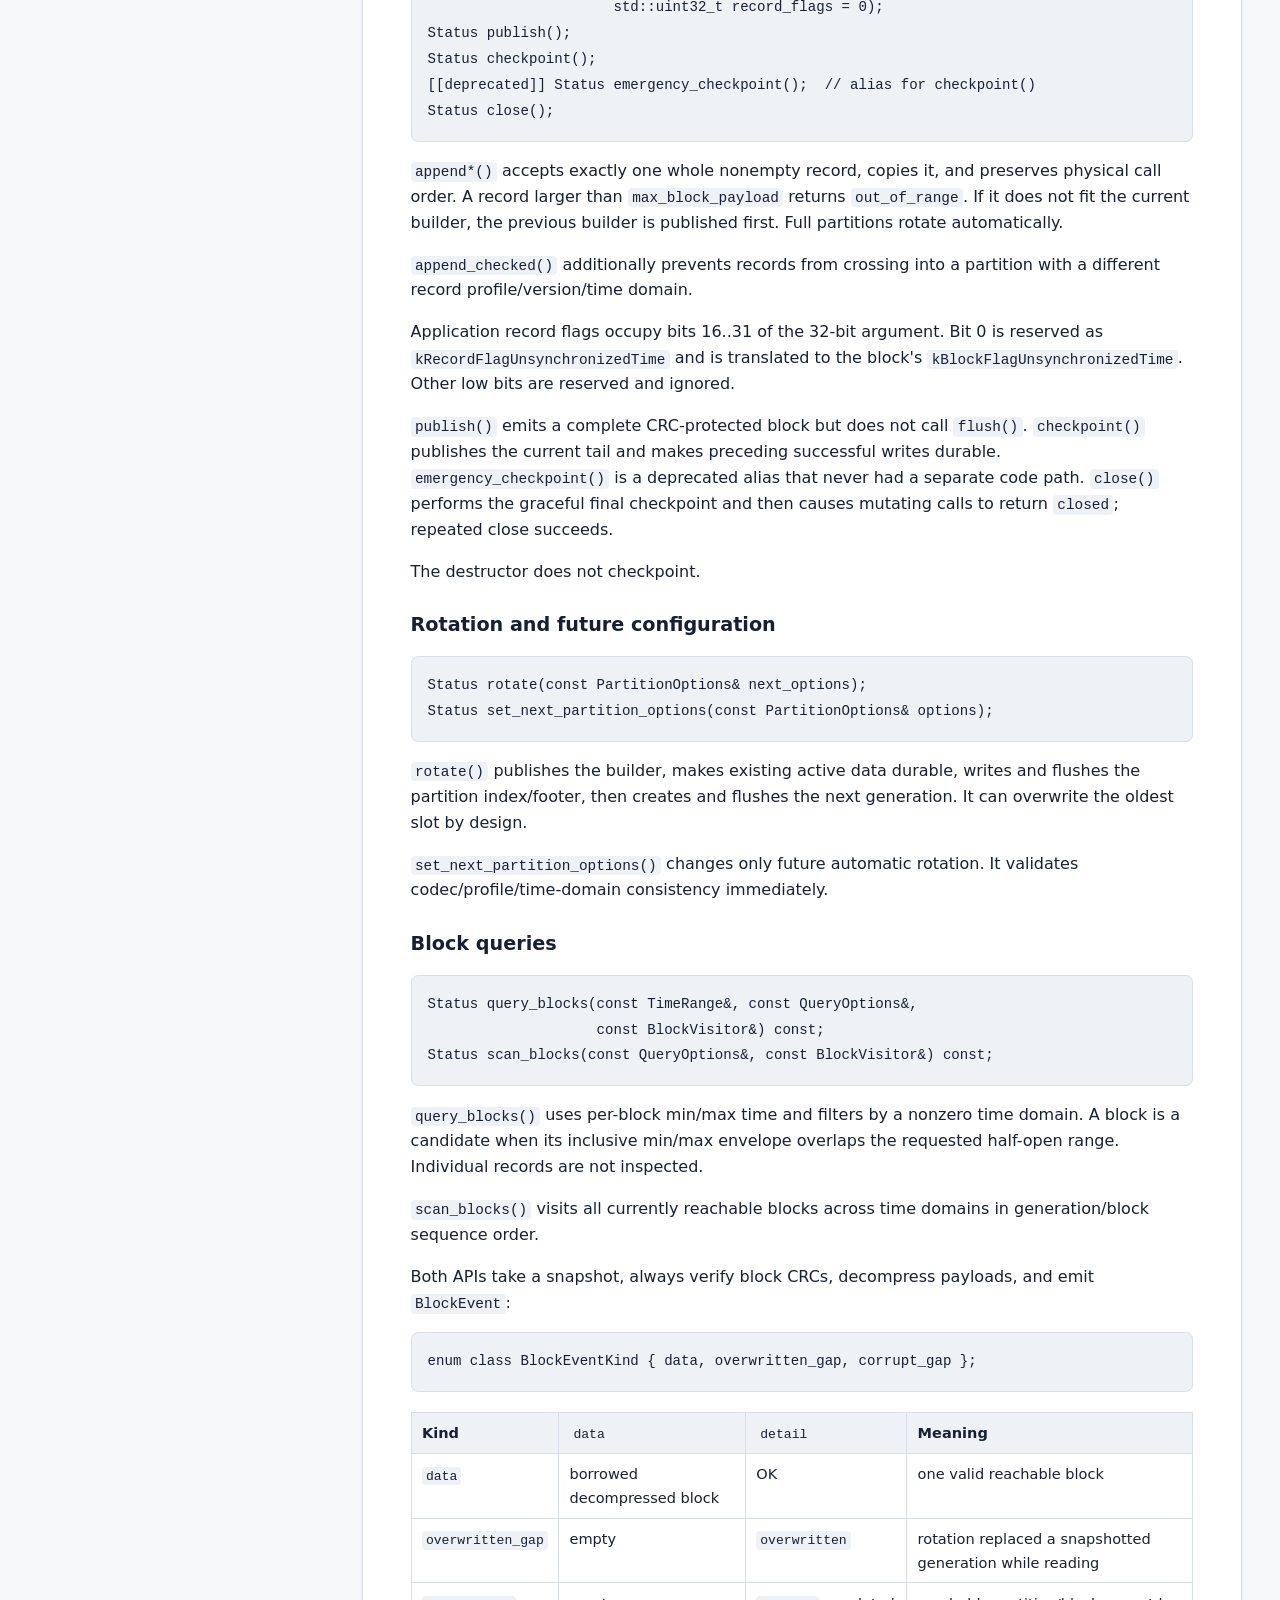
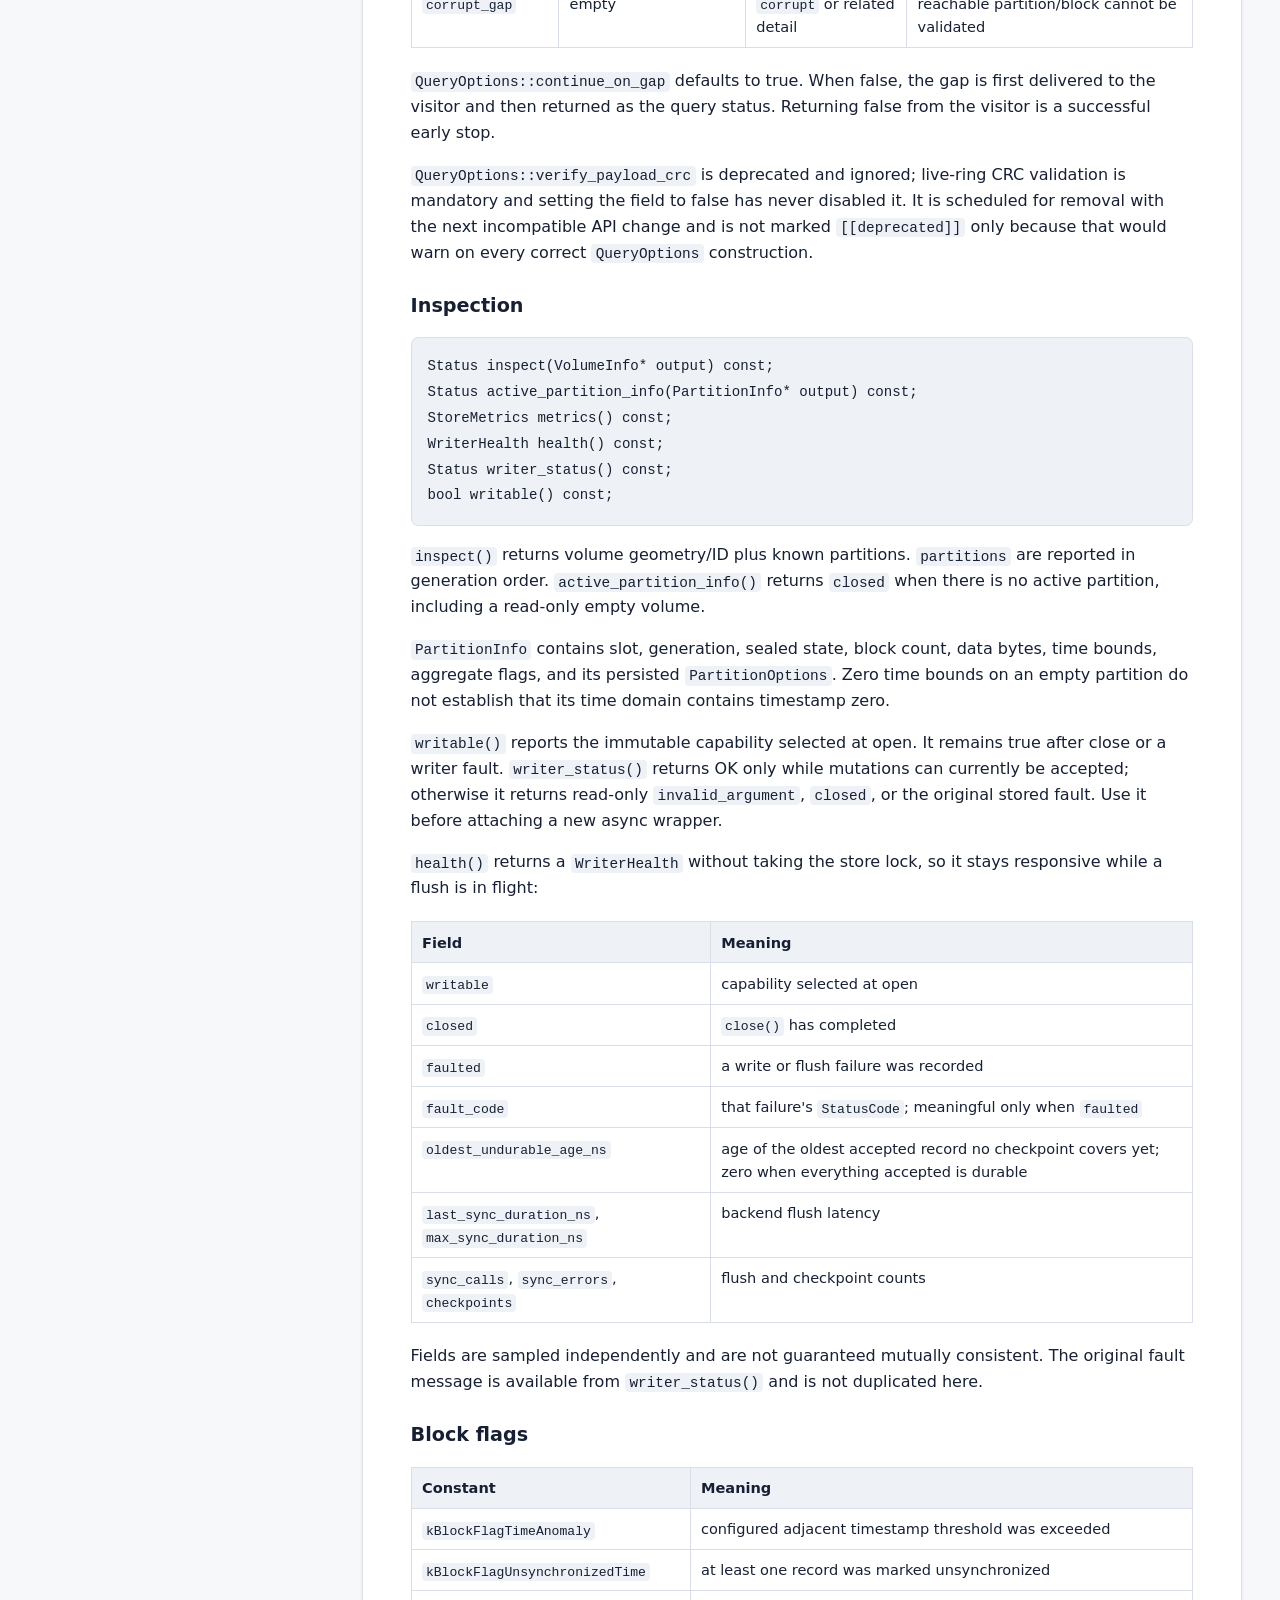
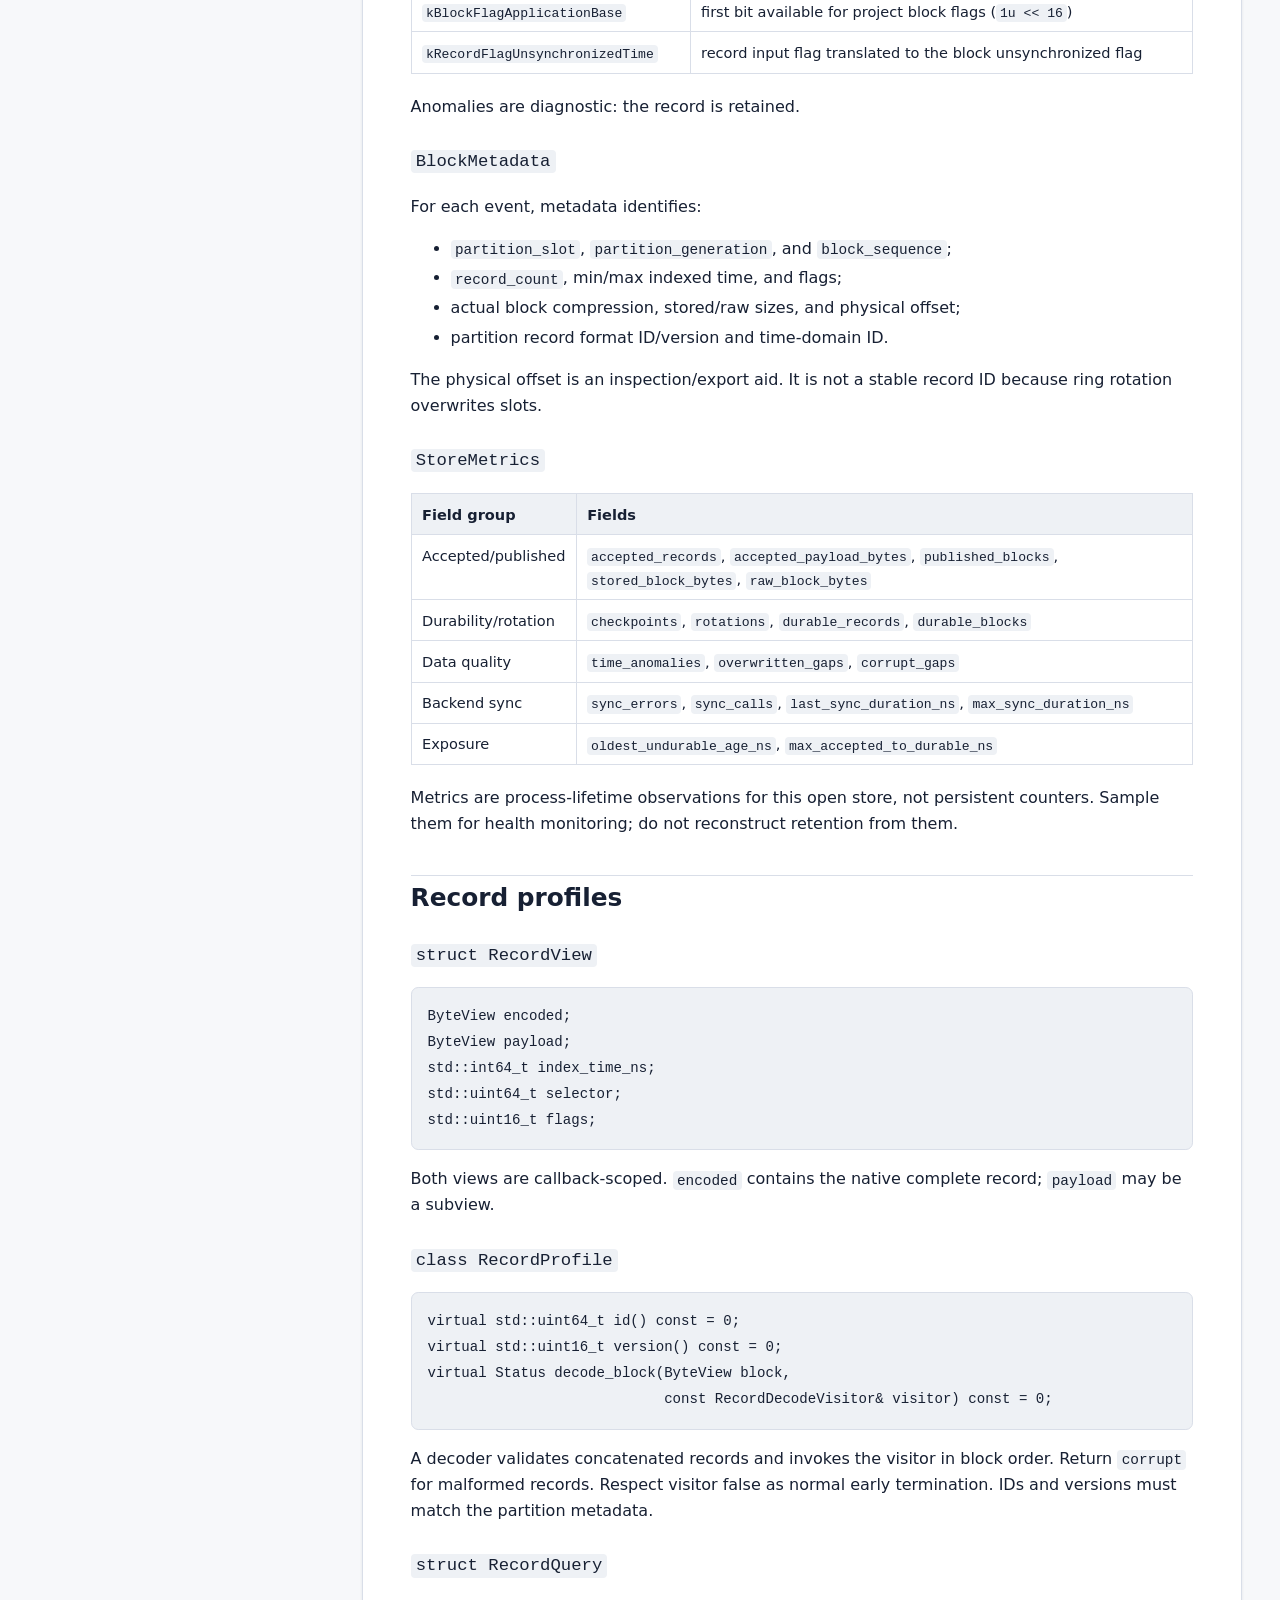
==== commit 4cf5f21e: "store: add a writer health snapshot that no flush can block The backend flush runs under the store's" ====
--- a/docs/html/api.html
+++ b/docs/html/api.html
@@ -3,7 +3,7 @@
 <head>
   <meta charset="utf-8">
   <meta name="viewport" content="width=device-width, initial-scale=1">
-  <meta name="tfdb-source-sha256" content="c46f93ea1590010a03932def4f43de66e21e8a5e5ed9bfd501c34ed0a53517eb">
+  <meta name="tfdb-source-sha256" content="6ca4e87c94363ac6dccb46b9829337534183b53bb9f38eb459a50c1fe037c1d1">
   <title>TFDB C++14 API reference — TFDB</title>
   <link rel="stylesheet" href="style.css">
 </head>
@@ -146,8 +146,12 @@
 <p><code>checkpoint()</code>, <code>close()</code>, and rotation call the backend flush while holding the
 store's internal lock. Every other <code>RingStore</code> entry point, including
 <code>metrics()</code>, <code>writer_status()</code>, <code>inspect()</code>, and <code>query_blocks()</code>, waits behind
-an in-flight flush. Size a health monitor's own timeouts accordingly: on a
-stalling device the observation blocks for as long as the flush does.</p>
+an in-flight flush. On a stalling device those observations block for as long
+as the flush does.</p>
+<p><code>health()</code> is the exception: it reads lock-free published values and never
+waits on the backend, so a watchdog can observe a stall while it is happening.
+Use it for liveness and durability-lag alarms, and <code>metrics()</code> when an exact,
+mutually consistent snapshot matters more than bounded latency.</p>
 <h2 id="status-api">Status API</h2>
 <h3 id="enum-class-statuscode"><code>enum class StatusCode</code></h3>
 <div class="table-wrap"><table class="data-table">
@@ -678,6 +682,7 @@
 <pre><code class="language-cpp">Status inspect(VolumeInfo* output) const;
 Status active_partition_info(PartitionInfo* output) const;
 StoreMetrics metrics() const;
+WriterHealth health() const;
 Status writer_status() const;
 bool writable() const;
 </code></pre>
@@ -692,7 +697,50 @@
 after close or a writer fault. <code>writer_status()</code> returns OK only while mutations
 can currently be accepted; otherwise it returns read-only <code>invalid_argument</code>,
 <code>closed</code>, or the original stored fault. Use it before attaching a new async
-wrapper and in writer health checks.</p>
+wrapper.</p>
+<p><code>health()</code> returns a <code>WriterHealth</code> without taking the store lock, so it stays
+responsive while a flush is in flight:</p>
+<div class="table-wrap"><table class="data-table">
+<thead>
+<tr>
+<th scope="col">Field</th>
+<th scope="col">Meaning</th>
+</tr>
+</thead>
+<tbody>
+<tr>
+<td><code>writable</code></td>
+<td>capability selected at open</td>
+</tr>
+<tr>
+<td><code>closed</code></td>
+<td><code>close()</code> has completed</td>
+</tr>
+<tr>
+<td><code>faulted</code></td>
+<td>a write or flush failure was recorded</td>
+</tr>
+<tr>
+<td><code>fault_code</code></td>
+<td>that failure's <code>StatusCode</code>; meaningful only when <code>faulted</code></td>
+</tr>
+<tr>
+<td><code>oldest_undurable_age_ns</code></td>
+<td>age of the oldest accepted record no checkpoint covers yet; zero when everything accepted is durable</td>
+</tr>
+<tr>
+<td><code>last_sync_duration_ns</code>, <code>max_sync_duration_ns</code></td>
+<td>backend flush latency</td>
+</tr>
+<tr>
+<td><code>sync_calls</code>, <code>sync_errors</code>, <code>checkpoints</code></td>
+<td>flush and checkpoint counts</td>
+</tr>
+</tbody>
+</table></div>
+<p>Fields are sampled independently and are not guaranteed mutually consistent.
+The original fault message is available from <code>writer_status()</code> and is not
+duplicated here.</p>
 <h3 id="block-flags">Block flags</h3>
 <div class="table-wrap"><table class="data-table">
 <thead>
@@ -963,7 +1011,7 @@
 
       <footer class="page-footer">
         <p>Generated deterministically by <code>python3 docs/build_html.py</code>.</p>
-        <p>Source SHA-256: <span class="source-hash">c46f93ea1590010a03932def4f43de66e21e8a5e5ed9bfd501c34ed0a53517eb</span></p>
+        <p>Source SHA-256: <span class="source-hash">6ca4e87c94363ac6dccb46b9829337534183b53bb9f38eb459a50c1fe037c1d1</span></p>
       </footer>
     </main>
   </div>
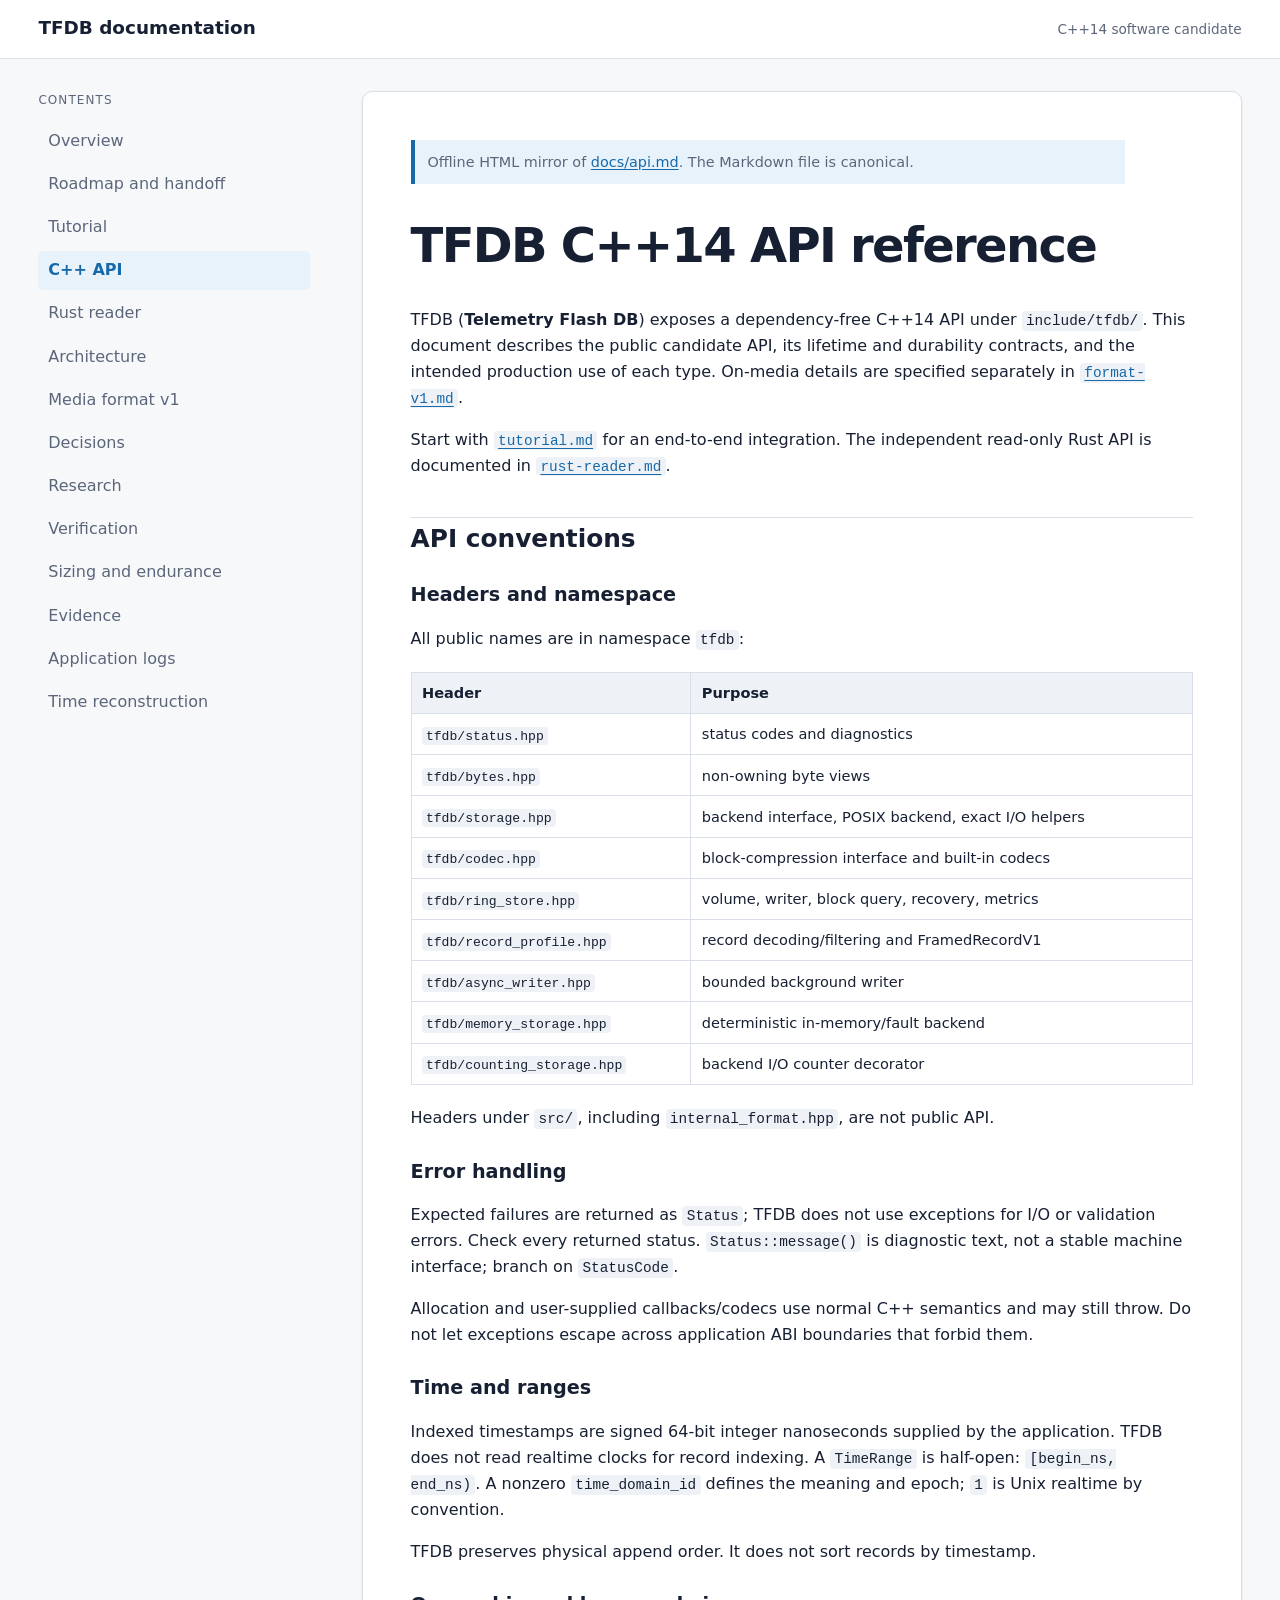
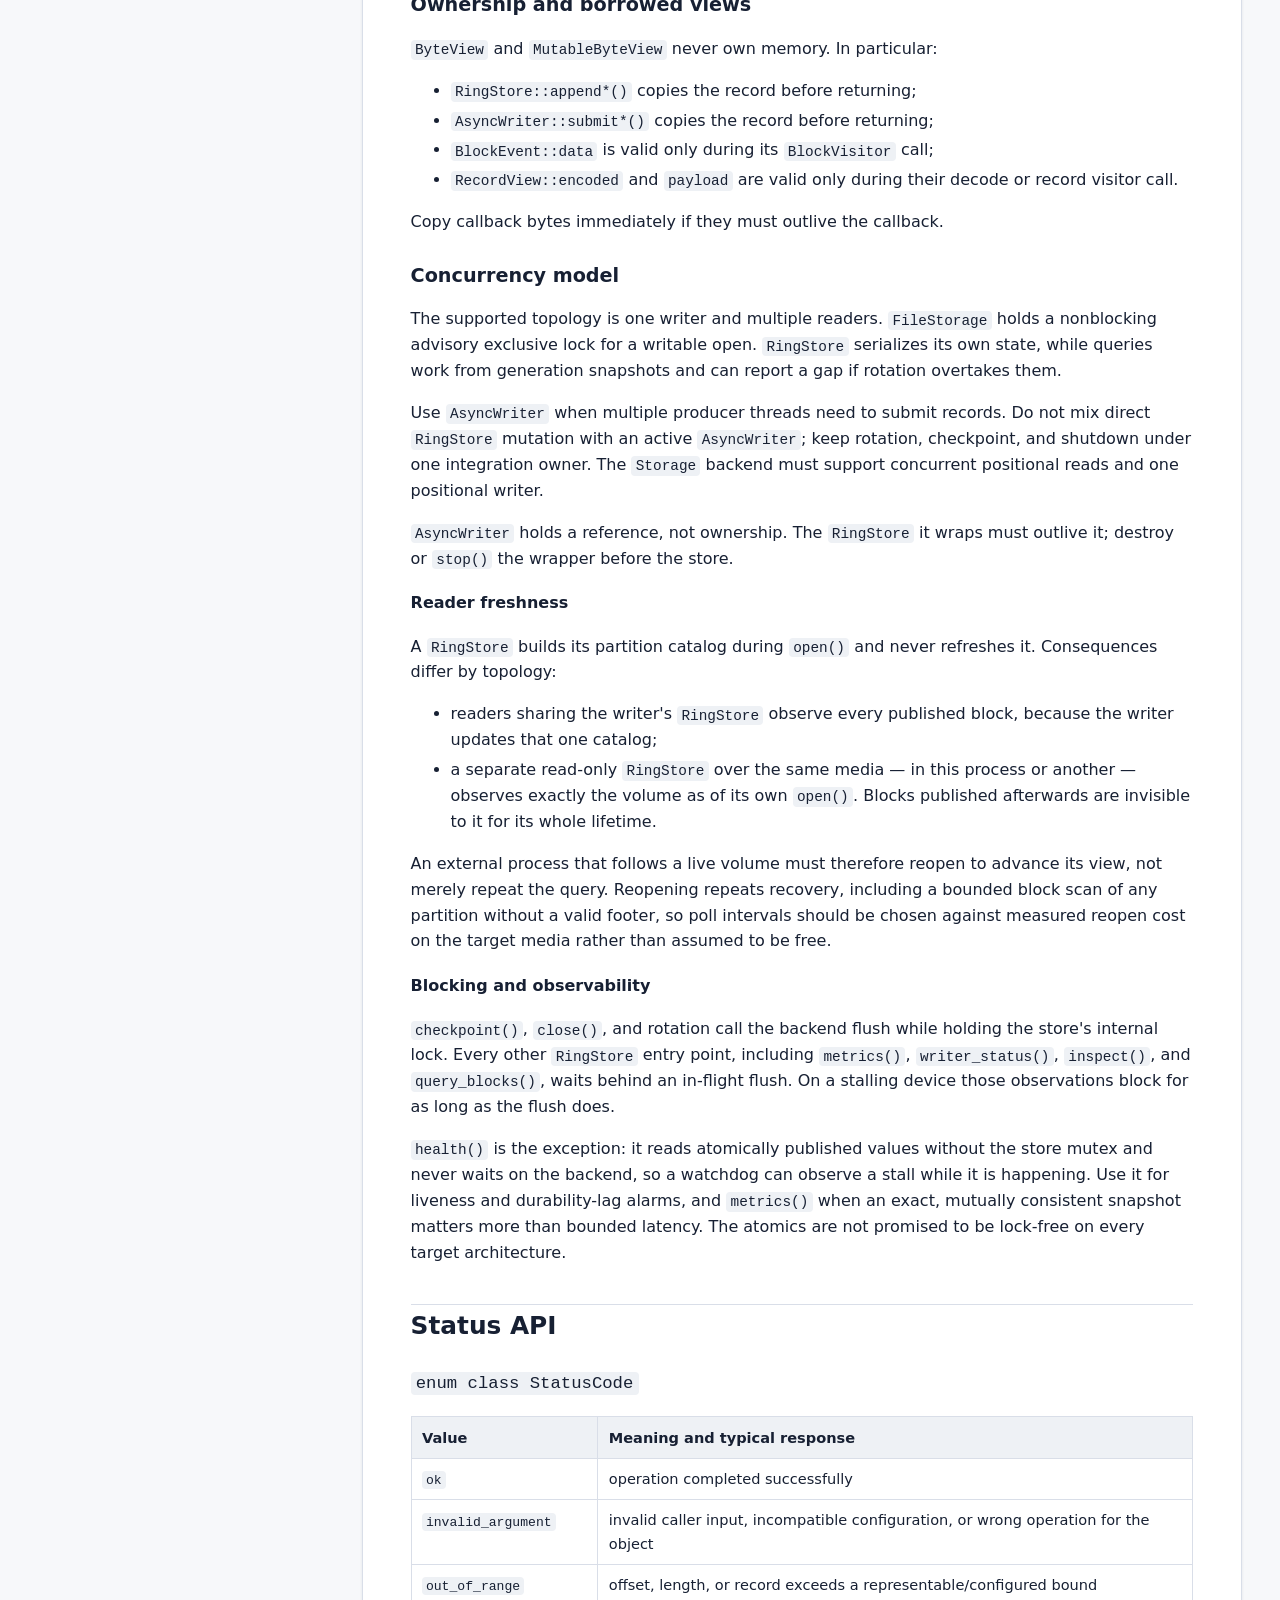
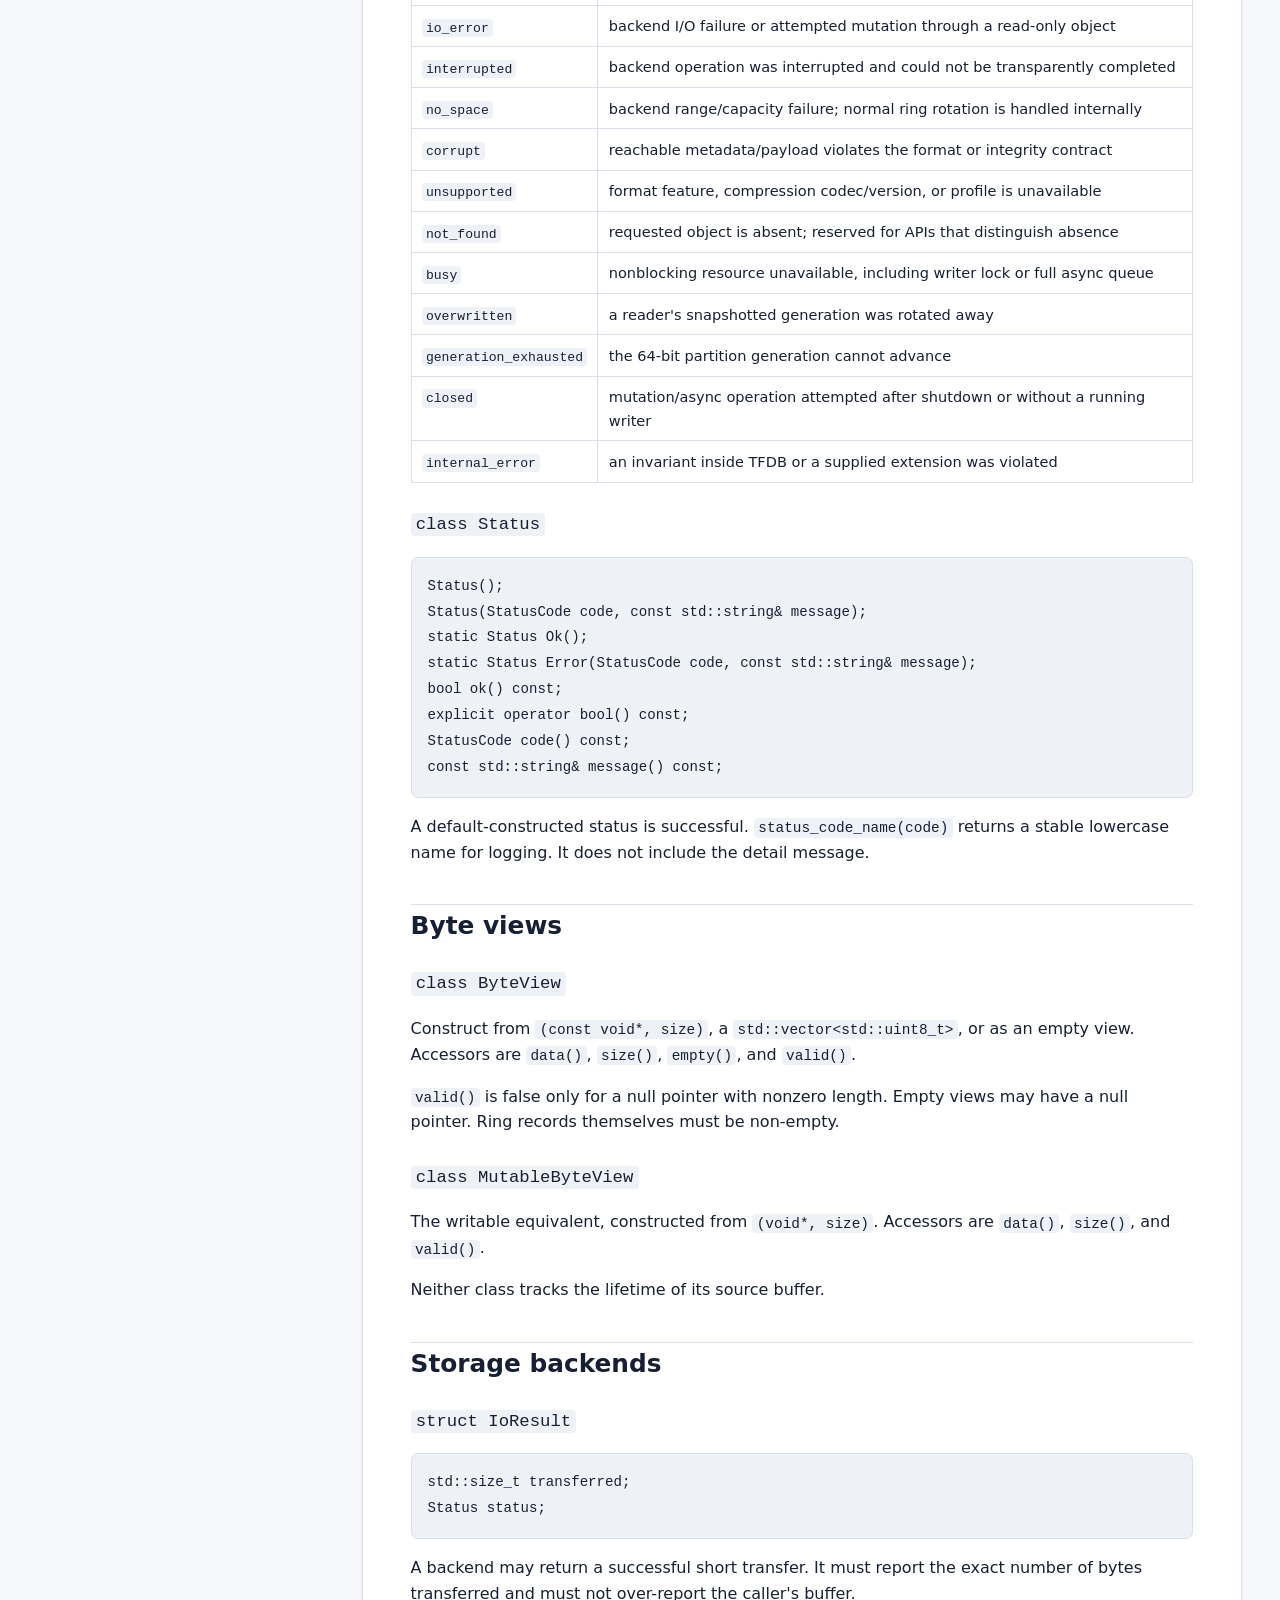
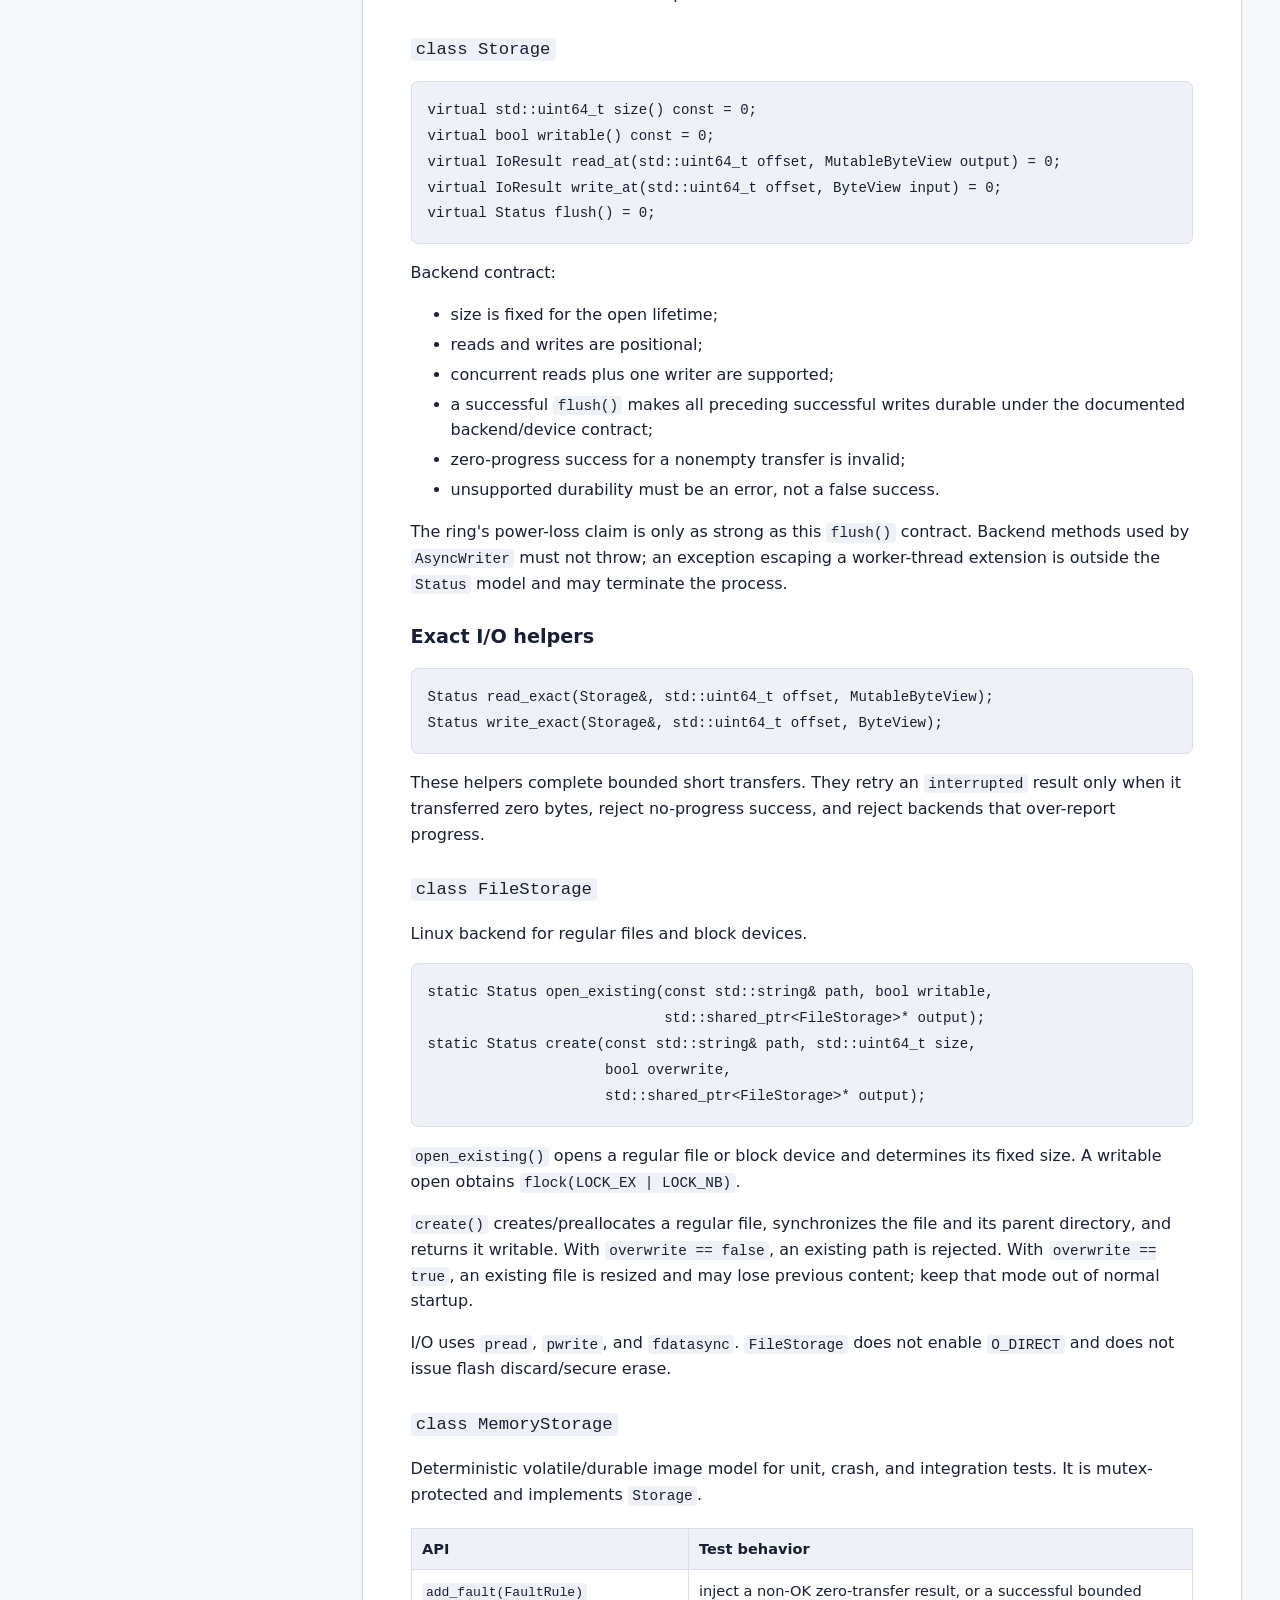
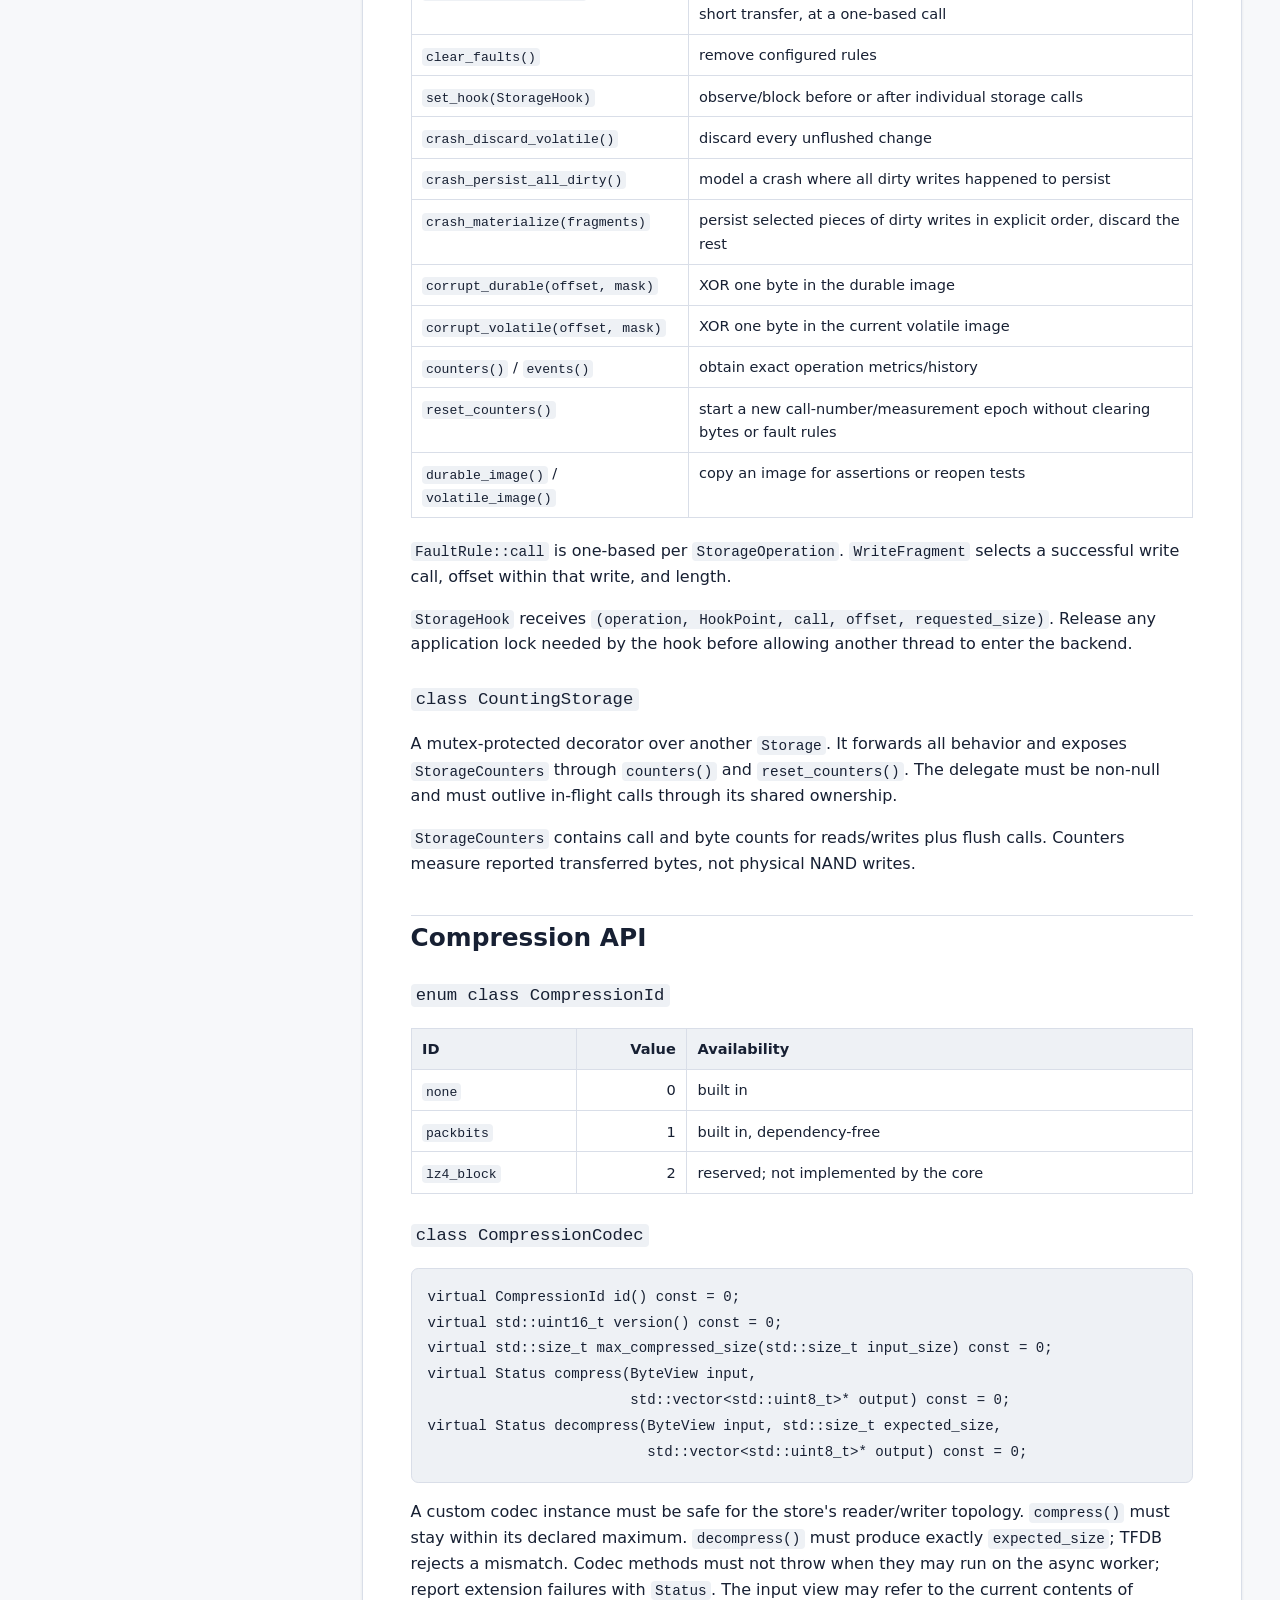
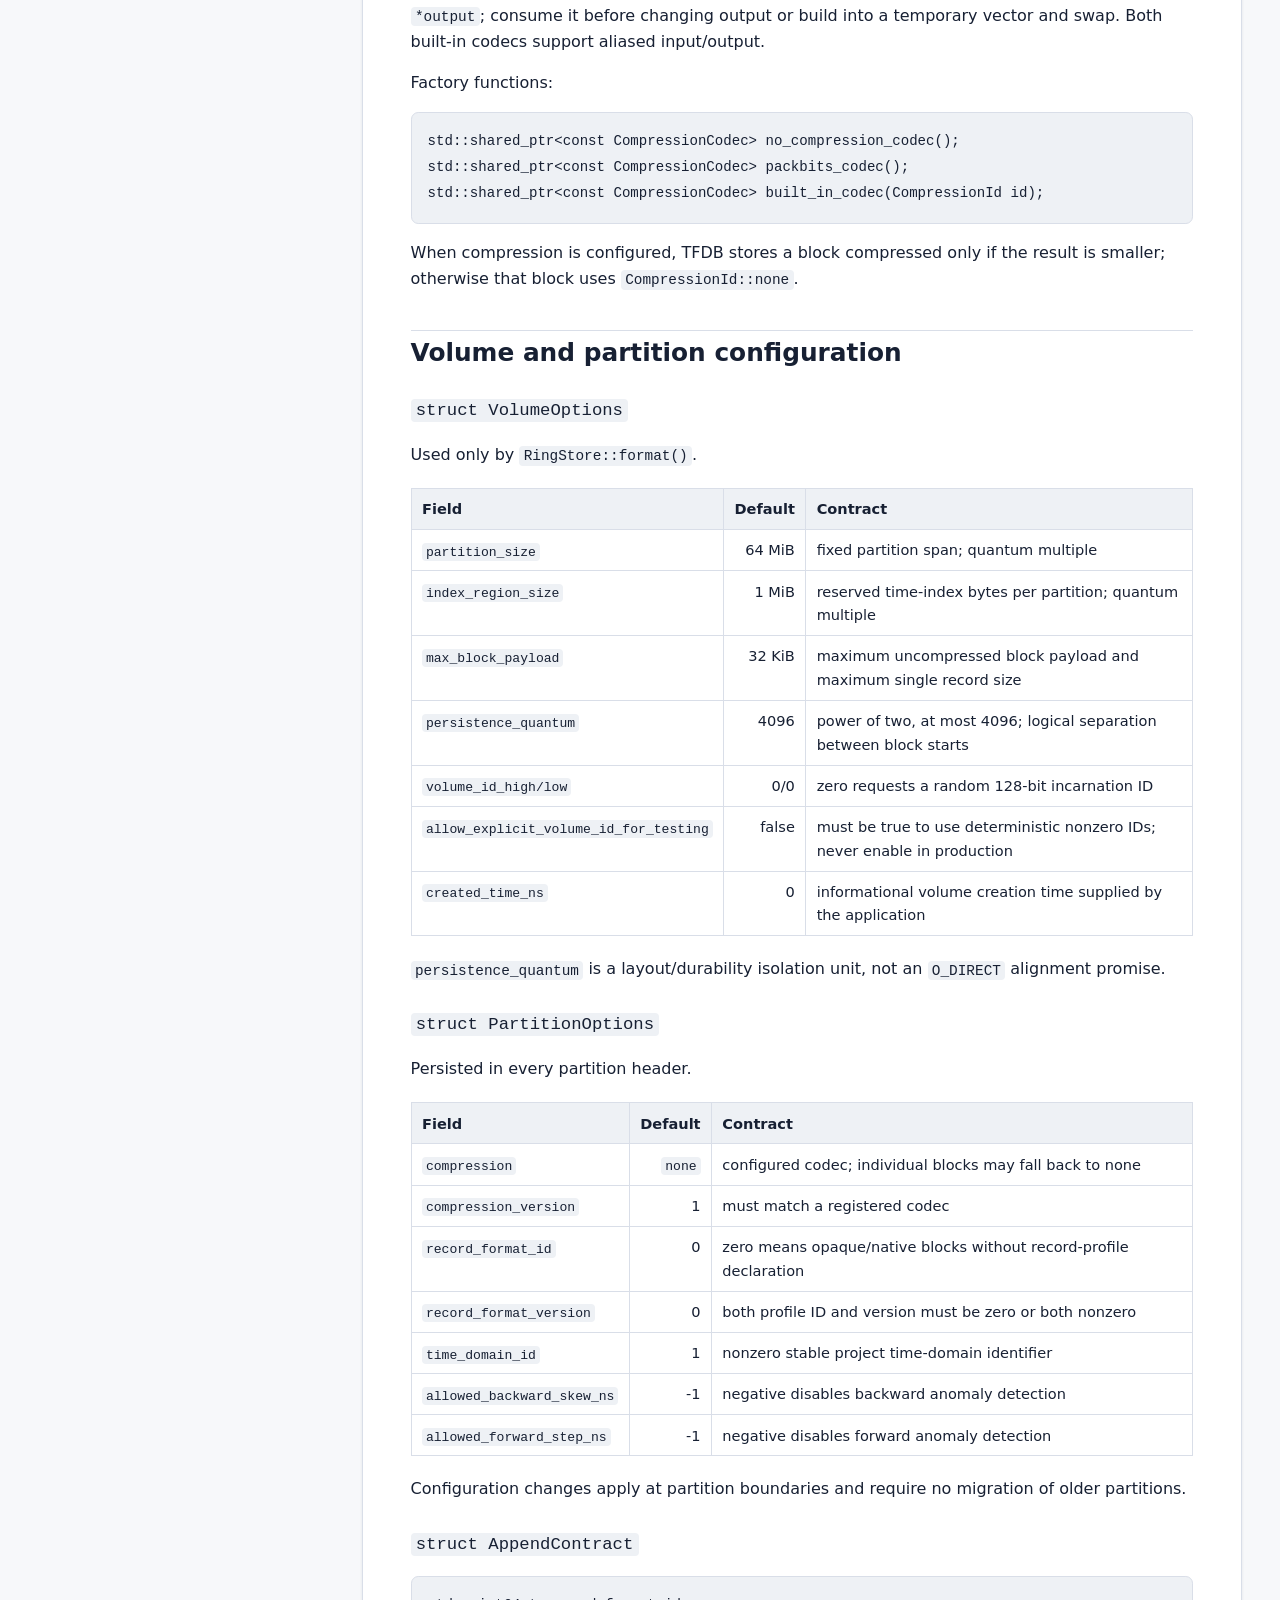
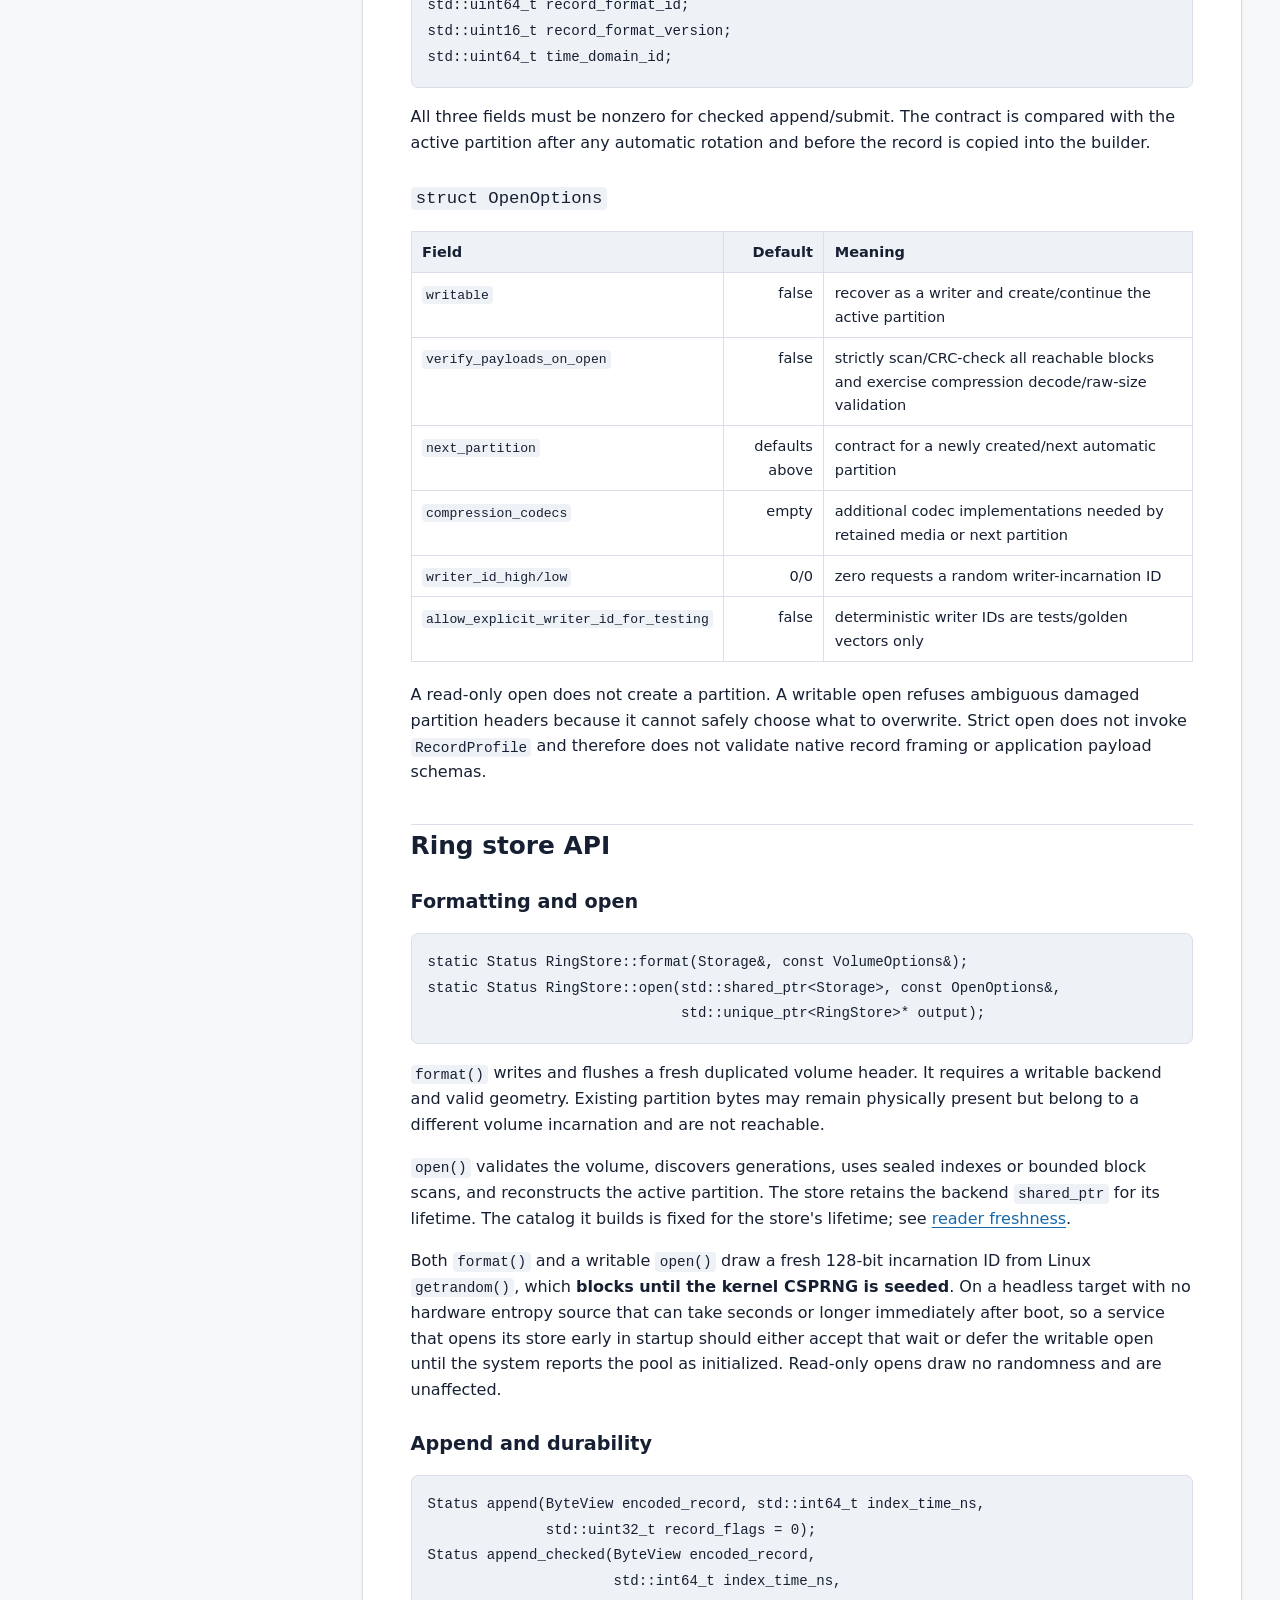
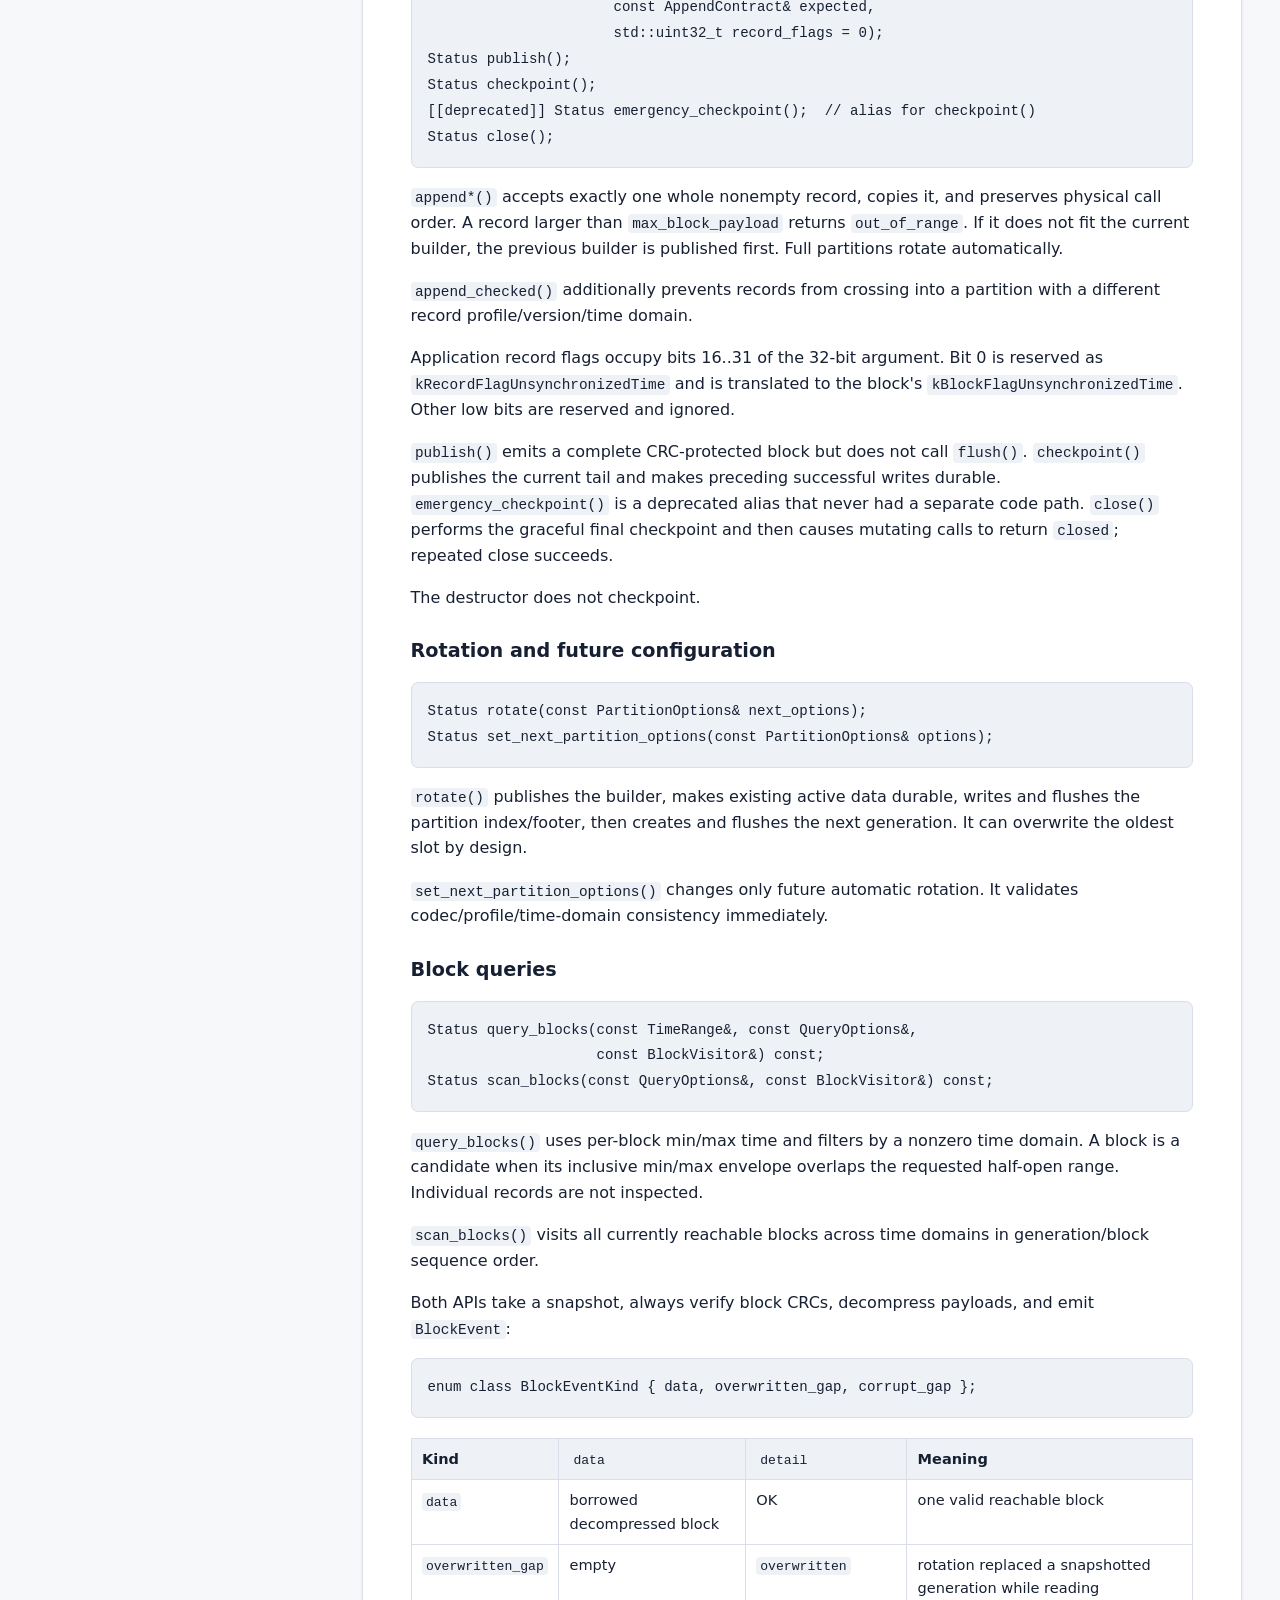
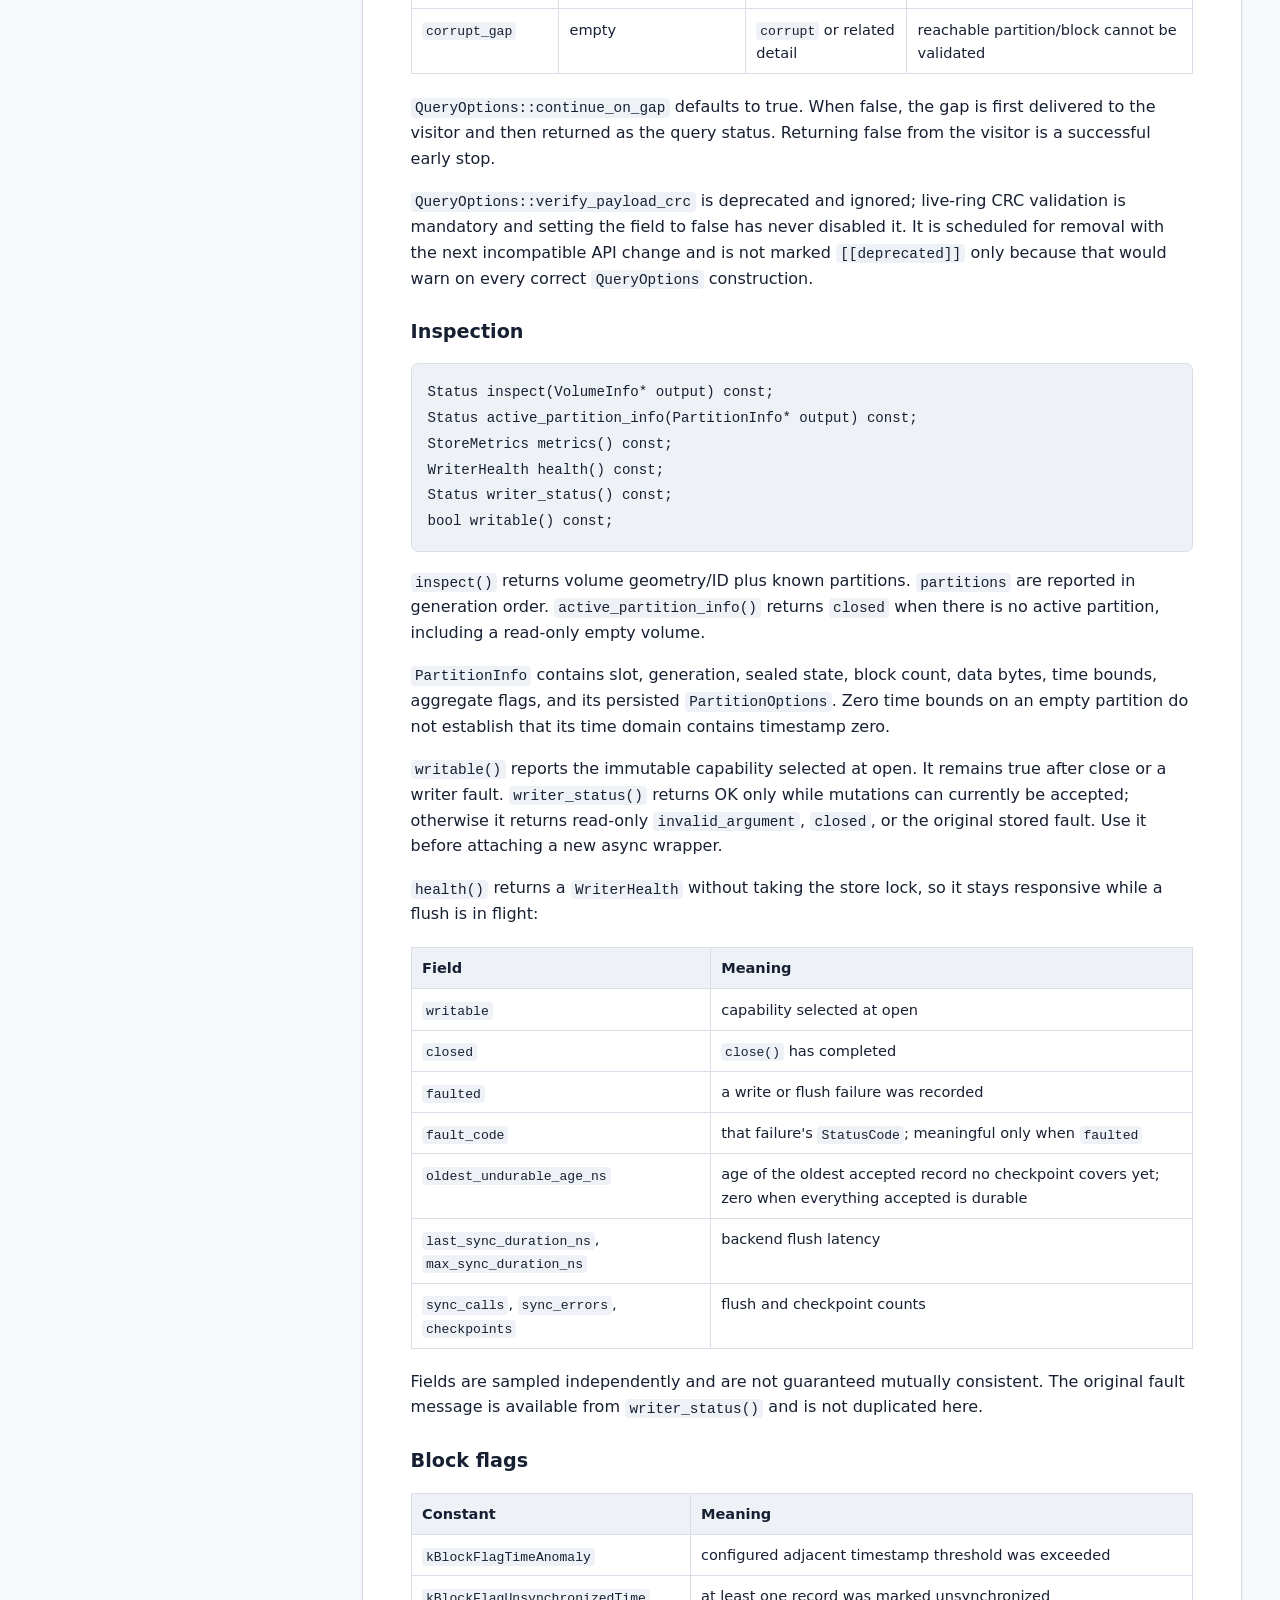
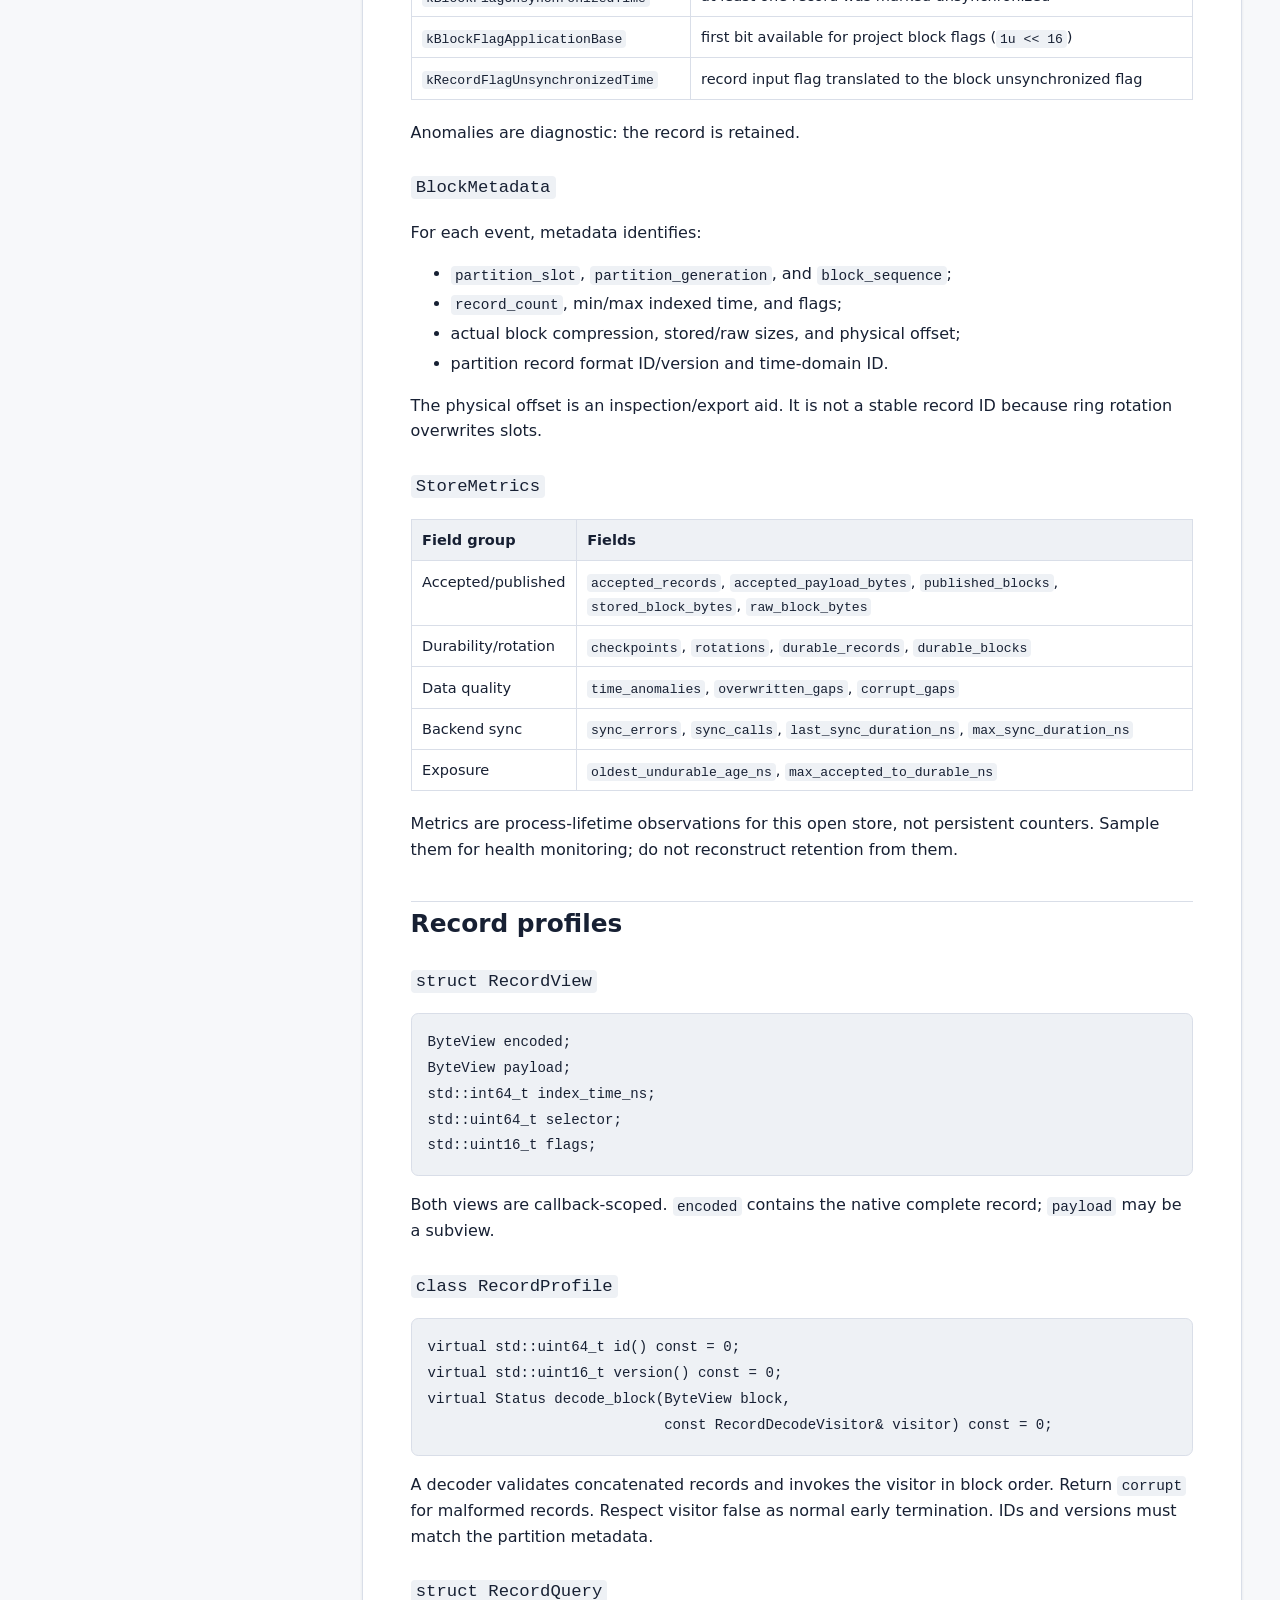
==== commit f481a051: "store: publish related health state consistently" ====
--- a/docs/html/api.html
+++ b/docs/html/api.html
@@ -3,7 +3,7 @@
 <head>
   <meta charset="utf-8">
   <meta name="viewport" content="width=device-width, initial-scale=1">
-  <meta name="tfdb-source-sha256" content="6ca4e87c94363ac6dccb46b9829337534183b53bb9f38eb459a50c1fe037c1d1">
+  <meta name="tfdb-source-sha256" content="46e7ba42b3f5358b9b4ec32e0a231afeaabd3c76ffa10ed0d9b441865520d728">
   <title>TFDB C++14 API reference — TFDB</title>
   <link rel="stylesheet" href="style.css">
 </head>
@@ -148,10 +148,12 @@
 <code>metrics()</code>, <code>writer_status()</code>, <code>inspect()</code>, and <code>query_blocks()</code>, waits behind
 an in-flight flush. On a stalling device those observations block for as long
 as the flush does.</p>
-<p><code>health()</code> is the exception: it reads lock-free published values and never
-waits on the backend, so a watchdog can observe a stall while it is happening.
-Use it for liveness and durability-lag alarms, and <code>metrics()</code> when an exact,
-mutually consistent snapshot matters more than bounded latency.</p>
+<p><code>health()</code> is the exception: it reads atomically published values without the
+store mutex and never waits on the backend, so a watchdog can observe a stall
+while it is happening. Use it for liveness and durability-lag alarms, and
+<code>metrics()</code> when an exact, mutually consistent snapshot matters more than
+bounded latency. The atomics are not promised to be lock-free on every target
+architecture.</p>
 <h2 id="status-api">Status API</h2>
 <h3 id="enum-class-statuscode"><code>enum class StatusCode</code></h3>
 <div class="table-wrap"><table class="data-table">
@@ -1011,7 +1013,7 @@
 
       <footer class="page-footer">
         <p>Generated deterministically by <code>python3 docs/build_html.py</code>.</p>
-        <p>Source SHA-256: <span class="source-hash">6ca4e87c94363ac6dccb46b9829337534183b53bb9f38eb459a50c1fe037c1d1</span></p>
+        <p>Source SHA-256: <span class="source-hash">46e7ba42b3f5358b9b4ec32e0a231afeaabd3c76ffa10ed0d9b441865520d728</span></p>
       </footer>
     </main>
   </div>
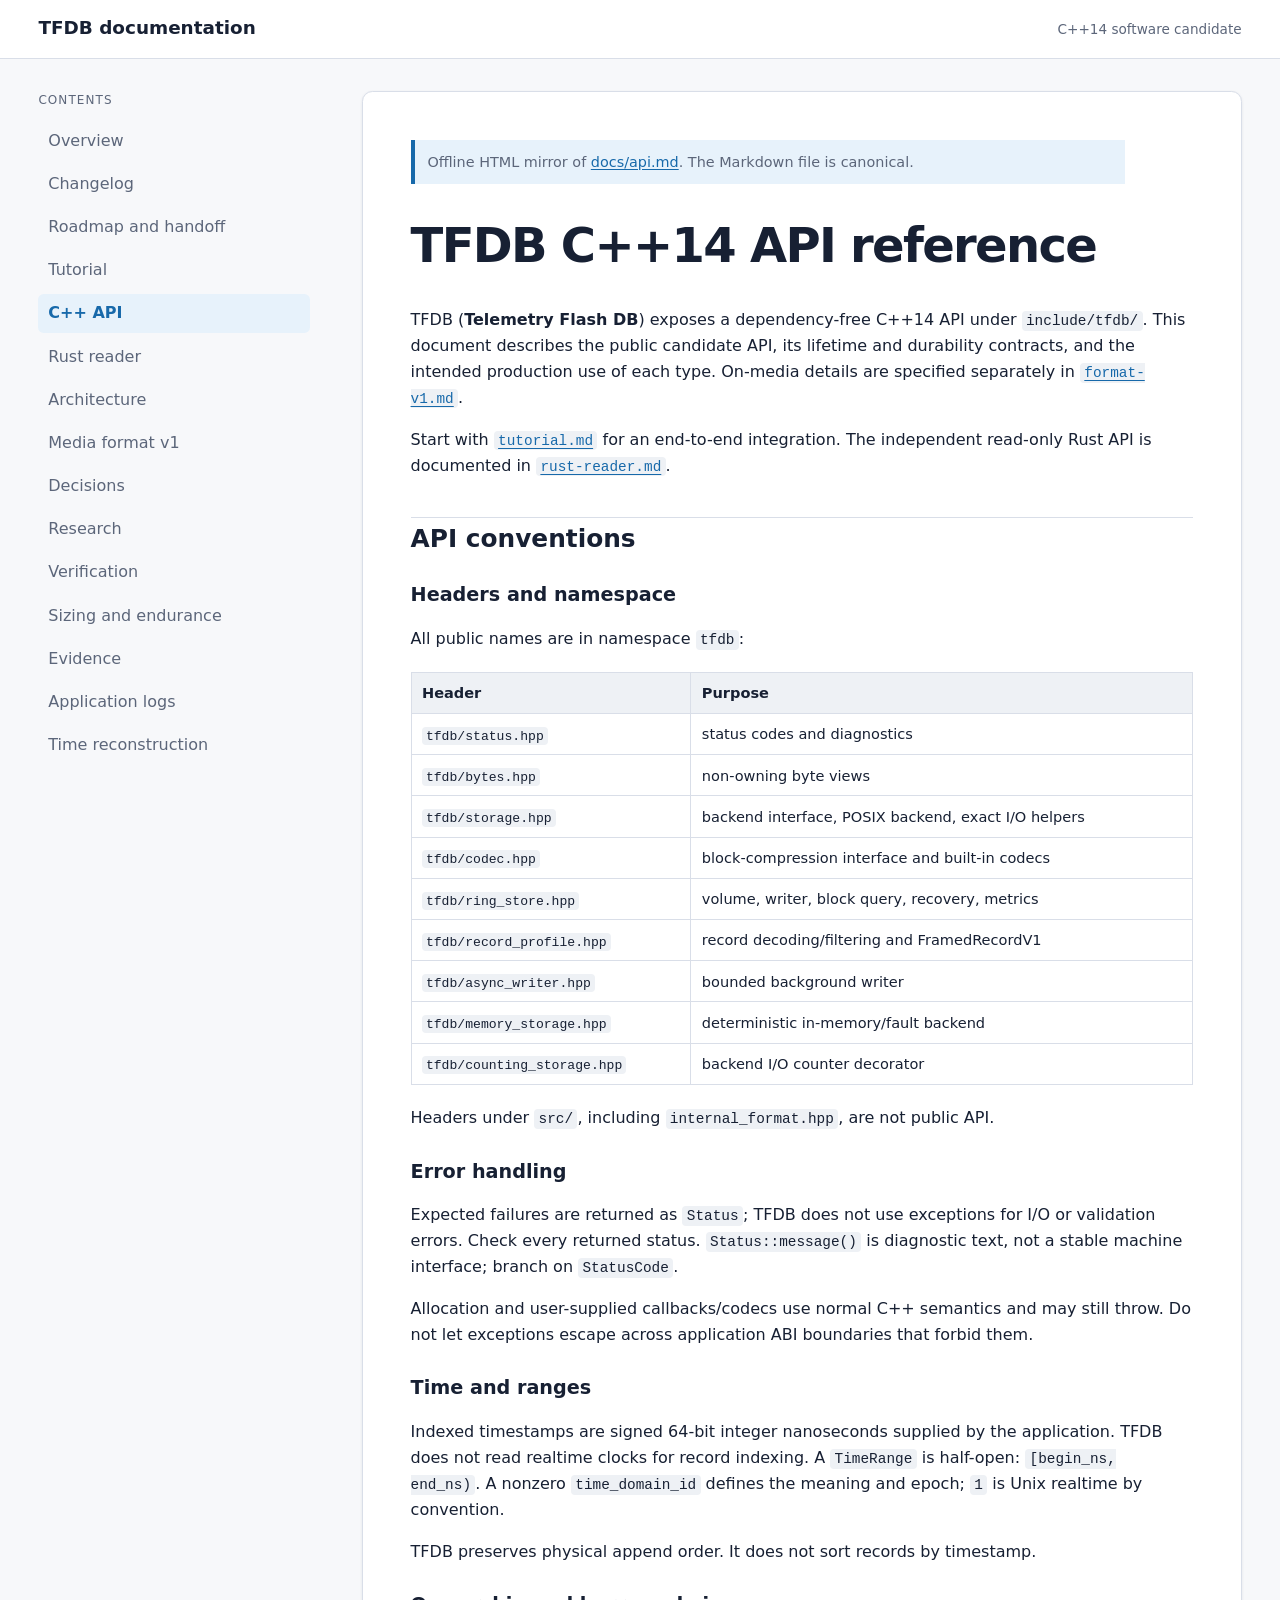
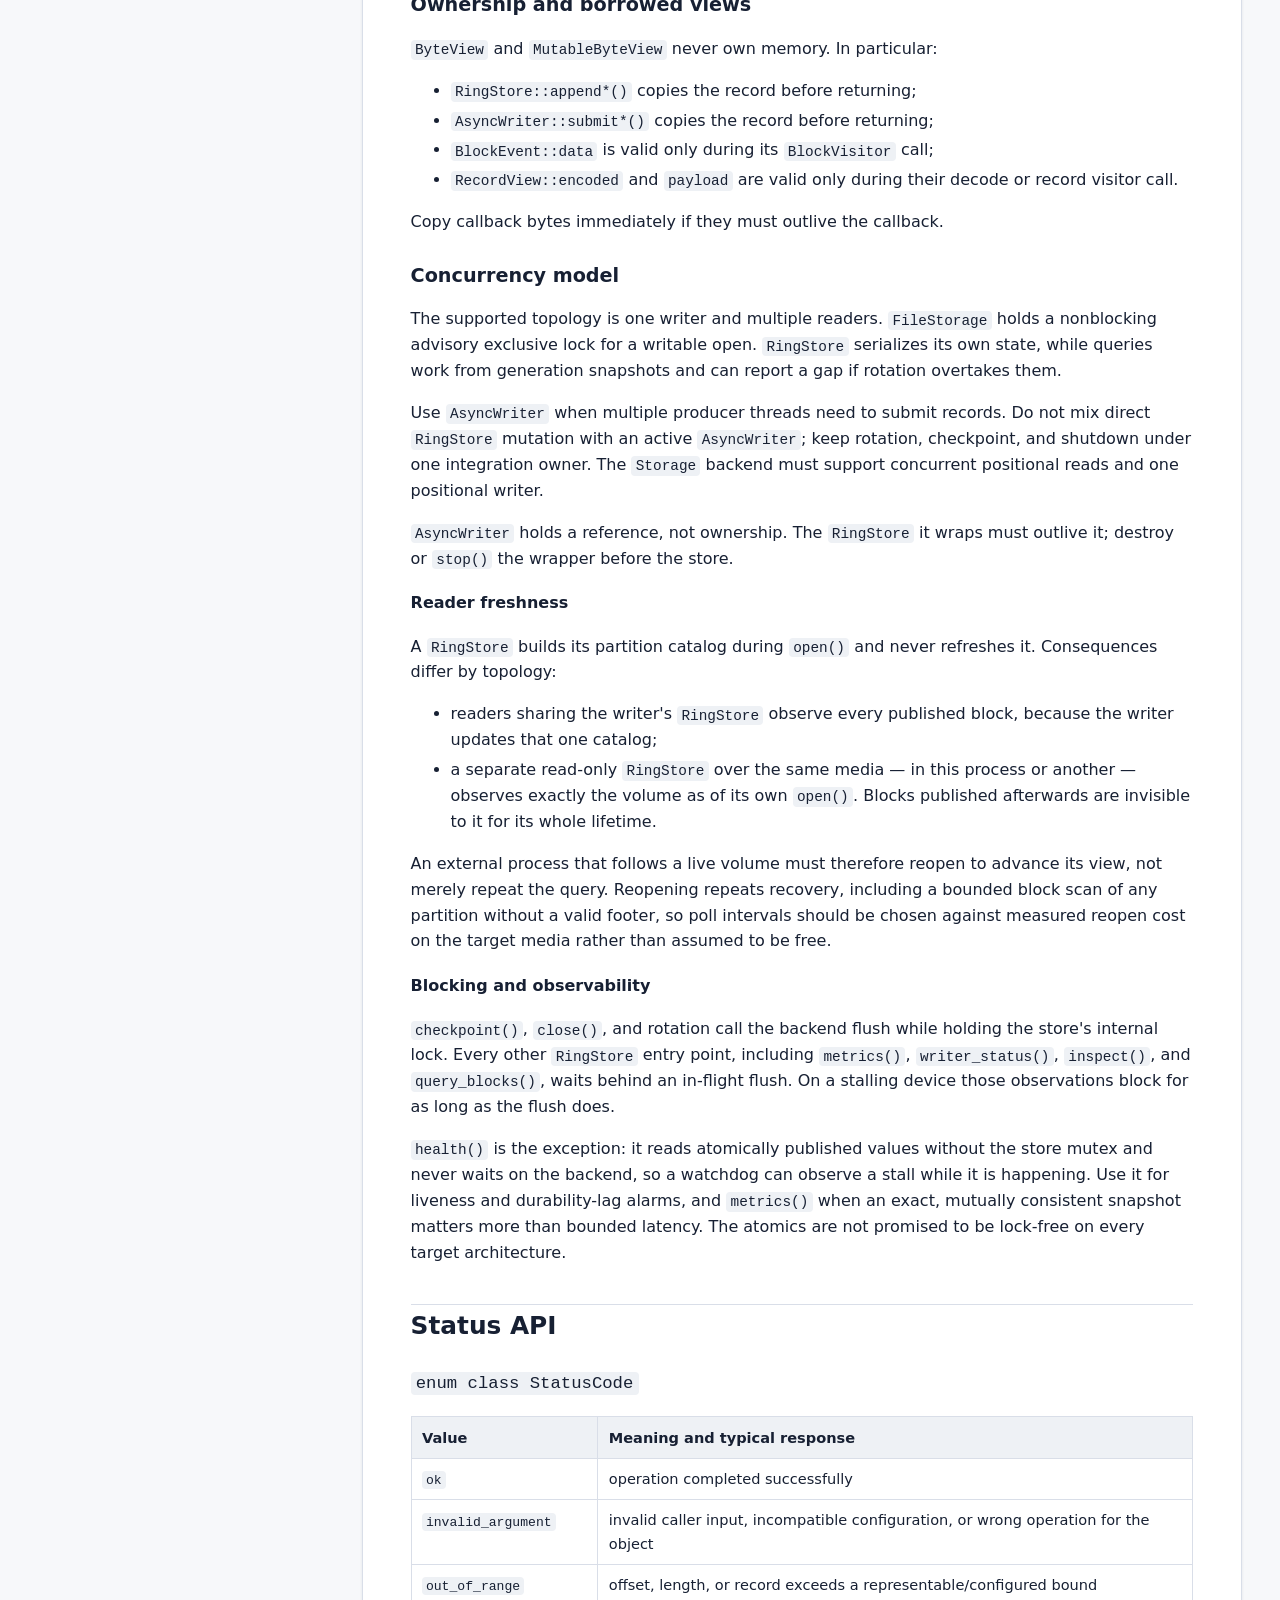
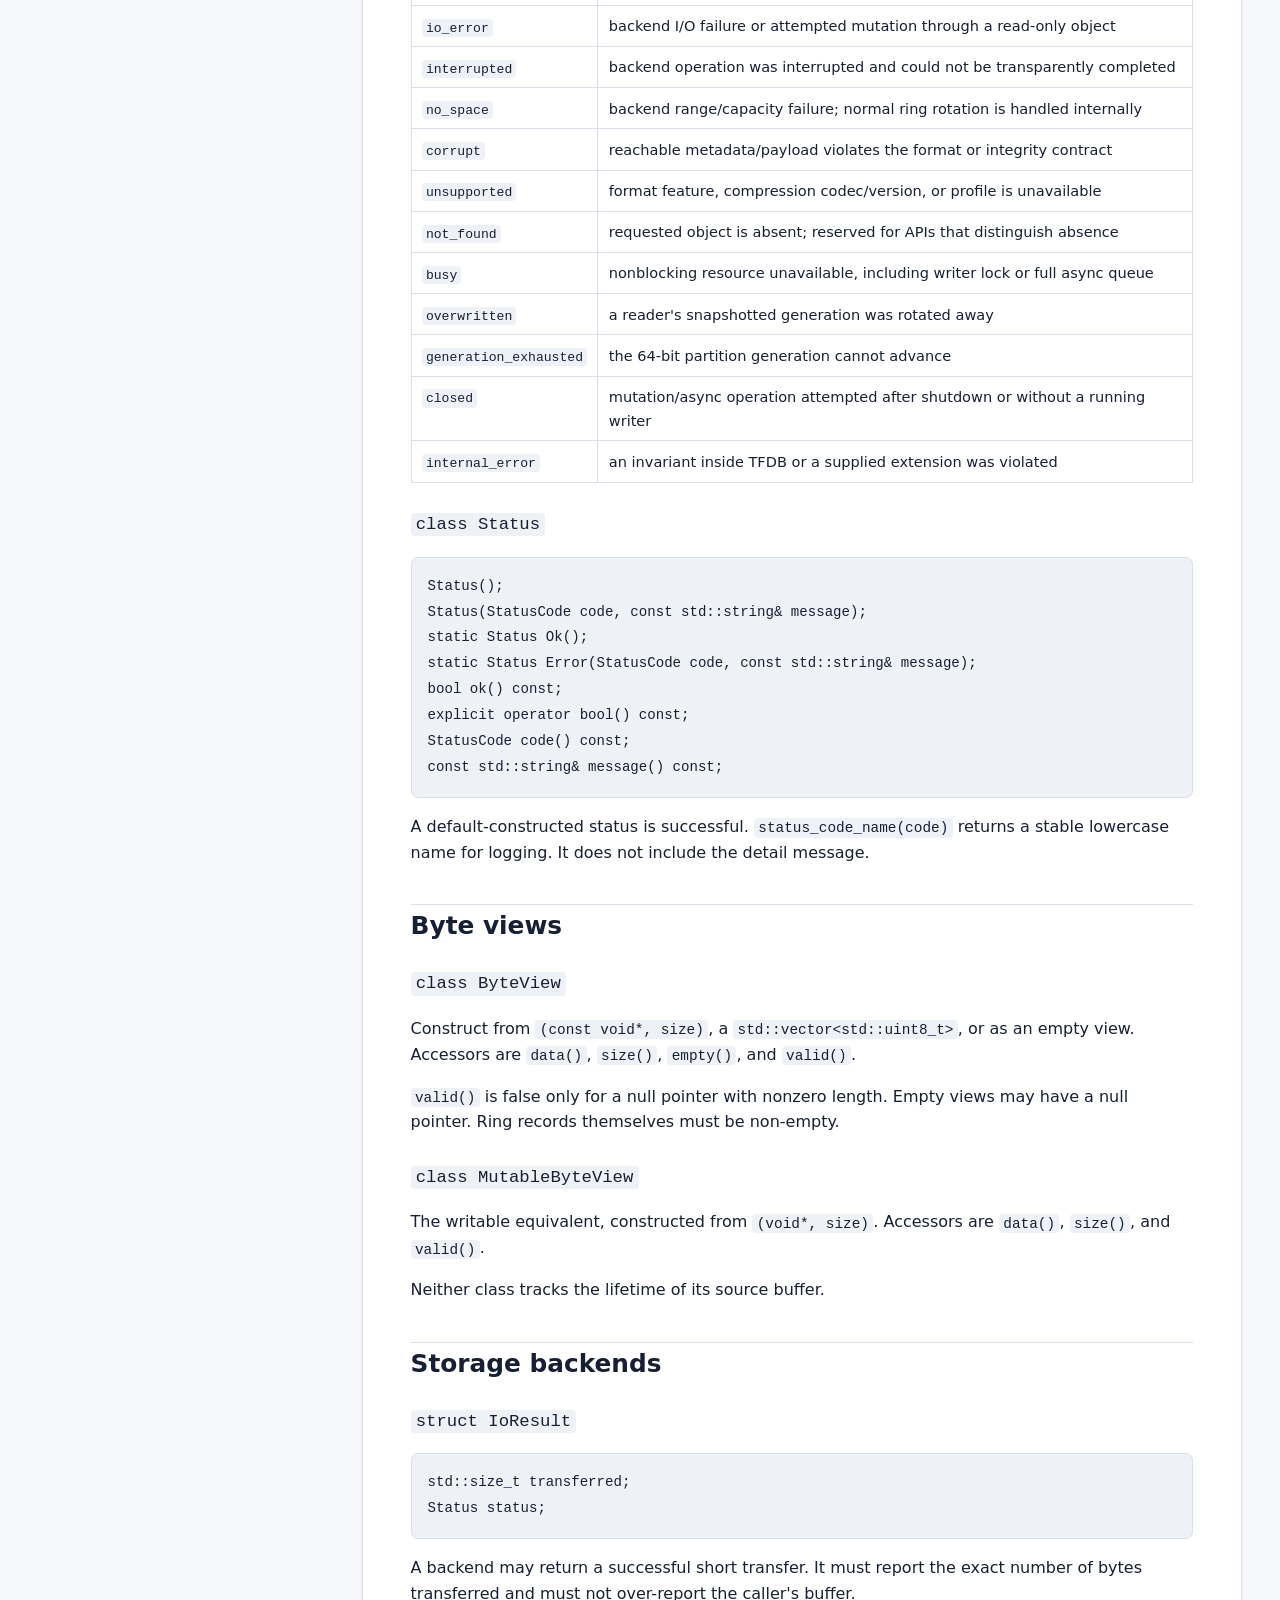
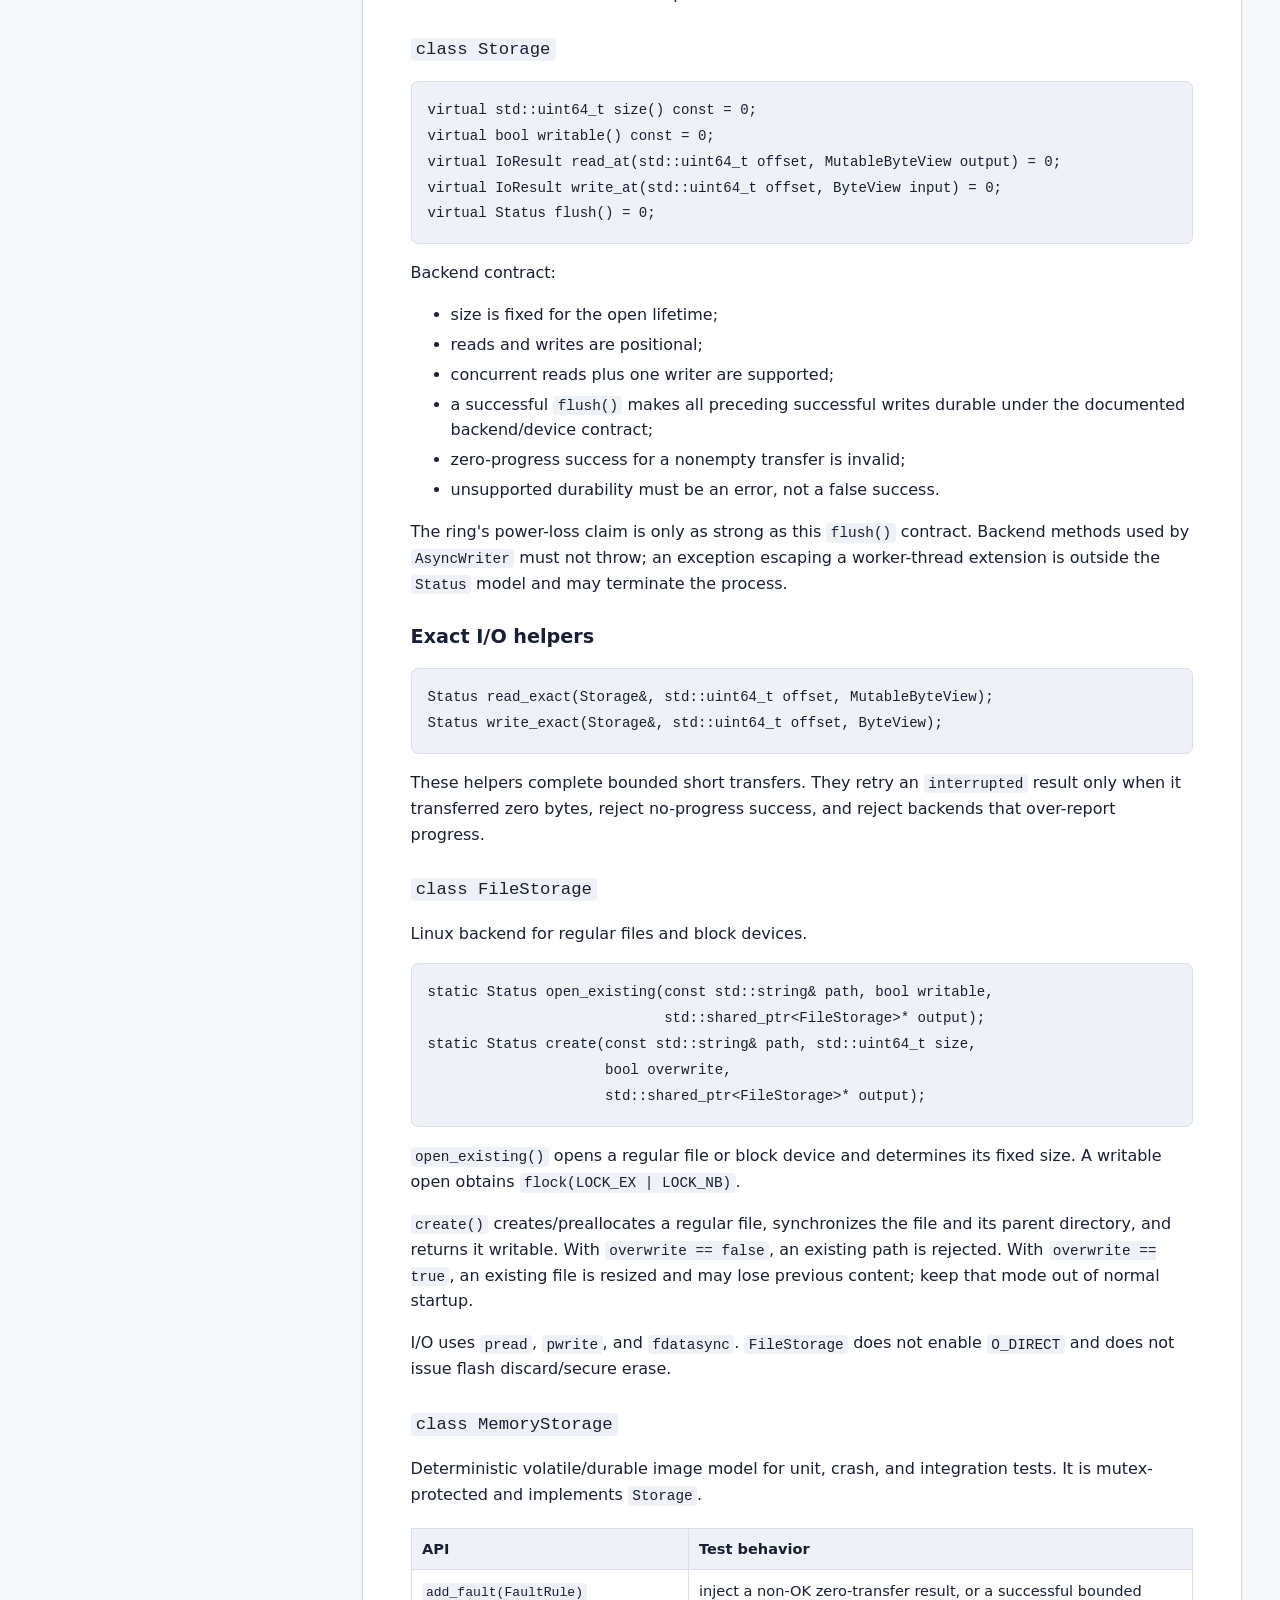
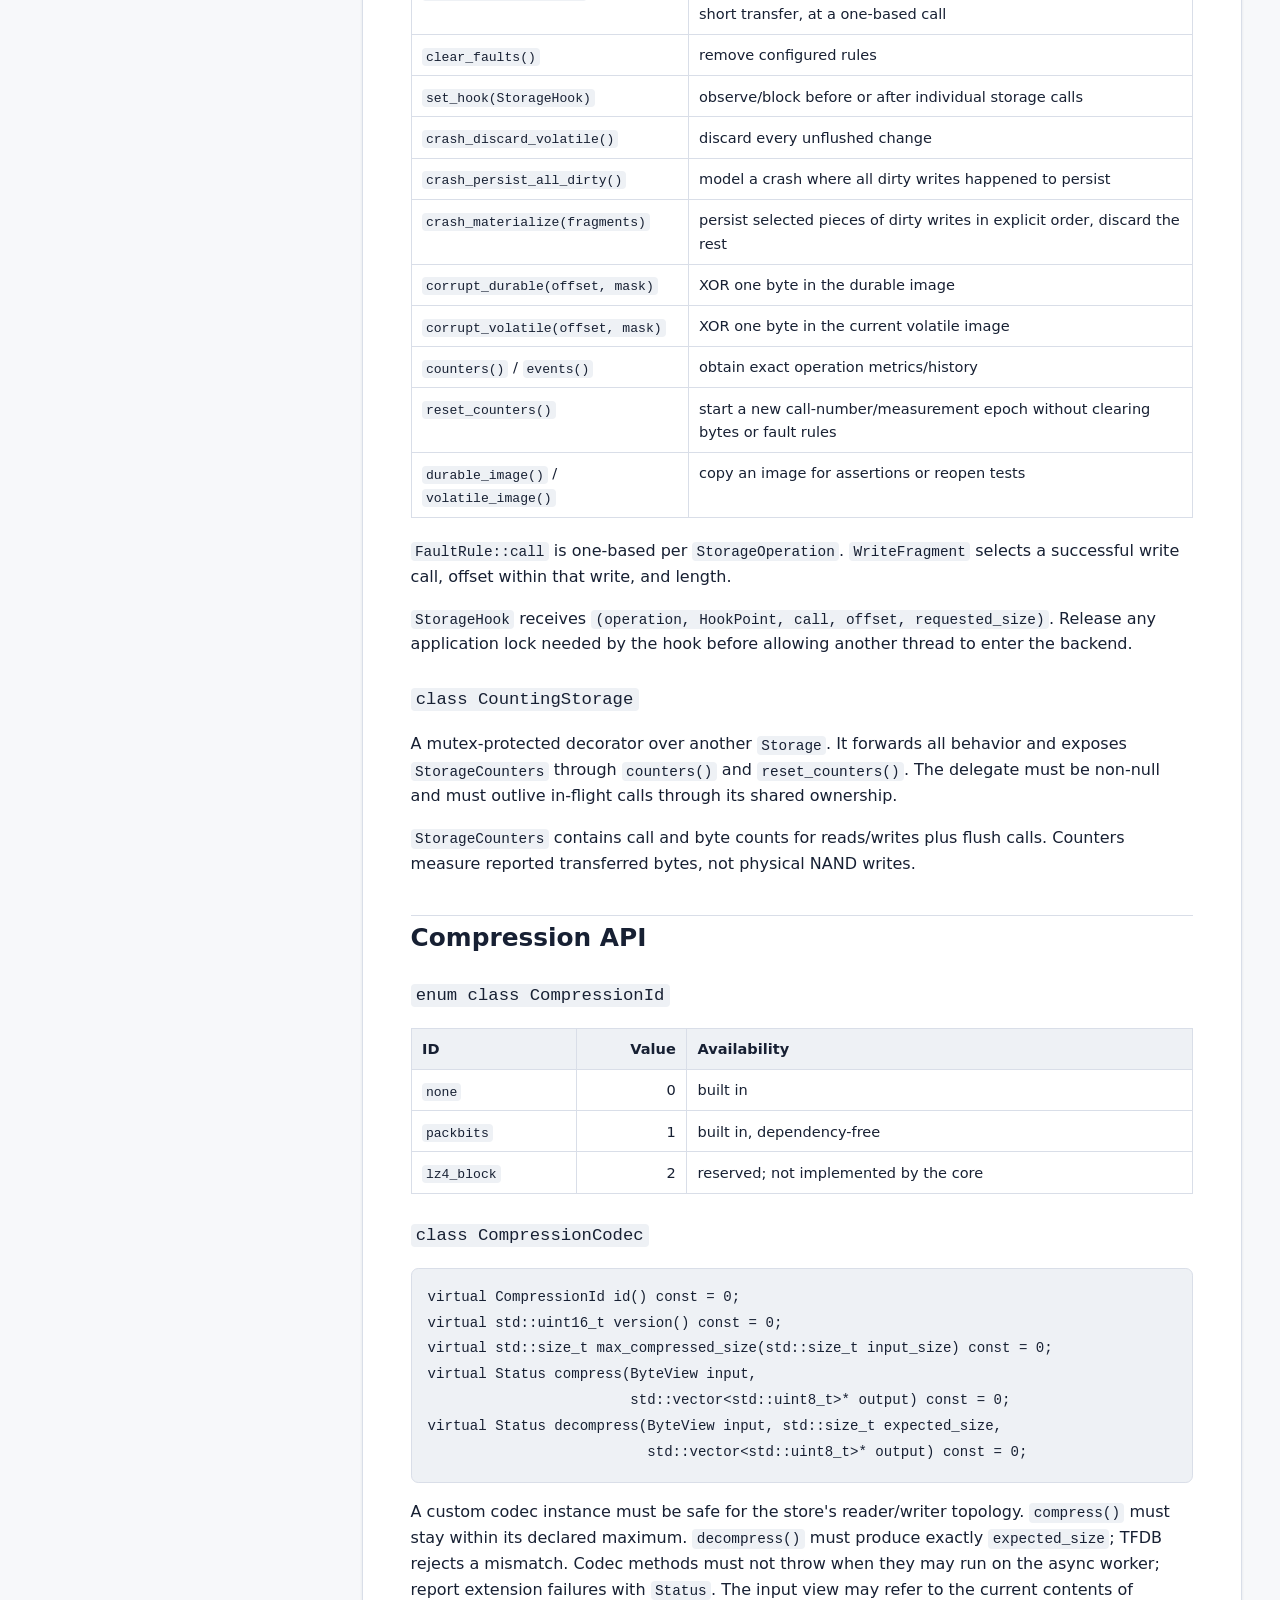
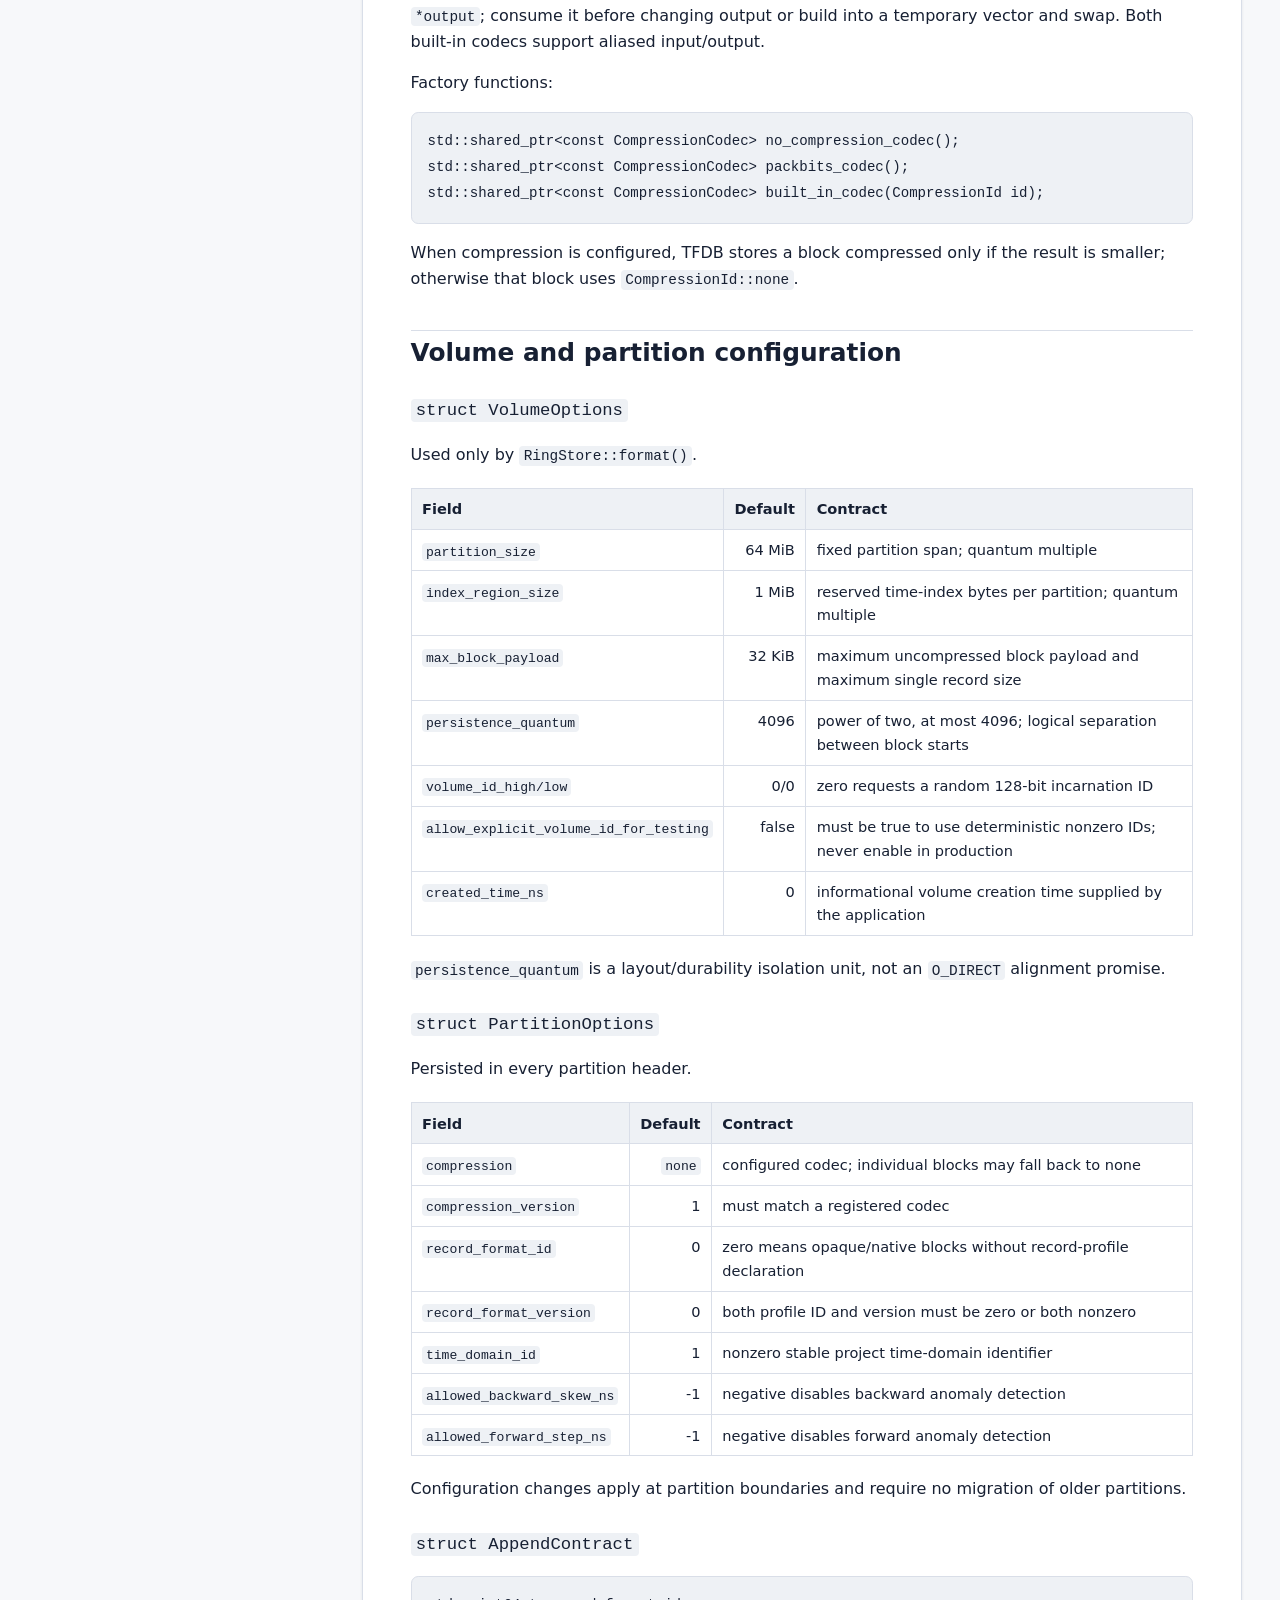
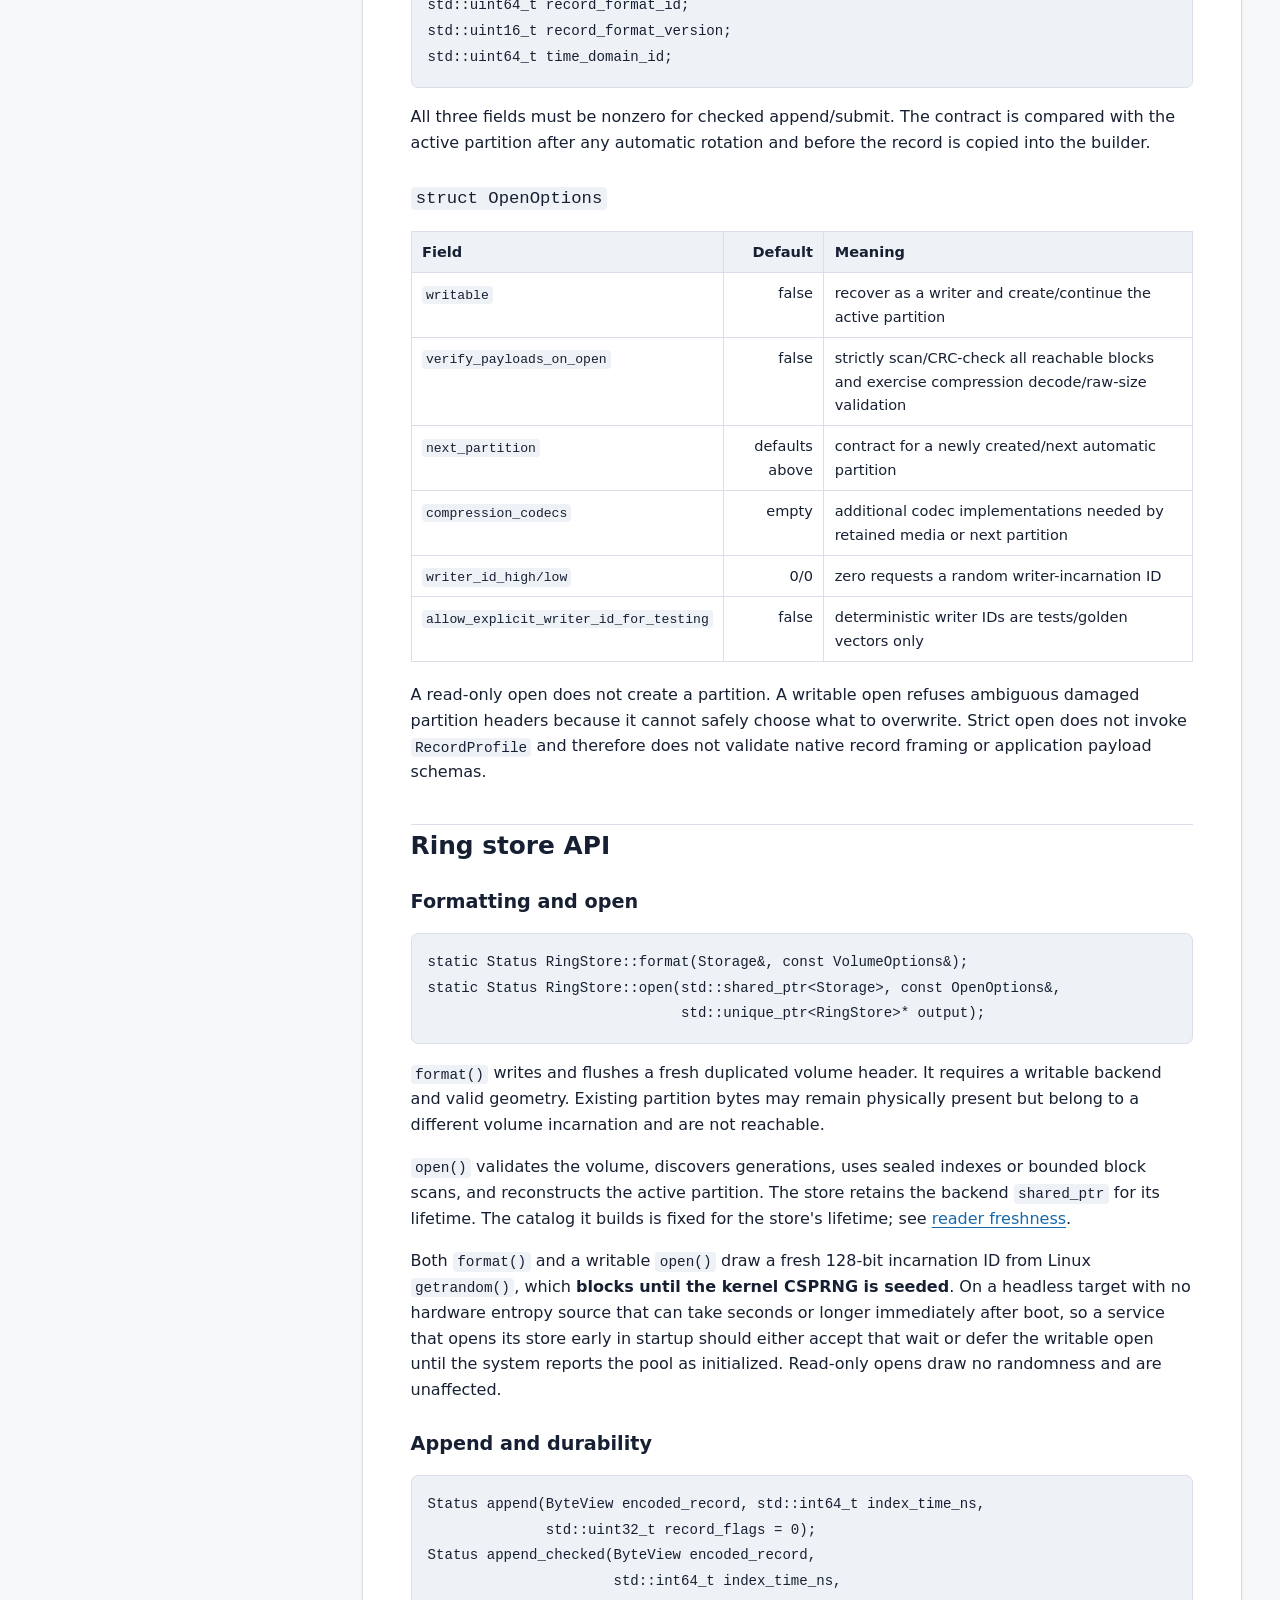
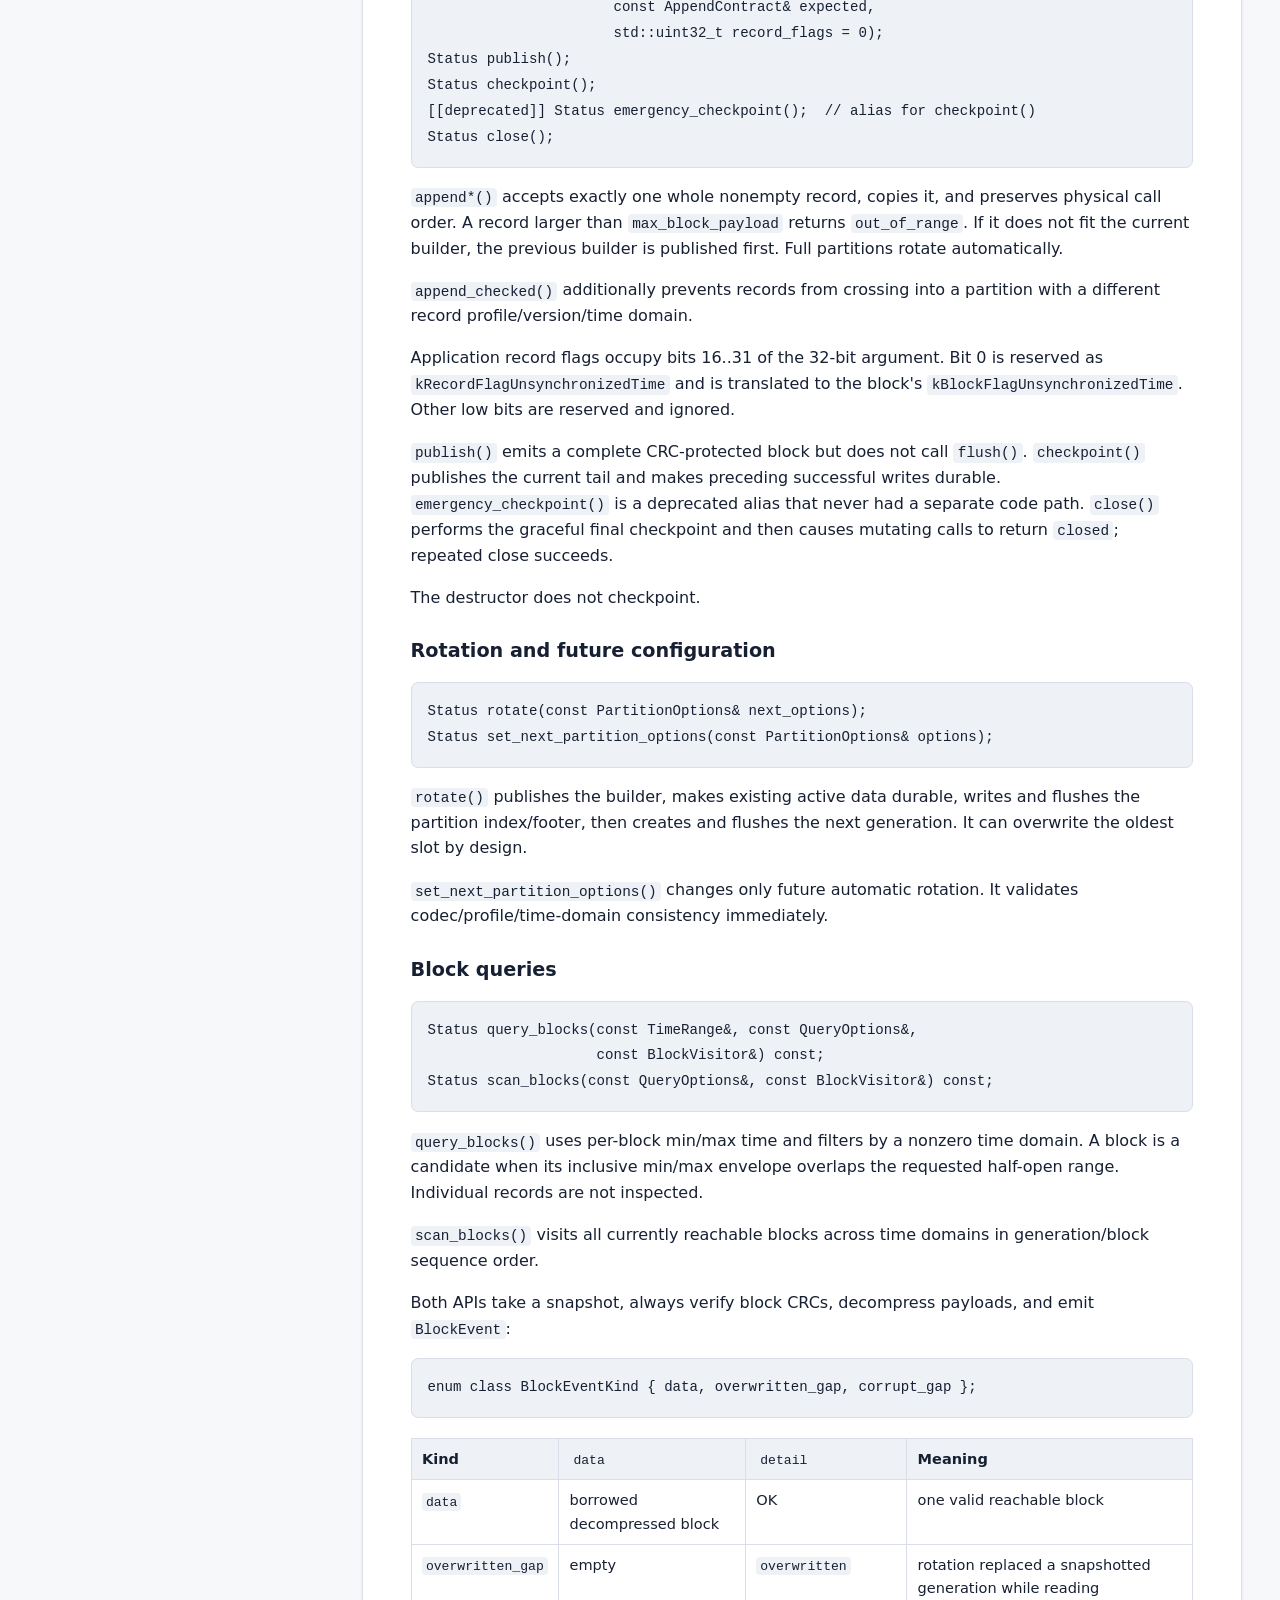
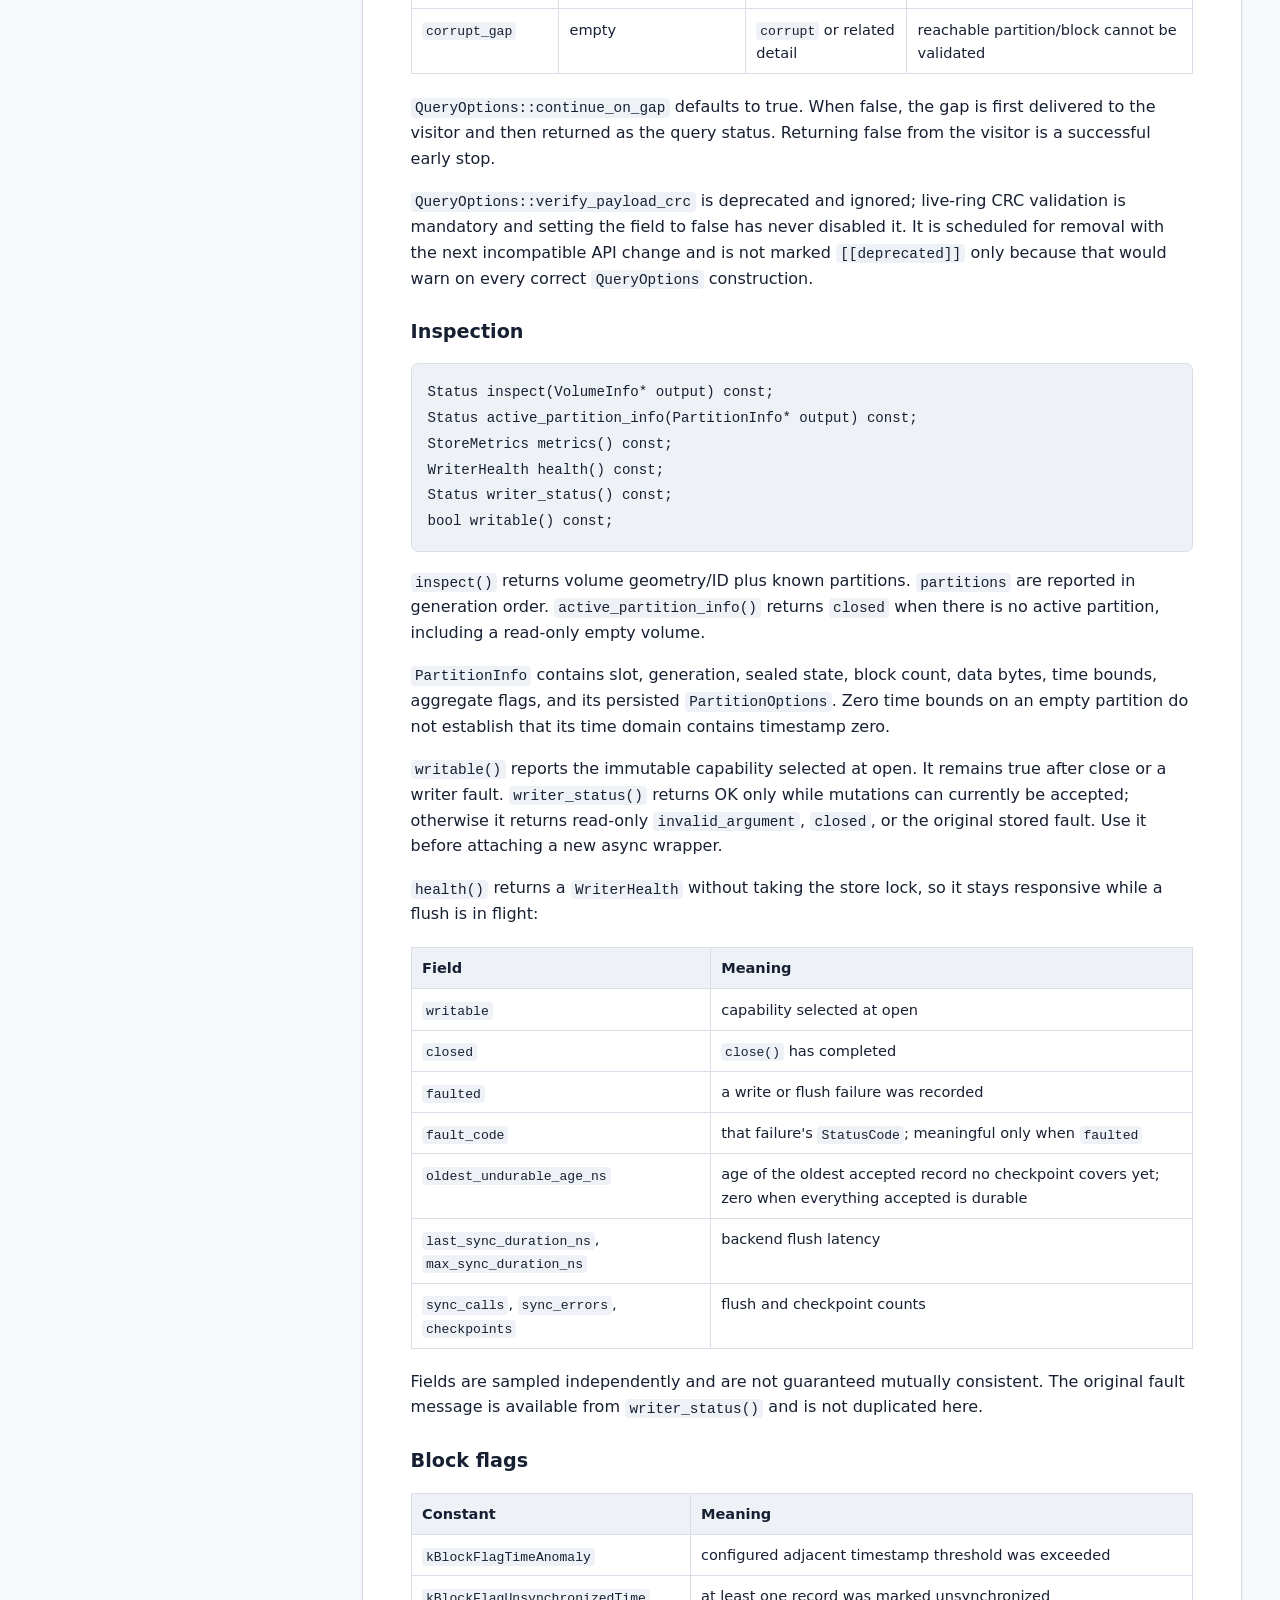
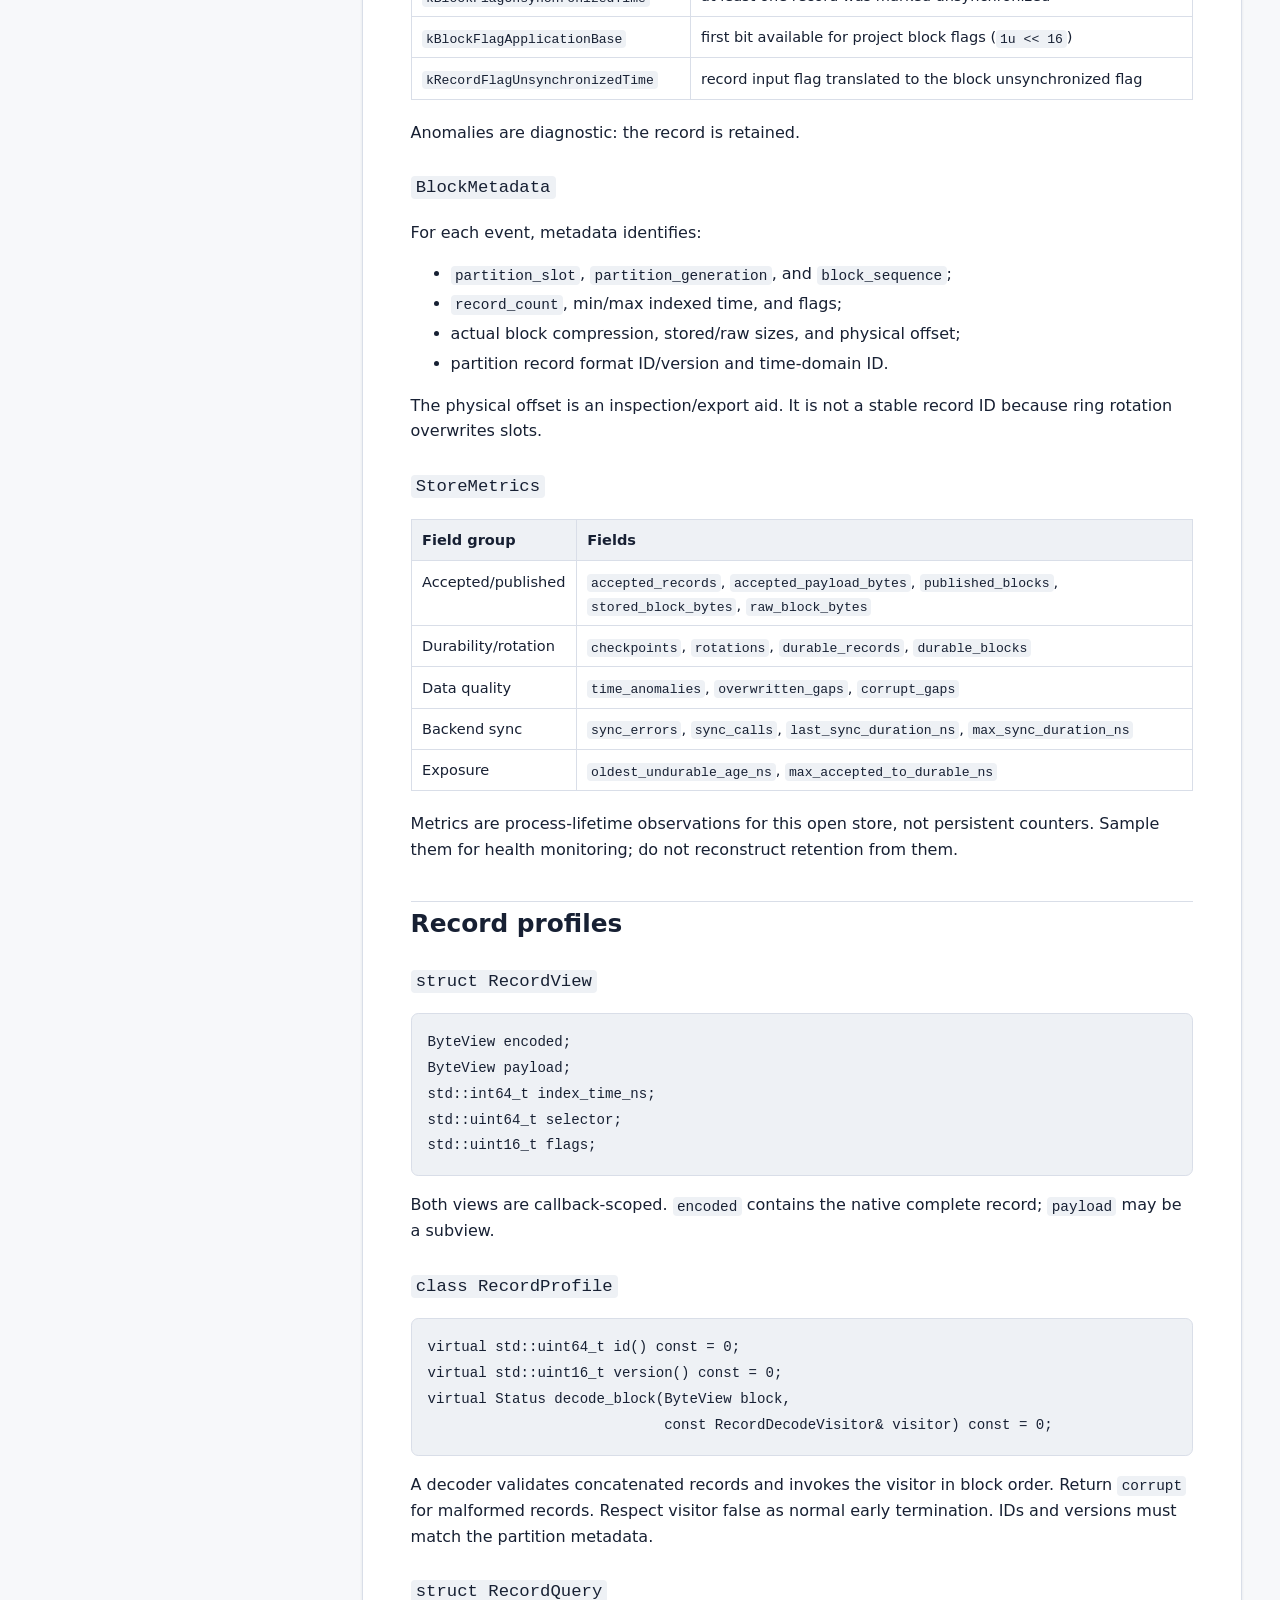
==== commit da272a60: "release: license TFDB under BSD-2-Clause" ====
--- a/docs/html/api.html
+++ b/docs/html/api.html
@@ -18,6 +18,7 @@
       <p class="sidebar-title">Contents</p>
       <ul>
         <li><a href="index.html">Overview</a></li>
+<li><a href="changelog.html">Changelog</a></li>
 <li><a href="roadmap.html">Roadmap and handoff</a></li>
 <li><a href="tutorial.html">Tutorial</a></li>
 <li><a href="api.html" aria-current="page">C++ API</a></li>
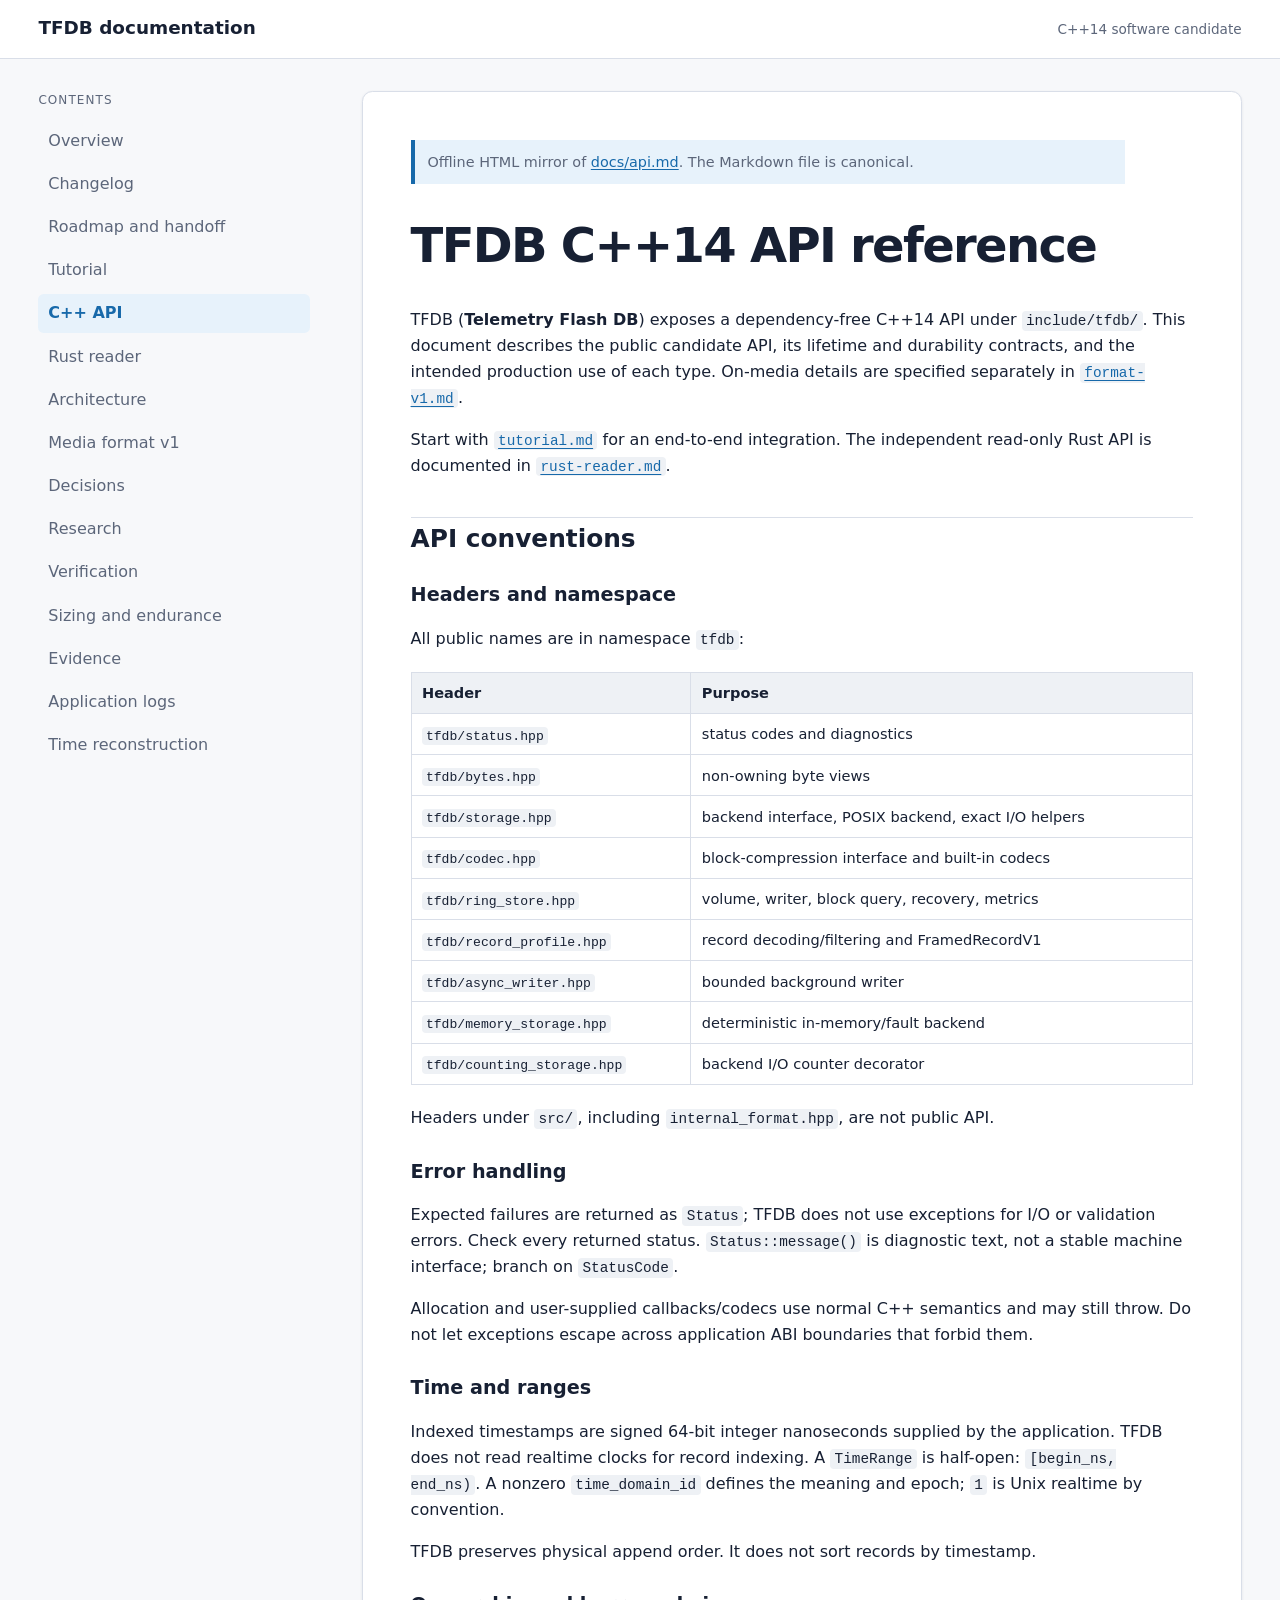
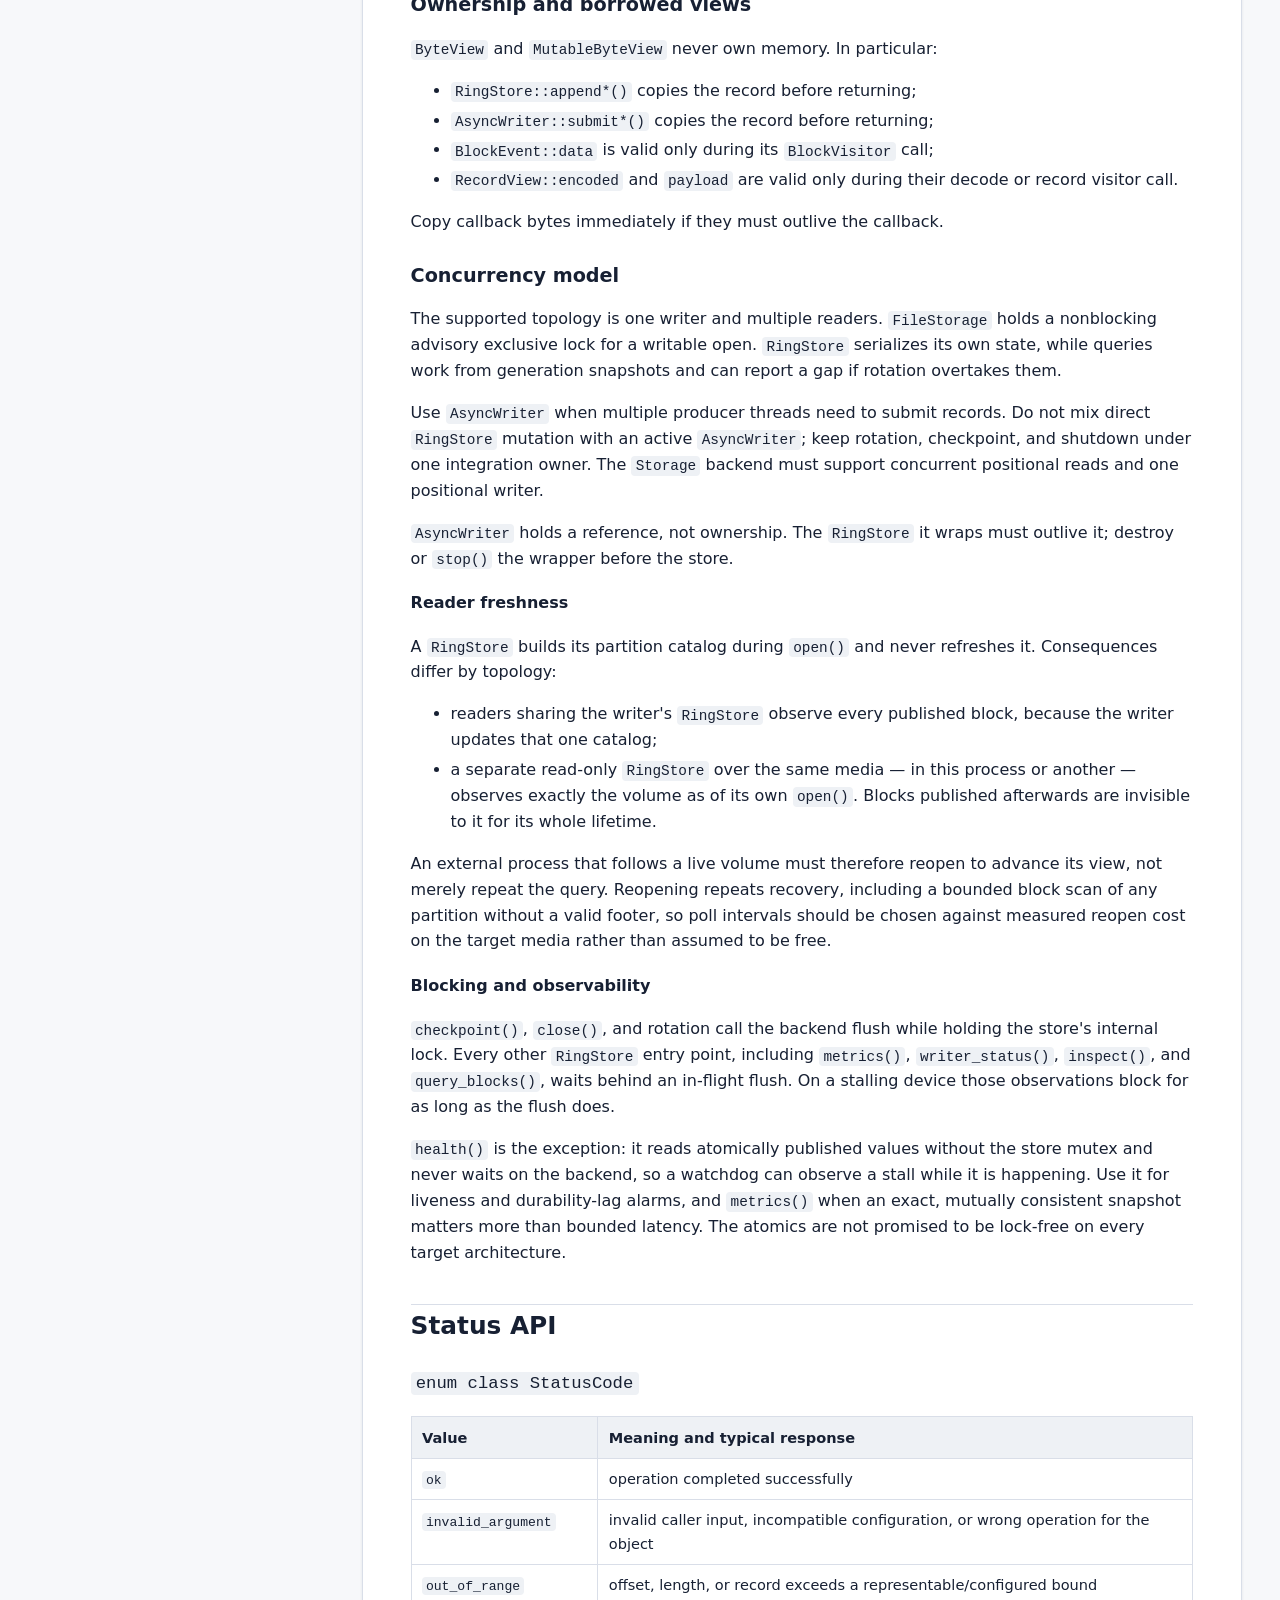
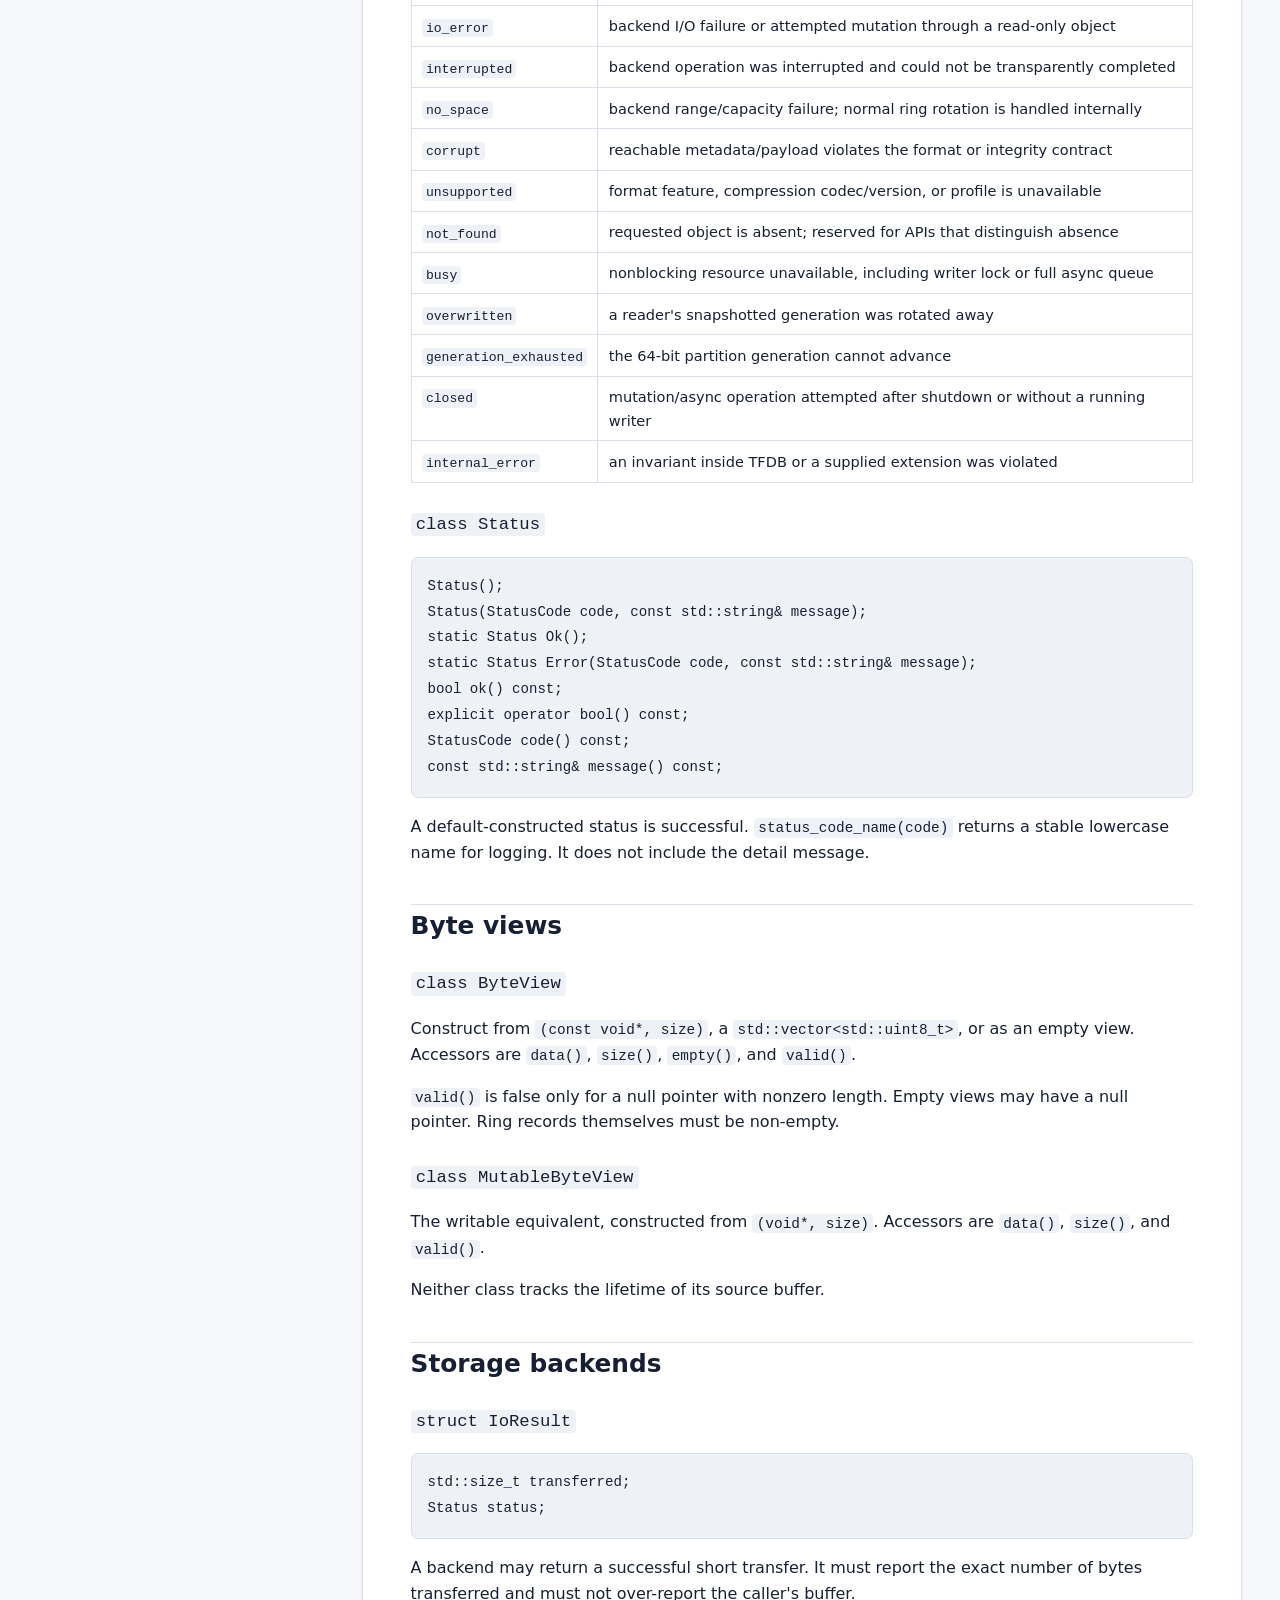
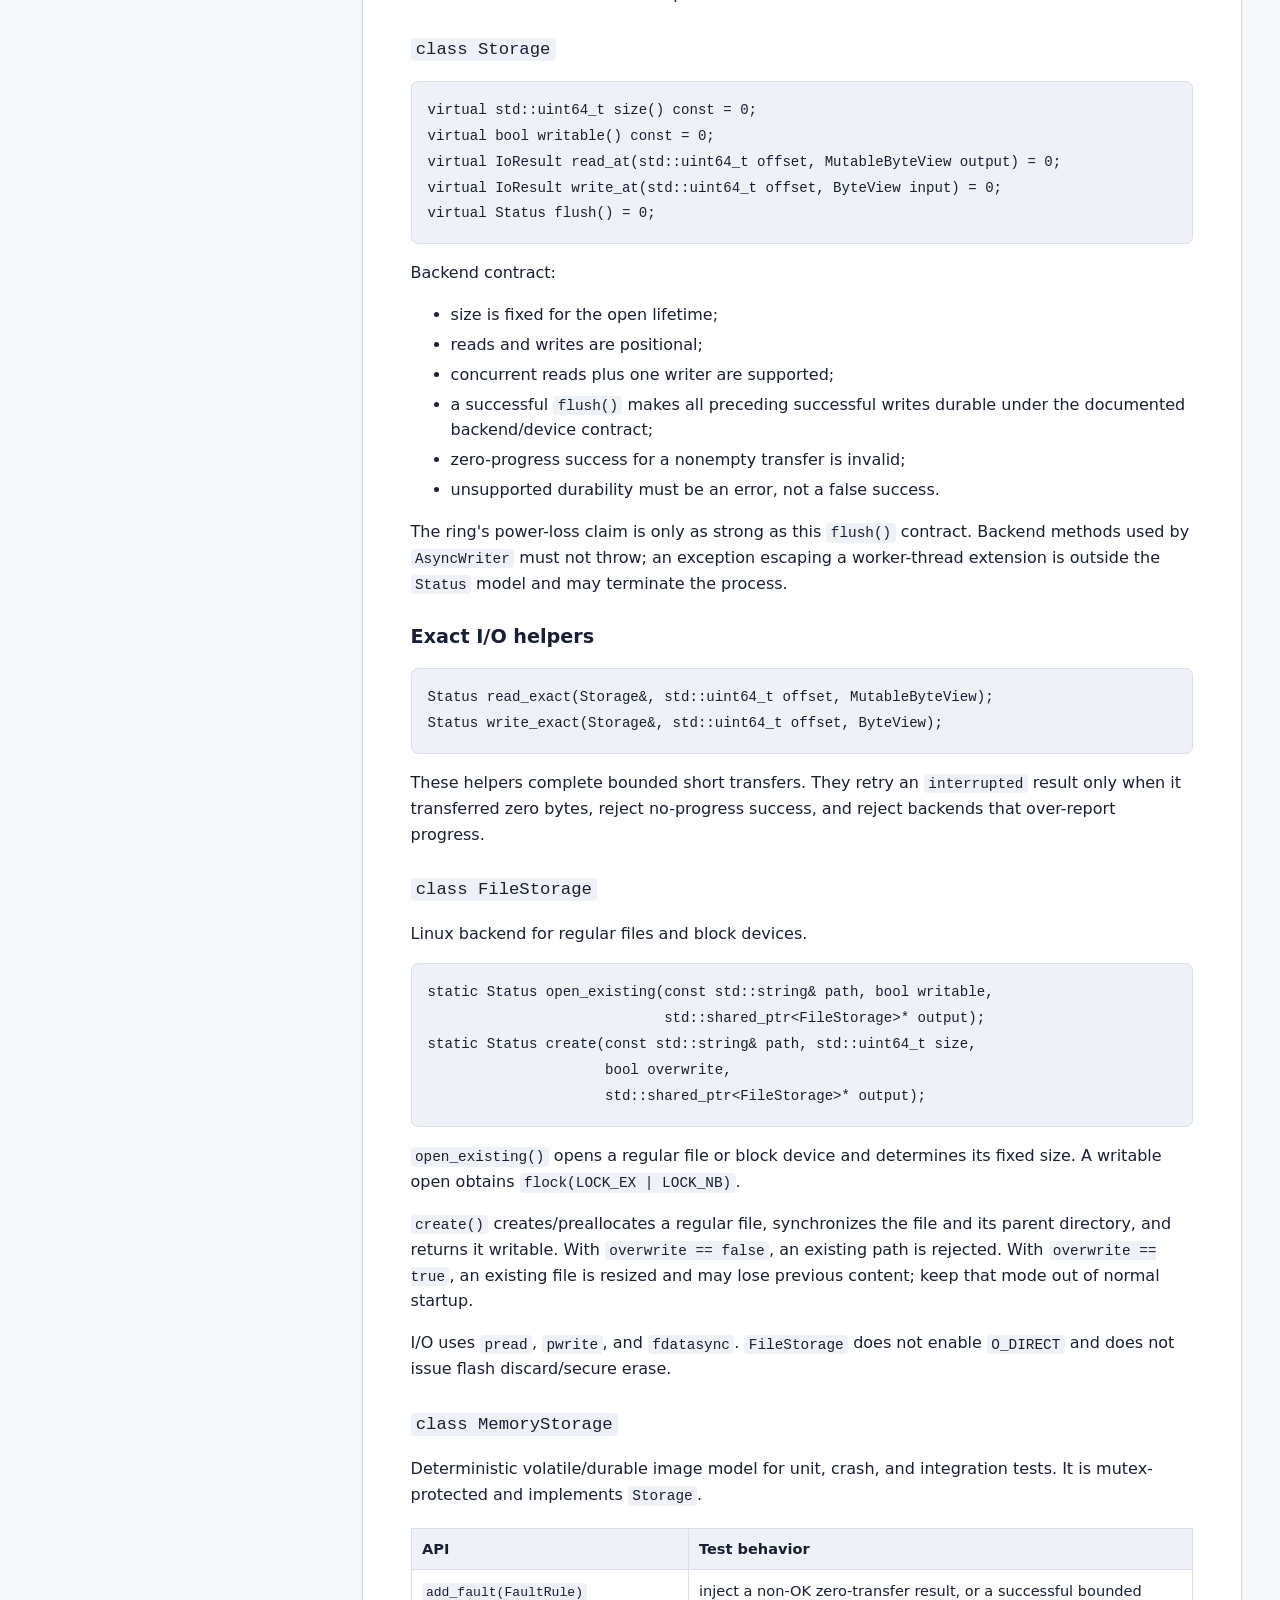
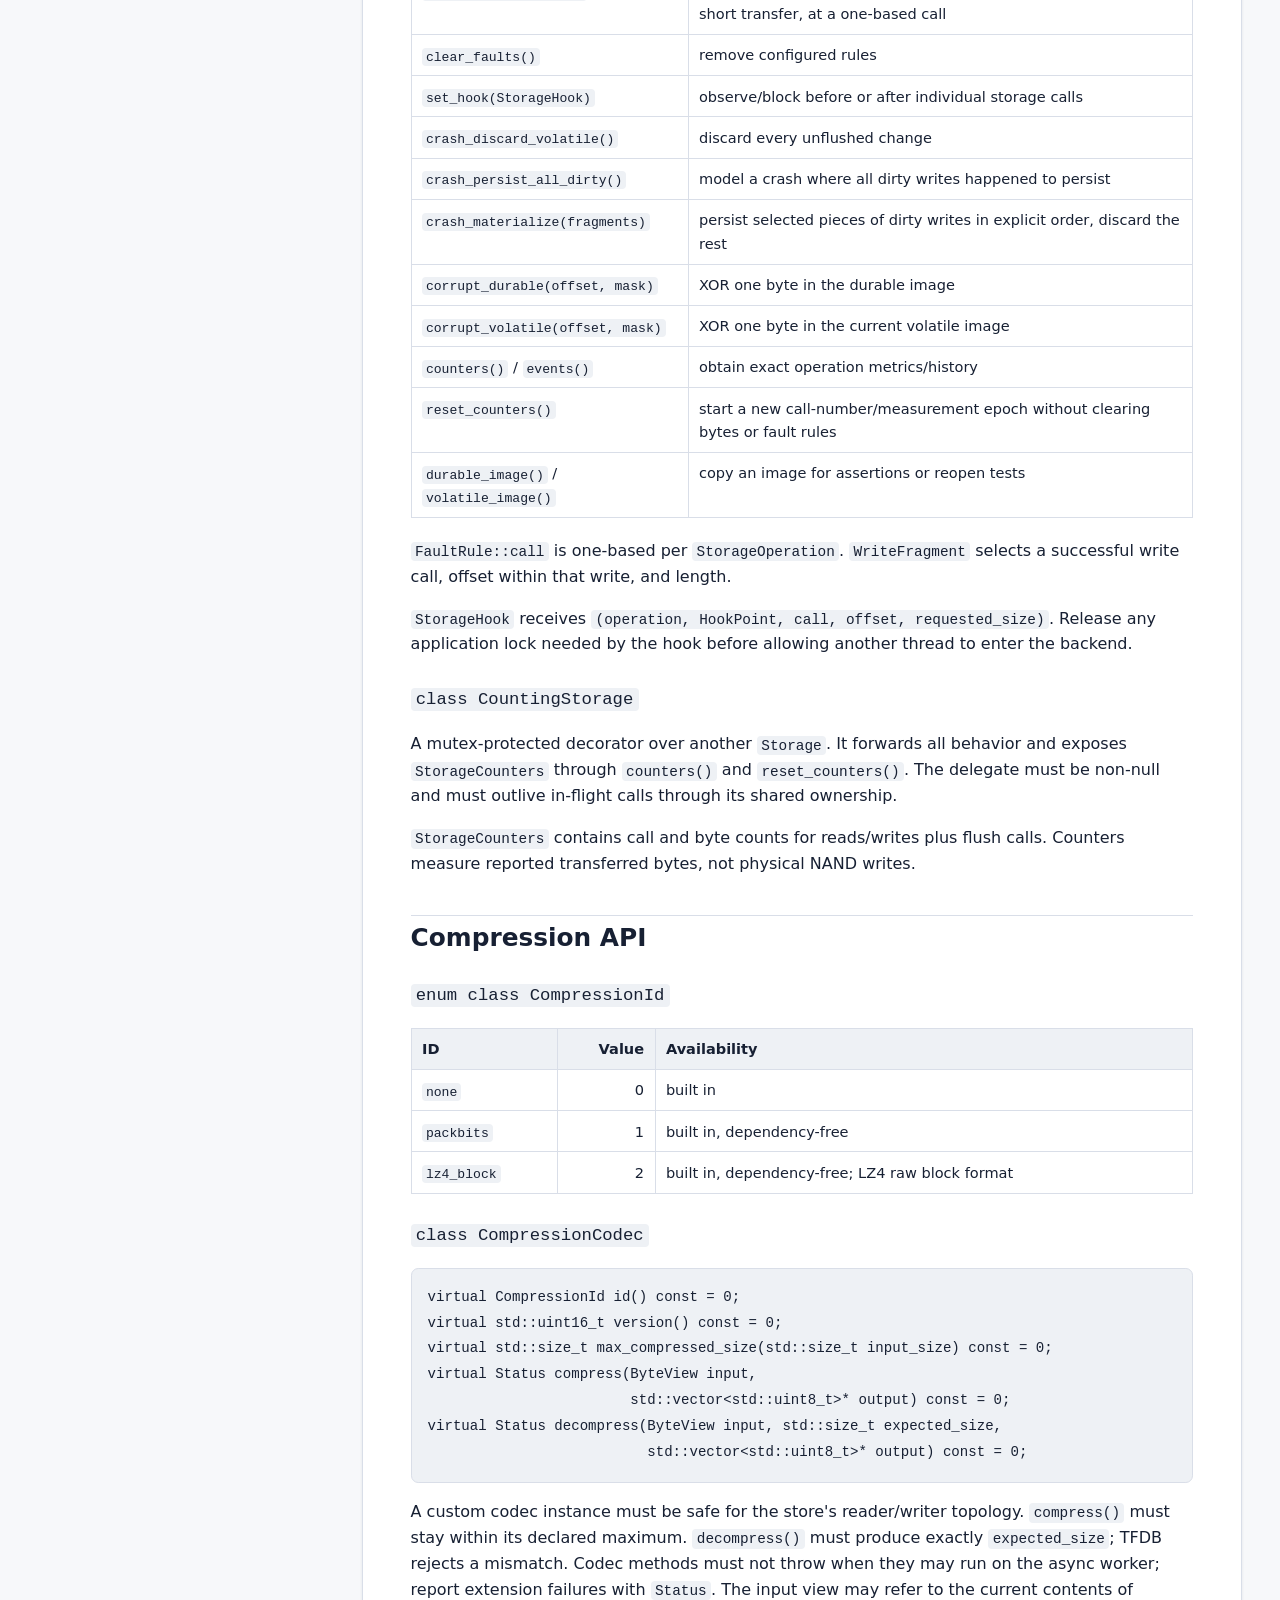
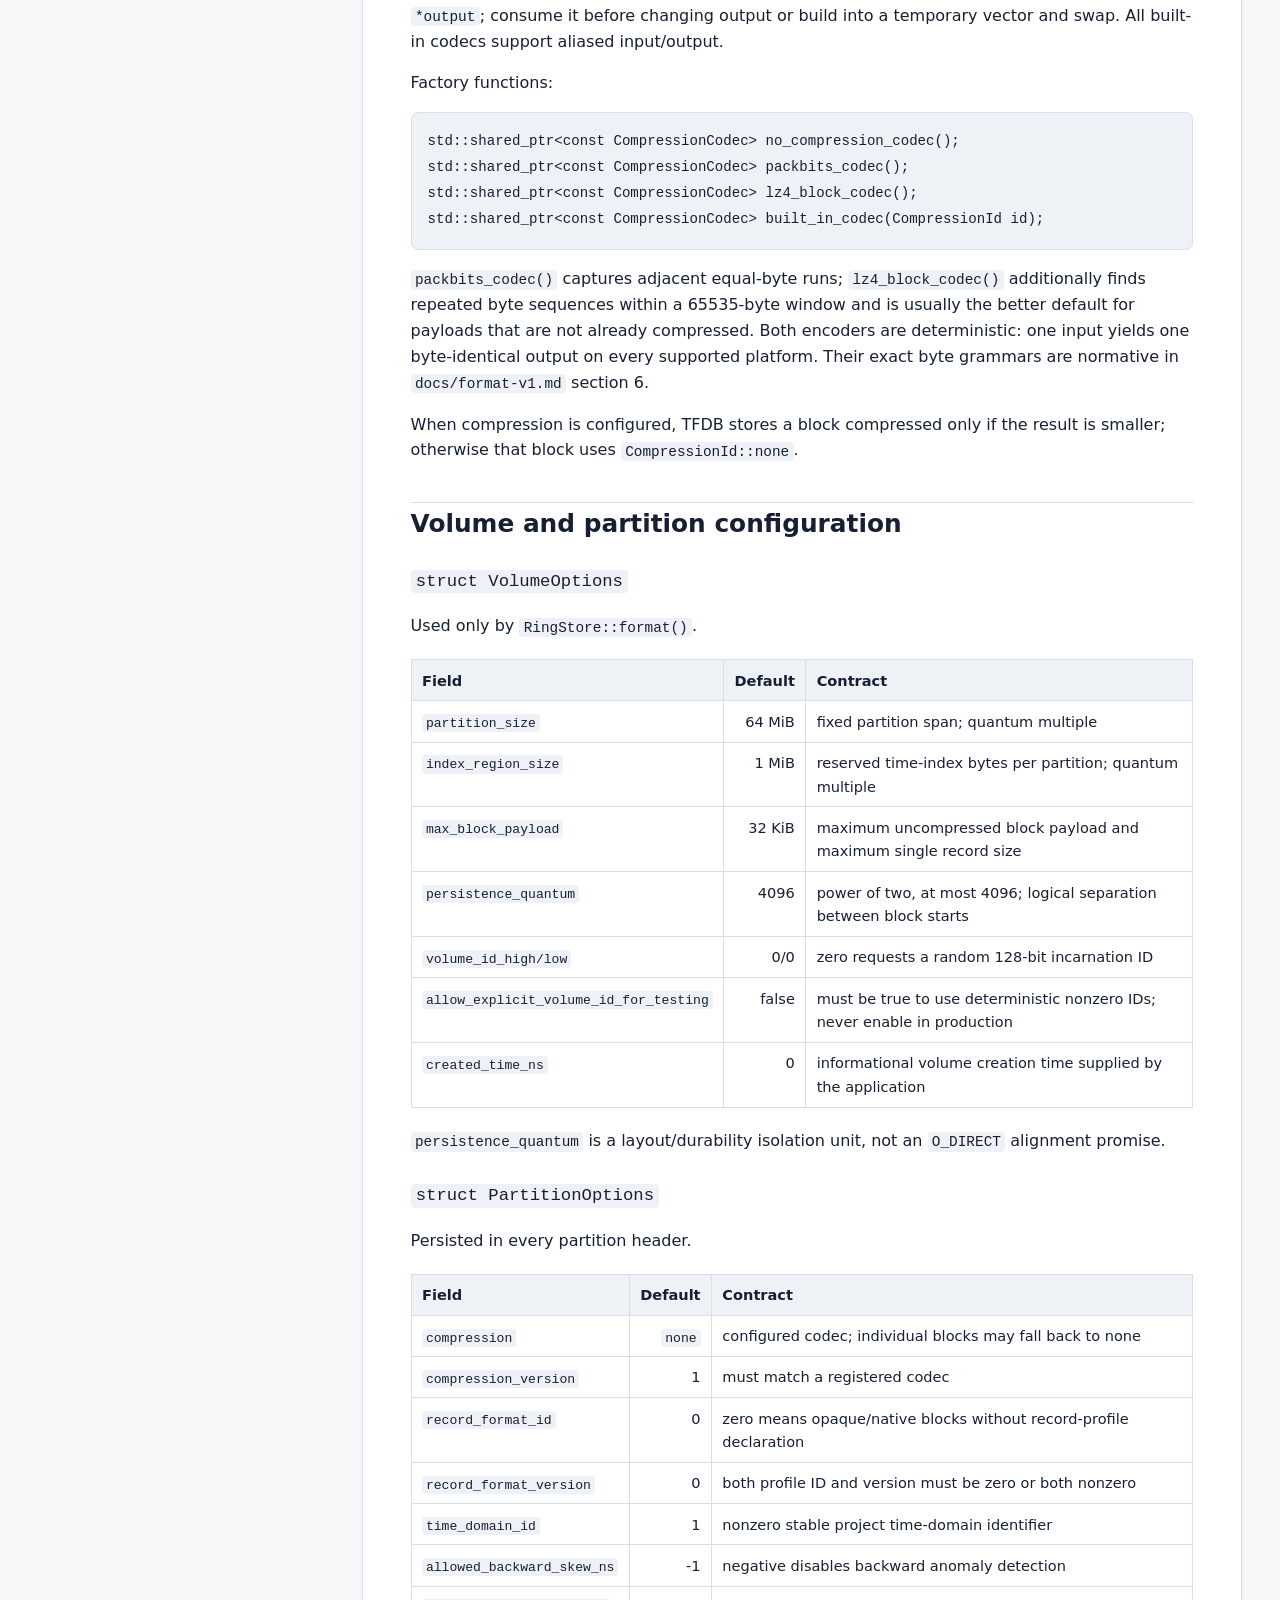
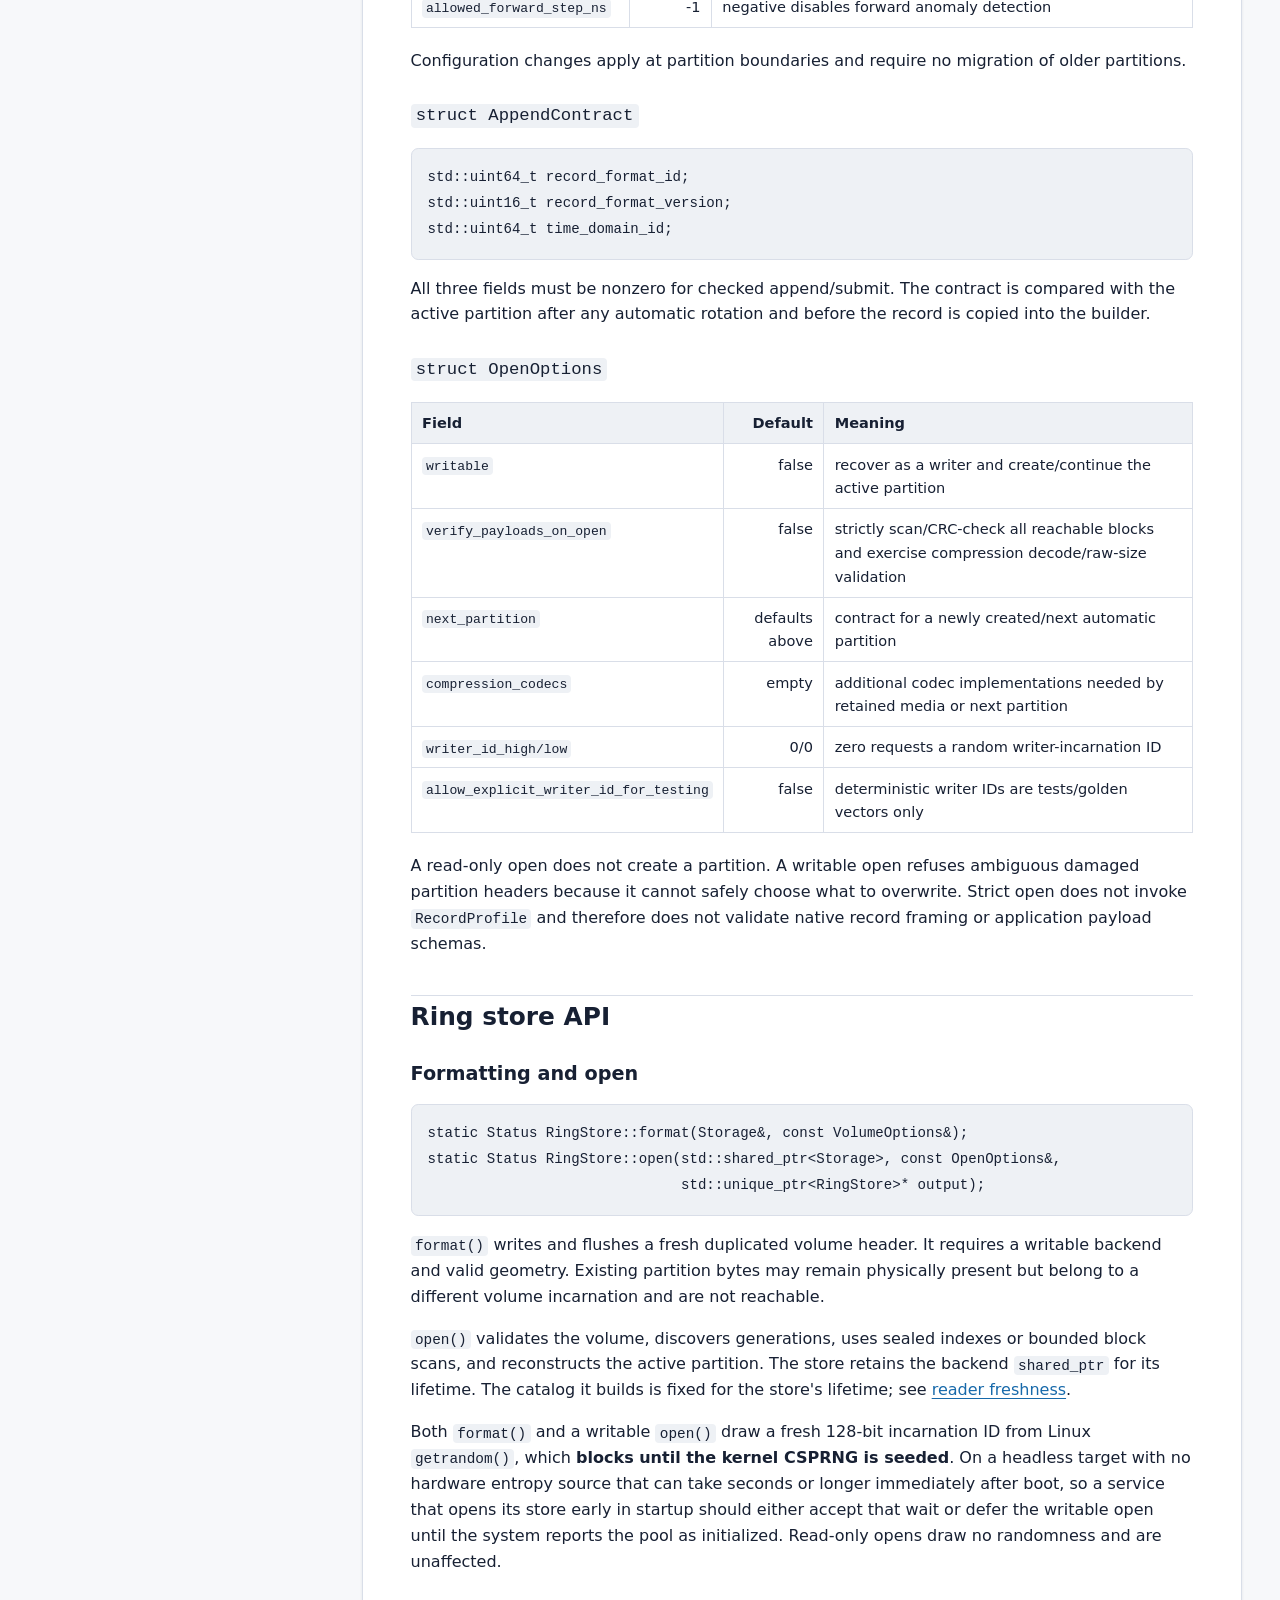
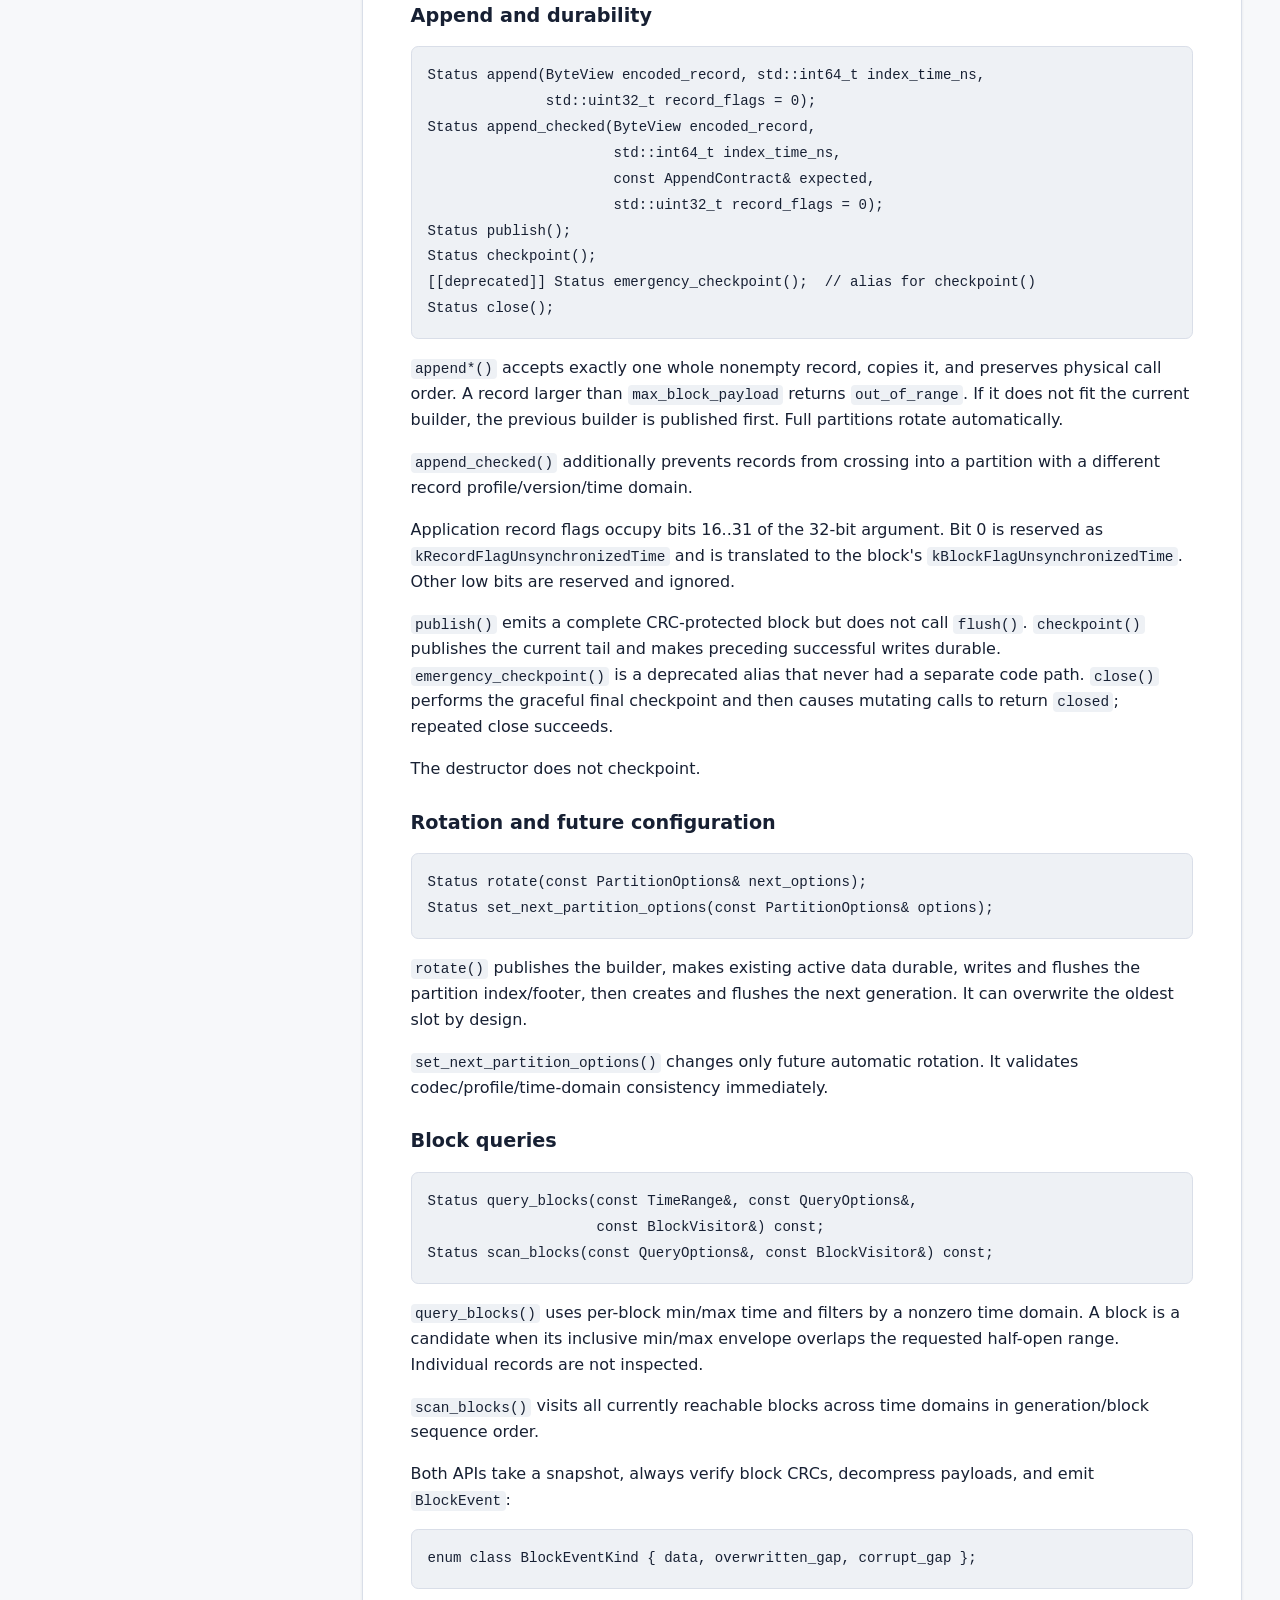
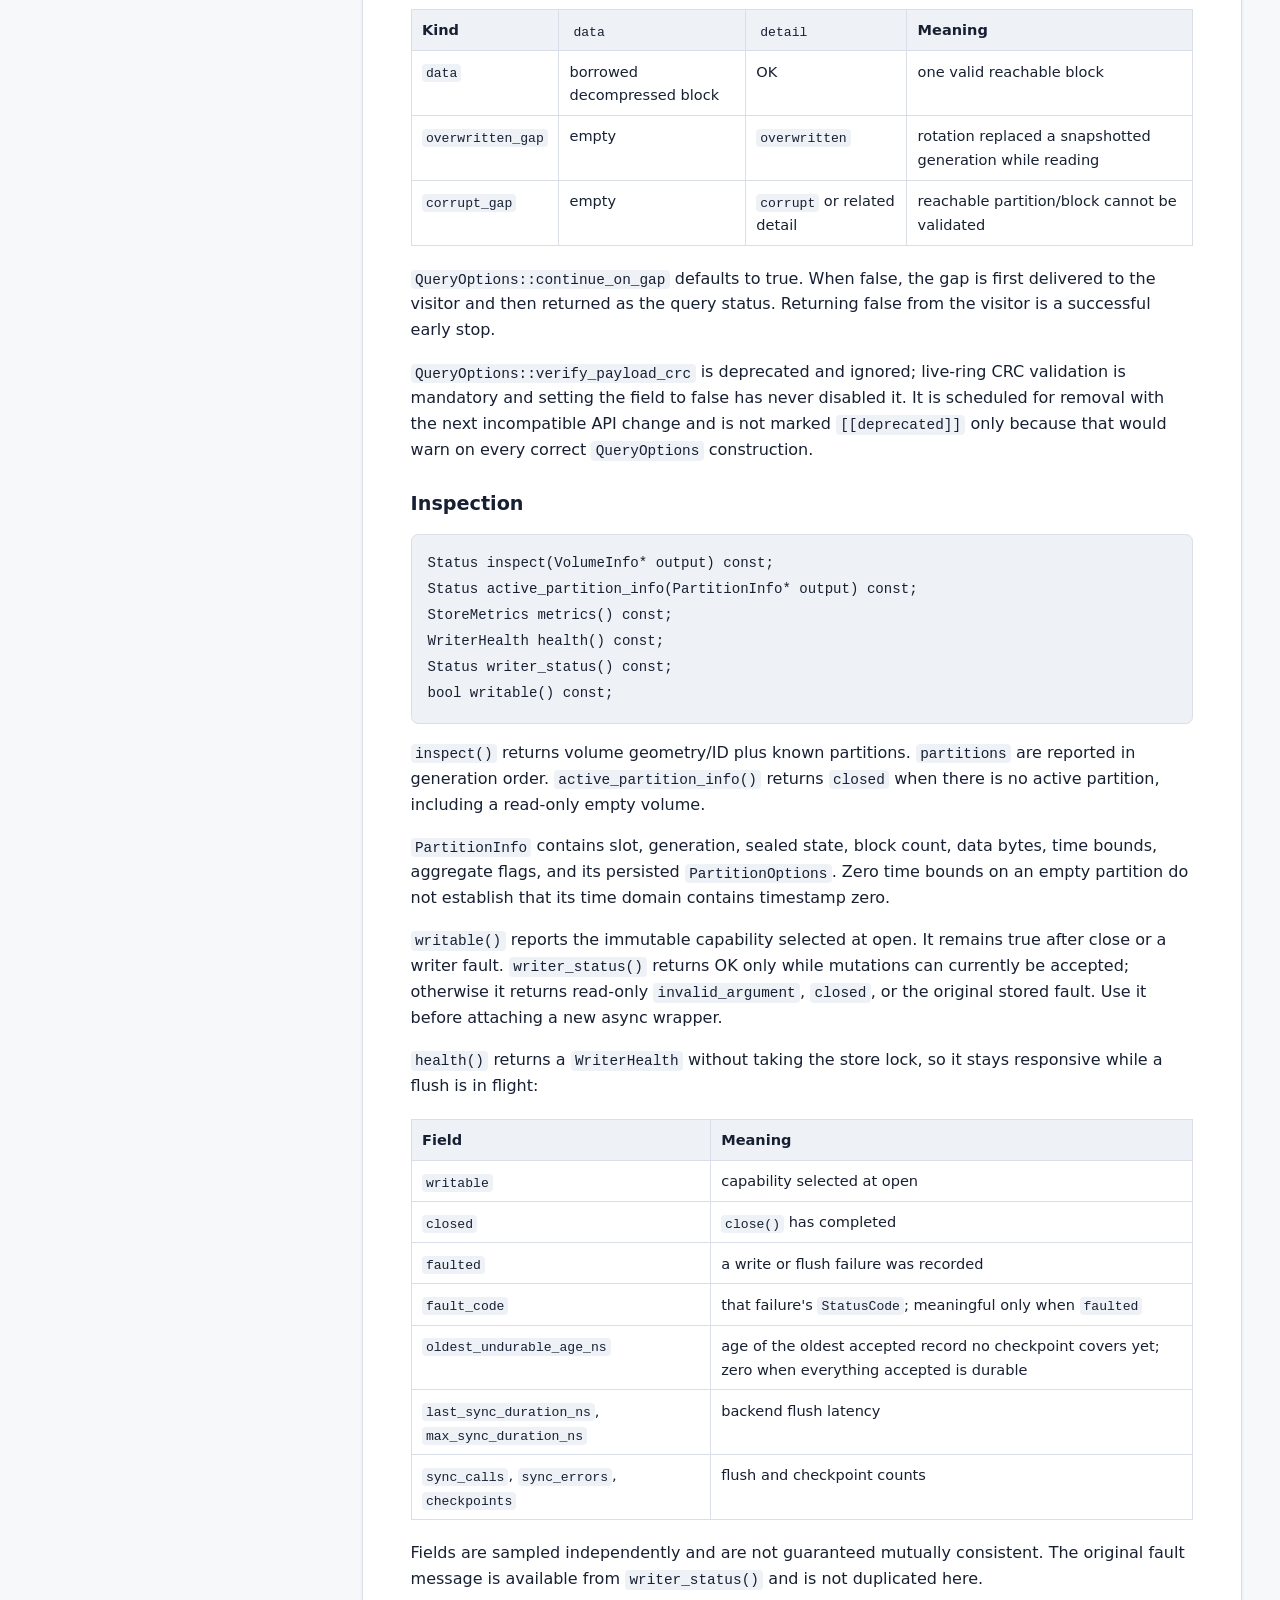
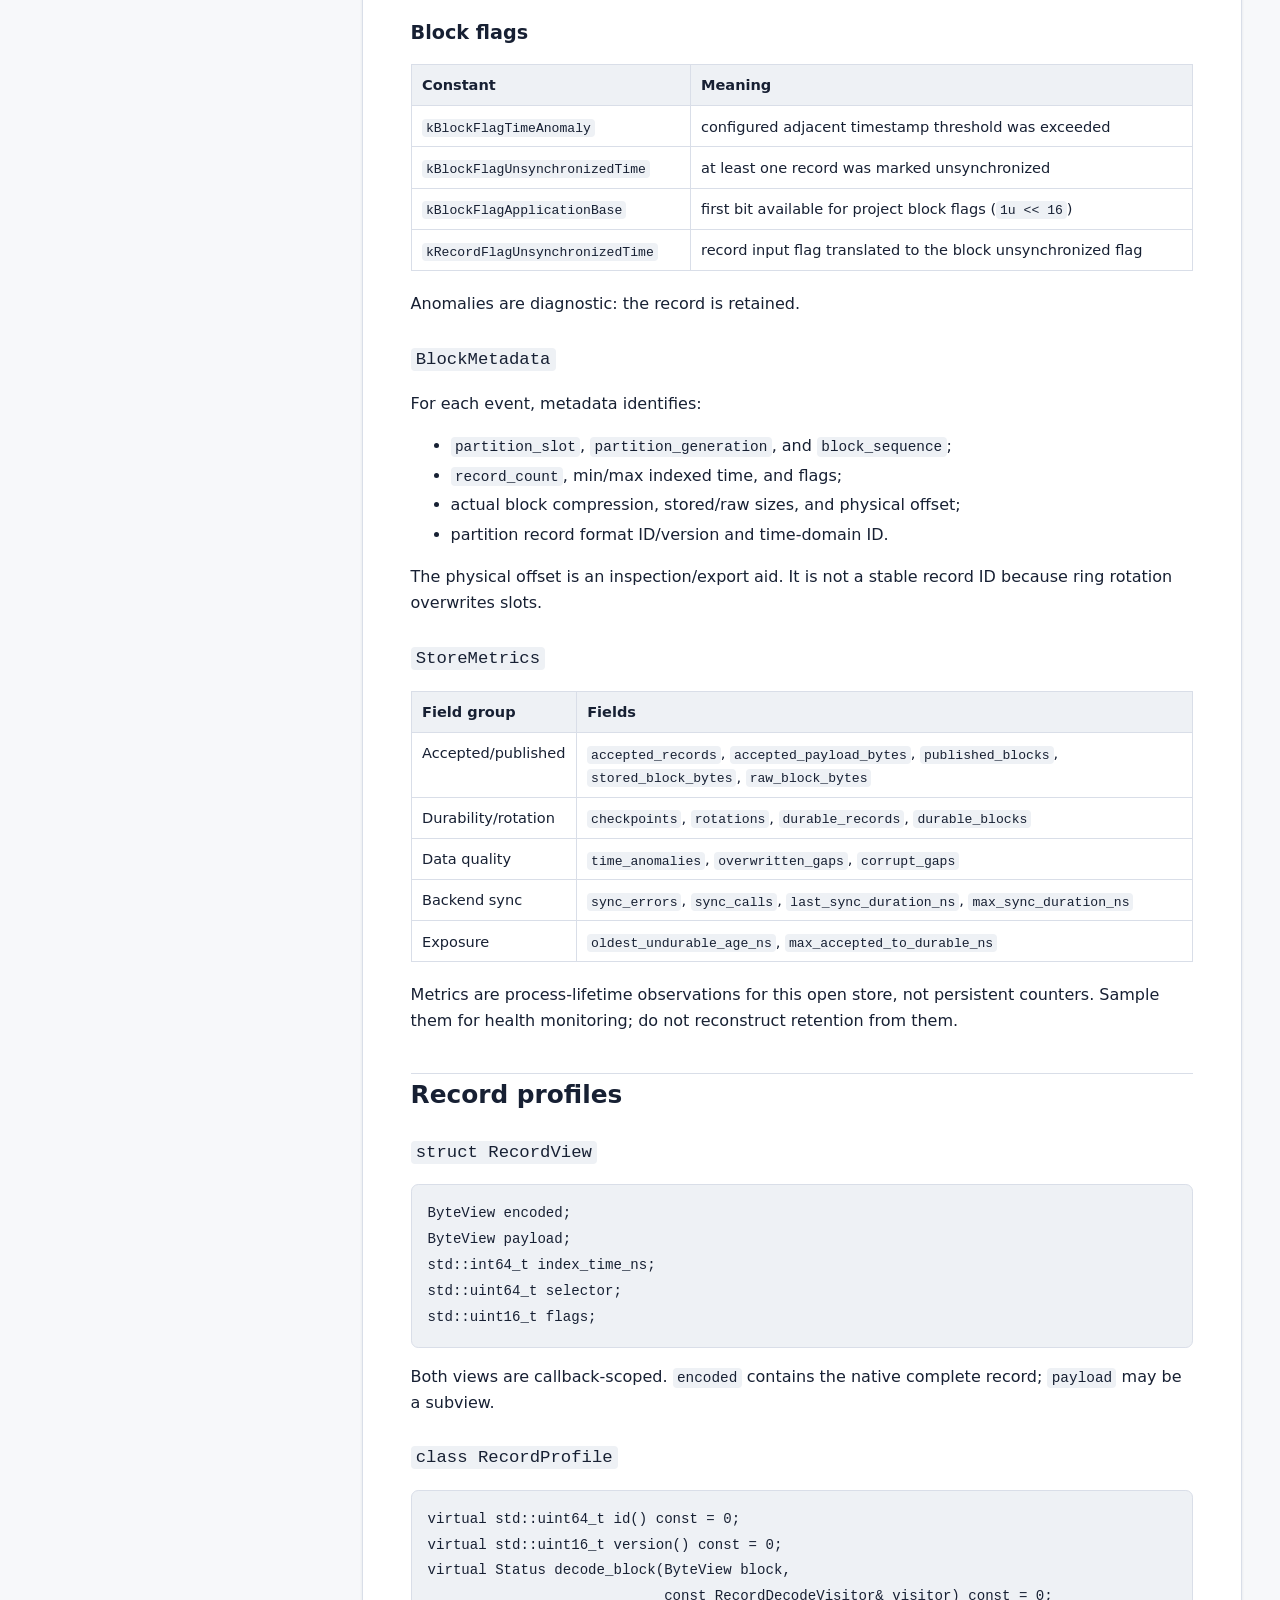
==== commit eaab535b: "codec: implement the reserved lz4_block:1 codec TFDB reserved CompressionId::lz4_block = 2 and never" ====
--- a/docs/html/api.html
+++ b/docs/html/api.html
@@ -3,7 +3,7 @@
 <head>
   <meta charset="utf-8">
   <meta name="viewport" content="width=device-width, initial-scale=1">
-  <meta name="tfdb-source-sha256" content="46e7ba42b3f5358b9b4ec32e0a231afeaabd3c76ffa10ed0d9b441865520d728">
+  <meta name="tfdb-source-sha256" content="ec17c056a2641599cc75fa1dd0392ed29cfb156a0a0e044acb8d0a95d9826cf7">
   <title>TFDB C++14 API reference — TFDB</title>
   <link rel="stylesheet" href="style.css">
 </head>
@@ -389,7 +389,7 @@
 <tr>
 <td><code>lz4_block</code></td>
 <td style="text-align:right">2</td>
-<td>reserved; not implemented by the core</td>
+<td>built in, dependency-free; LZ4 raw block format</td>
 </tr>
 </tbody>
 </table></div>
@@ -408,12 +408,19 @@
 Codec methods must not throw when they may run on the async worker; report
 extension failures with <code>Status</code>. The input view may refer to the current
 contents of <code>*output</code>; consume it before changing output or build into a
-temporary vector and swap. Both built-in codecs support aliased input/output.</p>
+temporary vector and swap. All built-in codecs support aliased input/output.</p>
 <p>Factory functions:</p>
 <pre><code class="language-cpp">std::shared_ptr&lt;const CompressionCodec&gt; no_compression_codec();
 std::shared_ptr&lt;const CompressionCodec&gt; packbits_codec();
+std::shared_ptr&lt;const CompressionCodec&gt; lz4_block_codec();
 std::shared_ptr&lt;const CompressionCodec&gt; built_in_codec(CompressionId id);
 </code></pre>
+<p><code>packbits_codec()</code> captures adjacent equal-byte runs; <code>lz4_block_codec()</code>
+additionally finds repeated byte sequences within a 65535-byte window and is
+usually the better default for payloads that are not already compressed. Both
+encoders are deterministic: one input yields one byte-identical output on every
+supported platform. Their exact byte grammars are normative in
+<code>docs/format-v1.md</code> section 6.</p>
 <p>When compression is configured, TFDB stores a block compressed only if the
 result is smaller; otherwise that block uses <code>CompressionId::none</code>.</p>
 <h2 id="volume-and-partition-configuration">Volume and partition configuration</h2>
@@ -1014,7 +1021,7 @@
 
       <footer class="page-footer">
         <p>Generated deterministically by <code>python3 docs/build_html.py</code>.</p>
-        <p>Source SHA-256: <span class="source-hash">46e7ba42b3f5358b9b4ec32e0a231afeaabd3c76ffa10ed0d9b441865520d728</span></p>
+        <p>Source SHA-256: <span class="source-hash">ec17c056a2641599cc75fa1dd0392ed29cfb156a0a0e044acb8d0a95d9826cf7</span></p>
       </footer>
     </main>
   </div>
